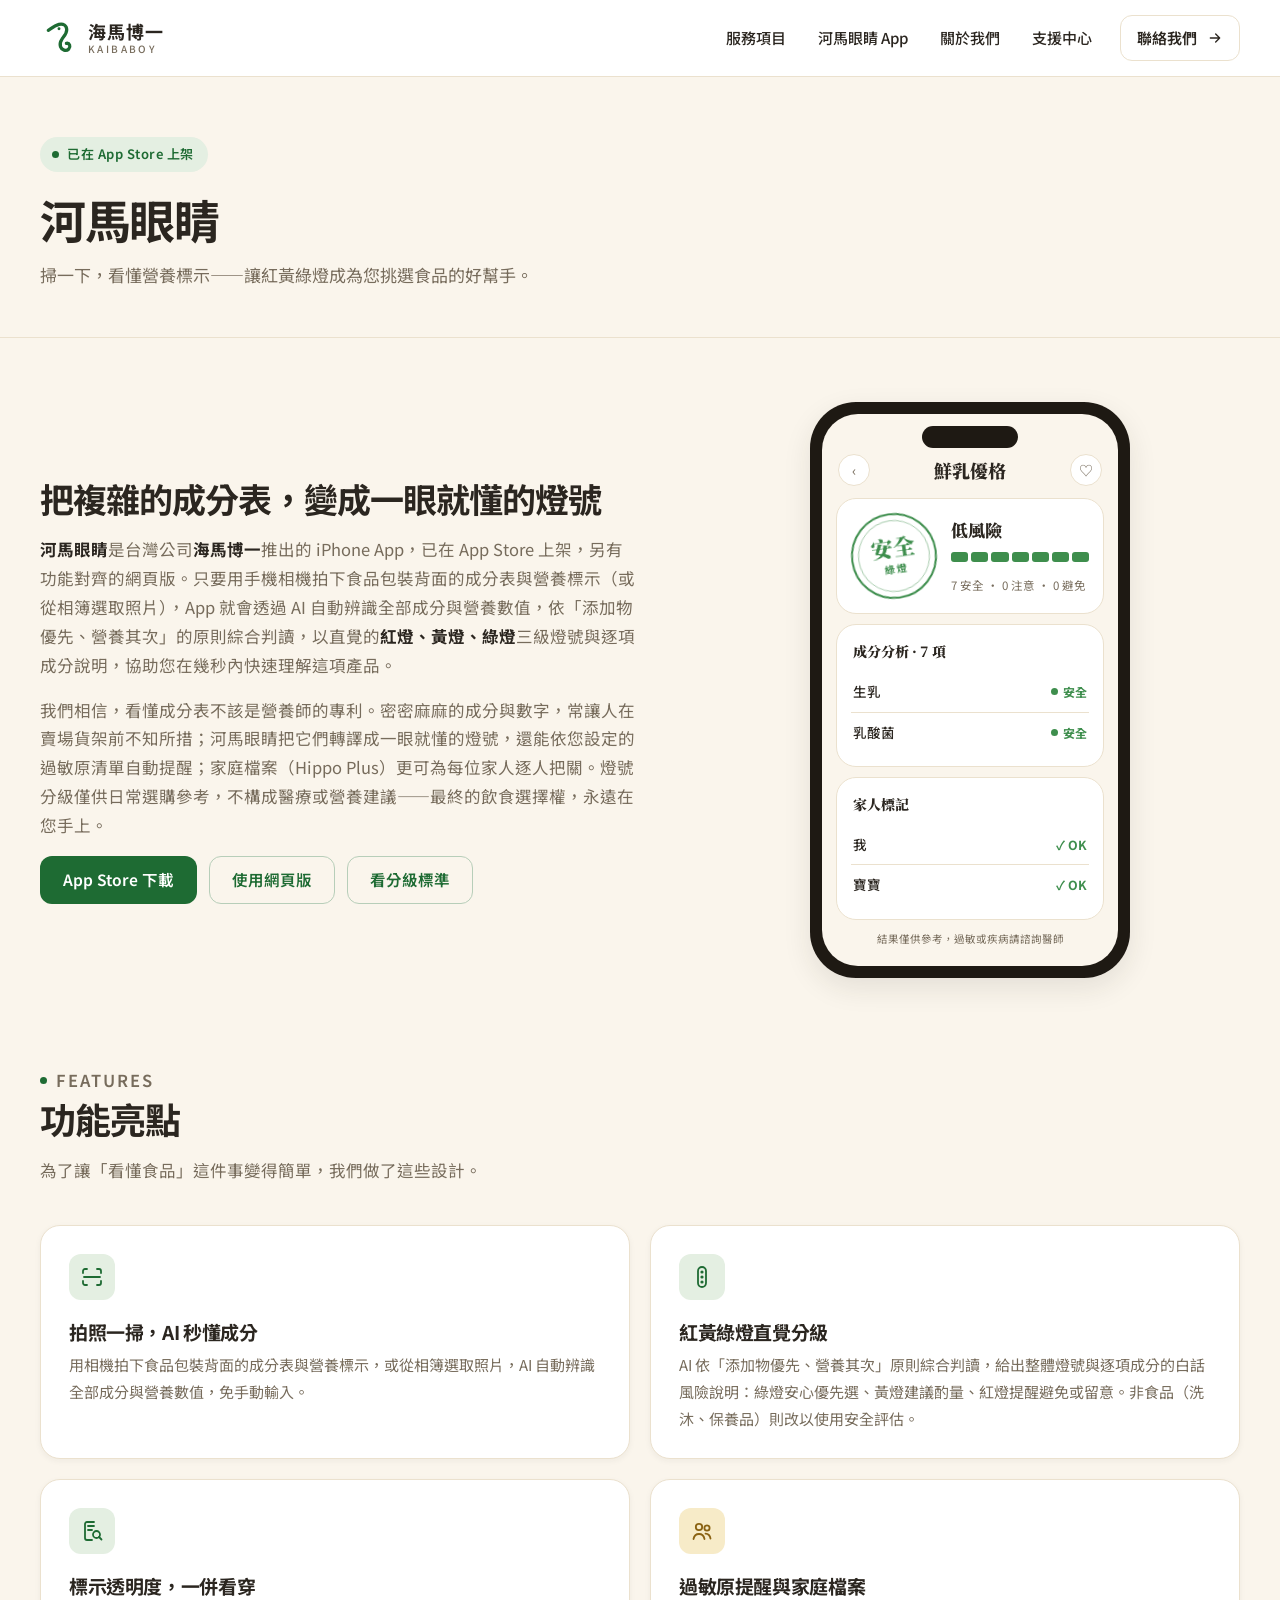
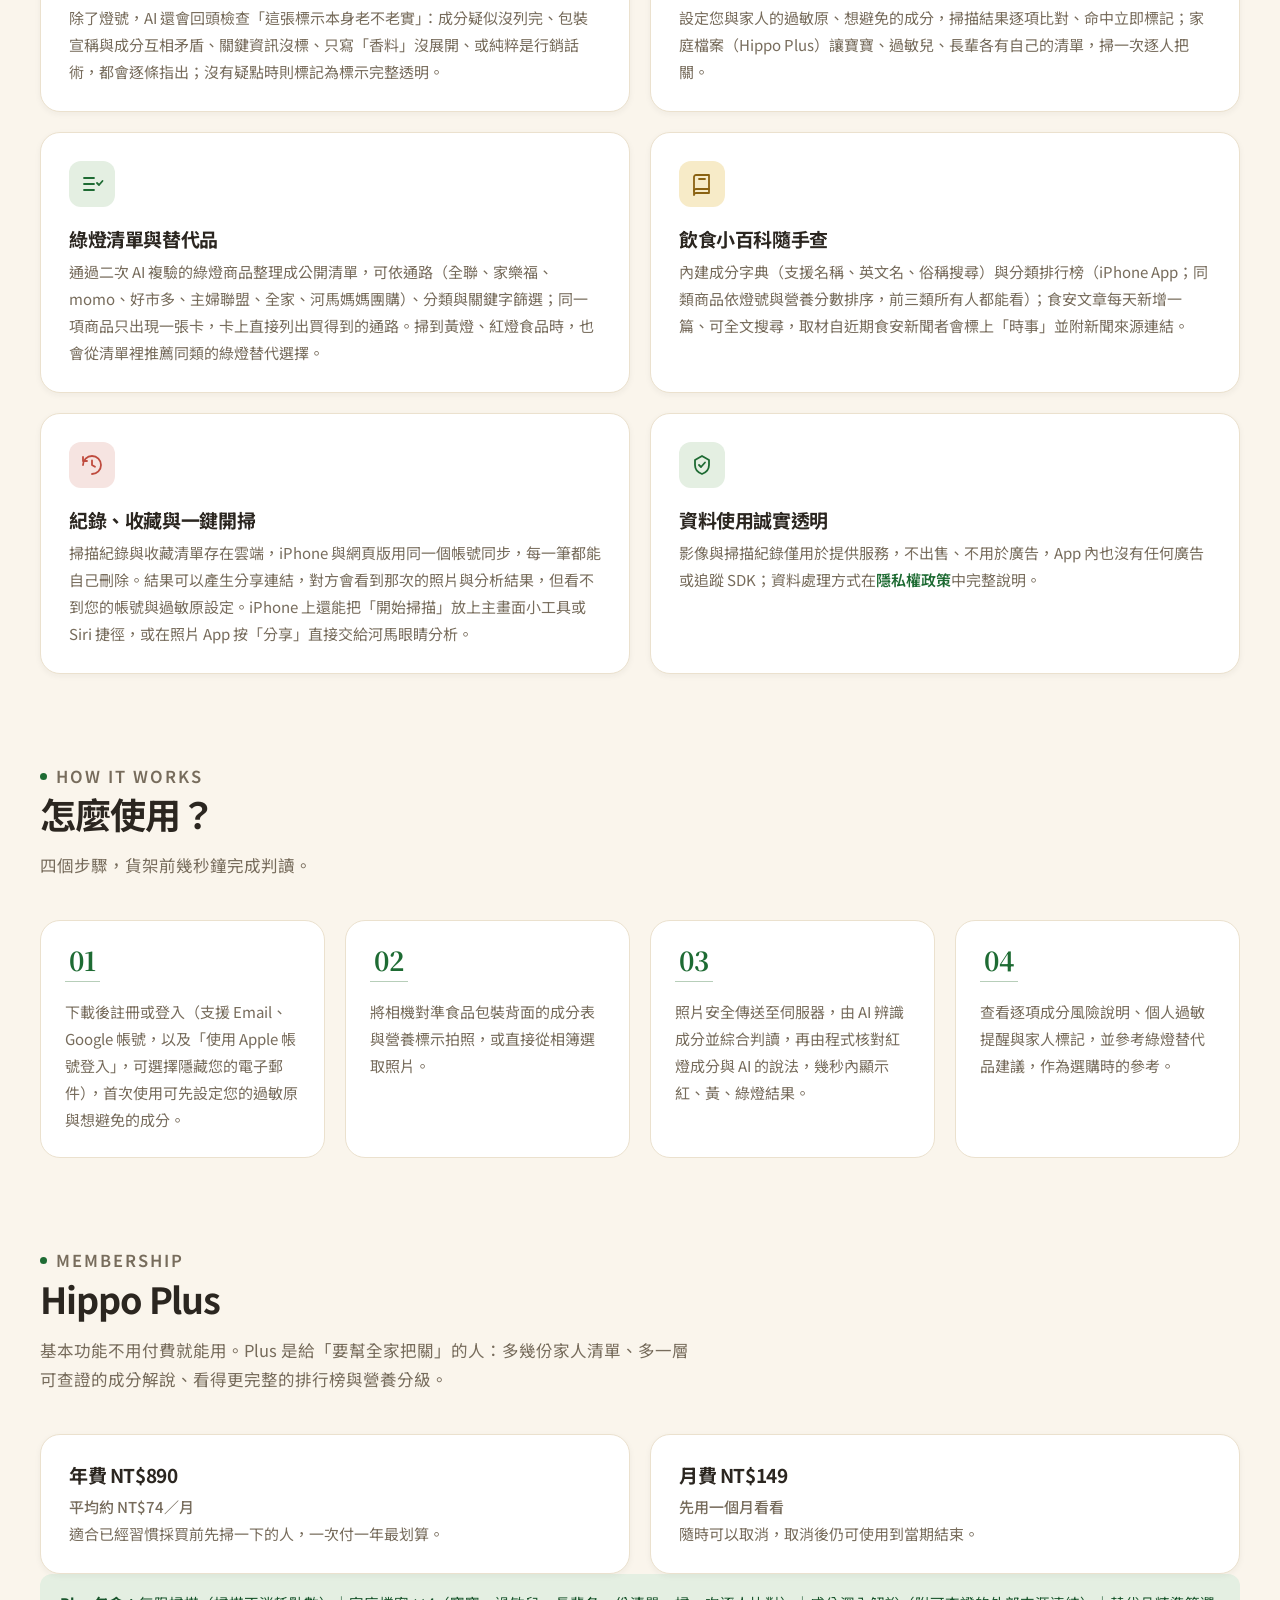
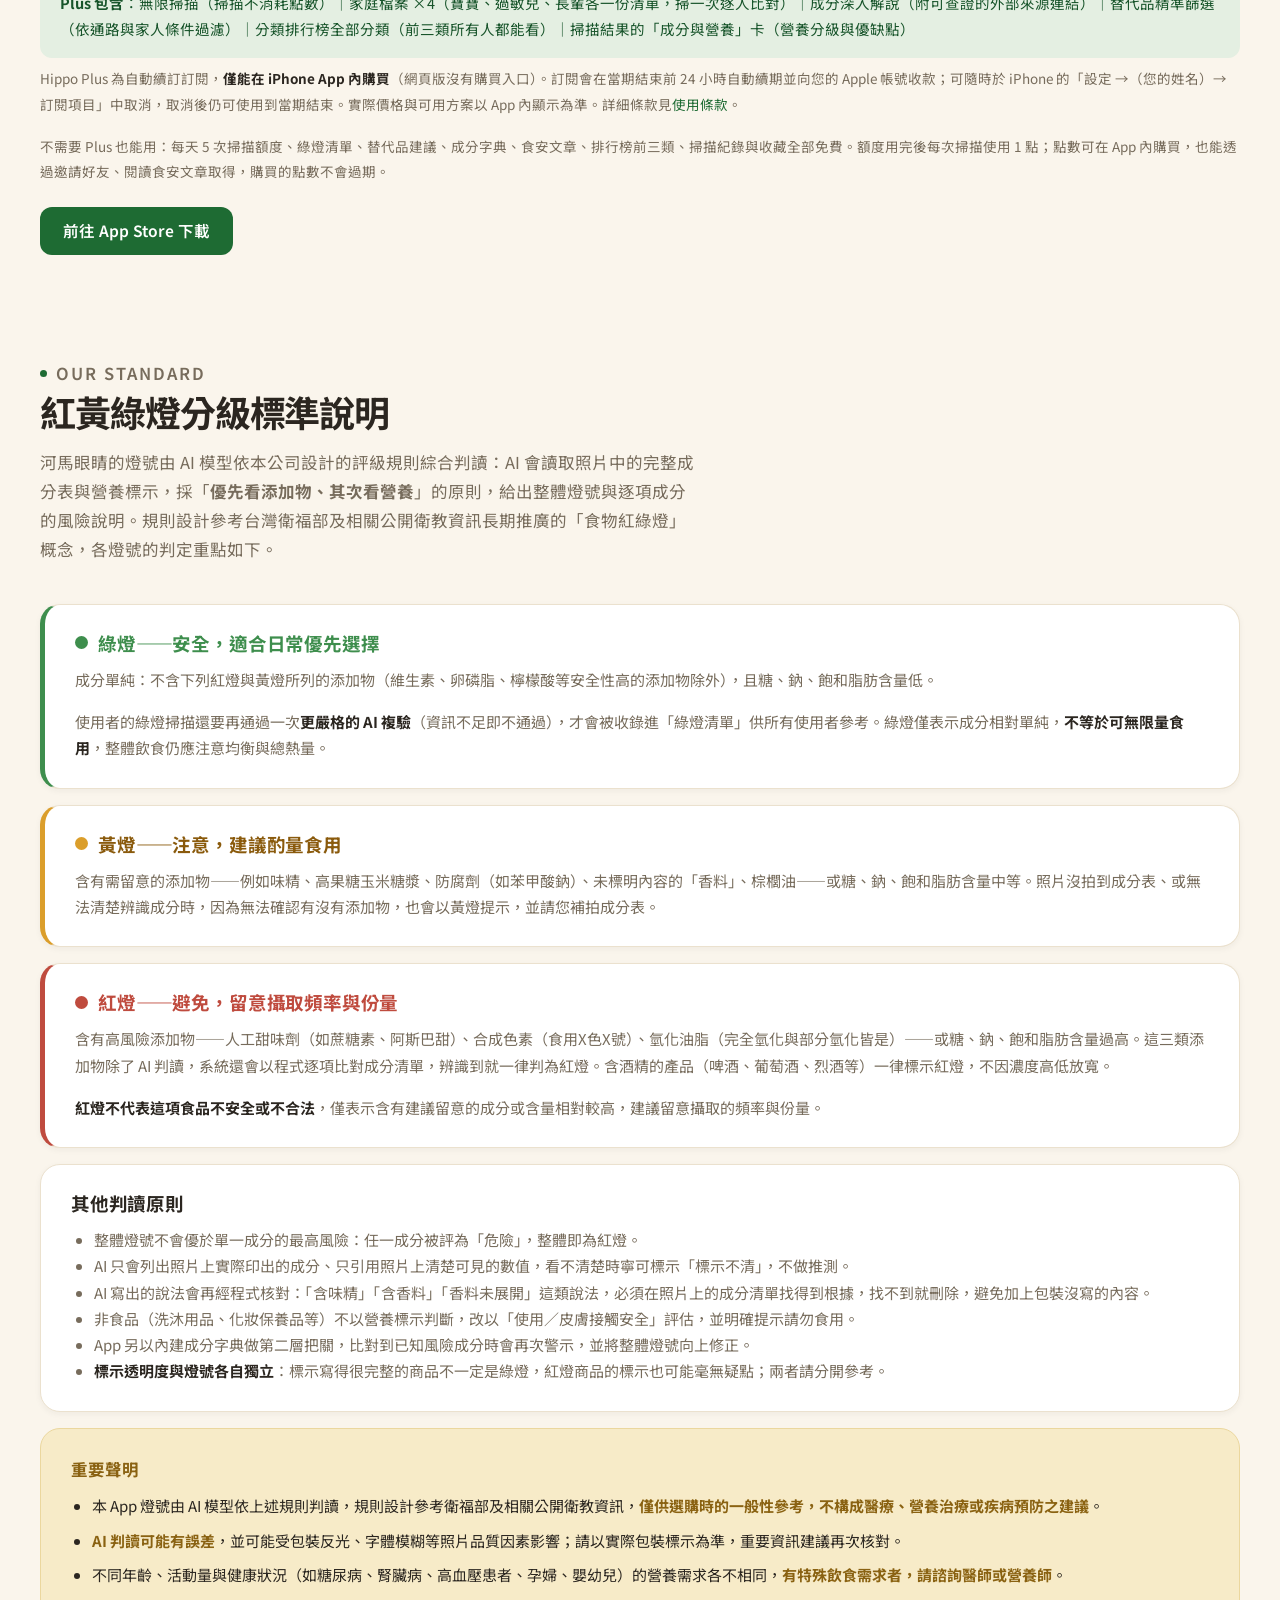
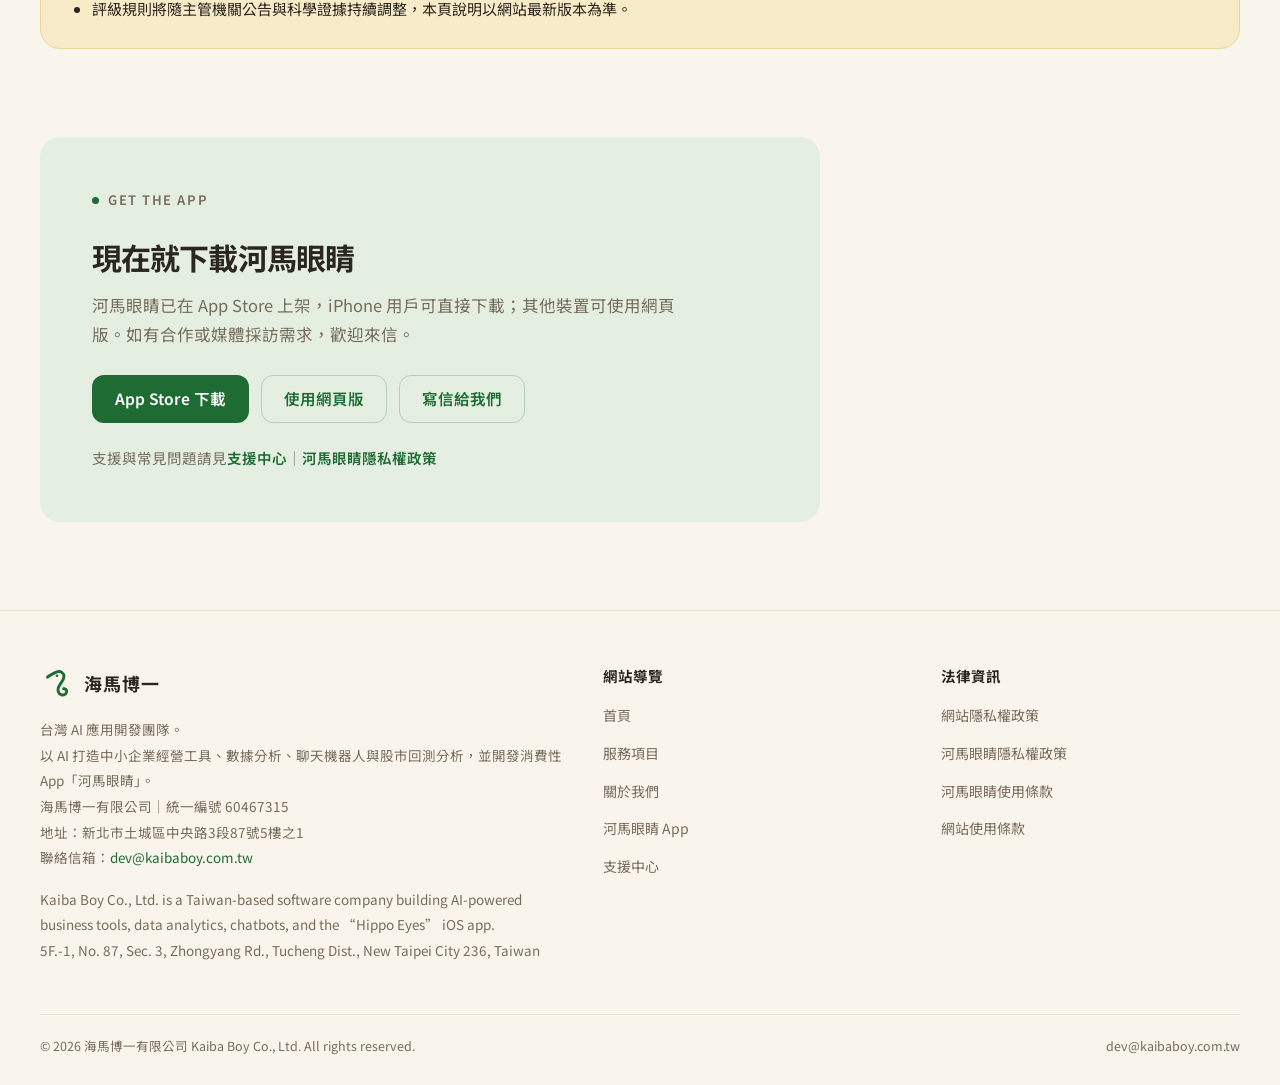
==== hippo-eyes/index.html @ e6be777a "河馬眼睛內容同步至 2026-09-23：分享頁照片、通知、使用紀錄、掃描後處理、七個通路 - 隱私權政策：分享時另存照片副本＋預覽圖卡、分享後為公開內容（取代「分享頁不含原始照片」）；   補通知權" ====
<!DOCTYPE html>
<html lang="zh-Hant-TW">
<head>
  <meta charset="UTF-8">
  <meta name="viewport" content="width=device-width, initial-scale=1.0">
  <meta name="theme-color" content="#FAF5EC">
  <title>河馬眼睛 App｜掃描營養標示，紅黃綠燈秒懂食品健康｜海馬博一</title>
  <meta name="description" content="河馬眼睛是海馬博一推出的 iPhone App（已在 App Store 上架，另有網頁版）：拍下食品包裝背面的成分表與營養標示，AI 自動辨識成分，以紅、黃、綠燈三級燈號與逐項成分風險說明協助您快速理解食品，並支援個人過敏原提醒與家庭檔案。">
  <link rel="canonical" href="https://kaibaboy.com.tw/hippo-eyes/">
  <meta property="og:type" content="website">
  <meta property="og:title" content="河馬眼睛 App｜掃一下，看懂營養標示">
  <meta property="og:description" content="AI 掃描食品成分表與營養標示，紅黃綠燈三級分級＋逐項成分說明，還能依過敏原清單自動提醒。已在 App Store 上架。">
  <meta property="og:url" content="https://kaibaboy.com.tw/hippo-eyes/">
  <meta property="og:locale" content="zh_TW">
  <meta property="og:image" content="https://kaibaboy.com.tw/assets/og-image.png">
  <link rel="icon" type="image/svg+xml" href="/assets/favicon.svg">
  <link rel="icon" type="image/png" sizes="32x32" href="/assets/favicon-32.png">
  <link rel="apple-touch-icon" href="/assets/apple-touch-icon.png">
  <link rel="preconnect" href="https://fonts.googleapis.com">
  <link rel="preconnect" href="https://fonts.gstatic.com" crossorigin>
  <link href="https://fonts.googleapis.com/css2?family=Noto+Sans+TC:wght@400;500;600;700&family=Noto+Serif+TC:wght@700;900&display=swap" rel="stylesheet">
  <link rel="stylesheet" href="/assets/css/style.css">
  <script type="application/ld+json">
  {
    "@context": "https://schema.org",
    "@type": "SoftwareApplication",
    "name": "河馬眼睛",
    "operatingSystem": "iOS",
    "applicationCategory": "HealthApplication",
    "offers": { "@type": "Offer", "price": "0", "priceCurrency": "TWD" },
    "downloadUrl": "https://apps.apple.com/tw/app/id6789447915",
    "description": "拍照掃描食品包裝背面的成分表與營養標示，由 AI 判讀紅、黃、綠燈三級燈號與逐項成分風險，支援過敏原提醒與家庭檔案。",
    "author": { "@type": "Organization", "name": "海馬博一", "url": "https://kaibaboy.com.tw/" }
  }
  </script>
</head>
<body>

<header class="site-header">
  <div class="container">
    <a class="brand" href="/">
      <svg class="logo-mark" viewBox="0 0 64 64" xmlns="http://www.w3.org/2000/svg" aria-hidden="true"><g transform="translate(4 1)"><path d="M 10 18 C 16 14, 21 10, 28 8 C 35 6, 41 10, 41 17 C 41 24, 36 28, 33 33 C 30 37.5, 29 41, 30.5 45.5 C 32.5 51.5, 40 54, 44.5 49.5 C 48 45.5, 46 39, 40.5 40" fill="none" stroke="#1E6B33" stroke-width="5.5" stroke-linecap="round"/><circle cx="28" cy="15.5" r="2.5" fill="#1E6B33"/></g></svg>
      <span class="brand-text">海馬博一<span class="brand-en">KAIBABOY</span></span>
    </a>
    <button class="nav-toggle" aria-label="開啟選單" aria-expanded="false">
      <svg viewBox="0 0 24 24" fill="none" stroke="currentColor" stroke-width="2" stroke-linecap="round"><path d="M4 7h16M4 12h16M4 17h16"/></svg>
    </button>
    <nav class="site-nav" aria-label="主選單">
      <a href="/#services">服務項目</a>
      <a href="/hippo-eyes/">河馬眼睛 App</a>
      <a href="/#about">關於我們</a>
      <a href="/support/">支援中心</a>
      <a class="nav-cta" href="/#contact">聯絡我們<svg viewBox="0 0 24 24" fill="none" stroke="currentColor" stroke-width="2" stroke-linecap="round" stroke-linejoin="round" aria-hidden="true"><path d="M5 12h14M13 6l6 6-6 6"/></svg></a>
    </nav>
  </div>
</header>

<main>
  <section class="page-hero">
    <div class="container">
      <span class="badge-live">已在 App Store 上架</span>
      <h1>河馬眼睛</h1>
      <p>掃一下，看懂營養標示——讓紅黃綠燈成為您挑選食品的好幫手。</p>
    </div>
  </section>

  <!-- 介紹 + 手機模型 -->
  <section class="section">
    <div class="container">
      <div class="app-highlight">
        <div>
          <h2>把複雜的成分表，變成一眼就懂的燈號</h2>
          <p class="app-desc"><strong>河馬眼睛</strong>是台灣公司<strong>海馬博一</strong>推出的 iPhone App，已在 App Store 上架，另有功能對齊的網頁版。只要用手機相機拍下食品包裝背面的成分表與營養標示（或從相簿選取照片），App 就會透過 AI 自動辨識全部成分與營養數值，依「添加物優先、營養其次」的原則綜合判讀，以直覺的<strong>紅燈、黃燈、綠燈</strong>三級燈號與逐項成分說明，協助您在幾秒內快速理解這項產品。</p>
          <p class="app-desc">我們相信，看懂成分表不該是營養師的專利。密密麻麻的成分與數字，常讓人在賣場貨架前不知所措；河馬眼睛把它們轉譯成一眼就懂的燈號，還能依您設定的過敏原清單自動提醒；家庭檔案（Hippo Plus）更可為每位家人逐人把關。燈號分級僅供日常選購參考，不構成醫療或營養建議——最終的飲食選擇權，永遠在您手上。</p>
          <div class="hero-actions" style="justify-content:flex-start;">
            <a class="btn btn-solid" href="https://apps.apple.com/app/apple-store/id6789447915?pt=129139566&ct=site-hippo-hero&mt=8" target="_blank" rel="noopener">App Store 下載</a>
            <a class="btn btn-outline" href="https://app.littlehippobread.com.tw/" target="_blank" rel="noopener">使用網頁版</a>
            <a class="btn btn-outline" href="#standard">看分級標準</a>
          </div>
        </div>
        <div class="phone-wrap">
          <div class="phone" role="img" aria-label="河馬眼睛 App 掃描結果頁示意：綠燈檢驗印章、逐項成分風險與家人標記">
            <div class="phone-screen">
              <div class="phone-notch"></div>
              <div class="mock-top">
                <span class="mock-circle" aria-hidden="true">‹</span>
                <span class="mock-title">鮮乳優格</span>
                <span class="mock-circle" aria-hidden="true">♡</span>
              </div>
              <div class="mock-card mock-verdict">
                <div class="stamp stamp-pop"><b>安全</b><span>綠燈</span></div>
                <div class="mock-verdict-info">
                  <strong>低風險</strong>
                  <div class="risk-band" aria-hidden="true"><i></i><i></i><i></i><i></i><i></i><i></i><i></i></div>
                  <span class="mock-stats">7 安全 · 0 注意 · 0 避免</span>
                </div>
              </div>
              <div class="mock-card">
                <div class="mock-section-title">成分分析 · 7 項</div>
                <div class="mock-row"><span class="mock-name">生乳</span><em class="chip safe">安全</em></div>
                <div class="mock-row"><span class="mock-name">乳酸菌</span><em class="chip safe">安全</em></div>
              </div>
              <div class="mock-card">
                <div class="mock-section-title">家人標記</div>
                <div class="mock-row"><span class="mock-name">我</span><span class="mock-ok">✓ OK</span></div>
                <div class="mock-row"><span class="mock-name">寶寶</span><span class="mock-ok">✓ OK</span></div>
              </div>
              <p class="mock-disclaimer">結果僅供參考，過敏或疾病請諮詢醫師</p>
            </div>
          </div>
        </div>
      </div>
    </div>
  </section>

  <!-- 功能亮點 -->
  <section class="section section-alt">
    <div class="container">
      <div class="section-head">
        <p class="eyebrow">FEATURES</p>
        <h2>功能亮點</h2>
        <p>為了讓「看懂食品」這件事變得簡單，我們做了這些設計。</p>
      </div>
      <div class="card-grid">
        <div class="card">
          <div class="card-icon"><svg viewBox="0 0 24 24" fill="none" stroke="currentColor" stroke-width="1.8" stroke-linecap="round" stroke-linejoin="round" aria-hidden="true"><path d="M3 8V6a2 2 0 0 1 2-2h2M17 4h2a2 2 0 0 1 2 2v2M21 16v2a2 2 0 0 1-2 2h-2M7 20H5a2 2 0 0 1-2-2v-2"/><path d="M4 12h16"/></svg></div>
          <h3>拍照一掃，AI 秒懂成分</h3>
          <p>用相機拍下食品包裝背面的成分表與營養標示，或從相簿選取照片，AI 自動辨識全部成分與營養數值，免手動輸入。</p>
        </div>
        <div class="card">
          <div class="card-icon"><svg viewBox="0 0 24 24" fill="none" stroke="currentColor" stroke-width="1.8" stroke-linecap="round" stroke-linejoin="round" aria-hidden="true"><rect x="8" y="2" width="8" height="20" rx="4"/><circle cx="12" cy="7" r="1.6" fill="currentColor" stroke="none"/><circle cx="12" cy="12" r="1.6" fill="currentColor" stroke="none"/><circle cx="12" cy="17" r="1.6" fill="currentColor" stroke="none"/></svg></div>
          <h3>紅黃綠燈直覺分級</h3>
          <p>AI 依「添加物優先、營養其次」原則綜合判讀，給出整體燈號與逐項成分的白話風險說明：綠燈安心優先選、黃燈建議酌量、紅燈提醒避免或留意。非食品（洗沐、保養品）則改以使用安全評估。</p>
        </div>
        <div class="card">
          <div class="card-icon"><svg viewBox="0 0 24 24" fill="none" stroke="currentColor" stroke-width="1.8" stroke-linecap="round" stroke-linejoin="round" aria-hidden="true"><path d="M14 3H7a2 2 0 0 0-2 2v14a2 2 0 0 0 2 2h5"/><path d="M8 7h6M8 11h4"/><circle cx="16.5" cy="15.5" r="3.5"/><path d="M19 18l2.5 2.5"/></svg></div>
          <h3>標示透明度，一併看穿</h3>
          <p>除了燈號，AI 還會回頭檢查「這張標示本身老不老實」：成分疑似沒列完、包裝宣稱與成分互相矛盾、關鍵資訊沒標、只寫「香料」沒展開、或純粹是行銷話術，都會逐條指出；沒有疑點時則標記為標示完整透明。</p>
        </div>
        <div class="card">
          <div class="card-icon tile-gold"><svg viewBox="0 0 24 24" fill="none" stroke="currentColor" stroke-width="1.8" stroke-linecap="round" stroke-linejoin="round" aria-hidden="true"><circle cx="9" cy="8" r="3.2"/><path d="M3.5 20c.6-3.2 2.8-5 5.5-5s4.9 1.8 5.5 5"/><circle cx="17" cy="9" r="2.6"/><path d="M15.5 14.6c2.7.2 4.5 1.9 5 4.9"/></svg></div>
          <h3>過敏原提醒與家庭檔案</h3>
          <p>設定您與家人的過敏原、想避免的成分，掃描結果逐項比對、命中立即標記；家庭檔案（Hippo Plus）讓寶寶、過敏兒、長輩各有自己的清單，掃一次逐人把關。</p>
        </div>
        <div class="card">
          <div class="card-icon"><svg viewBox="0 0 24 24" fill="none" stroke="currentColor" stroke-width="1.8" stroke-linecap="round" stroke-linejoin="round" aria-hidden="true"><path d="M4 6h10M4 12h10M4 18h10"/><path d="M17 11l2 2 3.5-4"/></svg></div>
          <h3>綠燈清單與替代品</h3>
          <p>通過二次 AI 複驗的綠燈商品整理成公開清單，可依通路（全聯、家樂福、momo、好市多、主婦聯盟、全家、河馬媽媽團購）、分類與關鍵字篩選；同一項商品只出現一張卡，卡上直接列出買得到的通路。掃到黃燈、紅燈食品時，也會從清單裡推薦同類的綠燈替代選擇。</p>
        </div>
        <div class="card">
          <div class="card-icon tile-gold"><svg viewBox="0 0 24 24" fill="none" stroke="currentColor" stroke-width="1.8" stroke-linecap="round" stroke-linejoin="round" aria-hidden="true"><path d="M4 5a2 2 0 0 1 2-2h13v18H6a2 2 0 0 0-2 2V5z"/><path d="M19 17H6a2 2 0 0 0-2 2"/><path d="M9 7h6"/></svg></div>
          <h3>飲食小百科隨手查</h3>
          <p>內建成分字典（支援名稱、英文名、俗稱搜尋）與分類排行榜（iPhone App；同類商品依燈號與營養分數排序，前三類所有人都能看）；食安文章每天新增一篇、可全文搜尋，取材自近期食安新聞者會標上「時事」並附新聞來源連結。</p>
        </div>
        <div class="card">
          <div class="card-icon tile-alert"><svg viewBox="0 0 24 24" fill="none" stroke="currentColor" stroke-width="1.8" stroke-linecap="round" stroke-linejoin="round" aria-hidden="true"><path d="M12 21a9 9 0 1 0-9-9"/><path d="M3 4v4h4"/><path d="M12 7.5V12l3 1.8"/></svg></div>
          <h3>紀錄、收藏與一鍵開掃</h3>
          <p>掃描紀錄與收藏清單存在雲端，iPhone 與網頁版用同一個帳號同步，每一筆都能自己刪除。結果可以產生分享連結，對方會看到那次的照片與分析結果，但看不到您的帳號與過敏原設定。iPhone 上還能把「開始掃描」放上主畫面小工具或 Siri 捷徑，或在照片 App 按「分享」直接交給河馬眼睛分析。</p>
        </div>
        <div class="card">
          <div class="card-icon"><svg viewBox="0 0 24 24" fill="none" stroke="currentColor" stroke-width="1.8" stroke-linecap="round" stroke-linejoin="round" aria-hidden="true"><path d="M12 3l7 4v5c0 4.5-3 7.5-7 9-4-1.5-7-4.5-7-9V7l7-4z"/><path d="M9 12l2 2 4-4.5"/></svg></div>
          <h3>資料使用誠實透明</h3>
          <p>影像與掃描紀錄僅用於提供服務，不出售、不用於廣告，App 內也沒有任何廣告或追蹤 SDK；資料處理方式在<a href="/hippo-eyes/privacy/">隱私權政策</a>中完整說明。</p>
        </div>
      </div>
    </div>
  </section>

  <!-- 使用步驟 -->
  <section class="section">
    <div class="container">
      <div class="section-head">
        <p class="eyebrow">HOW IT WORKS</p>
        <h2>怎麼使用？</h2>
        <p>四個步驟，貨架前幾秒鐘完成判讀。</p>
      </div>
      <div class="steps">
        <div class="step"><div class="step-num">1</div><p>下載後註冊或登入（支援 Email、Google 帳號，以及「使用 Apple 帳號登入」，可選擇隱藏您的電子郵件），首次使用可先設定您的過敏原與想避免的成分。</p></div>
        <div class="step"><div class="step-num">2</div><p>將相機對準食品包裝背面的成分表與營養標示拍照，或直接從相簿選取照片。</p></div>
        <div class="step"><div class="step-num">3</div><p>照片安全傳送至伺服器，由 AI 辨識成分並綜合判讀，再由程式核對紅燈成分與 AI 的說法，幾秒內顯示紅、黃、綠燈結果。</p></div>
        <div class="step"><div class="step-num">4</div><p>查看逐項成分風險說明、個人過敏提醒與家人標記，並參考綠燈替代品建議，作為選購時的參考。</p></div>
      </div>
    </div>
  </section>

  <!-- Hippo Plus -->
  <section class="section section-alt" id="plus">
    <div class="container">
      <div class="section-head">
        <p class="eyebrow">MEMBERSHIP</p>
        <h2>Hippo Plus</h2>
        <p>基本功能不用付費就能用。Plus 是給「要幫全家把關」的人：多幾份家人清單、多一層可查證的成分解說、看得更完整的排行榜與營養分級。</p>
      </div>
      <div class="card-grid">
        <div class="card">
          <h3>年費 NT$890</h3>
          <p class="card-tagline">平均約 NT$74／月</p>
          <p>適合已經習慣採買前先掃一下的人，一次付一年最划算。</p>
        </div>
        <div class="card">
          <h3>月費 NT$149</h3>
          <p class="card-tagline">先用一個月看看</p>
          <p>隨時可以取消，取消後仍可使用到當期結束。</p>
        </div>
      </div>
      <div class="callout">
        <strong>Plus 包含</strong>：無限掃描（掃描不消耗點數）｜家庭檔案 ×4（寶寶、過敏兒、長輩各一份清單，掃一次逐人比對）｜成分深入解說（附可查證的外部來源連結）｜替代品精準篩選（依通路與家人條件過濾）｜分類排行榜全部分類（前三類所有人都能看）｜掃描結果的「成分與營養」卡（營養分級與優缺點）
      </div>
      <p class="footer-note">Hippo Plus 為自動續訂訂閱，<strong>僅能在 iPhone App 內購買</strong>（網頁版沒有購買入口）。訂閱會在當期結束前 24 小時自動續期並向您的 Apple 帳號收款；可隨時於 iPhone 的「設定 →（您的姓名）→ 訂閱項目」中取消，取消後仍可使用到當期結束。實際價格與可用方案以 App 內顯示為準。詳細條款見<a href="/hippo-eyes/terms/">使用條款</a>。</p>
      <p class="footer-note">不需要 Plus 也能用：每天 5 次掃描額度、綠燈清單、替代品建議、成分字典、食安文章、排行榜前三類、掃描紀錄與收藏全部免費。額度用完後每次掃描使用 1 點；點數可在 App 內購買，也能透過邀請好友、閱讀食安文章取得，購買的點數不會過期。</p>
      <p style="margin-top:22px"><a class="btn btn-primary" href="https://apps.apple.com/app/apple-store/id6789447915?pt=129139566&amp;ct=site-hippo-plus&amp;mt=8" target="_blank" rel="noopener">前往 App Store 下載</a></p>
    </div>
  </section>

  <!-- 分級標準 -->
  <section class="section section-alt" id="standard">
    <div class="container">
      <div class="section-head">
        <p class="eyebrow">OUR STANDARD</p>
        <h2>紅黃綠燈分級標準說明</h2>
        <p>河馬眼睛的燈號由 AI 模型依本公司設計的評級規則綜合判讀：AI 會讀取照片中的完整成分表與營養標示，採「<strong>優先看添加物、其次看營養</strong>」的原則，給出整體燈號與逐項成分的風險說明。規則設計參考台灣衛福部及相關公開衛教資訊長期推廣的「食物紅綠燈」概念，各燈號的判定重點如下。</p>
      </div>

      <div class="std-block green">
        <h3><span class="dot" aria-hidden="true"></span>綠燈——安全，適合日常優先選擇</h3>
        <p>成分單純：不含下列紅燈與黃燈所列的添加物（維生素、卵磷脂、檸檬酸等安全性高的添加物除外），且糖、鈉、飽和脂肪含量低。</p>
        <p>使用者的綠燈掃描還要再通過一次<strong>更嚴格的 AI 複驗</strong>（資訊不足即不通過），才會被收錄進「綠燈清單」供所有使用者參考。綠燈僅表示成分相對單純，<strong>不等於可無限量食用</strong>，整體飲食仍應注意均衡與總熱量。</p>
      </div>

      <div class="std-block yellow">
        <h3><span class="dot" aria-hidden="true"></span>黃燈——注意，建議酌量食用</h3>
        <p>含有需留意的添加物——例如味精、高果糖玉米糖漿、防腐劑（如苯甲酸鈉）、未標明內容的「香料」、棕櫚油——或糖、鈉、飽和脂肪含量中等。照片沒拍到成分表、或無法清楚辨識成分時，因為無法確認有沒有添加物，也會以黃燈提示，並請您補拍成分表。</p>
      </div>

      <div class="std-block red">
        <h3><span class="dot" aria-hidden="true"></span>紅燈——避免，留意攝取頻率與份量</h3>
        <p>含有高風險添加物——人工甜味劑（如蔗糖素、阿斯巴甜）、合成色素（食用X色X號）、氫化油脂（完全氫化與部分氫化皆是）——或糖、鈉、飽和脂肪含量過高。這三類添加物除了 AI 判讀，系統還會以程式逐項比對成分清單，辨識到就一律判為紅燈。含酒精的產品（啤酒、葡萄酒、烈酒等）一律標示紅燈，不因濃度高低放寬。</p>
        <p><strong>紅燈不代表這項食品不安全或不合法</strong>，僅表示含有建議留意的成分或含量相對較高，建議留意攝取的頻率與份量。</p>
      </div>

      <div class="std-block">
        <h3>其他判讀原則</h3>
        <ul style="margin:10px 0 0;">
          <li>整體燈號不會優於單一成分的最高風險：任一成分被評為「危險」，整體即為紅燈。</li>
          <li>AI 只會列出照片上實際印出的成分、只引用照片上清楚可見的數值，看不清楚時寧可標示「標示不清」，不做推測。</li>
          <li>AI 寫出的說法會再經程式核對：「含味精」「含香料」「香料未展開」這類說法，必須在照片上的成分清單找得到根據，找不到就刪除，避免加上包裝沒寫的內容。</li>
          <li>非食品（洗沐用品、化妝保養品等）不以營養標示判斷，改以「使用／皮膚接觸安全」評估，並明確提示請勿食用。</li>
          <li>App 另以內建成分字典做第二層把關，比對到已知風險成分時會再次警示，並將整體燈號向上修正。</li>
          <li><strong>標示透明度與燈號各自獨立</strong>：標示寫得很完整的商品不一定是綠燈，紅燈商品的標示也可能毫無疑點；兩者請分開參考。</li>
        </ul>
      </div>

      <div class="disclaimer">
        <strong>重要聲明</strong>
        <ul style="margin:10px 0 0;">
          <li>本 App 燈號由 AI 模型依上述規則判讀，規則設計參考衛福部及相關公開衛教資訊，<strong>僅供選購時的一般性參考，不構成醫療、營養治療或疾病預防之建議</strong>。</li>
          <li><strong>AI 判讀可能有誤差</strong>，並可能受包裝反光、字體模糊等照片品質因素影響；請以實際包裝標示為準，重要資訊建議再次核對。</li>
          <li>不同年齡、活動量與健康狀況（如糖尿病、腎臟病、高血壓患者、孕婦、嬰幼兒）的營養需求各不相同，<strong>有特殊飲食需求者，請諮詢醫師或營養師</strong>。</li>
          <li>評級規則將隨主管機關公告與科學證據持續調整，本頁說明以網站最新版本為準。</li>
        </ul>
      </div>
    </div>
  </section>

  <!-- CTA -->
  <section class="section">
    <div class="container">
      <div class="contact-box">
        <p class="eyebrow">GET THE APP</p>
        <h2>現在就下載河馬眼睛</h2>
        <p>河馬眼睛已在 App Store 上架，iPhone 用戶可直接下載；其他裝置可使用網頁版。如有合作或媒體採訪需求，歡迎來信。</p>
        <a class="btn btn-primary" href="https://apps.apple.com/app/apple-store/id6789447915?pt=129139566&ct=site-hippo-footer&mt=8" target="_blank" rel="noopener">App Store 下載</a>
        <a class="btn btn-outline" href="https://app.littlehippobread.com.tw/" target="_blank" rel="noopener">使用網頁版</a>
        <a class="btn btn-outline" href="mailto:dev@kaibaboy.com.tw">寫信給我們</a>
        <p class="email-line">支援與常見問題請見<a href="/support/">支援中心</a>｜<a href="/hippo-eyes/privacy/">河馬眼睛隱私權政策</a></p>
      </div>
    </div>
  </section>
</main>

<footer class="site-footer">
  <div class="container">
    <div class="footer-grid">
      <div>
        <div class="footer-brand">
          <svg class="logo-mark" viewBox="0 0 64 64" xmlns="http://www.w3.org/2000/svg" aria-hidden="true"><g transform="translate(4 1)"><path d="M 10 18 C 16 14, 21 10, 28 8 C 35 6, 41 10, 41 17 C 41 24, 36 28, 33 33 C 30 37.5, 29 41, 30.5 45.5 C 32.5 51.5, 40 54, 44.5 49.5 C 48 45.5, 46 39, 40.5 40" fill="none" stroke="#1E6B33" stroke-width="5.5" stroke-linecap="round"/><circle cx="28" cy="15.5" r="2.5" fill="#1E6B33"/></g></svg>
          海馬博一
        </div>
        <p class="footer-note">台灣 AI 應用開發團隊。<br>以 AI 打造中小企業經營工具、數據分析、聊天機器人與股市回測分析，並開發消費性 App「河馬眼睛」。<br>海馬博一有限公司｜統一編號 60467315<br>地址：新北市土城區中央路3段87號5樓之1<br>聯絡信箱：<a href="mailto:dev@kaibaboy.com.tw">dev@kaibaboy.com.tw</a></p>
        <p class="footer-note" lang="en">Kaiba Boy Co., Ltd. is a Taiwan-based software company building AI-powered business tools, data analytics, chatbots, and the “Hippo Eyes” iOS app.<br>5F.-1, No. 87, Sec. 3, Zhongyang Rd., Tucheng Dist., New Taipei City 236, Taiwan</p>
      </div>
      <div>
        <h4>網站導覽</h4>
        <ul>
          <li><a href="/">首頁</a></li>
          <li><a href="/#services">服務項目</a></li>
          <li><a href="/#about">關於我們</a></li>
          <li><a href="/hippo-eyes/">河馬眼睛 App</a></li>
          <li><a href="/support/">支援中心</a></li>
        </ul>
      </div>
      <div>
        <h4>法律資訊</h4>
        <ul>
          <li><a href="/privacy/">網站隱私權政策</a></li>
          <li><a href="/hippo-eyes/privacy/">河馬眼睛隱私權政策</a></li>
          <li><a href="/hippo-eyes/terms/">河馬眼睛使用條款</a></li>
          <li><a href="/terms/">網站使用條款</a></li>
        </ul>
      </div>
    </div>
    <div class="footer-bottom">
      <span>© <span data-year>2026</span> 海馬博一有限公司 Kaiba Boy Co., Ltd. All rights reserved.</span>
      <span><a href="mailto:dev@kaibaboy.com.tw">dev@kaibaboy.com.tw</a></span>
    </div>
  </div>
</footer>

<script src="/assets/js/main.js"></script>
</body>
</html>
---- assets/css/style.css ----
/* ==========================================================================
   海馬博一 kaibaboy.com.tw — 與「河馬眼睛」App 同一套 Warm Minimal 設計系統
   2026-09-15：整站改沿用 App 的 DS 代幣（iOS BrandKit.swift `DS` ／ web index.css 同值）
   與 App 網頁版 landing（hippo-web.css）的版面語彙：白色頂欄、綠點 eyebrow、
   深綠主卡＋蜂蜜黃 CTA、白卡＋暖沙線框、襯線數字步驟、河馬吉祥物貼紙。
   - 底色暖奶油 #FAF5EC、唯一強調色品牌綠 #1E6B33、第二色蜂蜜黃 #F0D080（只用於獎勵／吉祥物／親子）
   - 圓角階 12 / 20 / 28（＝iOS rS / rM / rL）、8pt 網格、陰影一律暖墨基準
   - 燈號語意色（safe / caution / alert）與 App 同值；黃燈「文字」一律深琥珀 #8A5A0C 保對比
   ========================================================================== */

:root {
  /* 底色與文字（DS.bg / surface / border / ink / inkSoft） */
  --bg: #FAF5EC;
  --surface: #FFFFFF;
  --border: #EBE1CE;
  --ink: #2B2620;
  --ink-soft: #776C5C;

  /* 唯一強調色：品牌綠（DS.accent / accentSoft；deep＝web --primary-dark） */
  --accent: #1E6B33;
  --accent-deep: #17542A;
  --accent-soft: #E4EFE2;
  --accent-line: #B7CEB9;

  /* 第二色：蜂蜜黃（DS.honey / honeySoft / honeyText） */
  --honey: #F0D080;
  --honey-soft: #F7EBC8;
  --honey-text: #8A6212;
  --honey-hover: #F5DB96;

  /* 中性磁貼底（DS.neutralSoft） */
  --neutral-soft: #F0E8D8;

  /* 燈號語意色（DS.safe / caution / cautionText / alert） */
  --safe: #3E8E4D;
  --caution: #DB9E2B;
  --caution-text: #8A5A0C;
  --alert: #BF4B3E;
  --alert-soft: #F6E4E1;

  /* 吉祥物專用：虛線環暖灰（DS.markRing）、眼鼻固定暖墨（DS.markInk） */
  --mark-ring: #A89B85;
  --mark-ink: #2B2620;

  /* 深色殼（手機示意圖外框＝iOS 深色 bg） */
  --shell-dark: #1E1913;

  /* 字體：內文 Noto Sans TC；襯線只給展示數字、印章與 App 圖像（與 App 的 Noto Serif TC 同款） */
  --font-body: "Noto Sans TC", -apple-system, BlinkMacSystemFont, "PingFang TC", "Segoe UI", sans-serif;
  --font-serif: "Noto Serif TC", ui-serif, Georgia, serif;

  /* 圓角階 */
  --r-s: 12px;
  --r-m: 20px;
  --r-l: 28px;

  /* 陰影（暖墨基準，無純黑） */
  --shadow-card: 0 2px 6px rgba(43, 38, 32, 0.05);
  --shadow-floating: 0 4px 12px rgba(43, 38, 32, 0.08);
  --shadow-lift: 0 10px 28px rgba(43, 38, 32, 0.10);
}

/* ---------- Reset ---------- */
*, *::before, *::after { box-sizing: border-box; }
html { scroll-behavior: smooth; scroll-padding-top: 88px; }
body {
  margin: 0;
  font-family: var(--font-body);
  font-size: 16.5px;
  line-height: 1.75;
  color: var(--ink);
  background: var(--bg);
  -webkit-font-smoothing: antialiased;
  text-rendering: optimizeLegibility;
}
h1, h2, h3, h4 {
  font-family: var(--font-body);
  line-height: 1.3;
  margin: 0 0 14px;
  color: var(--ink);
  font-weight: 700;
  letter-spacing: -0.03em;
  text-wrap: balance;
}
p { margin: 0 0 16px; }
a { color: var(--accent); text-decoration: none; transition: color 0.2s ease, background 0.2s ease, transform 0.2s ease; }
a:hover { text-decoration: underline; text-underline-offset: 3px; }
img, svg { max-width: 100%; }
ul, ol { padding-left: 1.4em; }

.container {
  width: min(1200px, calc(100% - 48px));
  margin: 0 auto;
}
.visually-hidden {
  position: absolute; width: 1px; height: 1px;
  clip: rect(0 0 0 0); overflow: hidden; white-space: nowrap;
}

/* ---------- Header（白色頂欄，同 App 網頁版） ---------- */
.site-header {
  position: sticky; top: 0; z-index: 50;
  background: var(--surface);
  border-bottom: 1px solid var(--border);
}
.site-header .container {
  display: flex; align-items: center; justify-content: space-between;
  min-height: 76px; gap: 16px;
}
.brand {
  display: flex; align-items: center; gap: 10px;
  font-weight: 700; font-size: 18px; letter-spacing: 0.06em;
  color: var(--ink); white-space: nowrap;
}
.brand:hover { text-decoration: none; }
.brand .logo-mark { width: 38px; height: 38px; flex: none; }
.brand .brand-en {
  display: block;
  font-size: 10px; font-weight: 500;
  letter-spacing: 0.24em; line-height: 1.2; color: var(--ink-soft);
}
.brand .brand-text { line-height: 1.2; }

.site-nav { display: flex; align-items: center; gap: 4px; }
.site-nav a {
  padding: 8px 14px;
  border-radius: var(--r-s);
  font-size: 15px; font-weight: 500;
  color: var(--ink);
}
.site-nav a:hover { color: var(--accent); text-decoration: none; background: var(--accent-soft); }
.site-nav a.nav-cta {
  display: inline-flex; align-items: center; gap: 10px;
  margin-left: 10px; padding: 9px 16px;
  border: 1px solid var(--border);
  background: var(--surface);
  color: var(--ink); font-weight: 600;
}
.site-nav a.nav-cta:hover { border-color: var(--accent-line); background: var(--accent-soft); color: var(--accent); }
.site-nav a.nav-cta svg { width: 16px; height: 16px; }

.nav-toggle {
  display: none;
  border: 1px solid var(--border); background: var(--surface);
  border-radius: var(--r-s); padding: 8px; cursor: pointer; color: var(--ink);
}
.nav-toggle svg { width: 22px; height: 22px; display: block; }

@media (max-width: 860px) {
  .nav-toggle { display: block; }
  .site-nav {
    display: none;
    position: absolute; top: 100%; left: 0; right: 0;
    flex-direction: column; align-items: stretch; gap: 4px;
    background: var(--surface);
    border-bottom: 1px solid var(--border);
    padding: 12px 24px 18px;
  }
  .site-nav.open { display: flex; }
  .site-nav a.nav-cta { margin-left: 0; justify-content: center; }
}

/* ---------- Eyebrow（綠點＋小標，同 App landing） ---------- */
.eyebrow, .hero-eyebrow {
  display: flex; align-items: center; gap: 9px;
  font-size: 13px; font-weight: 600; letter-spacing: 0.12em;
  color: var(--accent);
  margin: 0 0 14px;
}
.eyebrow::before, .hero-eyebrow::before {
  content: ""; width: 7px; height: 7px; border-radius: 50%;
  background: var(--accent); flex: none;
}

/* ---------- Hero（左文右機） ---------- */
.hero { padding: 64px 0 88px; }
.hero-grid {
  display: grid;
  grid-template-columns: minmax(0, 1.08fr) minmax(0, 0.92fr);
  align-items: center;
  gap: clamp(32px, 5vw, 76px);
}
.hero h1 {
  font-size: clamp(34px, 4.6vw, 54px);
  line-height: 1.32;
  margin-bottom: 18px;
}
.hero h1 em { font-style: normal; color: var(--accent); }
.hero .hero-sub {
  font-size: 17px; color: var(--ink-soft);
  max-width: 30em; margin-bottom: 30px;
}
.hero-actions { display: flex; gap: 12px; flex-wrap: wrap; }
.hero-proof {
  margin-top: 36px;
  display: flex; align-items: center; gap: 12px;
  font-size: 14.5px; color: var(--ink-soft);
  border-top: 1px solid var(--border);
  padding-top: 22px;
  max-width: 30em;
}
.hero-proof .logo-hippo { width: 34px; height: 34px; flex: none; }

.hero-bubbles, .hero-wave { display: none; }

/* ---------- 按鈕（圓角 12，與 App 按鈕同階） ---------- */
.btn {
  display: inline-flex; align-items: center; justify-content: center; gap: 10px;
  padding: 12px 22px;
  border-radius: var(--r-s);
  border: 1px solid transparent;
  font-family: var(--font-body);
  font-size: 15.5px; font-weight: 600;
  line-height: 1.4;
  cursor: pointer;
  transition: transform 0.18s cubic-bezier(0.16, 1, 0.3, 1), box-shadow 0.18s ease, background 0.18s ease, border-color 0.18s ease, color 0.18s ease;
}
.btn svg { width: 18px; height: 18px; flex: none; }
.btn:hover { text-decoration: none; transform: translateY(-2px); }
.btn:active { transform: translateY(0) scale(0.98); }
.btn-primary, .btn-solid { background: var(--accent); color: #fff; }
.btn-primary:hover, .btn-solid:hover { background: var(--accent-deep); color: #fff; box-shadow: var(--shadow-floating); }
.btn-ghost { border-color: var(--border); color: var(--ink); background: var(--surface); }
.btn-ghost:hover { border-color: var(--accent-line); color: var(--accent); background: var(--accent-soft); }
.btn-outline { border-color: var(--accent-line); color: var(--accent); background: transparent; }
.btn-outline:hover { background: var(--accent-soft); border-color: var(--accent); }
/* 蜂蜜黃：只給「App 本身」的主要行動（與 App 掃描鈕同色） */
.btn-honey { background: var(--honey); color: var(--ink); }
.btn-honey:hover { background: var(--honey-hover); color: var(--ink); box-shadow: 0 8px 20px rgba(23, 84, 42, 0.25); }
/* 深綠卡片上的次要鈕 */
.btn-outline-light { border-color: rgba(255, 255, 255, 0.4); color: #fff; background: transparent; }
.btn-outline-light:hover { border-color: rgba(255, 255, 255, 0.85); background: rgba(255, 255, 255, 0.1); color: #fff; }

/* ---------- 區段 ---------- */
.section { padding: 88px 0; }
.section-alt { background: var(--bg); }
.section + .section { padding-top: 0; }
.section-head { max-width: 720px; margin: 0 0 40px; text-align: left; }
.section-head h2 { font-size: clamp(26px, 3.2vw, 36px); }
.section-head p { color: var(--ink-soft); font-size: 16.5px; margin-bottom: 0; max-width: 40em; }

/* ---------- 白卡（服務卡／功能卡／方案卡：白底＋暖沙線框，同 App 入口卡） ---------- */
.card-grid {
  display: grid;
  grid-template-columns: repeat(2, minmax(0, 1fr));
  gap: 20px;
}
.card {
  background: var(--surface);
  border: 1px solid var(--border);
  border-radius: var(--r-m);
  padding: 28px 28px 26px;
  box-shadow: var(--shadow-card);
  transition: transform 0.2s cubic-bezier(0.16, 1, 0.3, 1), box-shadow 0.2s ease, border-color 0.2s ease;
}
.card:hover { transform: translateY(-4px); box-shadow: var(--shadow-lift); border-color: var(--accent-line); }
.card-icon {
  width: 46px; height: 46px;
  border-radius: var(--r-s);
  background: var(--accent-soft);
  color: var(--accent);
  display: flex; align-items: center; justify-content: center;
  margin-bottom: 20px;
}
.card-icon svg { width: 24px; height: 24px; }
/* 圖示配色分工（同 App）：綠＝幫你查、金＝陪你懂與獎勵、紅＝你本人、要你留心 */
.card-icon.tile-gold { background: var(--honey-soft); color: var(--honey-text); }
.card-icon.tile-alert { background: var(--alert-soft); color: var(--alert); }
.card h3 { font-size: 19px; margin-bottom: 6px; letter-spacing: -0.02em; }
.card-tagline {
  font-size: 14px; font-weight: 500; color: var(--ink-soft);
  margin-bottom: 12px;
}
.card p { font-size: 15px; color: var(--ink-soft); margin-bottom: 0; line-height: 1.8; }
.card p a { font-weight: 600; }

/* ---------- 河馬眼睛區（首頁）：深綠主卡＋白色燈號卡，同 App landing 的 workspace ---------- */
.app-feature {
  display: grid;
  grid-template-columns: minmax(0, 1.15fr) minmax(0, 1fr);
  gap: 24px;
  align-items: stretch;
}
.app-card {
  background: var(--accent-deep);
  color: #fff;
  border-radius: var(--r-m);
  padding: 28px 32px 0;
  overflow: hidden;
  display: flex; flex-direction: column;
}
.app-card-top {
  display: flex; justify-content: space-between; align-items: center; gap: 10px;
  font-size: 14px; color: #DCE8DA;
}
.app-card-top > span:first-child { display: flex; align-items: center; gap: 8px; }
.app-card-top svg { width: 18px; height: 18px; }
.outline-pill {
  border: 1px solid rgba(255, 255, 255, 0.35);
  border-radius: 999px;
  padding: 3px 12px;
  font-size: 12.5px; white-space: nowrap;
}
.app-card-body {
  display: flex; align-items: center; justify-content: space-between; gap: 16px;
  padding: 26px 0 8px;
  flex: 1;
}
.app-card h2 {
  color: #fff;
  font-size: clamp(26px, 2.6vw, 32px);
  line-height: 1.4; letter-spacing: 0.02em;
  margin-bottom: 14px;
}
.app-card .app-desc { color: #D4E3D2; font-size: 15px; line-height: 1.85; margin-bottom: 0; }
.app-card .app-desc strong { color: #fff; }
.mascot {
  width: 150px; flex: none;
  position: relative;
  transform: rotate(7deg);
  text-align: center;
}
.mascot img {
  width: 150px; height: 150px; object-fit: cover;
  border-radius: 50%;
  box-shadow: 0 12px 30px rgba(16, 46, 40, 0.3);
  display: block;
}
.mascot span {
  display: inline-flex; align-items: center; gap: 5px;
  position: relative; margin-top: -12px;
  background: var(--honey-soft); color: #45562E;
  border-radius: 999px;
  padding: 6px 11px;
  font-size: 12.5px; font-weight: 600;
  transform: rotate(-10deg);
  white-space: nowrap;
}
.mascot span svg { width: 14px; height: 14px; }
.app-card-actions { display: flex; gap: 12px; flex-wrap: wrap; margin-top: 18px; }
.app-card-actions .btn-honey { flex: 1 1 200px; }
.app-card-foot {
  border-top: 1px solid rgba(255, 255, 255, 0.18);
  margin-top: 22px; padding: 15px 0;
  display: flex; gap: 8px; align-items: center;
  color: #D7E3D3; font-size: 13px;
}
.app-card-foot svg { width: 17px; height: 17px; flex: none; }

.app-result {
  background: var(--surface);
  border: 1px solid var(--border);
  border-radius: var(--r-m);
  padding: 26px 28px;
  box-shadow: var(--shadow-card);
  display: flex; flex-direction: column;
}
.app-result-head {
  display: flex; justify-content: space-between; align-items: center; gap: 10px;
  font-size: 15px; font-weight: 600;
  margin-bottom: 22px;
}
.demo-label {
  background: var(--neutral-soft);
  border-radius: 6px;
  padding: 3px 9px;
  font-size: 12.5px; font-weight: 400; color: var(--ink-soft);
}

/* ---------- 河馬眼睛介紹（產品頁） ---------- */
.app-highlight {
  display: grid;
  grid-template-columns: minmax(0, 1.05fr) minmax(0, 0.95fr);
  gap: clamp(32px, 5vw, 76px);
  align-items: center;
}
.badge-dev, .badge-live {
  display: inline-flex; align-items: center; gap: 8px;
  background: var(--accent-soft);
  color: var(--accent);
  font-size: 13px; font-weight: 600; letter-spacing: 0.04em;
  border-radius: 999px;
  padding: 6px 14px 6px 12px;
  margin-bottom: 18px;
}
.badge-dev::before, .badge-live::before {
  content: ""; width: 7px; height: 7px; border-radius: 50%; background: var(--accent);
}
.badge-dev { background: var(--honey-soft); color: var(--honey-text); }
.badge-dev::before { background: var(--honey-text); }
.app-highlight h2 { font-size: clamp(26px, 3.2vw, 34px); }
.app-desc { color: var(--ink-soft); font-size: 16.5px; }
.app-desc strong { color: var(--ink); }

/* 三燈號印章（App 產品圖像：襯線字＋斜放，同 App 判定印章） */
.stamp-trio { display: flex; gap: clamp(12px, 2vw, 24px); justify-content: center; padding: 8px 0 18px; }
.stamp {
  position: relative;
  width: 104px; height: 104px;
  border-radius: 50%;
  border: 2.5px solid var(--safe);
  color: var(--safe);
  display: flex; flex-direction: column;
  align-items: center; justify-content: center;
  gap: 1px;
  transform: rotate(-8deg);
  background: var(--bg);
  flex: none;
}
.stamp::before {
  content: "";
  position: absolute; inset: 5px;
  border-radius: 50%;
  border: 1px solid currentColor;
  opacity: 0.45;
}
.stamp b {
  font-family: var(--font-serif);
  font-weight: 900; font-size: 27px; line-height: 1.1;
}
.stamp span { font-size: 11.5px; font-weight: 700; letter-spacing: 0.28em; text-indent: 0.28em; }
.stamp.caution { border-color: var(--caution); color: var(--caution-text); }
.stamp.alert { border-color: var(--alert); color: var(--alert); }
.stamp-trio .stamp:nth-child(2) { transform: rotate(5deg) translateY(10px); }
.stamp-trio .stamp:nth-child(3) { transform: rotate(-4deg); }
.stamp-showcase {
  display: flex; align-items: center; justify-content: center;
  min-height: 240px;
  background: var(--surface);
  border: 1px solid var(--border);
  border-radius: var(--r-m);
  box-shadow: var(--shadow-card);
  padding: 40px 20px;
}

.traffic-pills { display: grid; gap: 10px; margin: 8px 0 0; }
.traffic-pill {
  display: flex; align-items: flex-start; gap: 13px;
  background: var(--bg);
  border-radius: var(--r-s);
  padding: 13px 16px;
}
.traffic-pill .dot {
  width: 12px; height: 12px; border-radius: 50%;
  margin-top: 8px; flex: none;
}
.traffic-pill.green .dot { background: var(--safe); box-shadow: 0 0 0 4px #E4EFE2; }
.traffic-pill.yellow .dot { background: var(--caution); box-shadow: 0 0 0 4px #F7EBC8; }
.traffic-pill.red .dot { background: var(--alert); box-shadow: 0 0 0 4px #F6E4E1; }
.traffic-pill strong { display: block; font-size: 15px; margin-bottom: 1px; }
.traffic-pill.green strong { color: var(--safe); }
.traffic-pill.yellow strong { color: var(--caution-text); }
.traffic-pill.red strong { color: var(--alert); }
.traffic-pill span { font-size: 13.5px; color: var(--ink-soft); line-height: 1.65; }
.app-highlight .traffic-pills { margin: 24px 0 30px; }
.app-highlight .traffic-pill { background: var(--surface); border: 1px solid var(--border); }

/* ---------- 手機示意圖（忠實的 App 掃描結果頁縮影） ---------- */
.phone-wrap { display: flex; justify-content: center; }
.phone {
  width: min(320px, 88vw);
  background: var(--shell-dark);
  border-radius: 46px;
  padding: 12px;
  box-shadow: var(--shadow-lift);
}
.phone-screen {
  position: relative;
  background: var(--bg);
  border-radius: 36px;
  padding: 40px 14px 18px;
  overflow: hidden;
}
.phone-notch {
  position: absolute; top: 12px; left: 50%;
  transform: translateX(-50%);
  width: 96px; height: 22px;
  background: var(--shell-dark);
  border-radius: 999px;
}
.mock-top {
  display: flex; align-items: center; justify-content: space-between;
  margin-bottom: 12px; padding: 0 2px;
}
.mock-top .mock-title {
  font-family: var(--font-serif);
  font-weight: 900; font-size: 18px; color: var(--ink);
}
.mock-circle {
  width: 32px; height: 32px; flex: none;
  border: 1px solid var(--border);
  background: var(--surface);
  border-radius: 50%;
  display: flex; align-items: center; justify-content: center;
  color: var(--ink-soft); font-size: 14px;
}
.mock-card {
  background: var(--surface);
  border: 1px solid var(--border);
  border-radius: var(--r-m);
  padding: 14px;
  margin-bottom: 10px;
}
.mock-verdict { display: flex; align-items: center; gap: 14px; }
.mock-verdict .stamp { width: 86px; height: 86px; background: var(--surface); }
.mock-verdict .stamp b { font-size: 22px; }
.mock-verdict .stamp span { font-size: 10px; }
.mock-verdict-info { flex: 1; min-width: 0; }
.mock-verdict-info strong {
  display: block;
  font-family: var(--font-serif);
  font-size: 17px; font-weight: 900;
  color: var(--ink);
  margin-bottom: 8px;
}
.risk-band { display: flex; gap: 3px; height: 10px; margin-bottom: 7px; }
.risk-band i { flex: 1; border-radius: 3px; background: var(--safe); }
.risk-band i.c { background: var(--caution); }
.risk-band i.a { background: var(--alert); }
.mock-stats { font-size: 11.5px; color: var(--ink-soft); }
.mock-section-title {
  font-family: var(--font-serif);
  font-weight: 900; font-size: 14px; color: var(--ink);
  margin: 0 2px 8px;
}
.mock-row {
  display: flex; align-items: center; justify-content: space-between; gap: 8px;
  padding: 8px 2px;
  font-size: 13.5px;
}
.mock-row + .mock-row { border-top: 1px solid var(--border); }
.mock-row .mock-name { font-weight: 500; color: var(--ink); }
.chip {
  display: inline-flex; align-items: center; gap: 5px;
  font-style: normal; font-size: 12px; font-weight: 700;
}
.chip::before {
  content: ""; width: 7px; height: 7px; border-radius: 50%;
  background: currentColor;
}
.chip.safe { color: var(--safe); }
.chip.caution { color: var(--caution-text); }
.chip.caution::before { background: var(--caution); }
.chip.alert { color: var(--alert); }
.mock-ok { color: var(--safe); font-size: 12.5px; font-weight: 700; }
.mock-disclaimer {
  margin: 4px 6px 0;
  font-size: 10.5px; color: var(--ink-soft);
  text-align: center;
}

/* ---------- 關於我們 ---------- */
.about-grid {
  display: grid;
  grid-template-columns: minmax(0, 1.15fr) minmax(0, 0.85fr);
  gap: clamp(32px, 5vw, 76px);
}
.about-body h2 { font-size: clamp(26px, 3.2vw, 34px); }
.about-body p { color: var(--ink-soft); font-size: 16px; max-width: 40em; }
.about-aside h3 { font-size: 18px; margin-bottom: 8px; }
.why-list {
  list-style: none; padding: 6px 24px; margin: 0; display: grid; gap: 0;
  background: var(--surface);
  border: 1px solid var(--border);
  border-radius: var(--r-m);
}
.why-list li {
  display: flex; gap: 14px;
  padding: 18px 0;
}
.why-list li + li { border-top: 1px solid var(--border); }
.why-list .check {
  width: 28px; height: 28px; flex: none;
  border-radius: 50%;
  background: var(--accent-soft); color: var(--accent);
  display: flex; align-items: center; justify-content: center;
  margin-top: 2px;
}
.why-list .check svg { width: 13px; height: 13px; }
.why-list strong { display: block; font-size: 15.5px; margin-bottom: 2px; }
.why-list span { font-size: 14px; color: var(--ink-soft); line-height: 1.65; }

/* ---------- 聯絡／CTA 卡（淡綠底，同 App 的家人偏好卡） ---------- */
.contact-box {
  background: var(--accent-soft);
  border-radius: var(--r-m);
  padding: clamp(36px, 5vw, 52px);
  max-width: 780px;
}
.contact-box h2 { font-size: clamp(24px, 3vw, 30px); }
.contact-box p { color: var(--ink-soft); max-width: 36em; margin-bottom: 26px; }
.contact-box .btn { margin: 0 8px 10px 0; }
.email-line { margin: 12px 0 0 !important; font-size: 14.5px; color: var(--ink-soft); }
.email-line a { font-weight: 600; }

/* ---------- 頁尾（同底色、上緣一條線，同 App） ---------- */
.site-footer {
  border-top: 1px solid var(--border);
  color: var(--ink);
  padding: 56px 0 28px;
}
.footer-grid {
  display: grid;
  grid-template-columns: minmax(0, 1.4fr) minmax(0, 0.8fr) minmax(0, 0.8fr);
  gap: 40px;
  padding-bottom: 34px;
  border-bottom: 1px solid var(--border);
}
.footer-brand {
  display: flex; align-items: center; gap: 10px;
  font-weight: 700; font-size: 18px; letter-spacing: 0.06em;
  margin-bottom: 16px;
}
.footer-brand .logo-mark { width: 34px; height: 34px; }
.footer-note { font-size: 13.5px; line-height: 1.9; color: var(--ink-soft); }
.footer-note strong { color: var(--ink); }
.site-footer h4 {
  font-size: 14.5px; margin-bottom: 14px; color: var(--ink); letter-spacing: 0;
}
.site-footer ul { list-style: none; padding: 0; margin: 0; display: grid; gap: 9px; }
.site-footer ul a { color: var(--ink-soft); font-size: 14px; }
.site-footer ul a:hover { color: var(--accent); }
.footer-bottom {
  display: flex; justify-content: space-between; flex-wrap: wrap; gap: 8px;
  padding-top: 20px;
  font-size: 12.5px; color: var(--ink-soft);
}
.footer-bottom a { color: var(--ink-soft); }

/* ---------- 內頁 hero ---------- */
.page-hero {
  padding: 60px 0 48px;
  border-bottom: 1px solid var(--border);
}
.page-hero h1 { font-size: clamp(32px, 4.2vw, 46px); margin-bottom: 10px; }
.page-hero p { color: var(--ink-soft); font-size: 17px; max-width: 40em; margin-bottom: 0; }
.page-hero + .section { padding-top: 64px; }

/* ---------- 使用步驟（襯線數字＋短底線，同 App「三步」清單） ---------- */
.steps {
  display: grid;
  grid-template-columns: repeat(4, minmax(0, 1fr));
  gap: 20px;
}
.step {
  background: var(--surface);
  border: 1px solid var(--border);
  border-radius: var(--r-m);
  padding: 26px 24px 24px;
}
.step-num {
  display: inline-block;
  font-family: var(--font-serif);
  font-weight: 700; font-size: 26px; line-height: 1;
  color: var(--accent);
  border-bottom: 1px solid var(--accent-line);
  padding: 0 4px 8px;
  margin-bottom: 16px;
}
.step-num::before { content: "0"; }
.step p { font-size: 15px; color: var(--ink-soft); margin: 0; line-height: 1.8; }

/* ---------- 分級標準（燈號＝App 語意色） ---------- */
.std-block {
  background: var(--surface);
  border: 1px solid var(--border);
  border-radius: var(--r-m);
  padding: 26px 30px;
  margin-bottom: 16px;
  box-shadow: var(--shadow-card);
}
.std-block h3 {
  display: flex; align-items: center; gap: 10px;
  font-size: 18.5px; margin-bottom: 12px; letter-spacing: -0.01em;
}
.std-block h3 .dot { width: 13px; height: 13px; border-radius: 50%; flex: none; }
.std-block.green { border-left: 5px solid var(--safe); }
.std-block.green h3 { color: var(--safe); }
.std-block.green h3 .dot { background: var(--safe); }
.std-block.yellow { border-left: 5px solid var(--caution); }
.std-block.yellow h3 { color: var(--caution-text); }
.std-block.yellow h3 .dot { background: var(--caution); }
.std-block.red { border-left: 5px solid var(--alert); }
.std-block.red h3 { color: var(--alert); }
.std-block.red h3 .dot { background: var(--alert); }
.std-block p, .std-block li { color: var(--ink-soft); font-size: 15px; }
.std-block p:last-child { margin-bottom: 0; }
.std-block strong { color: var(--ink); }

.disclaimer {
  background: var(--honey-soft);
  border: 1px solid #EBD79E;
  border-radius: var(--r-m);
  padding: 26px 30px;
  font-size: 15px;
  color: var(--ink);
}
.disclaimer > strong {
  font-size: 16.5px;
  color: var(--honey-text);
}
.disclaimer li { margin-bottom: 8px; }
.disclaimer li:last-child { margin-bottom: 0; }
.disclaimer li strong { color: var(--honey-text); }

/* 舊表格樣式（保留以防外部快取頁面） */
.table-scroll { overflow-x: auto; }
.std-table { width: 100%; border-collapse: collapse; font-size: 14.5px; }
.std-table th, .std-table td { border: 1px solid var(--border); padding: 10px 14px; text-align: left; }

/* ---------- FAQ ---------- */
.faq-list {
  display: grid; gap: 0; max-width: 860px;
  background: var(--surface);
  border: 1px solid var(--border);
  border-radius: var(--r-m);
  box-shadow: var(--shadow-card);
  overflow: hidden;
}
.faq-item + .faq-item { border-top: 1px solid var(--border); }
.faq-item summary {
  cursor: pointer;
  list-style: none;
  display: flex; align-items: center; justify-content: space-between; gap: 14px;
  padding: 19px 24px;
  font-weight: 600; font-size: 16px;
}
.faq-item summary::-webkit-details-marker { display: none; }
.faq-item summary::after {
  content: "＋";
  flex: none;
  width: 28px; height: 28px;
  border-radius: 50%;
  background: var(--accent-soft); color: var(--accent);
  font-size: 15px; font-weight: 500;
  display: flex; align-items: center; justify-content: center;
  transition: transform 0.18s ease;
}
.faq-item[open] summary::after { content: "×"; transform: rotate(180deg); }
.faq-item summary:hover { background: var(--bg); }
.faq-body { padding: 0 24px 20px; }
.faq-body p { font-size: 15px; color: var(--ink-soft); margin-bottom: 0; line-height: 1.85; }
.faq-body a { font-weight: 600; }

/* ---------- 法律頁 prose ---------- */
.prose {
  max-width: 800px;
  background: var(--surface);
  border: 1px solid var(--border);
  border-radius: var(--r-m);
  padding: clamp(30px, 5vw, 56px);
  box-shadow: var(--shadow-card);
}
.prose h2 {
  font-size: 20px;
  margin: 38px 0 14px;
  padding-top: 26px;
  border-top: 1px solid var(--border);
  letter-spacing: -0.01em;
}
.prose h2:first-of-type { border-top: 0; padding-top: 0; margin-top: 10px; }
.prose p, .prose li { font-size: 15.5px; color: var(--ink); }
.prose li { margin-bottom: 8px; }
.prose a { font-weight: 600; }
.doc-meta {
  font-size: 13.5px; color: var(--ink-soft);
  background: var(--neutral-soft);
  border-radius: 999px;
  display: inline-block;
  padding: 6px 16px;
}
.callout {
  background: var(--accent-soft);
  border-radius: var(--r-s);
  padding: 16px 20px;
  font-size: 14.5px;
  color: var(--accent-deep);
  margin-bottom: 8px;
  line-height: 1.8;
}
.callout a { font-weight: 700; }
.callout strong { color: var(--accent-deep); }

/* ---------- 進場動效（尊重 reduced-motion） ---------- */
.reveal {
  opacity: 0;
  transform: translateY(16px);
  transition: opacity 0.55s cubic-bezier(0.16, 1, 0.3, 1), transform 0.55s cubic-bezier(0.16, 1, 0.3, 1);
}
.reveal.in { opacity: 1; transform: none; }

html.js .stamp-pop { opacity: 0; }
.stamp-pop.in { animation: stamp-in 0.5s cubic-bezier(0.2, 0.9, 0.3, 1.2) forwards; opacity: 1; }
.stamp-trio .stamp-pop.in:nth-child(2) { animation-delay: 0.12s; }
.stamp-trio .stamp-pop.in:nth-child(3) { animation-delay: 0.24s; }
@keyframes stamp-in {
  0% { opacity: 0; transform: rotate(-8deg) scale(1.65); }
  62% { opacity: 1; transform: rotate(-8deg) scale(0.94); }
  100% { opacity: 1; transform: rotate(-8deg) scale(1); }
}
.stamp-trio .stamp:nth-child(2).stamp-pop.in { animation-name: stamp-in-2; }
@keyframes stamp-in-2 {
  0% { opacity: 0; transform: rotate(5deg) translateY(10px) scale(1.65); }
  62% { opacity: 1; transform: rotate(5deg) translateY(10px) scale(0.94); }
  100% { opacity: 1; transform: rotate(5deg) translateY(10px) scale(1); }
}
.stamp-trio .stamp:nth-child(3).stamp-pop.in { animation-name: stamp-in-3; }
@keyframes stamp-in-3 {
  0% { opacity: 0; transform: rotate(-4deg) scale(1.65); }
  62% { opacity: 1; transform: rotate(-4deg) scale(0.94); }
  100% { opacity: 1; transform: rotate(-4deg) scale(1); }
}

@media (prefers-reduced-motion: reduce) {
  html { scroll-behavior: auto; }
  .reveal, .stamp-pop { opacity: 1 !important; transform: none; transition: none; animation: none !important; }
  .btn, .card, a { transition: none; }
}

/* ---------- 響應式 ---------- */
@media (max-width: 1000px) {
  .steps { grid-template-columns: repeat(2, minmax(0, 1fr)); }
  .app-feature { grid-template-columns: 1fr; }
  .app-card { padding: 24px 24px 0; }
}
@media (max-width: 960px) {
  .hero-grid, .app-highlight, .about-grid { grid-template-columns: 1fr; }
  .hero { padding: 48px 0 64px; }
  .hero-grid .phone-wrap { order: 2; }
  .card-grid { grid-template-columns: 1fr; }
  .footer-grid { grid-template-columns: 1fr 1fr; }
}
@media (max-width: 640px) {
  body { font-size: 16px; }
  .section { padding: 64px 0; }
  .section-head { margin-bottom: 28px; }
  .stamp { width: 92px; height: 92px; }
  .stamp b { font-size: 23px; }
  .steps { grid-template-columns: 1fr; gap: 14px; }
  .app-card-body { flex-direction: column; align-items: flex-start; }
  .mascot { align-self: flex-end; width: 120px; margin-top: -10px; }
  .mascot img { width: 120px; height: 120px; }
  .app-result { padding: 22px 18px; }
  .footer-grid { grid-template-columns: 1fr; gap: 28px; }
  .contact-box { padding: 30px 22px; }
  .prose { padding: 26px 20px; }
  .why-list { padding: 4px 18px; }
}

/* 鍵盤焦點 */
a:focus-visible, button:focus-visible, summary:focus-visible {
  outline: 3px solid var(--accent);
  outline-offset: 3px;
  border-radius: 6px;
}
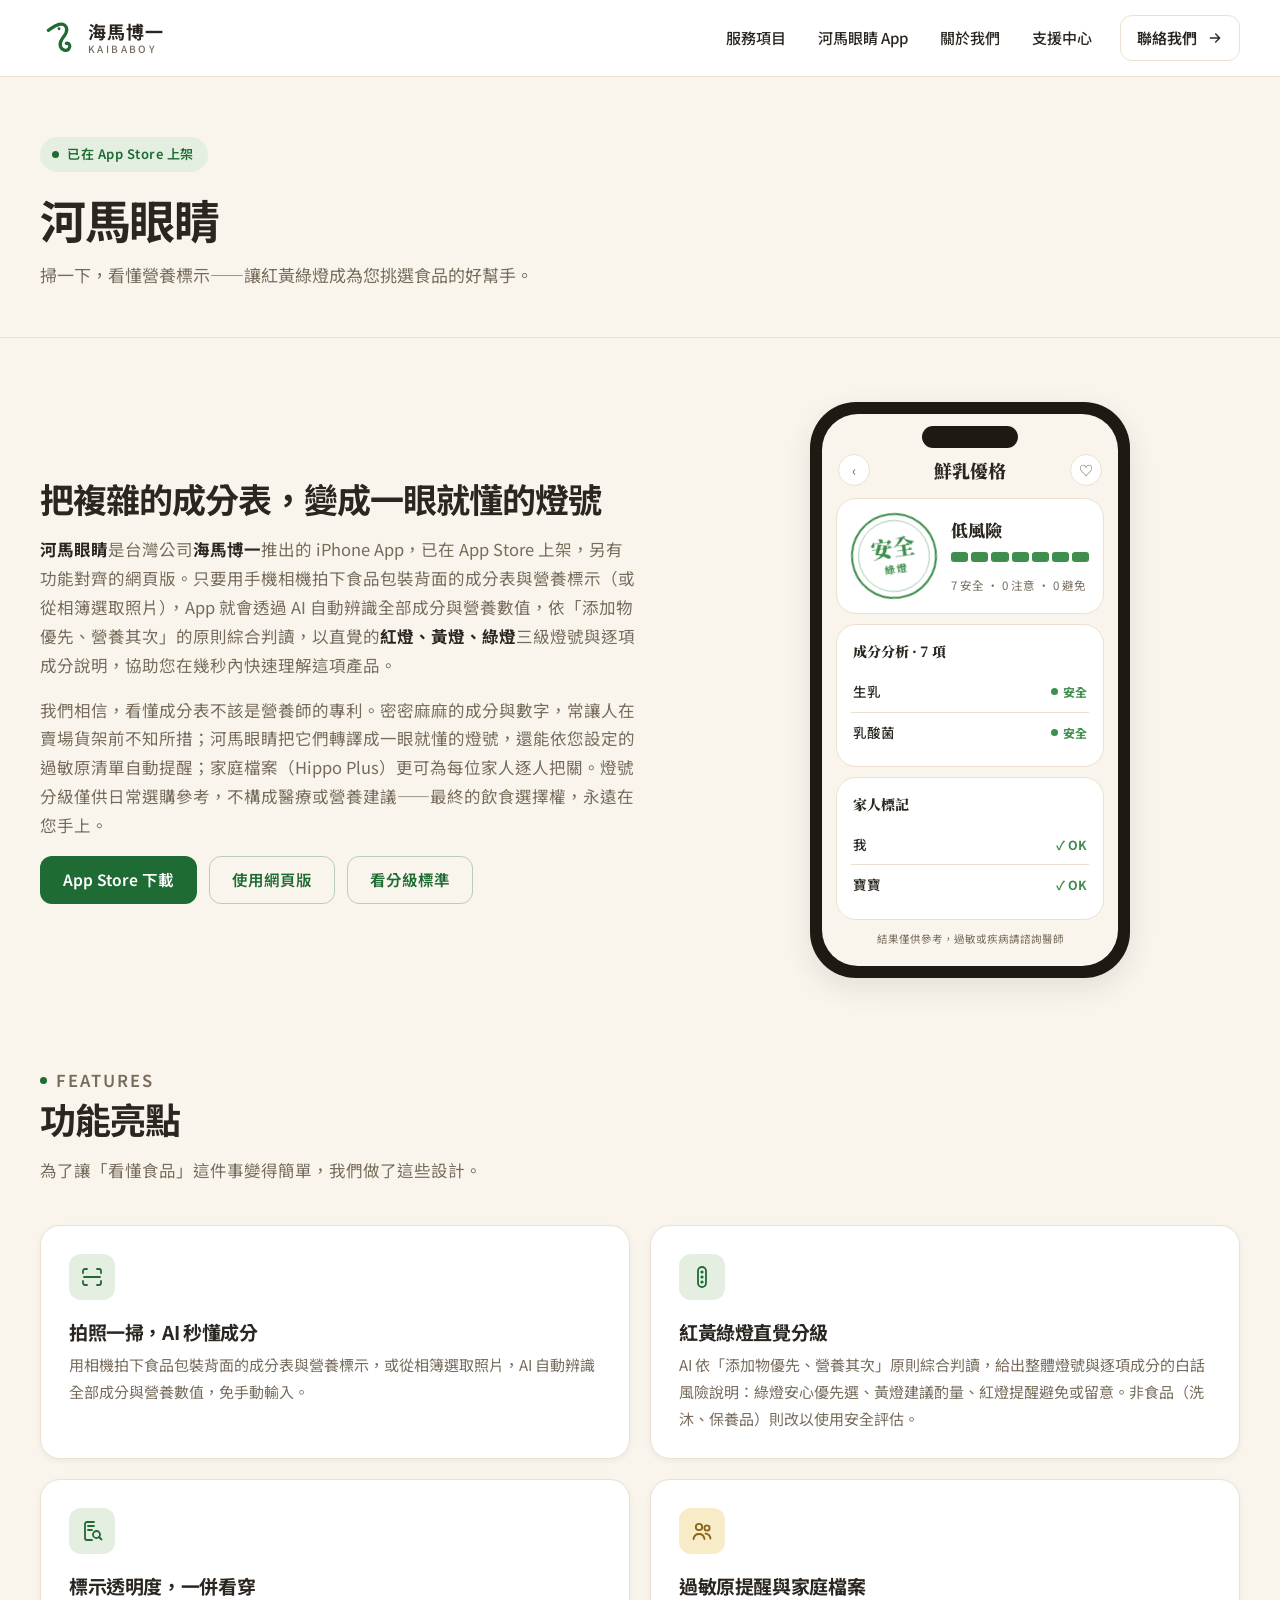
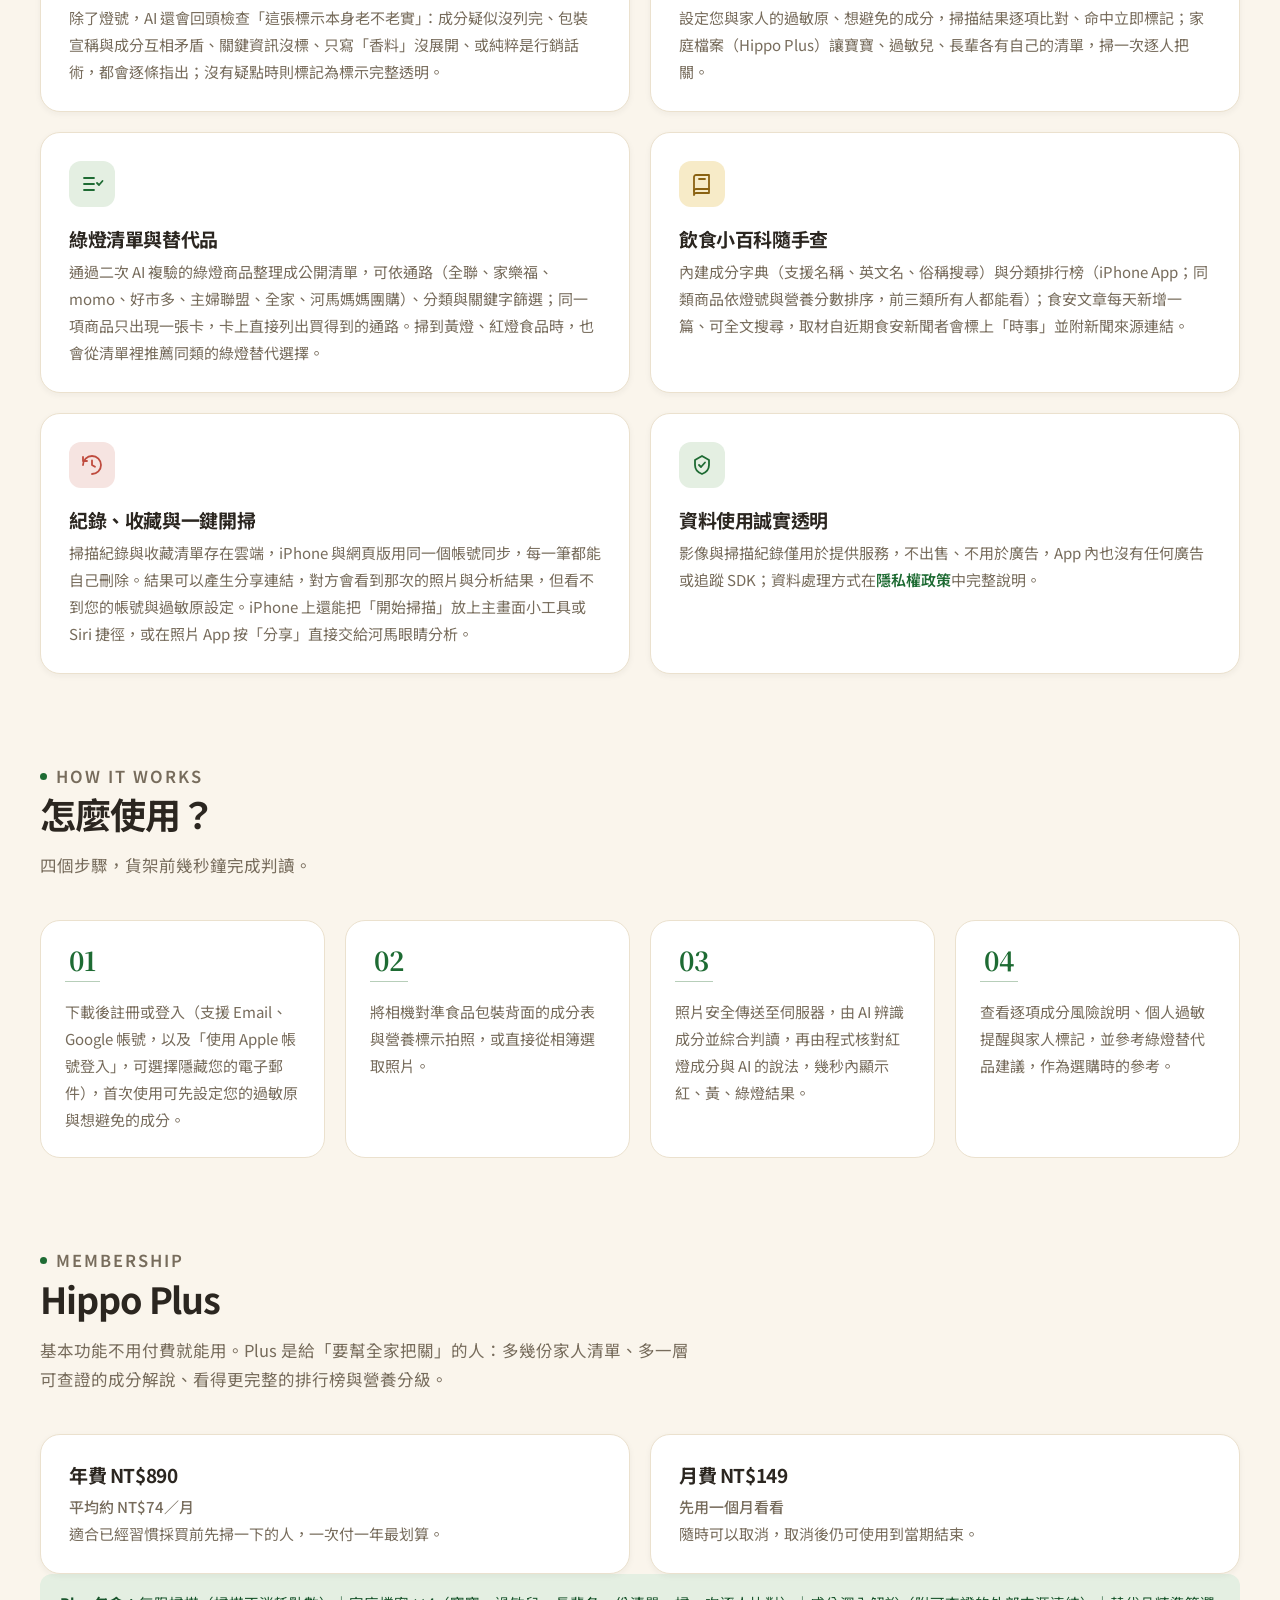
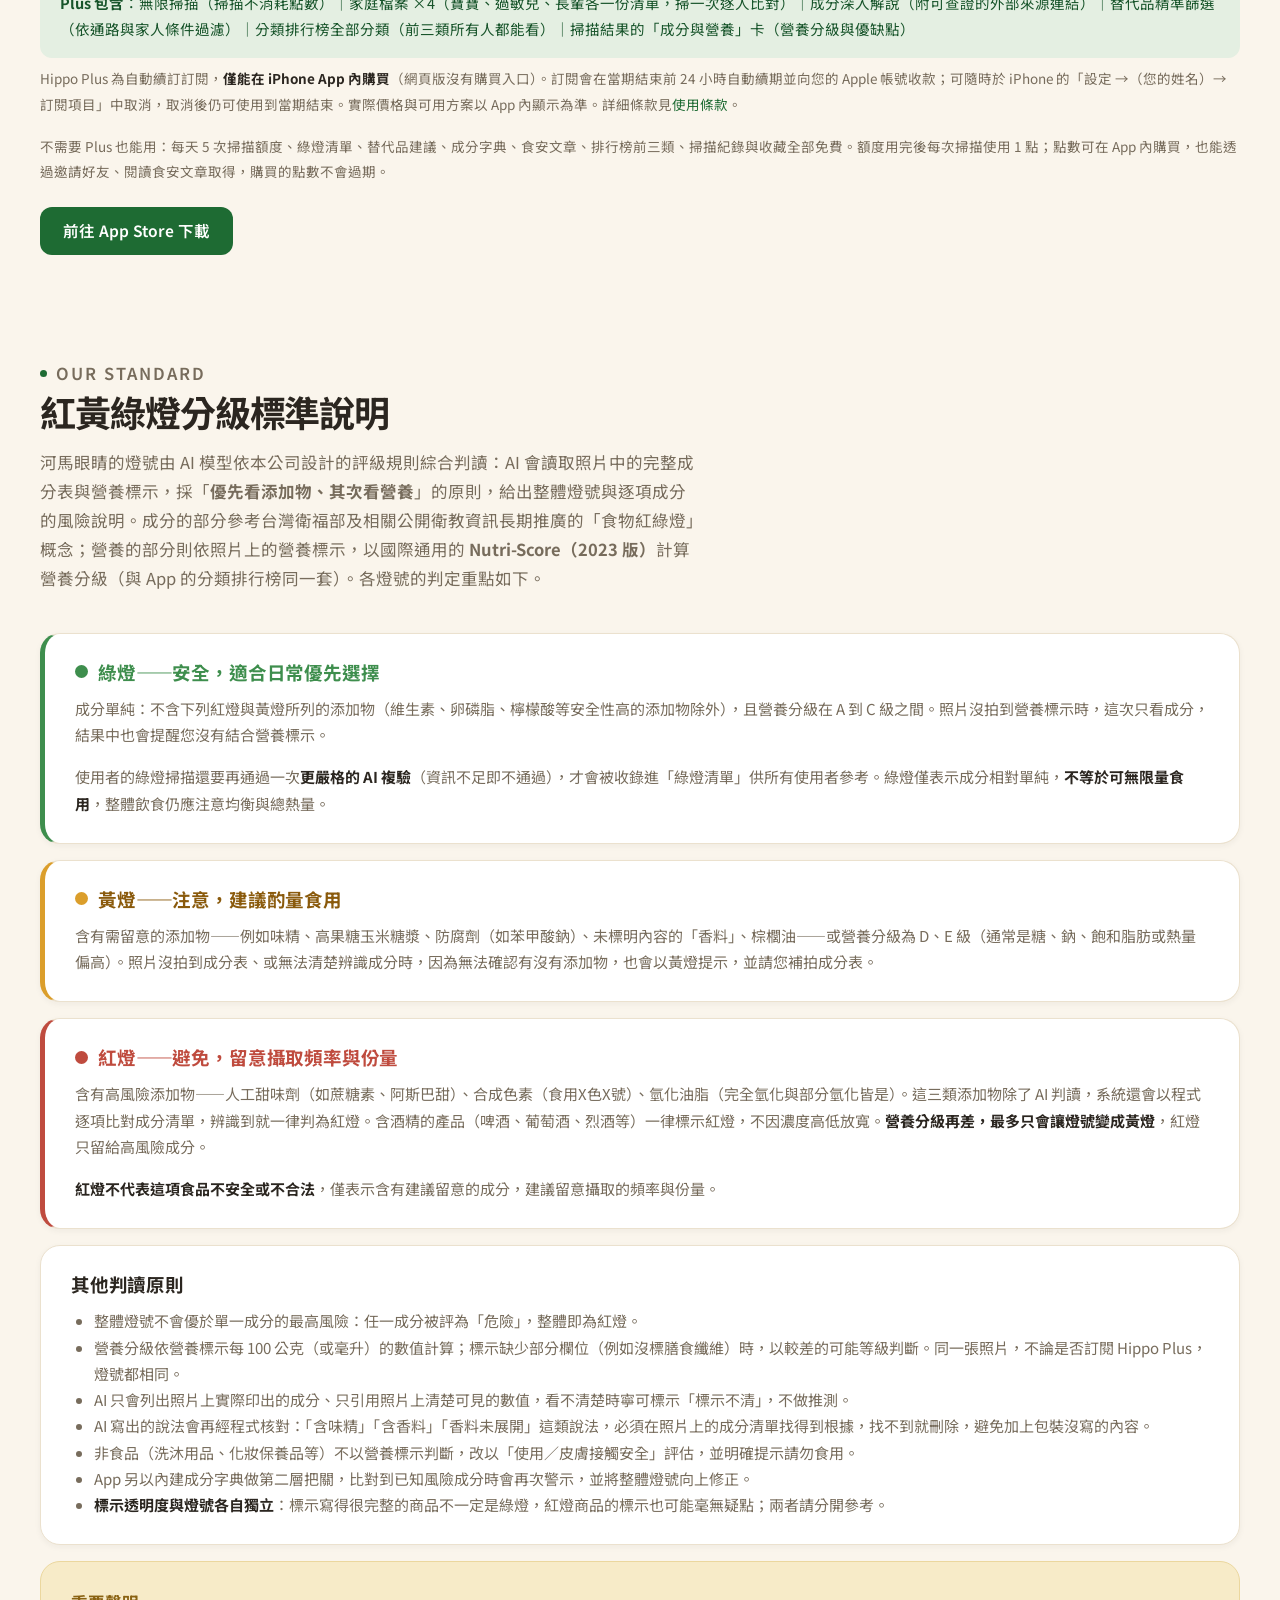
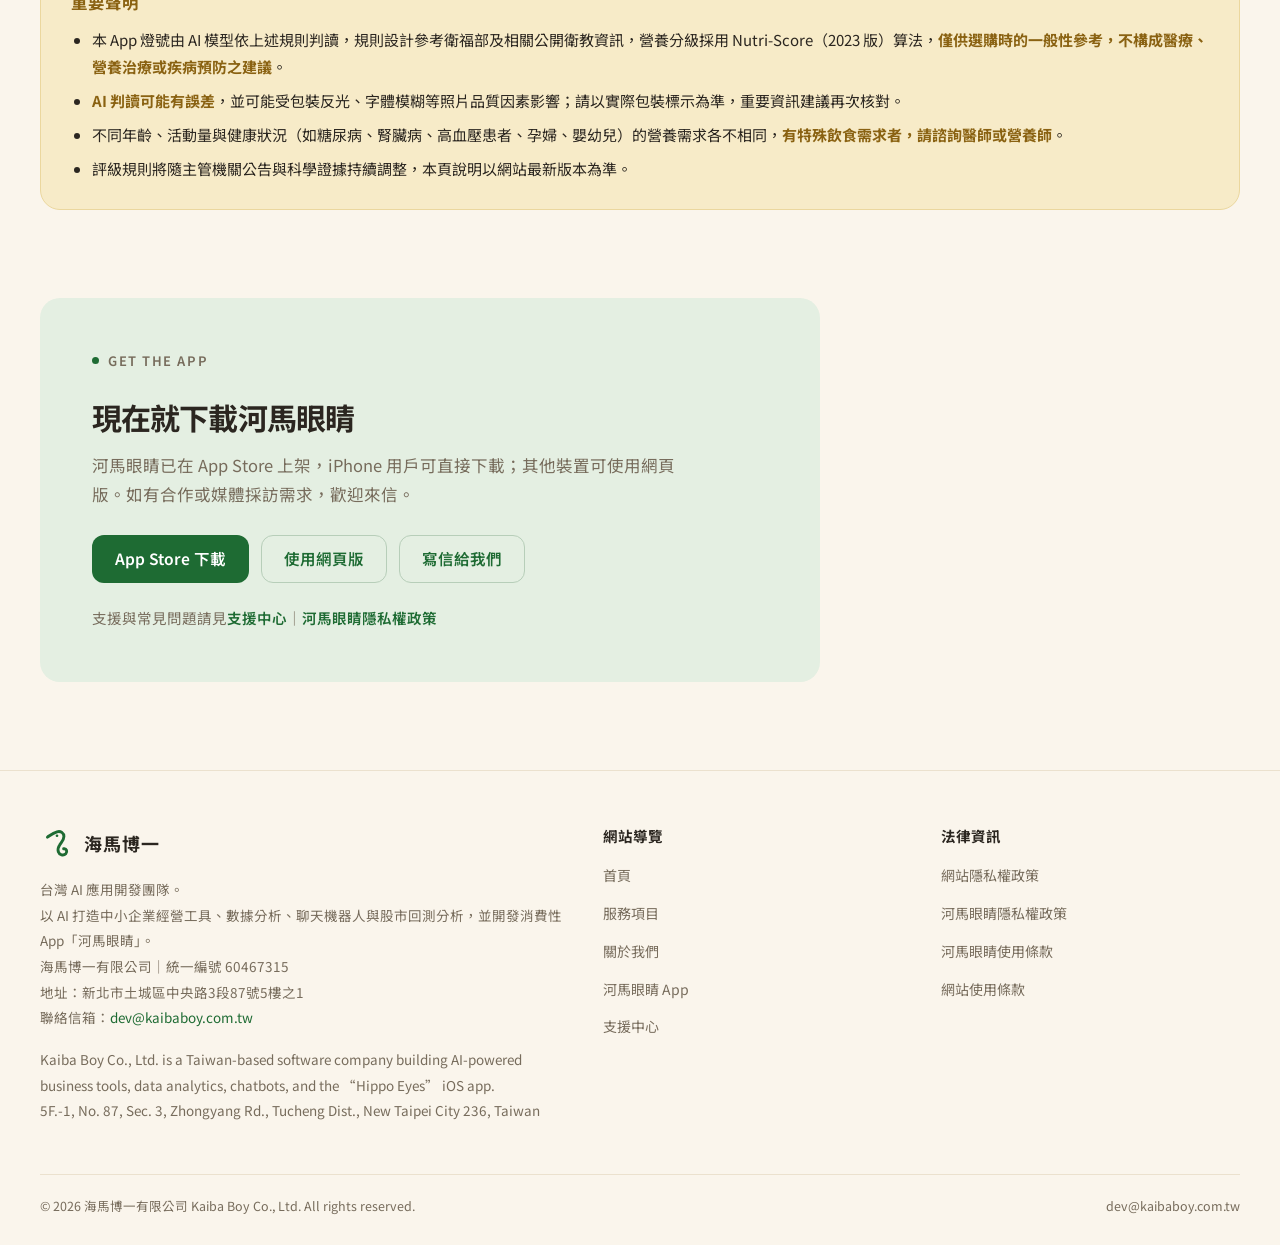
==== commit 1a06744e: "河馬眼睛燈號說明跟上 gemini-scan v216：營養部分改 Nutri-Score 2023、營養最多只給黃燈 2026-09-23 16:14 上線的 web#232（nutritionLi" ====
--- a/hippo-eyes/index.html
+++ b/hippo-eyes/index.html
@@ -218,30 +218,31 @@
       <div class="section-head">
         <p class="eyebrow">OUR STANDARD</p>
         <h2>紅黃綠燈分級標準說明</h2>
-        <p>河馬眼睛的燈號由 AI 模型依本公司設計的評級規則綜合判讀：AI 會讀取照片中的完整成分表與營養標示，採「<strong>優先看添加物、其次看營養</strong>」的原則，給出整體燈號與逐項成分的風險說明。規則設計參考台灣衛福部及相關公開衛教資訊長期推廣的「食物紅綠燈」概念，各燈號的判定重點如下。</p>
+        <p>河馬眼睛的燈號由 AI 模型依本公司設計的評級規則綜合判讀：AI 會讀取照片中的完整成分表與營養標示，採「<strong>優先看添加物、其次看營養</strong>」的原則，給出整體燈號與逐項成分的風險說明。成分的部分參考台灣衛福部及相關公開衛教資訊長期推廣的「食物紅綠燈」概念；營養的部分則依照片上的營養標示，以國際通用的 <strong>Nutri-Score（2023 版）</strong>計算營養分級（與 App 的分類排行榜同一套）。各燈號的判定重點如下。</p>
       </div>
 
       <div class="std-block green">
         <h3><span class="dot" aria-hidden="true"></span>綠燈——安全，適合日常優先選擇</h3>
-        <p>成分單純：不含下列紅燈與黃燈所列的添加物（維生素、卵磷脂、檸檬酸等安全性高的添加物除外），且糖、鈉、飽和脂肪含量低。</p>
+        <p>成分單純：不含下列紅燈與黃燈所列的添加物（維生素、卵磷脂、檸檬酸等安全性高的添加物除外），且營養分級在 A 到 C 級之間。照片沒拍到營養標示時，這次只看成分，結果中也會提醒您沒有結合營養標示。</p>
         <p>使用者的綠燈掃描還要再通過一次<strong>更嚴格的 AI 複驗</strong>（資訊不足即不通過），才會被收錄進「綠燈清單」供所有使用者參考。綠燈僅表示成分相對單純，<strong>不等於可無限量食用</strong>，整體飲食仍應注意均衡與總熱量。</p>
       </div>
 
       <div class="std-block yellow">
         <h3><span class="dot" aria-hidden="true"></span>黃燈——注意，建議酌量食用</h3>
-        <p>含有需留意的添加物——例如味精、高果糖玉米糖漿、防腐劑（如苯甲酸鈉）、未標明內容的「香料」、棕櫚油——或糖、鈉、飽和脂肪含量中等。照片沒拍到成分表、或無法清楚辨識成分時，因為無法確認有沒有添加物，也會以黃燈提示，並請您補拍成分表。</p>
+        <p>含有需留意的添加物——例如味精、高果糖玉米糖漿、防腐劑（如苯甲酸鈉）、未標明內容的「香料」、棕櫚油——或營養分級為 D、E 級（通常是糖、鈉、飽和脂肪或熱量偏高）。照片沒拍到成分表、或無法清楚辨識成分時，因為無法確認有沒有添加物，也會以黃燈提示，並請您補拍成分表。</p>
       </div>
 
       <div class="std-block red">
         <h3><span class="dot" aria-hidden="true"></span>紅燈——避免，留意攝取頻率與份量</h3>
-        <p>含有高風險添加物——人工甜味劑（如蔗糖素、阿斯巴甜）、合成色素（食用X色X號）、氫化油脂（完全氫化與部分氫化皆是）——或糖、鈉、飽和脂肪含量過高。這三類添加物除了 AI 判讀，系統還會以程式逐項比對成分清單，辨識到就一律判為紅燈。含酒精的產品（啤酒、葡萄酒、烈酒等）一律標示紅燈，不因濃度高低放寬。</p>
-        <p><strong>紅燈不代表這項食品不安全或不合法</strong>，僅表示含有建議留意的成分或含量相對較高，建議留意攝取的頻率與份量。</p>
+        <p>含有高風險添加物——人工甜味劑（如蔗糖素、阿斯巴甜）、合成色素（食用X色X號）、氫化油脂（完全氫化與部分氫化皆是）。這三類添加物除了 AI 判讀，系統還會以程式逐項比對成分清單，辨識到就一律判為紅燈。含酒精的產品（啤酒、葡萄酒、烈酒等）一律標示紅燈，不因濃度高低放寬。<strong>營養分級再差，最多只會讓燈號變成黃燈</strong>，紅燈只留給高風險成分。</p>
+        <p><strong>紅燈不代表這項食品不安全或不合法</strong>，僅表示含有建議留意的成分，建議留意攝取的頻率與份量。</p>
       </div>
 
       <div class="std-block">
         <h3>其他判讀原則</h3>
         <ul style="margin:10px 0 0;">
           <li>整體燈號不會優於單一成分的最高風險：任一成分被評為「危險」，整體即為紅燈。</li>
+          <li>營養分級依營養標示每 100 公克（或毫升）的數值計算；標示缺少部分欄位（例如沒標膳食纖維）時，以較差的可能等級判斷。同一張照片，不論是否訂閱 Hippo Plus，燈號都相同。</li>
           <li>AI 只會列出照片上實際印出的成分、只引用照片上清楚可見的數值，看不清楚時寧可標示「標示不清」，不做推測。</li>
           <li>AI 寫出的說法會再經程式核對：「含味精」「含香料」「香料未展開」這類說法，必須在照片上的成分清單找得到根據，找不到就刪除，避免加上包裝沒寫的內容。</li>
           <li>非食品（洗沐用品、化妝保養品等）不以營養標示判斷，改以「使用／皮膚接觸安全」評估，並明確提示請勿食用。</li>
@@ -253,7 +254,7 @@
       <div class="disclaimer">
         <strong>重要聲明</strong>
         <ul style="margin:10px 0 0;">
-          <li>本 App 燈號由 AI 模型依上述規則判讀，規則設計參考衛福部及相關公開衛教資訊，<strong>僅供選購時的一般性參考，不構成醫療、營養治療或疾病預防之建議</strong>。</li>
+          <li>本 App 燈號由 AI 模型依上述規則判讀，規則設計參考衛福部及相關公開衛教資訊，營養分級採用 Nutri-Score（2023 版）算法，<strong>僅供選購時的一般性參考，不構成醫療、營養治療或疾病預防之建議</strong>。</li>
           <li><strong>AI 判讀可能有誤差</strong>，並可能受包裝反光、字體模糊等照片品質因素影響；請以實際包裝標示為準，重要資訊建議再次核對。</li>
           <li>不同年齡、活動量與健康狀況（如糖尿病、腎臟病、高血壓患者、孕婦、嬰幼兒）的營養需求各不相同，<strong>有特殊飲食需求者，請諮詢醫師或營養師</strong>。</li>
           <li>評級規則將隨主管機關公告與科學證據持續調整，本頁說明以網站最新版本為準。</li>
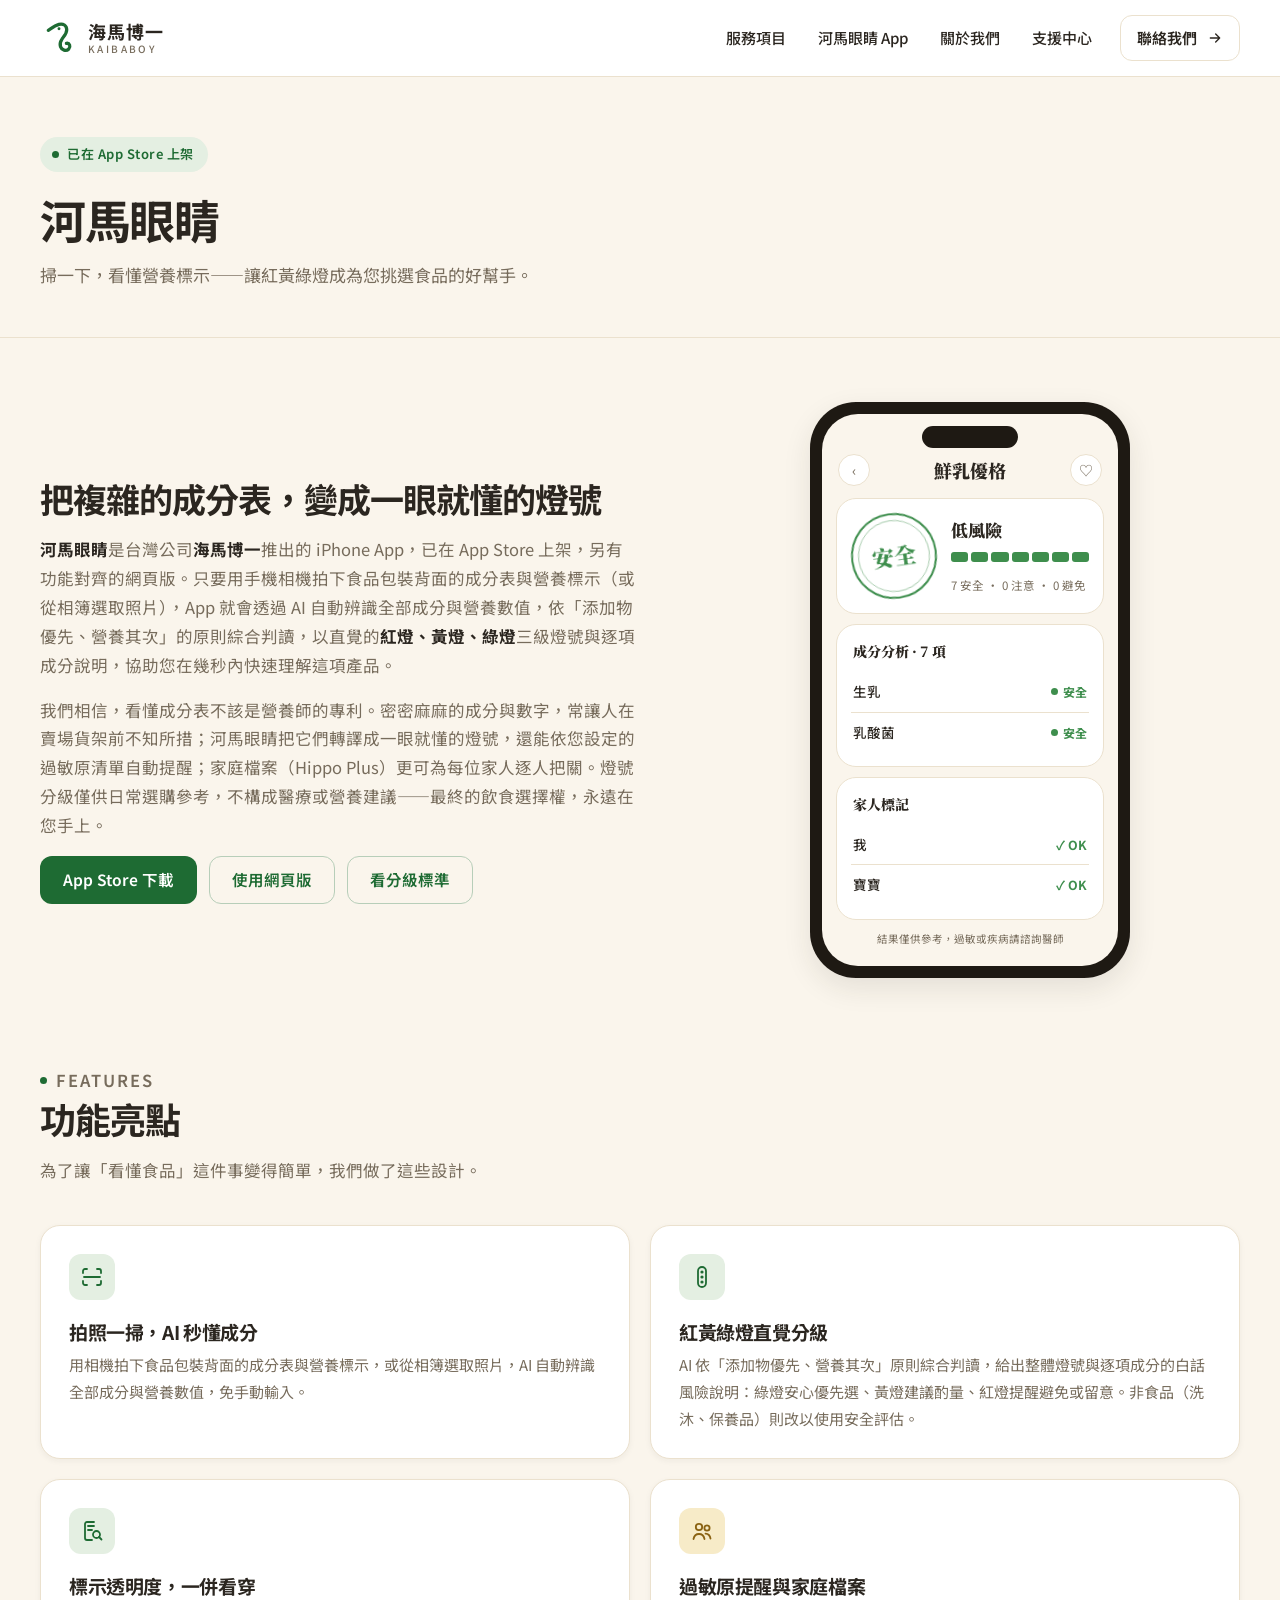
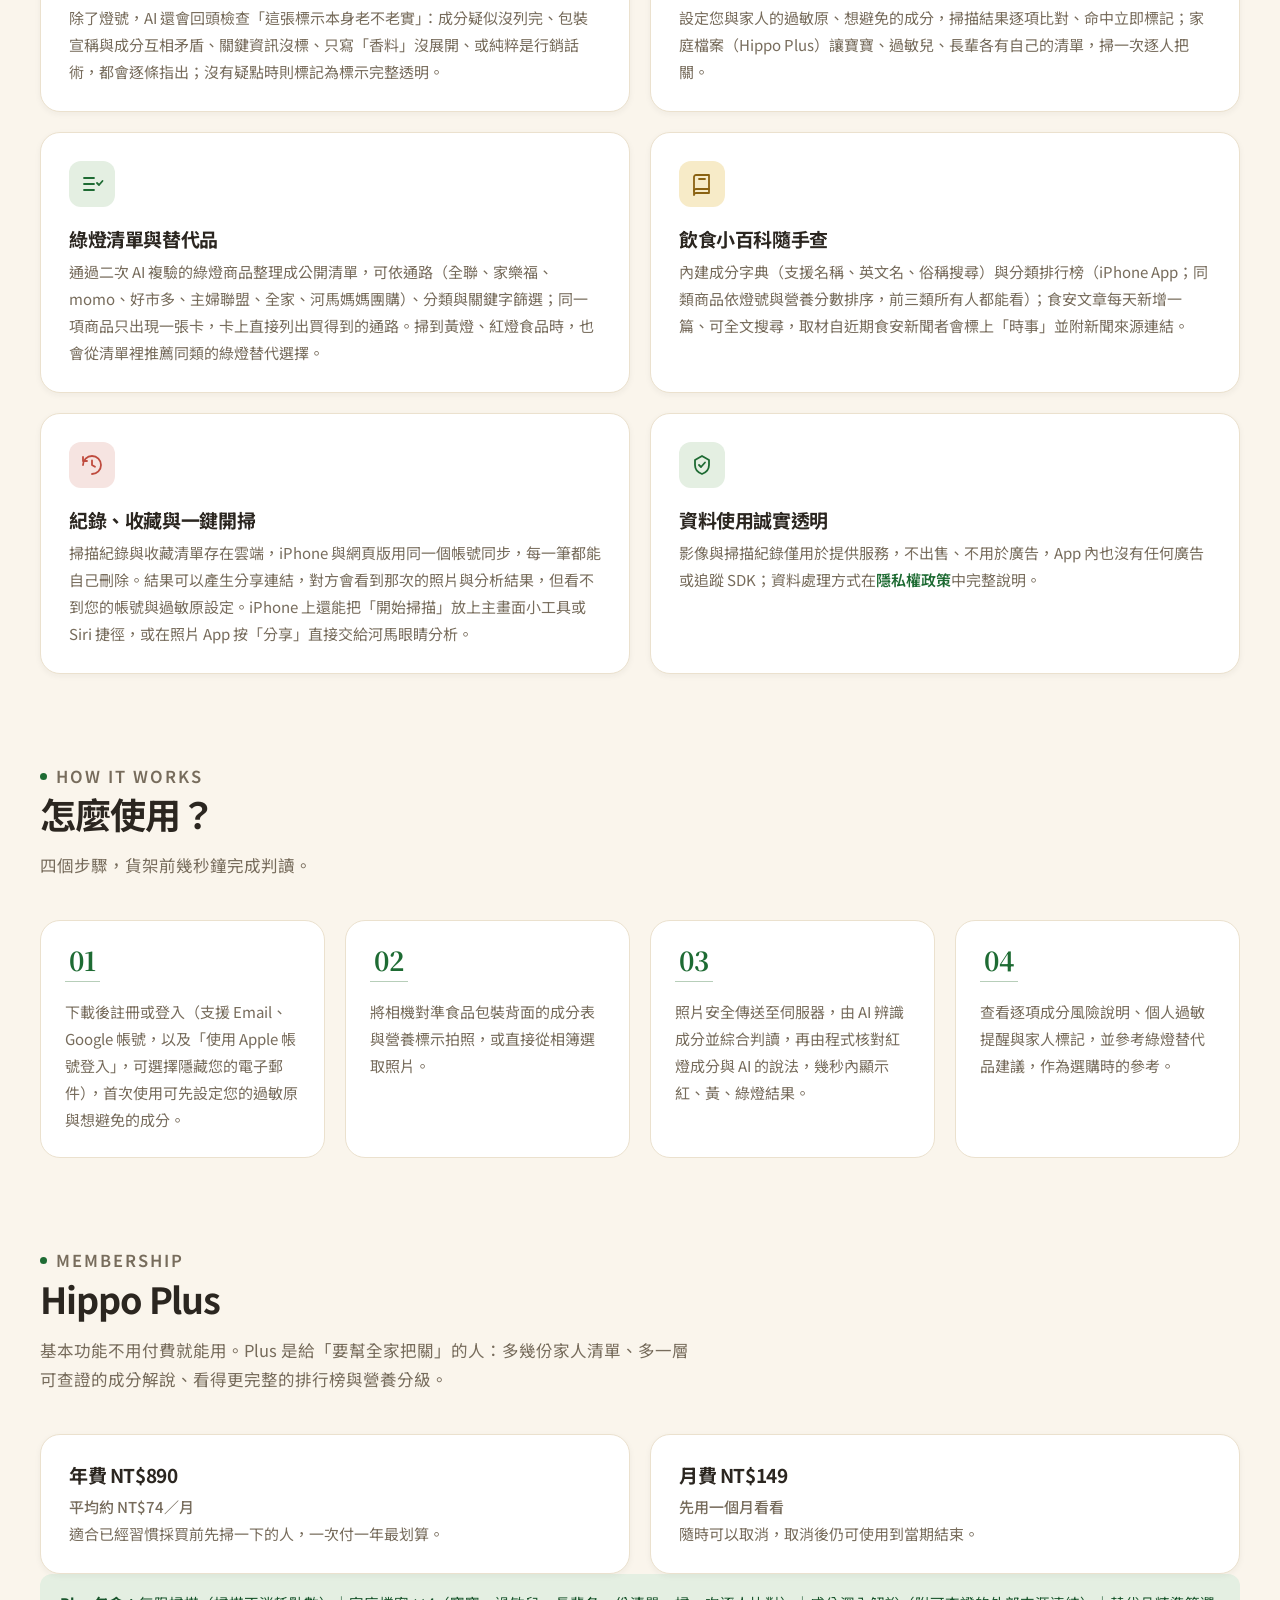
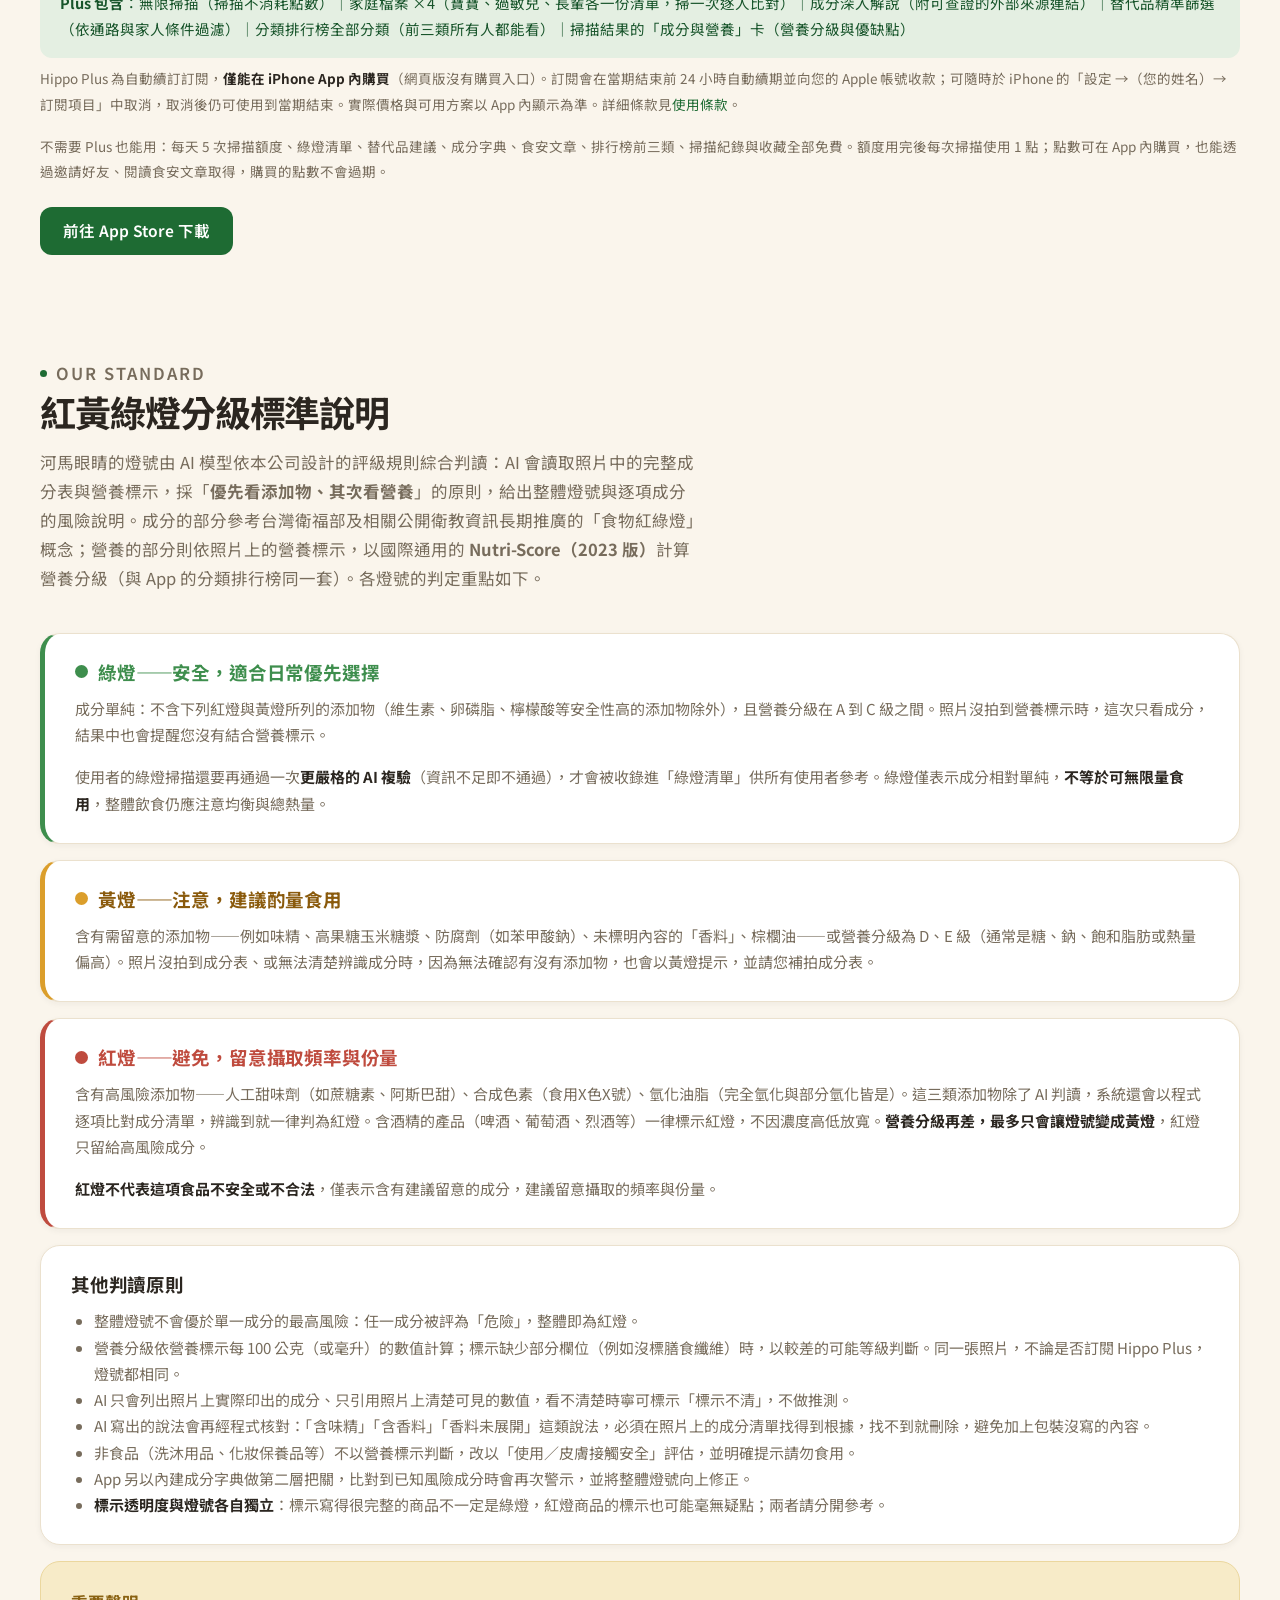
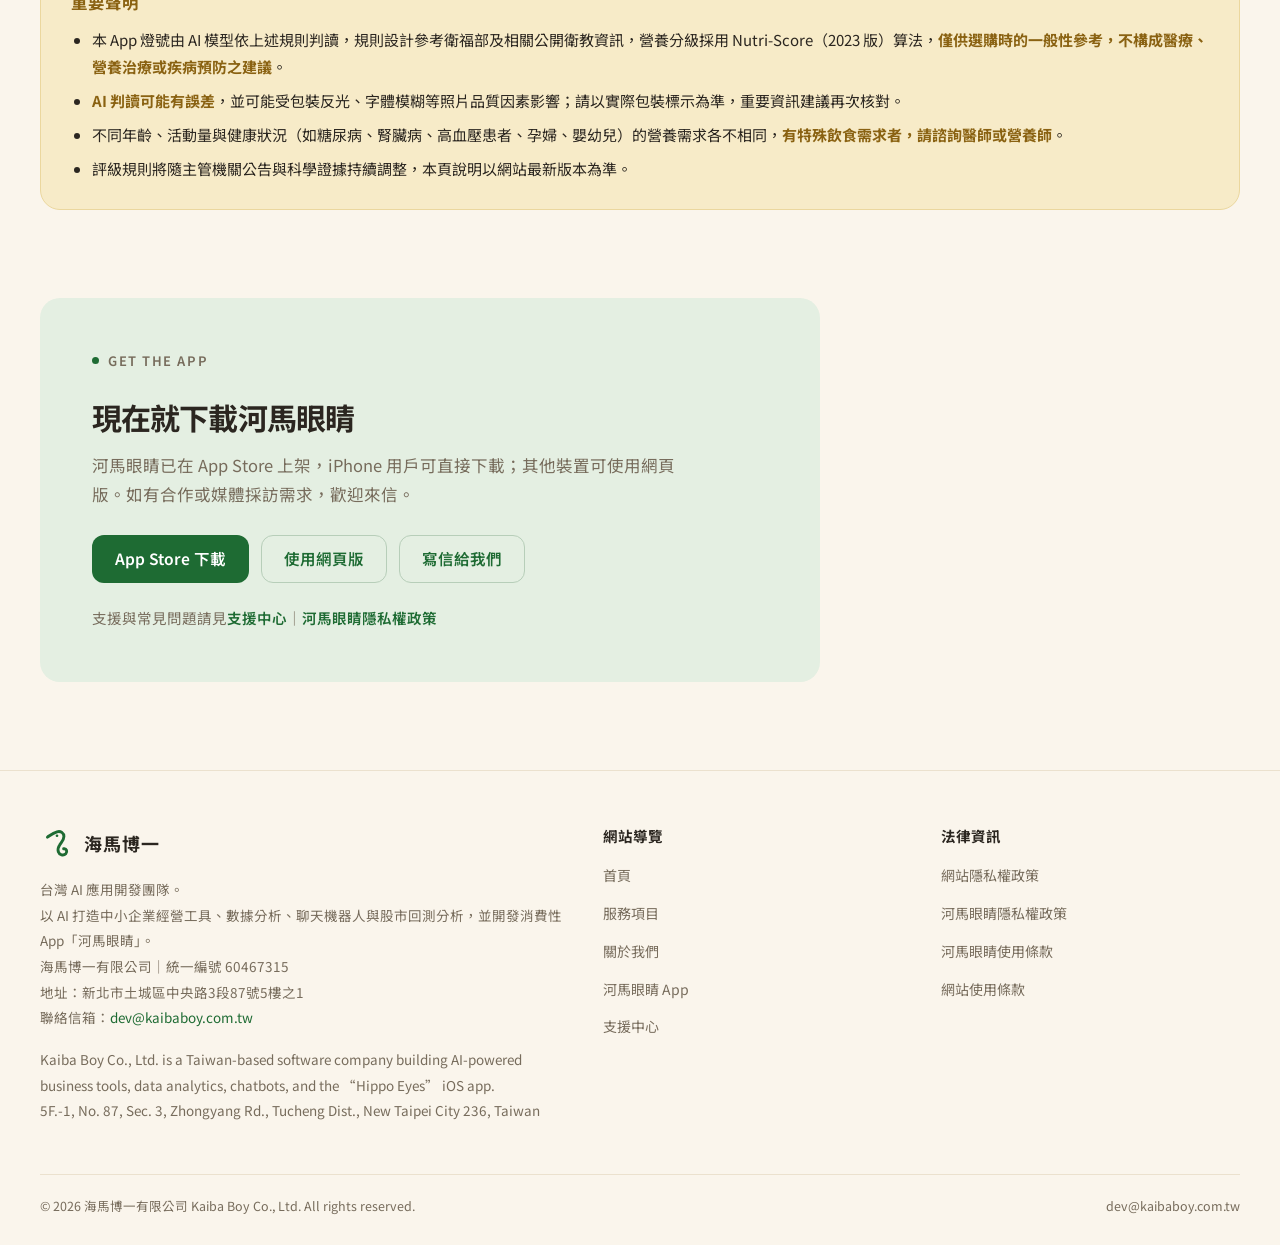
==== commit 3bb2f3c6: "印章拿掉燈號小字，對齊 App（iOS #233，2026-09-18 起印章只留大字） Co-Authored-By: Claude Opus 5.5 <noreply@anthropic.com>" ====
--- a/hippo-eyes/index.html
+++ b/hippo-eyes/index.html
@@ -88,7 +88,7 @@
                 <span class="mock-circle" aria-hidden="true">♡</span>
               </div>
               <div class="mock-card mock-verdict">
-                <div class="stamp stamp-pop"><b>安全</b><span>綠燈</span></div>
+                <div class="stamp stamp-pop"><b>安全</b></div>
                 <div class="mock-verdict-info">
                   <strong>低風險</strong>
                   <div class="risk-band" aria-hidden="true"><i></i><i></i><i></i><i></i><i></i><i></i><i></i></div>
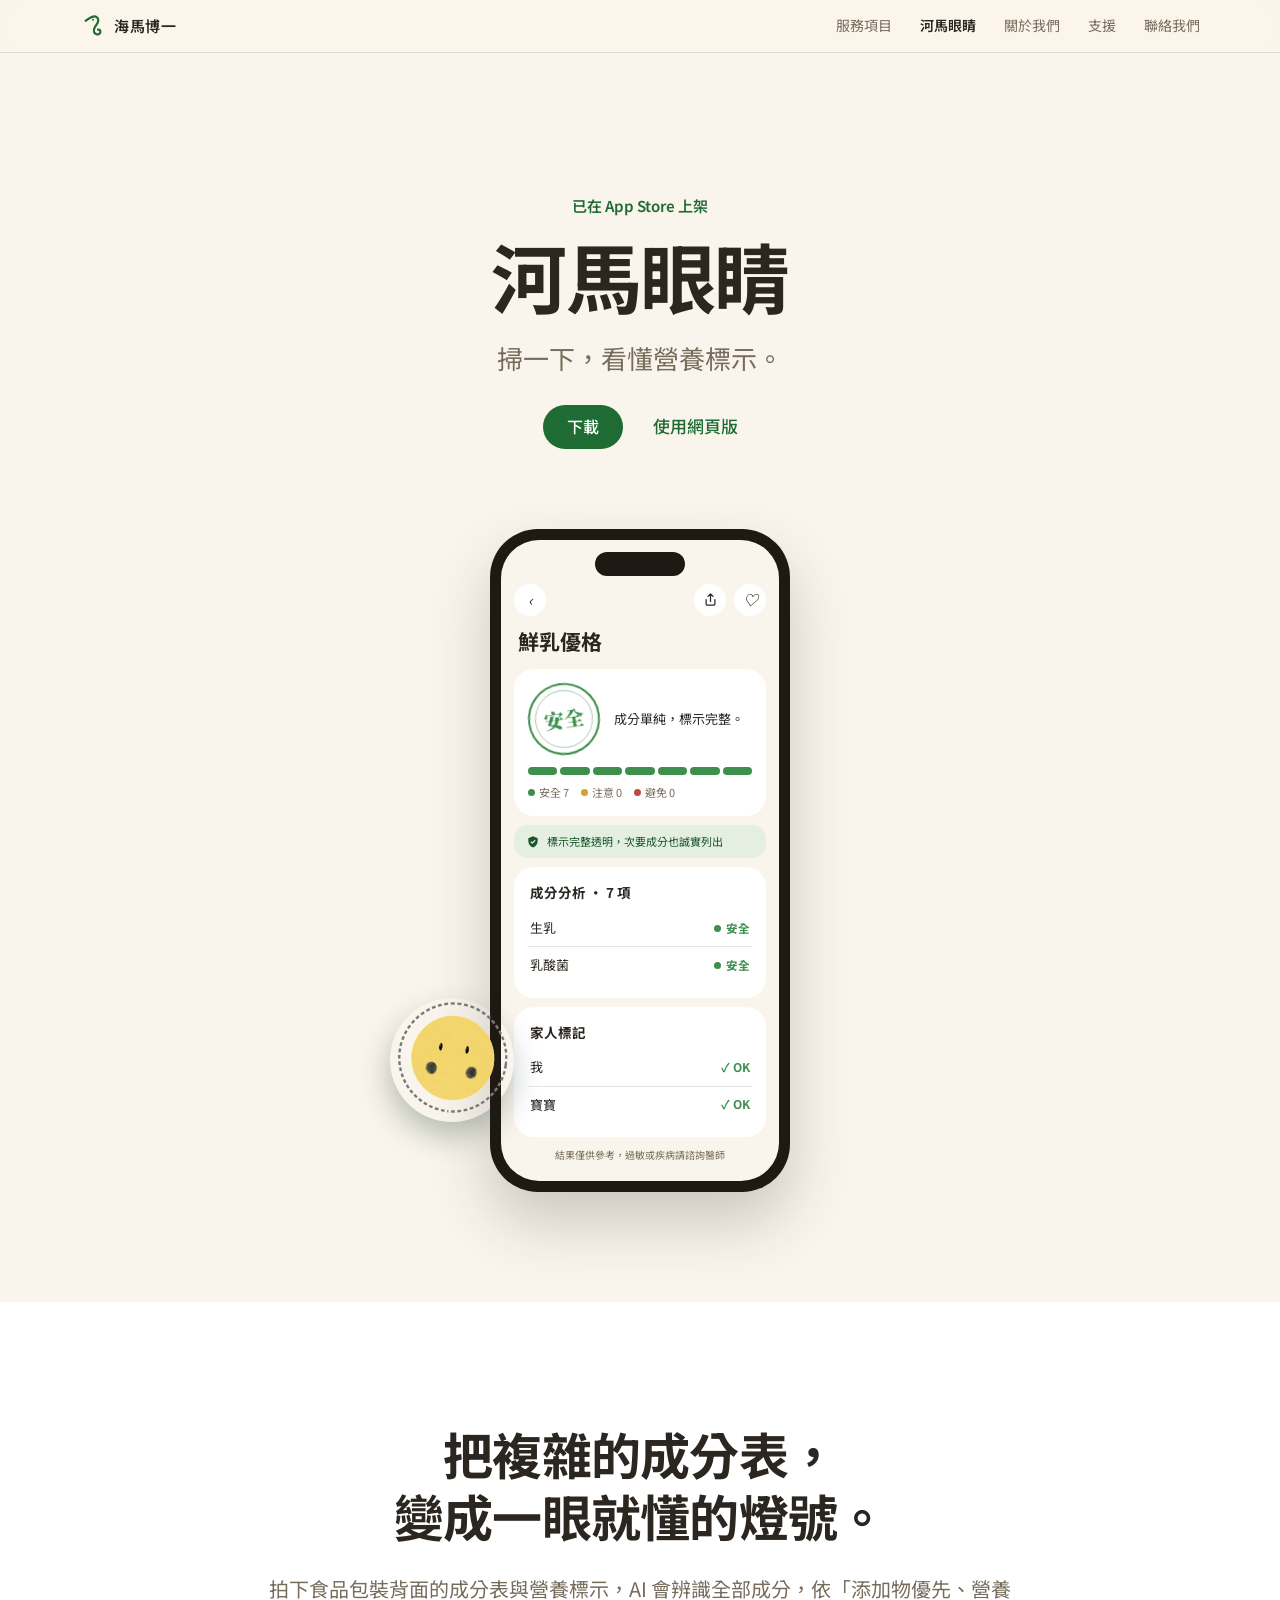
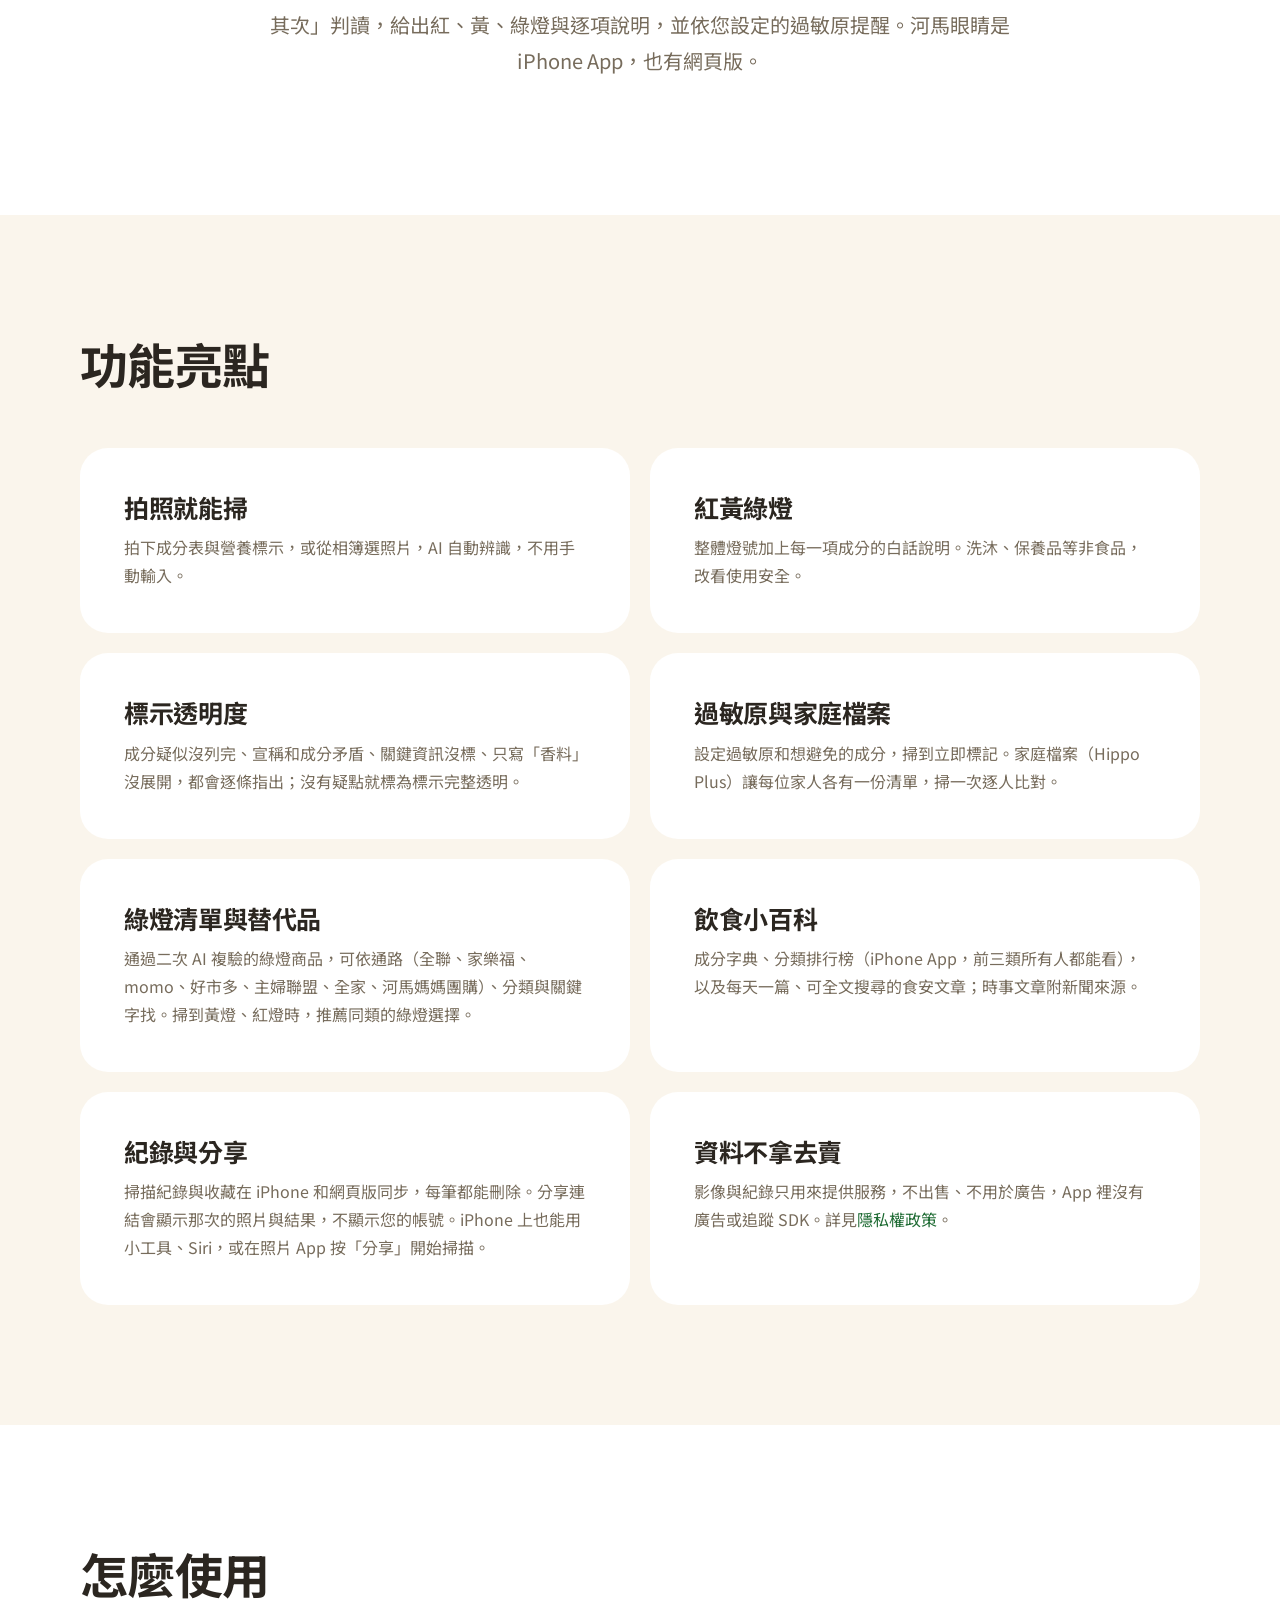
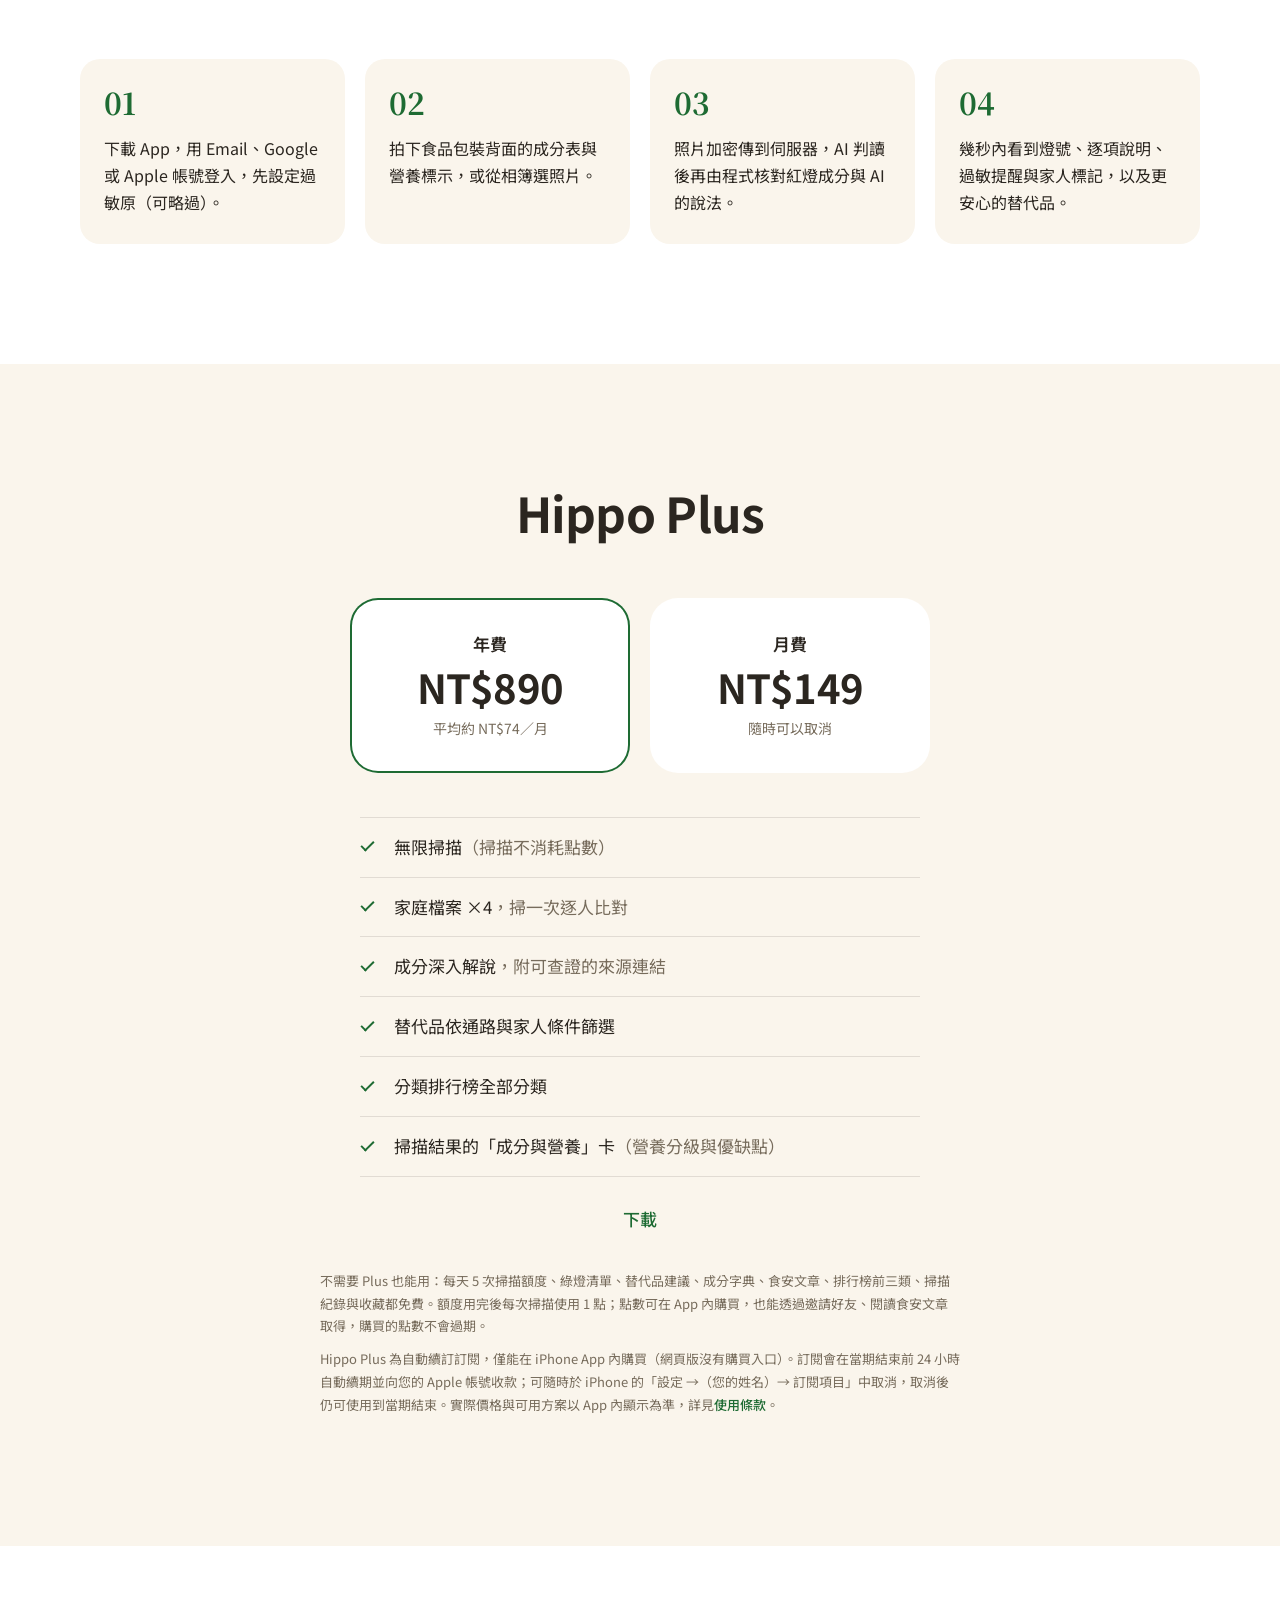
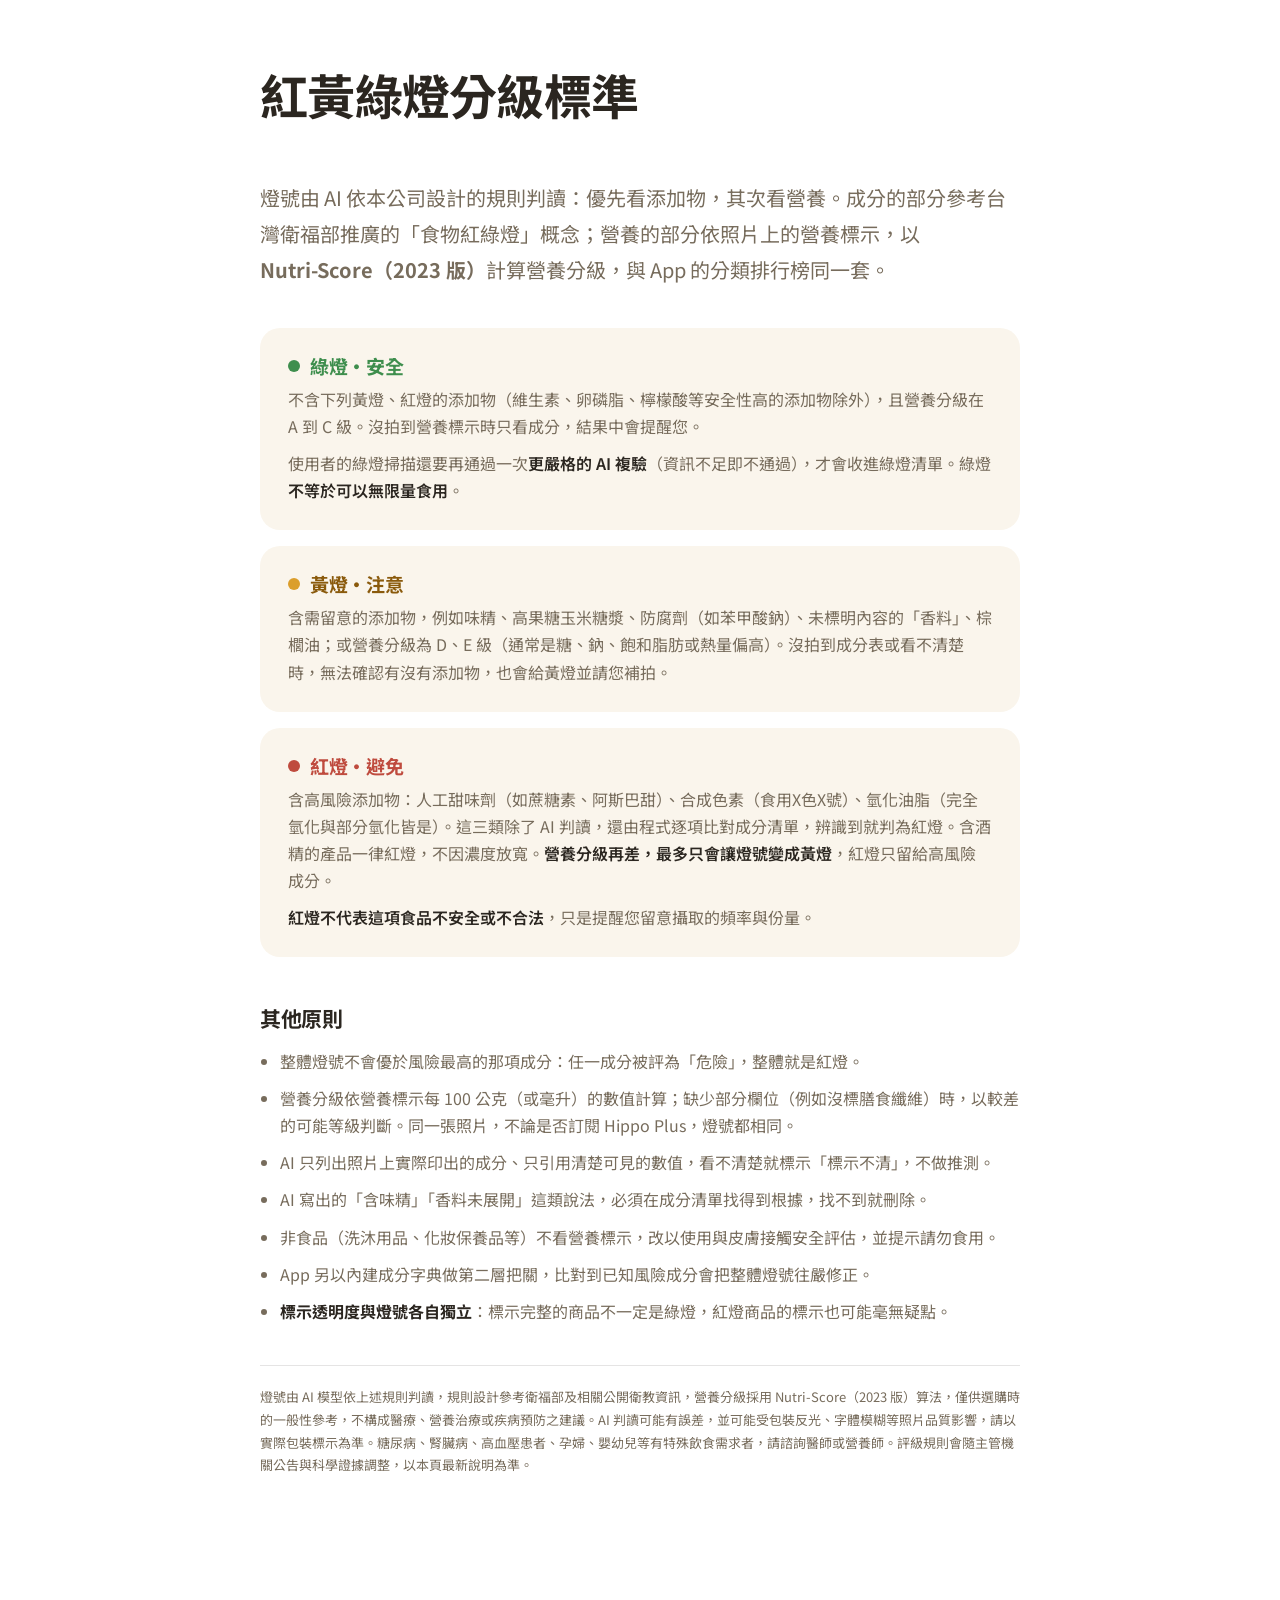
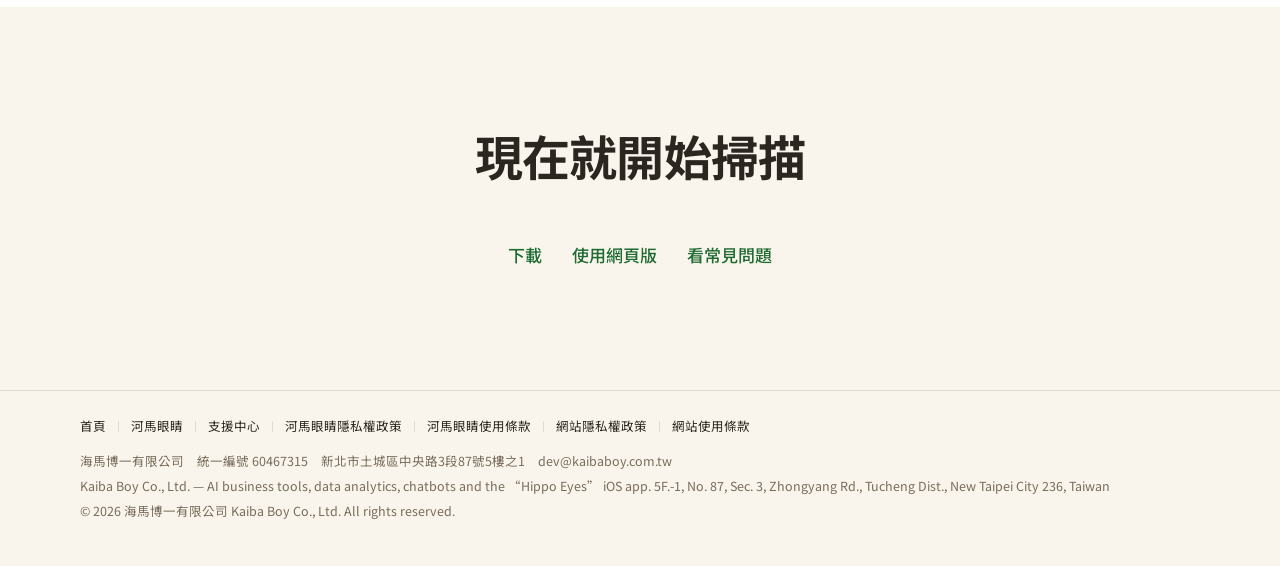
==== commit 2595a5c1: "依 Apple 設計概念重整官網（沿用 Warm Minimal 代幣） - 一頁一顆實心主鈕、其他改純文字連結；按鈕只寫動詞、去箭頭 - 拿掉英文小標與標題下說明句，文案精簡；白卡去描邊與投影，段落" ====
--- a/hippo-eyes/index.html
+++ b/hippo-eyes/index.html
@@ -36,244 +36,205 @@
 </head>
 <body>
 
+<a class="skip-link" href="#main">跳到主要內容</a>
 <header class="site-header">
   <div class="container">
     <a class="brand" href="/">
       <svg class="logo-mark" viewBox="0 0 64 64" xmlns="http://www.w3.org/2000/svg" aria-hidden="true"><g transform="translate(4 1)"><path d="M 10 18 C 16 14, 21 10, 28 8 C 35 6, 41 10, 41 17 C 41 24, 36 28, 33 33 C 30 37.5, 29 41, 30.5 45.5 C 32.5 51.5, 40 54, 44.5 49.5 C 48 45.5, 46 39, 40.5 40" fill="none" stroke="#1E6B33" stroke-width="5.5" stroke-linecap="round"/><circle cx="28" cy="15.5" r="2.5" fill="#1E6B33"/></g></svg>
-      <span class="brand-text">海馬博一<span class="brand-en">KAIBABOY</span></span>
+      <span class="brand-text">海馬博一</span>
     </a>
     <button class="nav-toggle" aria-label="開啟選單" aria-expanded="false">
-      <svg viewBox="0 0 24 24" fill="none" stroke="currentColor" stroke-width="2" stroke-linecap="round"><path d="M4 7h16M4 12h16M4 17h16"/></svg>
+      <svg viewBox="0 0 24 24" fill="none" stroke="currentColor" stroke-width="2" stroke-linecap="round"><path d="M4 8h16M4 16h16"/></svg>
     </button>
     <nav class="site-nav" aria-label="主選單">
       <a href="/#services">服務項目</a>
-      <a href="/hippo-eyes/">河馬眼睛 App</a>
+      <a href="/hippo-eyes/">河馬眼睛</a>
       <a href="/#about">關於我們</a>
-      <a href="/support/">支援中心</a>
-      <a class="nav-cta" href="/#contact">聯絡我們<svg viewBox="0 0 24 24" fill="none" stroke="currentColor" stroke-width="2" stroke-linecap="round" stroke-linejoin="round" aria-hidden="true"><path d="M5 12h14M13 6l6 6-6 6"/></svg></a>
+      <a href="/support/">支援</a>
+      <a href="/#contact">聯絡我們</a>
     </nav>
   </div>
 </header>
 
-<main>
-  <section class="page-hero">
-    <div class="container">
-      <span class="badge-live">已在 App Store 上架</span>
+<main id="main">
+  <section class="hero">
+    <div class="container center">
+      <p class="product-status">已在 App Store 上架</p>
       <h1>河馬眼睛</h1>
-      <p>掃一下，看懂營養標示——讓紅黃綠燈成為您挑選食品的好幫手。</p>
-    </div>
-  </section>
-
-  <!-- 介紹 + 手機模型 -->
+      <p class="lead">掃一下，看懂營養標示。</p>
+      <div class="actions">
+        <a class="btn btn-primary" href="https://apps.apple.com/app/apple-store/id6789447915?pt=129139566&amp;ct=site-hippo-hero&amp;mt=8" target="_blank" rel="noopener">下載</a>
+        <a class="link" href="https://app.littlehippobread.com.tw/" target="_blank" rel="noopener">使用網頁版</a>
+      </div>
+      <div class="hero-visual">
+        <div class="mascot"><img src="/assets/hippo-mascot.png" alt="陪您看成分的黃色河馬" width="124" height="124"></div>
+        <div class="phone" role="img" aria-label="河馬眼睛 App 掃描結果頁示意：安全印章、風險色帶、成分分析與家人標記">
+          <div class="phone-screen">
+            <div class="phone-notch"></div>
+            <div class="mock-nav" aria-hidden="true">
+              <i class="mock-circle">‹</i>
+              <span><i class="mock-circle"><svg viewBox="0 0 24 24" fill="none" stroke="currentColor" stroke-width="2" stroke-linecap="round" stroke-linejoin="round"><path d="M12 3v12M8 7l4-4 4 4"/><path d="M5 12v7a2 2 0 0 0 2 2h10a2 2 0 0 0 2-2v-7"/></svg></i><i class="mock-circle">♡</i></span>
+            </div>
+            <div class="mock-title">鮮乳優格</div>
+            <div class="mock-card">
+              <div class="mock-verdict-row">
+                <div class="stamp stamp-pop"><b>安全</b></div>
+                <p class="mock-summary">成分單純，標示完整。</p>
+              </div>
+              <div class="risk-band" aria-hidden="true"><i></i><i></i><i></i><i></i><i></i><i></i><i></i></div>
+              <div class="mock-legend"><span>安全 7</span><span class="c">注意 0</span><span class="a">避免 0</span></div>
+            </div>
+            <div class="mock-note"><svg viewBox="0 0 24 24" fill="currentColor" aria-hidden="true"><path d="M12 2l8 3.5v5.2c0 5-3.4 9.1-8 10.8-4.6-1.7-8-5.8-8-10.8V5.5L12 2zm-1.2 13.3l5.6-5.6-1.4-1.4-4.2 4.2-2-2-1.4 1.4 3.4 3.4z"/></svg>標示完整透明，次要成分也誠實列出</div>
+            <div class="mock-card">
+              <div class="mock-section-title">成分分析 · 7 項</div>
+              <div class="mock-row"><span>生乳</span><em class="chip">安全</em></div>
+              <div class="mock-row"><span>乳酸菌</span><em class="chip">安全</em></div>
+            </div>
+            <div class="mock-card">
+              <div class="mock-section-title">家人標記</div>
+              <div class="mock-row"><span>我</span><span class="mock-ok">✓ OK</span></div>
+              <div class="mock-row"><span>寶寶</span><span class="mock-ok">✓ OK</span></div>
+            </div>
+            <p class="mock-disclaimer">結果僅供參考，過敏或疾病請諮詢醫師</p>
+          </div>
+        </div>
+      </div>
+    </div>
+  </section>
+
+  <section class="section alt">
+    <div class="container narrow center">
+      <h2 class="statement">把複雜的成分表，<br>變成一眼就懂的燈號。</h2>
+      <p class="body-lg">拍下食品包裝背面的成分表與營養標示，AI 會辨識全部成分，依「添加物優先、營養其次」判讀，給出紅、黃、綠燈與逐項說明，並依您設定的過敏原提醒。河馬眼睛是 iPhone App，也有網頁版。</p>
+    </div>
+  </section>
+
   <section class="section">
     <div class="container">
-      <div class="app-highlight">
-        <div>
-          <h2>把複雜的成分表，變成一眼就懂的燈號</h2>
-          <p class="app-desc"><strong>河馬眼睛</strong>是台灣公司<strong>海馬博一</strong>推出的 iPhone App，已在 App Store 上架，另有功能對齊的網頁版。只要用手機相機拍下食品包裝背面的成分表與營養標示（或從相簿選取照片），App 就會透過 AI 自動辨識全部成分與營養數值，依「添加物優先、營養其次」的原則綜合判讀，以直覺的<strong>紅燈、黃燈、綠燈</strong>三級燈號與逐項成分說明，協助您在幾秒內快速理解這項產品。</p>
-          <p class="app-desc">我們相信，看懂成分表不該是營養師的專利。密密麻麻的成分與數字，常讓人在賣場貨架前不知所措；河馬眼睛把它們轉譯成一眼就懂的燈號，還能依您設定的過敏原清單自動提醒；家庭檔案（Hippo Plus）更可為每位家人逐人把關。燈號分級僅供日常選購參考，不構成醫療或營養建議——最終的飲食選擇權，永遠在您手上。</p>
-          <div class="hero-actions" style="justify-content:flex-start;">
-            <a class="btn btn-solid" href="https://apps.apple.com/app/apple-store/id6789447915?pt=129139566&ct=site-hippo-hero&mt=8" target="_blank" rel="noopener">App Store 下載</a>
-            <a class="btn btn-outline" href="https://app.littlehippobread.com.tw/" target="_blank" rel="noopener">使用網頁版</a>
-            <a class="btn btn-outline" href="#standard">看分級標準</a>
-          </div>
-        </div>
-        <div class="phone-wrap">
-          <div class="phone" role="img" aria-label="河馬眼睛 App 掃描結果頁示意：綠燈檢驗印章、逐項成分風險與家人標記">
-            <div class="phone-screen">
-              <div class="phone-notch"></div>
-              <div class="mock-top">
-                <span class="mock-circle" aria-hidden="true">‹</span>
-                <span class="mock-title">鮮乳優格</span>
-                <span class="mock-circle" aria-hidden="true">♡</span>
-              </div>
-              <div class="mock-card mock-verdict">
-                <div class="stamp stamp-pop"><b>安全</b></div>
-                <div class="mock-verdict-info">
-                  <strong>低風險</strong>
-                  <div class="risk-band" aria-hidden="true"><i></i><i></i><i></i><i></i><i></i><i></i><i></i></div>
-                  <span class="mock-stats">7 安全 · 0 注意 · 0 避免</span>
-                </div>
-              </div>
-              <div class="mock-card">
-                <div class="mock-section-title">成分分析 · 7 項</div>
-                <div class="mock-row"><span class="mock-name">生乳</span><em class="chip safe">安全</em></div>
-                <div class="mock-row"><span class="mock-name">乳酸菌</span><em class="chip safe">安全</em></div>
-              </div>
-              <div class="mock-card">
-                <div class="mock-section-title">家人標記</div>
-                <div class="mock-row"><span class="mock-name">我</span><span class="mock-ok">✓ OK</span></div>
-                <div class="mock-row"><span class="mock-name">寶寶</span><span class="mock-ok">✓ OK</span></div>
-              </div>
-              <p class="mock-disclaimer">結果僅供參考，過敏或疾病請諮詢醫師</p>
-            </div>
-          </div>
-        </div>
-      </div>
-    </div>
-  </section>
-
-  <!-- 功能亮點 -->
-  <section class="section section-alt">
+      <h2 class="section-title">功能亮點</h2>
+      <div class="tile-grid">
+        <article class="tile">
+          <h3>拍照就能掃</h3>
+          <p>拍下成分表與營養標示，或從相簿選照片，AI 自動辨識，不用手動輸入。</p>
+        </article>
+        <article class="tile">
+          <h3>紅黃綠燈</h3>
+          <p>整體燈號加上每一項成分的白話說明。洗沐、保養品等非食品，改看使用安全。</p>
+        </article>
+        <article class="tile">
+          <h3>標示透明度</h3>
+          <p>成分疑似沒列完、宣稱和成分矛盾、關鍵資訊沒標、只寫「香料」沒展開，都會逐條指出；沒有疑點就標為標示完整透明。</p>
+        </article>
+        <article class="tile">
+          <h3>過敏原與家庭檔案</h3>
+          <p>設定過敏原和想避免的成分，掃到立即標記。家庭檔案（Hippo Plus）讓每位家人各有一份清單，掃一次逐人比對。</p>
+        </article>
+        <article class="tile">
+          <h3>綠燈清單與替代品</h3>
+          <p>通過二次 AI 複驗的綠燈商品，可依通路（全聯、家樂福、momo、好市多、主婦聯盟、全家、河馬媽媽團購）、分類與關鍵字找。掃到黃燈、紅燈時，推薦同類的綠燈選擇。</p>
+        </article>
+        <article class="tile">
+          <h3>飲食小百科</h3>
+          <p>成分字典、分類排行榜（iPhone App，前三類所有人都能看），以及每天一篇、可全文搜尋的食安文章；時事文章附新聞來源。</p>
+        </article>
+        <article class="tile">
+          <h3>紀錄與分享</h3>
+          <p>掃描紀錄與收藏在 iPhone 和網頁版同步，每筆都能刪除。分享連結會顯示那次的照片與結果，不顯示您的帳號。iPhone 上也能用小工具、Siri，或在照片 App 按「分享」開始掃描。</p>
+        </article>
+        <article class="tile">
+          <h3>資料不拿去賣</h3>
+          <p>影像與紀錄只用來提供服務，不出售、不用於廣告，App 裡沒有廣告或追蹤 SDK。詳見<a href="/hippo-eyes/privacy/">隱私權政策</a>。</p>
+        </article>
+      </div>
+    </div>
+  </section>
+
+  <section class="section alt">
     <div class="container">
-      <div class="section-head">
-        <p class="eyebrow">FEATURES</p>
-        <h2>功能亮點</h2>
-        <p>為了讓「看懂食品」這件事變得簡單，我們做了這些設計。</p>
-      </div>
-      <div class="card-grid">
-        <div class="card">
-          <div class="card-icon"><svg viewBox="0 0 24 24" fill="none" stroke="currentColor" stroke-width="1.8" stroke-linecap="round" stroke-linejoin="round" aria-hidden="true"><path d="M3 8V6a2 2 0 0 1 2-2h2M17 4h2a2 2 0 0 1 2 2v2M21 16v2a2 2 0 0 1-2 2h-2M7 20H5a2 2 0 0 1-2-2v-2"/><path d="M4 12h16"/></svg></div>
-          <h3>拍照一掃，AI 秒懂成分</h3>
-          <p>用相機拍下食品包裝背面的成分表與營養標示，或從相簿選取照片，AI 自動辨識全部成分與營養數值，免手動輸入。</p>
-        </div>
-        <div class="card">
-          <div class="card-icon"><svg viewBox="0 0 24 24" fill="none" stroke="currentColor" stroke-width="1.8" stroke-linecap="round" stroke-linejoin="round" aria-hidden="true"><rect x="8" y="2" width="8" height="20" rx="4"/><circle cx="12" cy="7" r="1.6" fill="currentColor" stroke="none"/><circle cx="12" cy="12" r="1.6" fill="currentColor" stroke="none"/><circle cx="12" cy="17" r="1.6" fill="currentColor" stroke="none"/></svg></div>
-          <h3>紅黃綠燈直覺分級</h3>
-          <p>AI 依「添加物優先、營養其次」原則綜合判讀，給出整體燈號與逐項成分的白話風險說明：綠燈安心優先選、黃燈建議酌量、紅燈提醒避免或留意。非食品（洗沐、保養品）則改以使用安全評估。</p>
-        </div>
-        <div class="card">
-          <div class="card-icon"><svg viewBox="0 0 24 24" fill="none" stroke="currentColor" stroke-width="1.8" stroke-linecap="round" stroke-linejoin="round" aria-hidden="true"><path d="M14 3H7a2 2 0 0 0-2 2v14a2 2 0 0 0 2 2h5"/><path d="M8 7h6M8 11h4"/><circle cx="16.5" cy="15.5" r="3.5"/><path d="M19 18l2.5 2.5"/></svg></div>
-          <h3>標示透明度，一併看穿</h3>
-          <p>除了燈號，AI 還會回頭檢查「這張標示本身老不老實」：成分疑似沒列完、包裝宣稱與成分互相矛盾、關鍵資訊沒標、只寫「香料」沒展開、或純粹是行銷話術，都會逐條指出；沒有疑點時則標記為標示完整透明。</p>
-        </div>
-        <div class="card">
-          <div class="card-icon tile-gold"><svg viewBox="0 0 24 24" fill="none" stroke="currentColor" stroke-width="1.8" stroke-linecap="round" stroke-linejoin="round" aria-hidden="true"><circle cx="9" cy="8" r="3.2"/><path d="M3.5 20c.6-3.2 2.8-5 5.5-5s4.9 1.8 5.5 5"/><circle cx="17" cy="9" r="2.6"/><path d="M15.5 14.6c2.7.2 4.5 1.9 5 4.9"/></svg></div>
-          <h3>過敏原提醒與家庭檔案</h3>
-          <p>設定您與家人的過敏原、想避免的成分，掃描結果逐項比對、命中立即標記；家庭檔案（Hippo Plus）讓寶寶、過敏兒、長輩各有自己的清單，掃一次逐人把關。</p>
-        </div>
-        <div class="card">
-          <div class="card-icon"><svg viewBox="0 0 24 24" fill="none" stroke="currentColor" stroke-width="1.8" stroke-linecap="round" stroke-linejoin="round" aria-hidden="true"><path d="M4 6h10M4 12h10M4 18h10"/><path d="M17 11l2 2 3.5-4"/></svg></div>
-          <h3>綠燈清單與替代品</h3>
-          <p>通過二次 AI 複驗的綠燈商品整理成公開清單，可依通路（全聯、家樂福、momo、好市多、主婦聯盟、全家、河馬媽媽團購）、分類與關鍵字篩選；同一項商品只出現一張卡，卡上直接列出買得到的通路。掃到黃燈、紅燈食品時，也會從清單裡推薦同類的綠燈替代選擇。</p>
-        </div>
-        <div class="card">
-          <div class="card-icon tile-gold"><svg viewBox="0 0 24 24" fill="none" stroke="currentColor" stroke-width="1.8" stroke-linecap="round" stroke-linejoin="round" aria-hidden="true"><path d="M4 5a2 2 0 0 1 2-2h13v18H6a2 2 0 0 0-2 2V5z"/><path d="M19 17H6a2 2 0 0 0-2 2"/><path d="M9 7h6"/></svg></div>
-          <h3>飲食小百科隨手查</h3>
-          <p>內建成分字典（支援名稱、英文名、俗稱搜尋）與分類排行榜（iPhone App；同類商品依燈號與營養分數排序，前三類所有人都能看）；食安文章每天新增一篇、可全文搜尋，取材自近期食安新聞者會標上「時事」並附新聞來源連結。</p>
-        </div>
-        <div class="card">
-          <div class="card-icon tile-alert"><svg viewBox="0 0 24 24" fill="none" stroke="currentColor" stroke-width="1.8" stroke-linecap="round" stroke-linejoin="round" aria-hidden="true"><path d="M12 21a9 9 0 1 0-9-9"/><path d="M3 4v4h4"/><path d="M12 7.5V12l3 1.8"/></svg></div>
-          <h3>紀錄、收藏與一鍵開掃</h3>
-          <p>掃描紀錄與收藏清單存在雲端，iPhone 與網頁版用同一個帳號同步，每一筆都能自己刪除。結果可以產生分享連結，對方會看到那次的照片與分析結果，但看不到您的帳號與過敏原設定。iPhone 上還能把「開始掃描」放上主畫面小工具或 Siri 捷徑，或在照片 App 按「分享」直接交給河馬眼睛分析。</p>
-        </div>
-        <div class="card">
-          <div class="card-icon"><svg viewBox="0 0 24 24" fill="none" stroke="currentColor" stroke-width="1.8" stroke-linecap="round" stroke-linejoin="round" aria-hidden="true"><path d="M12 3l7 4v5c0 4.5-3 7.5-7 9-4-1.5-7-4.5-7-9V7l7-4z"/><path d="M9 12l2 2 4-4.5"/></svg></div>
-          <h3>資料使用誠實透明</h3>
-          <p>影像與掃描紀錄僅用於提供服務，不出售、不用於廣告，App 內也沒有任何廣告或追蹤 SDK；資料處理方式在<a href="/hippo-eyes/privacy/">隱私權政策</a>中完整說明。</p>
-        </div>
-      </div>
-    </div>
-  </section>
-
-  <!-- 使用步驟 -->
+      <h2 class="section-title">怎麼使用</h2>
+      <div class="steps">
+        <div class="step"><div class="step-num">1</div><p>下載 App，用 Email、Google 或 Apple 帳號登入，先設定過敏原（可略過）。</p></div>
+        <div class="step"><div class="step-num">2</div><p>拍下食品包裝背面的成分表與營養標示，或從相簿選照片。</p></div>
+        <div class="step"><div class="step-num">3</div><p>照片加密傳到伺服器，AI 判讀後再由程式核對紅燈成分與 AI 的說法。</p></div>
+        <div class="step"><div class="step-num">4</div><p>幾秒內看到燈號、逐項說明、過敏提醒與家人標記，以及更安心的替代品。</p></div>
+      </div>
+    </div>
+  </section>
+
+  <section class="section" id="plus">
+    <div class="container center">
+      <h2 class="section-title">Hippo Plus</h2>
+      <div class="plans">
+        <div class="plan plan-featured">
+          <p class="plan-name">年費</p>
+          <p class="plan-price">NT$890</p>
+          <p class="plan-note">平均約 NT$74／月</p>
+        </div>
+        <div class="plan">
+          <p class="plan-name">月費</p>
+          <p class="plan-price">NT$149</p>
+          <p class="plan-note">隨時可以取消</p>
+        </div>
+      </div>
+      <ul class="check-list">
+        <li>無限掃描<span>（掃描不消耗點數）</span></li>
+        <li>家庭檔案 ×4<span>，掃一次逐人比對</span></li>
+        <li>成分深入解說<span>，附可查證的來源連結</span></li>
+        <li>替代品依通路與家人條件篩選</li>
+        <li>分類排行榜全部分類</li>
+        <li>掃描結果的「成分與營養」卡<span>（營養分級與優缺點）</span></li>
+      </ul>
+      <div class="actions"><a class="link" href="https://apps.apple.com/app/apple-store/id6789447915?pt=129139566&amp;ct=site-hippo-plus&amp;mt=8" target="_blank" rel="noopener">下載</a></div>
+      <div class="plus-fine">
+        <p class="fine">不需要 Plus 也能用：每天 5 次掃描額度、綠燈清單、替代品建議、成分字典、食安文章、排行榜前三類、掃描紀錄與收藏都免費。額度用完後每次掃描使用 1 點；點數可在 App 內購買，也能透過邀請好友、閱讀食安文章取得，購買的點數不會過期。</p>
+        <p class="fine">Hippo Plus 為自動續訂訂閱，僅能在 iPhone App 內購買（網頁版沒有購買入口）。訂閱會在當期結束前 24 小時自動續期並向您的 Apple 帳號收款；可隨時於 iPhone 的「設定 →（您的姓名）→ 訂閱項目」中取消，取消後仍可使用到當期結束。實際價格與可用方案以 App 內顯示為準，詳見<a href="/hippo-eyes/terms/">使用條款</a>。</p>
+      </div>
+    </div>
+  </section>
+
+  <section class="section alt" id="standard">
+    <div class="container narrow">
+      <h2 class="section-title">紅黃綠燈分級標準</h2>
+      <p class="body-lg">燈號由 AI 依本公司設計的規則判讀：優先看添加物，其次看營養。成分的部分參考台灣衛福部推廣的「食物紅綠燈」概念；營養的部分依照片上的營養標示，以 <strong class="nowrap">Nutri-Score（2023 版）</strong>計算營養分級，與 App 的分類排行榜同一套。</p>
+      <div class="light-rows">
+        <div class="light-row green">
+          <h3>綠燈・安全</h3>
+          <p>不含下列黃燈、紅燈的添加物（維生素、卵磷脂、檸檬酸等安全性高的添加物除外），且營養分級在 A 到 C 級。沒拍到營養標示時只看成分，結果中會提醒您。</p>
+          <p>使用者的綠燈掃描還要再通過一次<strong>更嚴格的 AI 複驗</strong>（資訊不足即不通過），才會收進綠燈清單。綠燈<strong>不等於可以無限量食用</strong>。</p>
+        </div>
+        <div class="light-row yellow">
+          <h3>黃燈・注意</h3>
+          <p>含需留意的添加物，例如味精、高果糖玉米糖漿、防腐劑（如苯甲酸鈉）、未標明內容的「香料」、棕櫚油；或營養分級為 D、E 級（通常是糖、鈉、飽和脂肪或熱量偏高）。沒拍到成分表或看不清楚時，無法確認有沒有添加物，也會給黃燈並請您補拍。</p>
+        </div>
+        <div class="light-row red">
+          <h3>紅燈・避免</h3>
+          <p>含高風險添加物：人工甜味劑（如蔗糖素、阿斯巴甜）、合成色素（食用X色X號）、氫化油脂（完全氫化與部分氫化皆是）。這三類除了 AI 判讀，還由程式逐項比對成分清單，辨識到就判為紅燈。含酒精的產品一律紅燈，不因濃度放寬。<strong>營養分級再差，最多只會讓燈號變成黃燈</strong>，紅燈只留給高風險成分。</p>
+          <p><strong>紅燈不代表這項食品不安全或不合法</strong>，只是提醒您留意攝取的頻率與份量。</p>
+        </div>
+      </div>
+      <h3 class="sub">其他原則</h3>
+      <ul class="plain-list">
+        <li>整體燈號不會優於風險最高的那項成分：任一成分被評為「危險」，整體就是紅燈。</li>
+        <li>營養分級依營養標示每 100 公克（或毫升）的數值計算；缺少部分欄位（例如沒標膳食纖維）時，以較差的可能等級判斷。同一張照片，不論是否訂閱 Hippo Plus，燈號都相同。</li>
+        <li>AI 只列出照片上實際印出的成分、只引用清楚可見的數值，看不清楚就標示「標示不清」，不做推測。</li>
+        <li>AI 寫出的「含味精」「香料未展開」這類說法，必須在成分清單找得到根據，找不到就刪除。</li>
+        <li>非食品（洗沐用品、化妝保養品等）不看營養標示，改以使用與皮膚接觸安全評估，並提示請勿食用。</li>
+        <li>App 另以內建成分字典做第二層把關，比對到已知風險成分會把整體燈號往嚴修正。</li>
+        <li><strong>標示透明度與燈號各自獨立</strong>：標示完整的商品不一定是綠燈，紅燈商品的標示也可能毫無疑點。</li>
+      </ul>
+      <div class="std-fine">
+        <p class="fine">燈號由 AI 模型依上述規則判讀，規則設計參考衛福部及相關公開衛教資訊，營養分級採用 <span class="nowrap">Nutri-Score</span>（2023 版）算法，僅供選購時的一般性參考，不構成醫療、營養治療或疾病預防之建議。AI 判讀可能有誤差，並可能受包裝反光、字體模糊等照片品質影響，請以實際包裝標示為準。糖尿病、腎臟病、高血壓患者、孕婦、嬰幼兒等有特殊飲食需求者，請諮詢醫師或營養師。評級規則會隨主管機關公告與科學證據調整，以本頁最新說明為準。</p>
+      </div>
+    </div>
+  </section>
+
   <section class="section">
-    <div class="container">
-      <div class="section-head">
-        <p class="eyebrow">HOW IT WORKS</p>
-        <h2>怎麼使用？</h2>
-        <p>四個步驟，貨架前幾秒鐘完成判讀。</p>
-      </div>
-      <div class="steps">
-        <div class="step"><div class="step-num">1</div><p>下載後註冊或登入（支援 Email、Google 帳號，以及「使用 Apple 帳號登入」，可選擇隱藏您的電子郵件），首次使用可先設定您的過敏原與想避免的成分。</p></div>
-        <div class="step"><div class="step-num">2</div><p>將相機對準食品包裝背面的成分表與營養標示拍照，或直接從相簿選取照片。</p></div>
-        <div class="step"><div class="step-num">3</div><p>照片安全傳送至伺服器，由 AI 辨識成分並綜合判讀，再由程式核對紅燈成分與 AI 的說法，幾秒內顯示紅、黃、綠燈結果。</p></div>
-        <div class="step"><div class="step-num">4</div><p>查看逐項成分風險說明、個人過敏提醒與家人標記，並參考綠燈替代品建議，作為選購時的參考。</p></div>
-      </div>
-    </div>
-  </section>
-
-  <!-- Hippo Plus -->
-  <section class="section section-alt" id="plus">
-    <div class="container">
-      <div class="section-head">
-        <p class="eyebrow">MEMBERSHIP</p>
-        <h2>Hippo Plus</h2>
-        <p>基本功能不用付費就能用。Plus 是給「要幫全家把關」的人：多幾份家人清單、多一層可查證的成分解說、看得更完整的排行榜與營養分級。</p>
-      </div>
-      <div class="card-grid">
-        <div class="card">
-          <h3>年費 NT$890</h3>
-          <p class="card-tagline">平均約 NT$74／月</p>
-          <p>適合已經習慣採買前先掃一下的人，一次付一年最划算。</p>
-        </div>
-        <div class="card">
-          <h3>月費 NT$149</h3>
-          <p class="card-tagline">先用一個月看看</p>
-          <p>隨時可以取消，取消後仍可使用到當期結束。</p>
-        </div>
-      </div>
-      <div class="callout">
-        <strong>Plus 包含</strong>：無限掃描（掃描不消耗點數）｜家庭檔案 ×4（寶寶、過敏兒、長輩各一份清單，掃一次逐人比對）｜成分深入解說（附可查證的外部來源連結）｜替代品精準篩選（依通路與家人條件過濾）｜分類排行榜全部分類（前三類所有人都能看）｜掃描結果的「成分與營養」卡（營養分級與優缺點）
-      </div>
-      <p class="footer-note">Hippo Plus 為自動續訂訂閱，<strong>僅能在 iPhone App 內購買</strong>（網頁版沒有購買入口）。訂閱會在當期結束前 24 小時自動續期並向您的 Apple 帳號收款；可隨時於 iPhone 的「設定 →（您的姓名）→ 訂閱項目」中取消，取消後仍可使用到當期結束。實際價格與可用方案以 App 內顯示為準。詳細條款見<a href="/hippo-eyes/terms/">使用條款</a>。</p>
-      <p class="footer-note">不需要 Plus 也能用：每天 5 次掃描額度、綠燈清單、替代品建議、成分字典、食安文章、排行榜前三類、掃描紀錄與收藏全部免費。額度用完後每次掃描使用 1 點；點數可在 App 內購買，也能透過邀請好友、閱讀食安文章取得，購買的點數不會過期。</p>
-      <p style="margin-top:22px"><a class="btn btn-primary" href="https://apps.apple.com/app/apple-store/id6789447915?pt=129139566&amp;ct=site-hippo-plus&amp;mt=8" target="_blank" rel="noopener">前往 App Store 下載</a></p>
-    </div>
-  </section>
-
-  <!-- 分級標準 -->
-  <section class="section section-alt" id="standard">
-    <div class="container">
-      <div class="section-head">
-        <p class="eyebrow">OUR STANDARD</p>
-        <h2>紅黃綠燈分級標準說明</h2>
-        <p>河馬眼睛的燈號由 AI 模型依本公司設計的評級規則綜合判讀：AI 會讀取照片中的完整成分表與營養標示，採「<strong>優先看添加物、其次看營養</strong>」的原則，給出整體燈號與逐項成分的風險說明。成分的部分參考台灣衛福部及相關公開衛教資訊長期推廣的「食物紅綠燈」概念；營養的部分則依照片上的營養標示，以國際通用的 <strong>Nutri-Score（2023 版）</strong>計算營養分級（與 App 的分類排行榜同一套）。各燈號的判定重點如下。</p>
-      </div>
-
-      <div class="std-block green">
-        <h3><span class="dot" aria-hidden="true"></span>綠燈——安全，適合日常優先選擇</h3>
-        <p>成分單純：不含下列紅燈與黃燈所列的添加物（維生素、卵磷脂、檸檬酸等安全性高的添加物除外），且營養分級在 A 到 C 級之間。照片沒拍到營養標示時，這次只看成分，結果中也會提醒您沒有結合營養標示。</p>
-        <p>使用者的綠燈掃描還要再通過一次<strong>更嚴格的 AI 複驗</strong>（資訊不足即不通過），才會被收錄進「綠燈清單」供所有使用者參考。綠燈僅表示成分相對單純，<strong>不等於可無限量食用</strong>，整體飲食仍應注意均衡與總熱量。</p>
-      </div>
-
-      <div class="std-block yellow">
-        <h3><span class="dot" aria-hidden="true"></span>黃燈——注意，建議酌量食用</h3>
-        <p>含有需留意的添加物——例如味精、高果糖玉米糖漿、防腐劑（如苯甲酸鈉）、未標明內容的「香料」、棕櫚油——或營養分級為 D、E 級（通常是糖、鈉、飽和脂肪或熱量偏高）。照片沒拍到成分表、或無法清楚辨識成分時，因為無法確認有沒有添加物，也會以黃燈提示，並請您補拍成分表。</p>
-      </div>
-
-      <div class="std-block red">
-        <h3><span class="dot" aria-hidden="true"></span>紅燈——避免，留意攝取頻率與份量</h3>
-        <p>含有高風險添加物——人工甜味劑（如蔗糖素、阿斯巴甜）、合成色素（食用X色X號）、氫化油脂（完全氫化與部分氫化皆是）。這三類添加物除了 AI 判讀，系統還會以程式逐項比對成分清單，辨識到就一律判為紅燈。含酒精的產品（啤酒、葡萄酒、烈酒等）一律標示紅燈，不因濃度高低放寬。<strong>營養分級再差，最多只會讓燈號變成黃燈</strong>，紅燈只留給高風險成分。</p>
-        <p><strong>紅燈不代表這項食品不安全或不合法</strong>，僅表示含有建議留意的成分，建議留意攝取的頻率與份量。</p>
-      </div>
-
-      <div class="std-block">
-        <h3>其他判讀原則</h3>
-        <ul style="margin:10px 0 0;">
-          <li>整體燈號不會優於單一成分的最高風險：任一成分被評為「危險」，整體即為紅燈。</li>
-          <li>營養分級依營養標示每 100 公克（或毫升）的數值計算；標示缺少部分欄位（例如沒標膳食纖維）時，以較差的可能等級判斷。同一張照片，不論是否訂閱 Hippo Plus，燈號都相同。</li>
-          <li>AI 只會列出照片上實際印出的成分、只引用照片上清楚可見的數值，看不清楚時寧可標示「標示不清」，不做推測。</li>
-          <li>AI 寫出的說法會再經程式核對：「含味精」「含香料」「香料未展開」這類說法，必須在照片上的成分清單找得到根據，找不到就刪除，避免加上包裝沒寫的內容。</li>
-          <li>非食品（洗沐用品、化妝保養品等）不以營養標示判斷，改以「使用／皮膚接觸安全」評估，並明確提示請勿食用。</li>
-          <li>App 另以內建成分字典做第二層把關，比對到已知風險成分時會再次警示，並將整體燈號向上修正。</li>
-          <li><strong>標示透明度與燈號各自獨立</strong>：標示寫得很完整的商品不一定是綠燈，紅燈商品的標示也可能毫無疑點；兩者請分開參考。</li>
-        </ul>
-      </div>
-
-      <div class="disclaimer">
-        <strong>重要聲明</strong>
-        <ul style="margin:10px 0 0;">
-          <li>本 App 燈號由 AI 模型依上述規則判讀，規則設計參考衛福部及相關公開衛教資訊，營養分級採用 Nutri-Score（2023 版）算法，<strong>僅供選購時的一般性參考，不構成醫療、營養治療或疾病預防之建議</strong>。</li>
-          <li><strong>AI 判讀可能有誤差</strong>，並可能受包裝反光、字體模糊等照片品質因素影響；請以實際包裝標示為準，重要資訊建議再次核對。</li>
-          <li>不同年齡、活動量與健康狀況（如糖尿病、腎臟病、高血壓患者、孕婦、嬰幼兒）的營養需求各不相同，<strong>有特殊飲食需求者，請諮詢醫師或營養師</strong>。</li>
-          <li>評級規則將隨主管機關公告與科學證據持續調整，本頁說明以網站最新版本為準。</li>
-        </ul>
-      </div>
-    </div>
-  </section>
-
-  <!-- CTA -->
-  <section class="section">
-    <div class="container">
-      <div class="contact-box">
-        <p class="eyebrow">GET THE APP</p>
-        <h2>現在就下載河馬眼睛</h2>
-        <p>河馬眼睛已在 App Store 上架，iPhone 用戶可直接下載；其他裝置可使用網頁版。如有合作或媒體採訪需求，歡迎來信。</p>
-        <a class="btn btn-primary" href="https://apps.apple.com/app/apple-store/id6789447915?pt=129139566&ct=site-hippo-footer&mt=8" target="_blank" rel="noopener">App Store 下載</a>
-        <a class="btn btn-outline" href="https://app.littlehippobread.com.tw/" target="_blank" rel="noopener">使用網頁版</a>
-        <a class="btn btn-outline" href="mailto:dev@kaibaboy.com.tw">寫信給我們</a>
-        <p class="email-line">支援與常見問題請見<a href="/support/">支援中心</a>｜<a href="/hippo-eyes/privacy/">河馬眼睛隱私權政策</a></p>
+    <div class="container center">
+      <h2 class="section-title">現在就開始掃描</h2>
+      <div class="actions">
+        <a class="link" href="https://apps.apple.com/app/apple-store/id6789447915?pt=129139566&amp;ct=site-hippo-footer&amp;mt=8" target="_blank" rel="noopener">下載</a>
+        <a class="link" href="https://app.littlehippobread.com.tw/" target="_blank" rel="noopener">使用網頁版</a>
+        <a class="link" href="/support/">看常見問題</a>
       </div>
     </div>
   </section>
@@ -281,39 +242,12 @@
 
 <footer class="site-footer">
   <div class="container">
-    <div class="footer-grid">
-      <div>
-        <div class="footer-brand">
-          <svg class="logo-mark" viewBox="0 0 64 64" xmlns="http://www.w3.org/2000/svg" aria-hidden="true"><g transform="translate(4 1)"><path d="M 10 18 C 16 14, 21 10, 28 8 C 35 6, 41 10, 41 17 C 41 24, 36 28, 33 33 C 30 37.5, 29 41, 30.5 45.5 C 32.5 51.5, 40 54, 44.5 49.5 C 48 45.5, 46 39, 40.5 40" fill="none" stroke="#1E6B33" stroke-width="5.5" stroke-linecap="round"/><circle cx="28" cy="15.5" r="2.5" fill="#1E6B33"/></g></svg>
-          海馬博一
-        </div>
-        <p class="footer-note">台灣 AI 應用開發團隊。<br>以 AI 打造中小企業經營工具、數據分析、聊天機器人與股市回測分析，並開發消費性 App「河馬眼睛」。<br>海馬博一有限公司｜統一編號 60467315<br>地址：新北市土城區中央路3段87號5樓之1<br>聯絡信箱：<a href="mailto:dev@kaibaboy.com.tw">dev@kaibaboy.com.tw</a></p>
-        <p class="footer-note" lang="en">Kaiba Boy Co., Ltd. is a Taiwan-based software company building AI-powered business tools, data analytics, chatbots, and the “Hippo Eyes” iOS app.<br>5F.-1, No. 87, Sec. 3, Zhongyang Rd., Tucheng Dist., New Taipei City 236, Taiwan</p>
-      </div>
-      <div>
-        <h4>網站導覽</h4>
-        <ul>
-          <li><a href="/">首頁</a></li>
-          <li><a href="/#services">服務項目</a></li>
-          <li><a href="/#about">關於我們</a></li>
-          <li><a href="/hippo-eyes/">河馬眼睛 App</a></li>
-          <li><a href="/support/">支援中心</a></li>
-        </ul>
-      </div>
-      <div>
-        <h4>法律資訊</h4>
-        <ul>
-          <li><a href="/privacy/">網站隱私權政策</a></li>
-          <li><a href="/hippo-eyes/privacy/">河馬眼睛隱私權政策</a></li>
-          <li><a href="/hippo-eyes/terms/">河馬眼睛使用條款</a></li>
-          <li><a href="/terms/">網站使用條款</a></li>
-        </ul>
-      </div>
-    </div>
-    <div class="footer-bottom">
-      <span>© <span data-year>2026</span> 海馬博一有限公司 Kaiba Boy Co., Ltd. All rights reserved.</span>
-      <span><a href="mailto:dev@kaibaboy.com.tw">dev@kaibaboy.com.tw</a></span>
-    </div>
+    <nav class="footer-links" aria-label="頁尾選單">
+      <a href="/">首頁</a><a href="/hippo-eyes/">河馬眼睛</a><a href="/support/">支援中心</a><a href="/hippo-eyes/privacy/">河馬眼睛隱私權政策</a><a href="/hippo-eyes/terms/">河馬眼睛使用條款</a><a href="/privacy/">網站隱私權政策</a><a href="/terms/">網站使用條款</a>
+    </nav>
+    <p class="footer-legal">海馬博一有限公司　統一編號 60467315　新北市土城區中央路3段87號5樓之1　<a href="mailto:dev@kaibaboy.com.tw">dev@kaibaboy.com.tw</a></p>
+    <p class="footer-legal" lang="en">Kaiba Boy Co., Ltd. — AI business tools, data analytics, chatbots and the “Hippo Eyes” iOS app. 5F.-1, No. 87, Sec. 3, Zhongyang Rd., Tucheng Dist., New Taipei City 236, Taiwan</p>
+    <p class="footer-legal">© <span data-year>2026</span> 海馬博一有限公司 Kaiba Boy Co., Ltd. All rights reserved.</p>
   </div>
 </footer>
 
--- a/assets/css/style.css
+++ b/assets/css/style.css
@@ -1,412 +1,289 @@
 /* ==========================================================================
-   海馬博一 kaibaboy.com.tw — 與「河馬眼睛」App 同一套 Warm Minimal 設計系統
-   2026-09-15：整站改沿用 App 的 DS 代幣（iOS BrandKit.swift `DS` ／ web index.css 同值）
-   與 App 網頁版 landing（hippo-web.css）的版面語彙：白色頂欄、綠點 eyebrow、
-   深綠主卡＋蜂蜜黃 CTA、白卡＋暖沙線框、襯線數字步驟、河馬吉祥物貼紙。
-   - 底色暖奶油 #FAF5EC、唯一強調色品牌綠 #1E6B33、第二色蜂蜜黃 #F0D080（只用於獎勵／吉祥物／親子）
-   - 圓角階 12 / 20 / 28（＝iOS rS / rM / rL）、8pt 網格、陰影一律暖墨基準
-   - 燈號語意色（safe / caution / alert）與 App 同值；黃燈「文字」一律深琥珀 #8A5A0C 保對比
+   海馬博一 kaibaboy.com.tw
+   2026-09-23：依 Apple 的設計概念重新整理（與 App 的 HIG 規則同一套，見 網站上線與維護指南.md 第七節）
+   - 色彩沿用河馬眼睛 App 的 Warm Minimal 代幣：暖奶油底、白卡、品牌綠唯一強調色、蜂蜜黃只給吉祥物與深綠卡上的連結
+   - 一頁一顆實心主鈕，其他動作一律純文字連結；按鈕只寫動詞、不加箭頭
+   - 區塊只留標題（不放英文小標、不放說明句），白卡不描邊不投影，靠底色帶區分段落
+   - 字體用系統字（Apple 裝置＝蘋方），襯線只給印章與步驟數字
    ========================================================================== */
 
 :root {
-  /* 底色與文字（DS.bg / surface / border / ink / inkSoft） */
+  /* 底色與文字（App DS.bg / surface / ink / inkSoft） */
   --bg: #FAF5EC;
   --surface: #FFFFFF;
   --border: #EBE1CE;
+  --hairline: rgba(43, 38, 32, 0.12);
   --ink: #2B2620;
   --ink-soft: #776C5C;
 
-  /* 唯一強調色：品牌綠（DS.accent / accentSoft；deep＝web --primary-dark） */
+  /* 唯一強調色：品牌綠 */
   --accent: #1E6B33;
   --accent-deep: #17542A;
   --accent-soft: #E4EFE2;
-  --accent-line: #B7CEB9;
-
-  /* 第二色：蜂蜜黃（DS.honey / honeySoft / honeyText） */
+
+  /* 蜂蜜黃：吉祥物與深綠卡上的連結 */
   --honey: #F0D080;
   --honey-soft: #F7EBC8;
-  --honey-text: #8A6212;
-  --honey-hover: #F5DB96;
-
-  /* 中性磁貼底（DS.neutralSoft） */
-  --neutral-soft: #F0E8D8;
-
-  /* 燈號語意色（DS.safe / caution / cautionText / alert） */
+
+  /* 燈號語意色（與 App 同值；黃燈文字用深琥珀保對比） */
   --safe: #3E8E4D;
   --caution: #DB9E2B;
   --caution-text: #8A5A0C;
   --alert: #BF4B3E;
-  --alert-soft: #F6E4E1;
-
-  /* 吉祥物專用：虛線環暖灰（DS.markRing）、眼鼻固定暖墨（DS.markInk） */
-  --mark-ring: #A89B85;
-  --mark-ink: #2B2620;
-
-  /* 深色殼（手機示意圖外框＝iOS 深色 bg） */
+
   --shell-dark: #1E1913;
-
-  /* 字體：內文 Noto Sans TC；襯線只給展示數字、印章與 App 圖像（與 App 的 Noto Serif TC 同款） */
-  --font-body: "Noto Sans TC", -apple-system, BlinkMacSystemFont, "PingFang TC", "Segoe UI", sans-serif;
+  --glass: rgba(250, 245, 236, 0.78);
+
+  --font-body: -apple-system, BlinkMacSystemFont, "SF Pro Text", "PingFang TC", "Noto Sans TC", "Microsoft JhengHei", "Helvetica Neue", sans-serif;
   --font-serif: "Noto Serif TC", ui-serif, Georgia, serif;
 
-  /* 圓角階 */
   --r-s: 12px;
   --r-m: 20px;
   --r-l: 28px;
-
-  /* 陰影（暖墨基準，無純黑） */
-  --shadow-card: 0 2px 6px rgba(43, 38, 32, 0.05);
-  --shadow-floating: 0 4px 12px rgba(43, 38, 32, 0.08);
-  --shadow-lift: 0 10px 28px rgba(43, 38, 32, 0.10);
 }
 
 /* ---------- Reset ---------- */
 *, *::before, *::after { box-sizing: border-box; }
-html { scroll-behavior: smooth; scroll-padding-top: 88px; }
+html { scroll-behavior: smooth; scroll-padding-top: 64px; }
 body {
   margin: 0;
   font-family: var(--font-body);
-  font-size: 16.5px;
-  line-height: 1.75;
+  font-size: 17px;
+  line-height: 1.7;
   color: var(--ink);
   background: var(--bg);
   -webkit-font-smoothing: antialiased;
   text-rendering: optimizeLegibility;
 }
 h1, h2, h3, h4 {
-  font-family: var(--font-body);
-  line-height: 1.3;
-  margin: 0 0 14px;
+  margin: 0 0 12px;
+  line-height: 1.25;
+  font-weight: 700;
+  letter-spacing: -0.015em;
   color: var(--ink);
-  font-weight: 700;
-  letter-spacing: -0.03em;
   text-wrap: balance;
 }
-p { margin: 0 0 16px; }
-a { color: var(--accent); text-decoration: none; transition: color 0.2s ease, background 0.2s ease, transform 0.2s ease; }
+p { margin: 0 0 16px; text-wrap: pretty; }
+a { color: var(--accent); text-decoration: none; }
 a:hover { text-decoration: underline; text-underline-offset: 3px; }
 img, svg { max-width: 100%; }
-ul, ol { padding-left: 1.4em; }
-
-.container {
-  width: min(1200px, calc(100% - 48px));
-  margin: 0 auto;
-}
+ul, ol { padding-left: 1.3em; }
+
+.container { width: min(1120px, calc(100% - 44px)); margin: 0 auto; }
+.container.narrow { width: min(760px, calc(100% - 44px)); }
+.center { text-align: center; }
+.nowrap { white-space: nowrap; }
 .visually-hidden {
   position: absolute; width: 1px; height: 1px;
   clip: rect(0 0 0 0); overflow: hidden; white-space: nowrap;
 }
-
-/* ---------- Header（白色頂欄，同 App 網頁版） ---------- */
+.skip-link {
+  position: absolute; left: 12px; top: -48px; z-index: 100;
+  background: var(--surface); color: var(--ink);
+  padding: 8px 14px; border-radius: var(--r-s);
+}
+.skip-link:focus { top: 8px; }
+
+/* ---------- 頂欄：細、半透明（同 Apple 網站） ---------- */
 .site-header {
   position: sticky; top: 0; z-index: 50;
-  background: var(--surface);
-  border-bottom: 1px solid var(--border);
+  background: var(--glass);
+  -webkit-backdrop-filter: saturate(180%) blur(20px);
+  backdrop-filter: saturate(180%) blur(20px);
+  border-bottom: 1px solid var(--hairline);
 }
 .site-header .container {
   display: flex; align-items: center; justify-content: space-between;
-  min-height: 76px; gap: 16px;
+  min-height: 52px; gap: 16px;
 }
 .brand {
-  display: flex; align-items: center; gap: 10px;
-  font-weight: 700; font-size: 18px; letter-spacing: 0.06em;
+  display: flex; align-items: center; gap: 8px;
+  font-size: 15px; font-weight: 600; letter-spacing: 0.04em;
   color: var(--ink); white-space: nowrap;
 }
 .brand:hover { text-decoration: none; }
-.brand .logo-mark { width: 38px; height: 38px; flex: none; }
-.brand .brand-en {
-  display: block;
-  font-size: 10px; font-weight: 500;
-  letter-spacing: 0.24em; line-height: 1.2; color: var(--ink-soft);
-}
-.brand .brand-text { line-height: 1.2; }
-
-.site-nav { display: flex; align-items: center; gap: 4px; }
-.site-nav a {
-  padding: 8px 14px;
-  border-radius: var(--r-s);
-  font-size: 15px; font-weight: 500;
-  color: var(--ink);
-}
-.site-nav a:hover { color: var(--accent); text-decoration: none; background: var(--accent-soft); }
-.site-nav a.nav-cta {
-  display: inline-flex; align-items: center; gap: 10px;
-  margin-left: 10px; padding: 9px 16px;
-  border: 1px solid var(--border);
-  background: var(--surface);
-  color: var(--ink); font-weight: 600;
-}
-.site-nav a.nav-cta:hover { border-color: var(--accent-line); background: var(--accent-soft); color: var(--accent); }
-.site-nav a.nav-cta svg { width: 16px; height: 16px; }
+.brand .logo-mark { width: 26px; height: 26px; flex: none; }
+
+.site-nav { display: flex; align-items: center; gap: 28px; }
+.site-nav a { font-size: 14px; color: var(--ink-soft); }
+.site-nav a:hover { color: var(--ink); text-decoration: none; }
+.site-nav a[aria-current="page"] { color: var(--ink); font-weight: 600; }
 
 .nav-toggle {
   display: none;
-  border: 1px solid var(--border); background: var(--surface);
-  border-radius: var(--r-s); padding: 8px; cursor: pointer; color: var(--ink);
+  border: 0; background: transparent;
+  padding: 6px; margin-right: -6px; cursor: pointer; color: var(--ink);
 }
 .nav-toggle svg { width: 22px; height: 22px; display: block; }
 
-@media (max-width: 860px) {
+@media (max-width: 760px) {
   .nav-toggle { display: block; }
   .site-nav {
     display: none;
     position: absolute; top: 100%; left: 0; right: 0;
-    flex-direction: column; align-items: stretch; gap: 4px;
-    background: var(--surface);
-    border-bottom: 1px solid var(--border);
-    padding: 12px 24px 18px;
+    flex-direction: column; align-items: stretch; gap: 0;
+    background: var(--bg);
+    border-bottom: 1px solid var(--hairline);
+    padding: 4px 22px 16px;
   }
   .site-nav.open { display: flex; }
-  .site-nav a.nav-cta { margin-left: 0; justify-content: center; }
-}
-
-/* ---------- Eyebrow（綠點＋小標，同 App landing） ---------- */
-.eyebrow, .hero-eyebrow {
-  display: flex; align-items: center; gap: 9px;
-  font-size: 13px; font-weight: 600; letter-spacing: 0.12em;
-  color: var(--accent);
-  margin: 0 0 14px;
-}
-.eyebrow::before, .hero-eyebrow::before {
-  content: ""; width: 7px; height: 7px; border-radius: 50%;
-  background: var(--accent); flex: none;
-}
-
-/* ---------- Hero（左文右機） ---------- */
-.hero { padding: 64px 0 88px; }
-.hero-grid {
-  display: grid;
-  grid-template-columns: minmax(0, 1.08fr) minmax(0, 0.92fr);
-  align-items: center;
-  gap: clamp(32px, 5vw, 76px);
-}
+  .site-nav a { font-size: 17px; color: var(--ink); padding: 13px 0; border-bottom: 1px solid var(--hairline); }
+  .site-nav a:last-child { border-bottom: 0; }
+}
+
+/* ---------- 按鈕與連結 ---------- */
+.btn {
+  display: inline-flex; align-items: center; justify-content: center;
+  min-height: 44px;
+  padding: 10px 24px;
+  border-radius: 980px;
+  border: 0;
+  font-family: var(--font-body);
+  font-size: 16px; font-weight: 500;
+  line-height: 1.3;
+  cursor: pointer;
+  transition: background 0.2s ease, transform 0.15s ease;
+}
+.btn:hover { text-decoration: none; }
+.btn:active { transform: scale(0.97); }
+.btn-primary { background: var(--accent); color: #fff; }
+.btn-primary:hover { background: var(--accent-deep); color: #fff; }
+
+.link { font-size: 17px; font-weight: 500; color: var(--accent); }
+.link-light { color: var(--honey); }
+.actions {
+  display: flex; flex-wrap: wrap; align-items: center;
+  gap: 14px 30px;
+  margin-top: 28px;
+}
+.center .actions, .actions.center { justify-content: center; }
+
+/* ---------- 區段：靠底色帶分段（奶油／白交替） ---------- */
+.section { padding: clamp(72px, 10vw, 120px) 0; }
+.section.alt { background: var(--surface); }
+.hero + .section:not(.alt) { padding-top: 0; }
+.section-title {
+  font-size: clamp(30px, 4.4vw, 48px);
+  line-height: 1.2;
+  margin-bottom: clamp(32px, 4.5vw, 56px);
+}
+.section-title.small { font-size: clamp(24px, 3vw, 32px); margin-bottom: 24px; }
+.statement {
+  font-size: clamp(30px, 4.6vw, 50px);
+  line-height: 1.25;
+  margin-bottom: 24px;
+}
+.body-lg { font-size: clamp(17px, 1.7vw, 20px); color: var(--ink-soft); line-height: 1.8; }
+.sub { font-size: 21px; margin: 48px 0 16px; }
+.fine { font-size: 13px; line-height: 1.75; color: var(--ink-soft); margin: 0 0 10px; }
+.fine a { font-weight: 500; }
+
+/* ---------- Hero ---------- */
+.hero { padding: clamp(80px, 12vw, 140px) 0 clamp(64px, 9vw, 110px); }
 .hero h1 {
-  font-size: clamp(34px, 4.6vw, 54px);
-  line-height: 1.32;
-  margin-bottom: 18px;
-}
-.hero h1 em { font-style: normal; color: var(--accent); }
-.hero .hero-sub {
-  font-size: 17px; color: var(--ink-soft);
-  max-width: 30em; margin-bottom: 30px;
-}
-.hero-actions { display: flex; gap: 12px; flex-wrap: wrap; }
-.hero-proof {
-  margin-top: 36px;
-  display: flex; align-items: center; gap: 12px;
-  font-size: 14.5px; color: var(--ink-soft);
-  border-top: 1px solid var(--border);
-  padding-top: 22px;
+  font-size: clamp(40px, 6.6vw, 76px);
+  line-height: 1.12;
+  letter-spacing: -0.02em;
+  margin-bottom: 20px;
+}
+.lead {
+  font-size: clamp(19px, 2.3vw, 26px);
+  line-height: 1.5;
+  color: var(--ink-soft);
   max-width: 30em;
-}
-.hero-proof .logo-hippo { width: 34px; height: 34px; flex: none; }
-
-.hero-bubbles, .hero-wave { display: none; }
-
-/* ---------- 按鈕（圓角 12，與 App 按鈕同階） ---------- */
-.btn {
-  display: inline-flex; align-items: center; justify-content: center; gap: 10px;
-  padding: 12px 22px;
-  border-radius: var(--r-s);
-  border: 1px solid transparent;
-  font-family: var(--font-body);
-  font-size: 15.5px; font-weight: 600;
-  line-height: 1.4;
-  cursor: pointer;
-  transition: transform 0.18s cubic-bezier(0.16, 1, 0.3, 1), box-shadow 0.18s ease, background 0.18s ease, border-color 0.18s ease, color 0.18s ease;
-}
-.btn svg { width: 18px; height: 18px; flex: none; }
-.btn:hover { text-decoration: none; transform: translateY(-2px); }
-.btn:active { transform: translateY(0) scale(0.98); }
-.btn-primary, .btn-solid { background: var(--accent); color: #fff; }
-.btn-primary:hover, .btn-solid:hover { background: var(--accent-deep); color: #fff; box-shadow: var(--shadow-floating); }
-.btn-ghost { border-color: var(--border); color: var(--ink); background: var(--surface); }
-.btn-ghost:hover { border-color: var(--accent-line); color: var(--accent); background: var(--accent-soft); }
-.btn-outline { border-color: var(--accent-line); color: var(--accent); background: transparent; }
-.btn-outline:hover { background: var(--accent-soft); border-color: var(--accent); }
-/* 蜂蜜黃：只給「App 本身」的主要行動（與 App 掃描鈕同色） */
-.btn-honey { background: var(--honey); color: var(--ink); }
-.btn-honey:hover { background: var(--honey-hover); color: var(--ink); box-shadow: 0 8px 20px rgba(23, 84, 42, 0.25); }
-/* 深綠卡片上的次要鈕 */
-.btn-outline-light { border-color: rgba(255, 255, 255, 0.4); color: #fff; background: transparent; }
-.btn-outline-light:hover { border-color: rgba(255, 255, 255, 0.85); background: rgba(255, 255, 255, 0.1); color: #fff; }
-
-/* ---------- 區段 ---------- */
-.section { padding: 88px 0; }
-.section-alt { background: var(--bg); }
-.section + .section { padding-top: 0; }
-.section-head { max-width: 720px; margin: 0 0 40px; text-align: left; }
-.section-head h2 { font-size: clamp(26px, 3.2vw, 36px); }
-.section-head p { color: var(--ink-soft); font-size: 16.5px; margin-bottom: 0; max-width: 40em; }
-
-/* ---------- 白卡（服務卡／功能卡／方案卡：白底＋暖沙線框，同 App 入口卡） ---------- */
-.card-grid {
+  margin: 0 auto;
+  text-wrap: balance;
+}
+.product-status { font-size: 15px; font-weight: 600; color: var(--accent); margin: 0 0 14px; }
+.hero-visual {
+  position: relative;
+  display: flex; justify-content: center;
+  margin-top: clamp(48px, 7vw, 80px);
+}
+.hero-visual .mascot { position: absolute; left: calc(50% - 250px); bottom: 70px; }
+
+/* ---------- 白色大磚（服務、功能） ---------- */
+.tile-grid {
   display: grid;
   grid-template-columns: repeat(2, minmax(0, 1fr));
   gap: 20px;
 }
-.card {
-  background: var(--surface);
-  border: 1px solid var(--border);
-  border-radius: var(--r-m);
-  padding: 28px 28px 26px;
-  box-shadow: var(--shadow-card);
-  transition: transform 0.2s cubic-bezier(0.16, 1, 0.3, 1), box-shadow 0.2s ease, border-color 0.2s ease;
-}
-.card:hover { transform: translateY(-4px); box-shadow: var(--shadow-lift); border-color: var(--accent-line); }
-.card-icon {
-  width: 46px; height: 46px;
-  border-radius: var(--r-s);
-  background: var(--accent-soft);
-  color: var(--accent);
-  display: flex; align-items: center; justify-content: center;
-  margin-bottom: 20px;
-}
-.card-icon svg { width: 24px; height: 24px; }
-/* 圖示配色分工（同 App）：綠＝幫你查、金＝陪你懂與獎勵、紅＝你本人、要你留心 */
-.card-icon.tile-gold { background: var(--honey-soft); color: var(--honey-text); }
-.card-icon.tile-alert { background: var(--alert-soft); color: var(--alert); }
-.card h3 { font-size: 19px; margin-bottom: 6px; letter-spacing: -0.02em; }
-.card-tagline {
-  font-size: 14px; font-weight: 500; color: var(--ink-soft);
-  margin-bottom: 12px;
-}
-.card p { font-size: 15px; color: var(--ink-soft); margin-bottom: 0; line-height: 1.8; }
-.card p a { font-weight: 600; }
-
-/* ---------- 河馬眼睛區（首頁）：深綠主卡＋白色燈號卡，同 App landing 的 workspace ---------- */
-.app-feature {
+.tile {
+  background: var(--surface);
+  border-radius: var(--r-l);
+  padding: clamp(28px, 3.6vw, 44px);
+}
+.alt .tile { background: var(--bg); }
+.tile h3 { font-size: clamp(21px, 2.2vw, 25px); margin-bottom: 10px; }
+.tile p { font-size: 16px; color: var(--ink-soft); margin: 0; line-height: 1.75; }
+.tile p + p { margin-top: 10px; }
+
+/* ---------- 河馬眼睛產品磚（首頁）：深綠底＋手機從下緣露出 ---------- */
+.product-tile {
+  position: relative;
   display: grid;
-  grid-template-columns: minmax(0, 1.15fr) minmax(0, 1fr);
+  grid-template-columns: minmax(0, 1.05fr) minmax(0, 0.95fr);
   gap: 24px;
-  align-items: stretch;
-}
-.app-card {
   background: var(--accent-deep);
   color: #fff;
-  border-radius: var(--r-m);
-  padding: 28px 32px 0;
+  border-radius: var(--r-l);
+  padding: clamp(40px, 6vw, 72px) clamp(28px, 6vw, 72px) 0;
   overflow: hidden;
-  display: flex; flex-direction: column;
-}
-.app-card-top {
-  display: flex; justify-content: space-between; align-items: center; gap: 10px;
-  font-size: 14px; color: #DCE8DA;
-}
-.app-card-top > span:first-child { display: flex; align-items: center; gap: 8px; }
-.app-card-top svg { width: 18px; height: 18px; }
-.outline-pill {
-  border: 1px solid rgba(255, 255, 255, 0.35);
-  border-radius: 999px;
-  padding: 3px 12px;
-  font-size: 12.5px; white-space: nowrap;
-}
-.app-card-body {
-  display: flex; align-items: center; justify-content: space-between; gap: 16px;
-  padding: 26px 0 8px;
-  flex: 1;
-}
-.app-card h2 {
-  color: #fff;
-  font-size: clamp(26px, 2.6vw, 32px);
-  line-height: 1.4; letter-spacing: 0.02em;
-  margin-bottom: 14px;
-}
-.app-card .app-desc { color: #D4E3D2; font-size: 15px; line-height: 1.85; margin-bottom: 0; }
-.app-card .app-desc strong { color: #fff; }
-.mascot {
-  width: 150px; flex: none;
+}
+.product-copy { align-self: center; padding-bottom: clamp(40px, 6vw, 72px); }
+.product-name { font-size: 17px; font-weight: 600; color: #CFE0CC; margin: 0 0 10px; }
+.product-tile h2 { font-size: clamp(30px, 4.2vw, 48px); line-height: 1.2; color: #fff; margin-bottom: 16px; }
+.product-copy p { color: #D4E3D2; font-size: 17px; }
+.product-tile .actions { margin-top: 24px; }
+.product-tile .product-status { color: #BFD3BD; font-weight: 500; font-size: 13px; margin: 28px 0 0; }
+.product-visual {
   position: relative;
-  transform: rotate(7deg);
+  display: flex; justify-content: center; align-items: flex-start;
+  height: clamp(380px, 40vw, 470px);
+}
+.product-visual .mascot { position: absolute; left: -24px; bottom: 36px; }
+
+.mascot { width: 124px; z-index: 2; transform: rotate(7deg); }
+.mascot img {
+  display: block; width: 124px; height: 124px; object-fit: cover;
+  border-radius: 50%;
+  box-shadow: 0 14px 30px rgba(16, 46, 40, 0.28);
+}
+
+/* ---------- 三種燈號 ---------- */
+.lights {
+  display: grid;
+  grid-template-columns: repeat(3, minmax(0, 1fr));
+  gap: 20px;
+  margin-top: 20px;
+}
+.light {
+  background: var(--surface);
+  border-radius: var(--r-l);
+  padding: 36px 28px 32px;
   text-align: center;
 }
-.mascot img {
-  width: 150px; height: 150px; object-fit: cover;
-  border-radius: 50%;
-  box-shadow: 0 12px 30px rgba(16, 46, 40, 0.3);
-  display: block;
-}
-.mascot span {
-  display: inline-flex; align-items: center; gap: 5px;
-  position: relative; margin-top: -12px;
-  background: var(--honey-soft); color: #45562E;
-  border-radius: 999px;
-  padding: 6px 11px;
-  font-size: 12.5px; font-weight: 600;
-  transform: rotate(-10deg);
-  white-space: nowrap;
-}
-.mascot span svg { width: 14px; height: 14px; }
-.app-card-actions { display: flex; gap: 12px; flex-wrap: wrap; margin-top: 18px; }
-.app-card-actions .btn-honey { flex: 1 1 200px; }
-.app-card-foot {
-  border-top: 1px solid rgba(255, 255, 255, 0.18);
-  margin-top: 22px; padding: 15px 0;
-  display: flex; gap: 8px; align-items: center;
-  color: #D7E3D3; font-size: 13px;
-}
-.app-card-foot svg { width: 17px; height: 17px; flex: none; }
-
-.app-result {
-  background: var(--surface);
-  border: 1px solid var(--border);
-  border-radius: var(--r-m);
-  padding: 26px 28px;
-  box-shadow: var(--shadow-card);
-  display: flex; flex-direction: column;
-}
-.app-result-head {
-  display: flex; justify-content: space-between; align-items: center; gap: 10px;
-  font-size: 15px; font-weight: 600;
-  margin-bottom: 22px;
-}
-.demo-label {
-  background: var(--neutral-soft);
-  border-radius: 6px;
-  padding: 3px 9px;
-  font-size: 12.5px; font-weight: 400; color: var(--ink-soft);
-}
-
-/* ---------- 河馬眼睛介紹（產品頁） ---------- */
-.app-highlight {
-  display: grid;
-  grid-template-columns: minmax(0, 1.05fr) minmax(0, 0.95fr);
-  gap: clamp(32px, 5vw, 76px);
-  align-items: center;
-}
-.badge-dev, .badge-live {
-  display: inline-flex; align-items: center; gap: 8px;
-  background: var(--accent-soft);
-  color: var(--accent);
-  font-size: 13px; font-weight: 600; letter-spacing: 0.04em;
-  border-radius: 999px;
-  padding: 6px 14px 6px 12px;
-  margin-bottom: 18px;
-}
-.badge-dev::before, .badge-live::before {
-  content: ""; width: 7px; height: 7px; border-radius: 50%; background: var(--accent);
-}
-.badge-dev { background: var(--honey-soft); color: var(--honey-text); }
-.badge-dev::before { background: var(--honey-text); }
-.app-highlight h2 { font-size: clamp(26px, 3.2vw, 34px); }
-.app-desc { color: var(--ink-soft); font-size: 16.5px; }
-.app-desc strong { color: var(--ink); }
-
-/* 三燈號印章（App 產品圖像：襯線字＋斜放，同 App 判定印章） */
-.stamp-trio { display: flex; gap: clamp(12px, 2vw, 24px); justify-content: center; padding: 8px 0 18px; }
+.alt .light { background: var(--bg); }
+.light .stamp { margin: 0 auto 20px; }
+.light h3 { font-size: 19px; margin-bottom: 6px; }
+.light.green h3 { color: var(--safe); }
+.light.yellow h3 { color: var(--caution-text); }
+.light.red h3 { color: var(--alert); }
+.light p { font-size: 15px; color: var(--ink-soft); margin: 0; }
+
+/* 印章（App 的判定印章：襯線大字＋雙圈，斜放） */
 .stamp {
   position: relative;
-  width: 104px; height: 104px;
+  width: 100px; height: 100px;
   border-radius: 50%;
   border: 2.5px solid var(--safe);
   color: var(--safe);
-  display: flex; flex-direction: column;
-  align-items: center; justify-content: center;
-  gap: 1px;
+  display: flex; align-items: center; justify-content: center;
   transform: rotate(-8deg);
-  background: var(--bg);
+  background: var(--surface);
   flex: none;
 }
+.alt .light .stamp { background: var(--bg); }
 .stamp::before {
   content: "";
   position: absolute; inset: 5px;
@@ -414,437 +291,312 @@
   border: 1px solid currentColor;
   opacity: 0.45;
 }
-.stamp b {
-  font-family: var(--font-serif);
-  font-weight: 900; font-size: 27px; line-height: 1.1;
-}
-.stamp span { font-size: 11.5px; font-weight: 700; letter-spacing: 0.28em; text-indent: 0.28em; }
+.stamp b { font-family: var(--font-serif); font-weight: 900; font-size: 27px; line-height: 1; }
 .stamp.caution { border-color: var(--caution); color: var(--caution-text); }
 .stamp.alert { border-color: var(--alert); color: var(--alert); }
-.stamp-trio .stamp:nth-child(2) { transform: rotate(5deg) translateY(10px); }
-.stamp-trio .stamp:nth-child(3) { transform: rotate(-4deg); }
-.stamp-showcase {
-  display: flex; align-items: center; justify-content: center;
-  min-height: 240px;
-  background: var(--surface);
-  border: 1px solid var(--border);
+
+/* ---------- 分組清單（系統設定式：白底、細分隔線） ---------- */
+.group-list {
+  list-style: none; margin: 40px 0 0; padding: 0 24px;
+  background: var(--surface);
   border-radius: var(--r-m);
-  box-shadow: var(--shadow-card);
-  padding: 40px 20px;
-}
-
-.traffic-pills { display: grid; gap: 10px; margin: 8px 0 0; }
-.traffic-pill {
-  display: flex; align-items: flex-start; gap: 13px;
-  background: var(--bg);
-  border-radius: var(--r-s);
-  padding: 13px 16px;
-}
-.traffic-pill .dot {
-  width: 12px; height: 12px; border-radius: 50%;
-  margin-top: 8px; flex: none;
-}
-.traffic-pill.green .dot { background: var(--safe); box-shadow: 0 0 0 4px #E4EFE2; }
-.traffic-pill.yellow .dot { background: var(--caution); box-shadow: 0 0 0 4px #F7EBC8; }
-.traffic-pill.red .dot { background: var(--alert); box-shadow: 0 0 0 4px #F6E4E1; }
-.traffic-pill strong { display: block; font-size: 15px; margin-bottom: 1px; }
-.traffic-pill.green strong { color: var(--safe); }
-.traffic-pill.yellow strong { color: var(--caution-text); }
-.traffic-pill.red strong { color: var(--alert); }
-.traffic-pill span { font-size: 13.5px; color: var(--ink-soft); line-height: 1.65; }
-.app-highlight .traffic-pills { margin: 24px 0 30px; }
-.app-highlight .traffic-pill { background: var(--surface); border: 1px solid var(--border); }
-
-/* ---------- 手機示意圖（忠實的 App 掃描結果頁縮影） ---------- */
-.phone-wrap { display: flex; justify-content: center; }
-.phone {
-  width: min(320px, 88vw);
-  background: var(--shell-dark);
-  border-radius: 46px;
-  padding: 12px;
-  box-shadow: var(--shadow-lift);
-}
-.phone-screen {
+  text-align: left;
+}
+.alt .group-list { background: var(--bg); }
+.group-list li { padding: 18px 0; }
+.group-list li + li { border-top: 1px solid var(--hairline); }
+.group-list strong { display: block; font-size: 17px; font-weight: 600; }
+.group-list span { display: block; font-size: 15px; color: var(--ink-soft); }
+
+.info-list {
+  margin: 0 0 28px; padding: 0 24px;
+  background: var(--surface);
+  border-radius: var(--r-m);
+}
+.info-list > div {
+  display: grid; grid-template-columns: 7.5em minmax(0, 1fr); gap: 16px;
+  padding: 16px 0;
+}
+.info-list > div + div { border-top: 1px solid var(--hairline); }
+.info-list dt { color: var(--ink-soft); font-size: 15px; }
+.info-list dd { margin: 0; font-size: 16px; overflow-wrap: anywhere; }
+
+.plain-list { padding-left: 1.2em; margin: 0; }
+.plain-list li { color: var(--ink-soft); font-size: 16px; margin-bottom: 10px; }
+.plain-list li strong { color: var(--ink); }
+
+.check-list {
+  list-style: none; padding: 0;
+  max-width: 560px; margin: 44px auto 0;
+  text-align: left;
+}
+.check-list li {
   position: relative;
-  background: var(--bg);
-  border-radius: 36px;
-  padding: 40px 14px 18px;
-  overflow: hidden;
-}
-.phone-notch {
-  position: absolute; top: 12px; left: 50%;
-  transform: translateX(-50%);
-  width: 96px; height: 22px;
-  background: var(--shell-dark);
-  border-radius: 999px;
-}
-.mock-top {
-  display: flex; align-items: center; justify-content: space-between;
-  margin-bottom: 12px; padding: 0 2px;
-}
-.mock-top .mock-title {
-  font-family: var(--font-serif);
-  font-weight: 900; font-size: 18px; color: var(--ink);
-}
-.mock-circle {
-  width: 32px; height: 32px; flex: none;
-  border: 1px solid var(--border);
-  background: var(--surface);
-  border-radius: 50%;
-  display: flex; align-items: center; justify-content: center;
-  color: var(--ink-soft); font-size: 14px;
-}
-.mock-card {
-  background: var(--surface);
-  border: 1px solid var(--border);
-  border-radius: var(--r-m);
-  padding: 14px;
-  margin-bottom: 10px;
-}
-.mock-verdict { display: flex; align-items: center; gap: 14px; }
-.mock-verdict .stamp { width: 86px; height: 86px; background: var(--surface); }
-.mock-verdict .stamp b { font-size: 22px; }
-.mock-verdict .stamp span { font-size: 10px; }
-.mock-verdict-info { flex: 1; min-width: 0; }
-.mock-verdict-info strong {
-  display: block;
-  font-family: var(--font-serif);
-  font-size: 17px; font-weight: 900;
-  color: var(--ink);
-  margin-bottom: 8px;
-}
-.risk-band { display: flex; gap: 3px; height: 10px; margin-bottom: 7px; }
-.risk-band i { flex: 1; border-radius: 3px; background: var(--safe); }
-.risk-band i.c { background: var(--caution); }
-.risk-band i.a { background: var(--alert); }
-.mock-stats { font-size: 11.5px; color: var(--ink-soft); }
-.mock-section-title {
-  font-family: var(--font-serif);
-  font-weight: 900; font-size: 14px; color: var(--ink);
-  margin: 0 2px 8px;
-}
-.mock-row {
-  display: flex; align-items: center; justify-content: space-between; gap: 8px;
-  padding: 8px 2px;
-  font-size: 13.5px;
-}
-.mock-row + .mock-row { border-top: 1px solid var(--border); }
-.mock-row .mock-name { font-weight: 500; color: var(--ink); }
-.chip {
-  display: inline-flex; align-items: center; gap: 5px;
-  font-style: normal; font-size: 12px; font-weight: 700;
-}
-.chip::before {
-  content: ""; width: 7px; height: 7px; border-radius: 50%;
-  background: currentColor;
-}
-.chip.safe { color: var(--safe); }
-.chip.caution { color: var(--caution-text); }
-.chip.caution::before { background: var(--caution); }
-.chip.alert { color: var(--alert); }
-.mock-ok { color: var(--safe); font-size: 12.5px; font-weight: 700; }
-.mock-disclaimer {
-  margin: 4px 6px 0;
-  font-size: 10.5px; color: var(--ink-soft);
-  text-align: center;
-}
-
-/* ---------- 關於我們 ---------- */
-.about-grid {
-  display: grid;
-  grid-template-columns: minmax(0, 1.15fr) minmax(0, 0.85fr);
-  gap: clamp(32px, 5vw, 76px);
-}
-.about-body h2 { font-size: clamp(26px, 3.2vw, 34px); }
-.about-body p { color: var(--ink-soft); font-size: 16px; max-width: 40em; }
-.about-aside h3 { font-size: 18px; margin-bottom: 8px; }
-.why-list {
-  list-style: none; padding: 6px 24px; margin: 0; display: grid; gap: 0;
-  background: var(--surface);
-  border: 1px solid var(--border);
-  border-radius: var(--r-m);
-}
-.why-list li {
-  display: flex; gap: 14px;
-  padding: 18px 0;
-}
-.why-list li + li { border-top: 1px solid var(--border); }
-.why-list .check {
-  width: 28px; height: 28px; flex: none;
-  border-radius: 50%;
-  background: var(--accent-soft); color: var(--accent);
-  display: flex; align-items: center; justify-content: center;
-  margin-top: 2px;
-}
-.why-list .check svg { width: 13px; height: 13px; }
-.why-list strong { display: block; font-size: 15.5px; margin-bottom: 2px; }
-.why-list span { font-size: 14px; color: var(--ink-soft); line-height: 1.65; }
-
-/* ---------- 聯絡／CTA 卡（淡綠底，同 App 的家人偏好卡） ---------- */
-.contact-box {
-  background: var(--accent-soft);
-  border-radius: var(--r-m);
-  padding: clamp(36px, 5vw, 52px);
-  max-width: 780px;
-}
-.contact-box h2 { font-size: clamp(24px, 3vw, 30px); }
-.contact-box p { color: var(--ink-soft); max-width: 36em; margin-bottom: 26px; }
-.contact-box .btn { margin: 0 8px 10px 0; }
-.email-line { margin: 12px 0 0 !important; font-size: 14.5px; color: var(--ink-soft); }
-.email-line a { font-weight: 600; }
-
-/* ---------- 頁尾（同底色、上緣一條線，同 App） ---------- */
-.site-footer {
-  border-top: 1px solid var(--border);
-  color: var(--ink);
-  padding: 56px 0 28px;
-}
-.footer-grid {
-  display: grid;
-  grid-template-columns: minmax(0, 1.4fr) minmax(0, 0.8fr) minmax(0, 0.8fr);
-  gap: 40px;
-  padding-bottom: 34px;
-  border-bottom: 1px solid var(--border);
-}
-.footer-brand {
-  display: flex; align-items: center; gap: 10px;
-  font-weight: 700; font-size: 18px; letter-spacing: 0.06em;
-  margin-bottom: 16px;
-}
-.footer-brand .logo-mark { width: 34px; height: 34px; }
-.footer-note { font-size: 13.5px; line-height: 1.9; color: var(--ink-soft); }
-.footer-note strong { color: var(--ink); }
-.site-footer h4 {
-  font-size: 14.5px; margin-bottom: 14px; color: var(--ink); letter-spacing: 0;
-}
-.site-footer ul { list-style: none; padding: 0; margin: 0; display: grid; gap: 9px; }
-.site-footer ul a { color: var(--ink-soft); font-size: 14px; }
-.site-footer ul a:hover { color: var(--accent); }
-.footer-bottom {
-  display: flex; justify-content: space-between; flex-wrap: wrap; gap: 8px;
-  padding-top: 20px;
-  font-size: 12.5px; color: var(--ink-soft);
-}
-.footer-bottom a { color: var(--ink-soft); }
-
-/* ---------- 內頁 hero ---------- */
-.page-hero {
-  padding: 60px 0 48px;
-  border-bottom: 1px solid var(--border);
-}
-.page-hero h1 { font-size: clamp(32px, 4.2vw, 46px); margin-bottom: 10px; }
-.page-hero p { color: var(--ink-soft); font-size: 17px; max-width: 40em; margin-bottom: 0; }
-.page-hero + .section { padding-top: 64px; }
-
-/* ---------- 使用步驟（襯線數字＋短底線，同 App「三步」清單） ---------- */
+  padding: 15px 0 15px 34px;
+  font-size: 17px;
+  border-top: 1px solid var(--hairline);
+}
+.check-list li:last-child { border-bottom: 1px solid var(--hairline); }
+.check-list li::before {
+  content: "";
+  position: absolute; left: 4px; top: 50%;
+  width: 7px; height: 13px; margin-top: -9px;
+  border: solid var(--accent); border-width: 0 2.5px 2.5px 0;
+  transform: rotate(45deg);
+}
+.check-list li span { color: var(--ink-soft); }
+
+/* ---------- 聯絡 ---------- */
+.email-xl {
+  display: inline-block;
+  font-size: clamp(24px, 4.2vw, 42px);
+  font-weight: 600; letter-spacing: -0.01em;
+  margin-bottom: 14px;
+}
+
+/* ---------- 使用步驟 ---------- */
 .steps {
   display: grid;
   grid-template-columns: repeat(4, minmax(0, 1fr));
   gap: 20px;
 }
-.step {
-  background: var(--surface);
-  border: 1px solid var(--border);
+.step { background: var(--bg); border-radius: var(--r-m); padding: 28px 24px; }
+.step-num {
+  font-family: var(--font-serif);
+  font-weight: 700; font-size: 30px; line-height: 1;
+  color: var(--accent);
+  margin-bottom: 18px;
+}
+.step-num::before { content: "0"; }
+.step p { font-size: 16px; color: var(--ink); margin: 0; line-height: 1.7; }
+
+/* ---------- Hippo Plus 方案 ---------- */
+.plans {
+  display: grid;
+  grid-template-columns: repeat(2, minmax(0, 280px));
+  justify-content: center;
+  gap: 20px;
+}
+.plan { background: var(--surface); border-radius: var(--r-l); padding: 32px 28px; text-align: center; }
+.plan-featured { box-shadow: inset 0 0 0 2px var(--accent); }
+.plan-name { font-size: 17px; font-weight: 600; margin: 0 0 6px; }
+.plan-price { font-size: 40px; font-weight: 700; letter-spacing: -0.02em; line-height: 1.1; margin: 0 0 8px; font-variant-numeric: tabular-nums; }
+.plan-note { font-size: 14px; color: var(--ink-soft); margin: 0; }
+.plus-fine { max-width: 640px; margin: 36px auto 0; text-align: left; }
+
+/* ---------- 分級標準 ---------- */
+.light-rows { display: grid; gap: 16px; margin: 40px 0 0; }
+.light-row { background: var(--bg); border-radius: var(--r-m); padding: 26px 28px; }
+.light-row h3 { display: flex; align-items: center; gap: 10px; font-size: 19px; margin-bottom: 8px; }
+.light-row h3::before { content: ""; width: 12px; height: 12px; border-radius: 50%; flex: none; }
+.light-row.green h3 { color: var(--safe); }
+.light-row.green h3::before { background: var(--safe); }
+.light-row.yellow h3 { color: var(--caution-text); }
+.light-row.yellow h3::before { background: var(--caution); }
+.light-row.red h3 { color: var(--alert); }
+.light-row.red h3::before { background: var(--alert); }
+.light-row p { font-size: 16px; color: var(--ink-soft); margin: 0; }
+.light-row p + p { margin-top: 10px; }
+.light-row strong { color: var(--ink); font-weight: 600; }
+.std-fine { margin-top: 40px; padding-top: 20px; border-top: 1px solid var(--hairline); }
+
+/* ---------- 手機示意圖（App 掃描結果頁縮影，2026-09-18 起的燈號卡） ---------- */
+.phone {
+  width: min(300px, 78vw);
+  background: var(--shell-dark);
+  border-radius: 48px;
+  padding: 11px;
+  box-shadow: 0 30px 60px rgba(43, 38, 32, 0.22);
+  text-align: left;
+  color: var(--ink);
+  flex: none;
+}
+.phone-screen {
+  position: relative;
+  background: var(--bg);
+  border-radius: 38px;
+  padding: 44px 13px 18px;
+  overflow: hidden;
+}
+.phone-notch {
+  position: absolute; top: 12px; left: 50%;
+  transform: translateX(-50%);
+  width: 90px; height: 24px;
+  background: var(--shell-dark);
+  border-radius: 999px;
+}
+.mock-nav { display: flex; justify-content: space-between; margin-bottom: 8px; }
+.mock-nav span { display: flex; gap: 8px; }
+.mock-circle {
+  width: 32px; height: 32px; flex: none;
+  background: var(--surface);
+  border-radius: 50%;
+  display: flex; align-items: center; justify-content: center;
+  color: var(--ink); font-size: 15px; line-height: 1;
+}
+.mock-circle svg { width: 15px; height: 15px; }
+.mock-title { font-size: 21px; font-weight: 700; margin: 4px 4px 10px; color: var(--ink); }
+.mock-card { background: var(--surface); border-radius: 20px; padding: 14px; margin-bottom: 9px; }
+.mock-verdict-row { display: flex; align-items: center; gap: 14px; margin-bottom: 12px; }
+.mock-verdict-row .stamp { width: 72px; height: 72px; }
+.mock-verdict-row .stamp b { font-size: 20px; }
+.mock-summary { font-size: 13px; line-height: 1.55; color: var(--ink); margin: 0; }
+.risk-band { display: flex; gap: 3px; height: 8px; margin-bottom: 8px; }
+.risk-band i { flex: 1; border-radius: 4px; background: var(--safe); }
+.mock-legend { display: flex; gap: 12px; font-size: 11px; color: var(--ink-soft); }
+.mock-legend span { display: inline-flex; align-items: center; gap: 4px; }
+.mock-legend span::before { content: ""; width: 7px; height: 7px; border-radius: 50%; background: var(--safe); }
+.mock-legend .c::before { background: var(--caution); }
+.mock-legend .a::before { background: var(--alert); }
+.mock-note {
+  display: flex; align-items: center; gap: 7px;
+  background: var(--accent-soft); color: var(--accent-deep);
+  border-radius: 14px; padding: 9px 12px; margin-bottom: 9px;
+  font-size: 11px; line-height: 1.4;
+}
+.mock-note svg { width: 14px; height: 14px; flex: none; }
+.mock-section-title { font-size: 13.5px; font-weight: 700; margin: 0 2px 6px; }
+.mock-row {
+  display: flex; align-items: center; justify-content: space-between; gap: 8px;
+  padding: 7px 2px; font-size: 13px;
+}
+.mock-row + .mock-row { border-top: 1px solid var(--hairline); }
+.chip { display: inline-flex; align-items: center; gap: 5px; font-style: normal; font-size: 11.5px; font-weight: 700; color: var(--safe); }
+.chip::before { content: ""; width: 7px; height: 7px; border-radius: 50%; background: currentColor; }
+.mock-ok { color: var(--safe); font-size: 12px; font-weight: 700; }
+.mock-disclaimer { margin: 6px 6px 0; font-size: 10px; color: var(--ink-soft); text-align: center; }
+
+/* ---------- FAQ（分組清單＋展開） ---------- */
+.faq-list {
+  background: var(--surface);
   border-radius: var(--r-m);
-  padding: 26px 24px 24px;
-}
-.step-num {
-  display: inline-block;
-  font-family: var(--font-serif);
-  font-weight: 700; font-size: 26px; line-height: 1;
-  color: var(--accent);
-  border-bottom: 1px solid var(--accent-line);
-  padding: 0 4px 8px;
-  margin-bottom: 16px;
-}
-.step-num::before { content: "0"; }
-.step p { font-size: 15px; color: var(--ink-soft); margin: 0; line-height: 1.8; }
-
-/* ---------- 分級標準（燈號＝App 語意色） ---------- */
-.std-block {
-  background: var(--surface);
-  border: 1px solid var(--border);
-  border-radius: var(--r-m);
-  padding: 26px 30px;
-  margin-bottom: 16px;
-  box-shadow: var(--shadow-card);
-}
-.std-block h3 {
-  display: flex; align-items: center; gap: 10px;
-  font-size: 18.5px; margin-bottom: 12px; letter-spacing: -0.01em;
-}
-.std-block h3 .dot { width: 13px; height: 13px; border-radius: 50%; flex: none; }
-.std-block.green { border-left: 5px solid var(--safe); }
-.std-block.green h3 { color: var(--safe); }
-.std-block.green h3 .dot { background: var(--safe); }
-.std-block.yellow { border-left: 5px solid var(--caution); }
-.std-block.yellow h3 { color: var(--caution-text); }
-.std-block.yellow h3 .dot { background: var(--caution); }
-.std-block.red { border-left: 5px solid var(--alert); }
-.std-block.red h3 { color: var(--alert); }
-.std-block.red h3 .dot { background: var(--alert); }
-.std-block p, .std-block li { color: var(--ink-soft); font-size: 15px; }
-.std-block p:last-child { margin-bottom: 0; }
-.std-block strong { color: var(--ink); }
-
-.disclaimer {
-  background: var(--honey-soft);
-  border: 1px solid #EBD79E;
-  border-radius: var(--r-m);
-  padding: 26px 30px;
-  font-size: 15px;
-  color: var(--ink);
-}
-.disclaimer > strong {
-  font-size: 16.5px;
-  color: var(--honey-text);
-}
-.disclaimer li { margin-bottom: 8px; }
-.disclaimer li:last-child { margin-bottom: 0; }
-.disclaimer li strong { color: var(--honey-text); }
-
-/* 舊表格樣式（保留以防外部快取頁面） */
-.table-scroll { overflow-x: auto; }
-.std-table { width: 100%; border-collapse: collapse; font-size: 14.5px; }
-.std-table th, .std-table td { border: 1px solid var(--border); padding: 10px 14px; text-align: left; }
-
-/* ---------- FAQ ---------- */
-.faq-list {
-  display: grid; gap: 0; max-width: 860px;
-  background: var(--surface);
-  border: 1px solid var(--border);
-  border-radius: var(--r-m);
-  box-shadow: var(--shadow-card);
-  overflow: hidden;
-}
-.faq-item + .faq-item { border-top: 1px solid var(--border); }
+  padding: 0 24px;
+}
+.alt .faq-list { background: var(--bg); }
+.faq-item + .faq-item { border-top: 1px solid var(--hairline); }
 .faq-item summary {
-  cursor: pointer;
-  list-style: none;
-  display: flex; align-items: center; justify-content: space-between; gap: 14px;
-  padding: 19px 24px;
-  font-weight: 600; font-size: 16px;
+  cursor: pointer; list-style: none;
+  display: flex; align-items: center; justify-content: space-between; gap: 16px;
+  padding: 18px 0;
+  font-size: 17px; font-weight: 500;
 }
 .faq-item summary::-webkit-details-marker { display: none; }
 .faq-item summary::after {
-  content: "＋";
+  content: "+";
   flex: none;
-  width: 28px; height: 28px;
-  border-radius: 50%;
-  background: var(--accent-soft); color: var(--accent);
-  font-size: 15px; font-weight: 500;
-  display: flex; align-items: center; justify-content: center;
-  transition: transform 0.18s ease;
-}
-.faq-item[open] summary::after { content: "×"; transform: rotate(180deg); }
-.faq-item summary:hover { background: var(--bg); }
-.faq-body { padding: 0 24px 20px; }
-.faq-body p { font-size: 15px; color: var(--ink-soft); margin-bottom: 0; line-height: 1.85; }
-.faq-body a { font-weight: 600; }
-
-/* ---------- 法律頁 prose ---------- */
+  font-size: 24px; font-weight: 300; line-height: 1;
+  color: var(--accent);
+  transition: transform 0.2s ease;
+}
+.faq-item[open] summary::after { transform: rotate(45deg); }
+.faq-body { padding: 0 0 20px; }
+.faq-body p { font-size: 16px; color: var(--ink-soft); margin: 0; line-height: 1.8; }
+.faq-body a { font-weight: 500; }
+
+/* ---------- 內頁 hero ---------- */
+.page-hero { padding: clamp(64px, 9vw, 104px) 0 0; }
+.page-hero h1 { font-size: clamp(36px, 5.4vw, 60px); line-height: 1.15; letter-spacing: -0.02em; margin-bottom: 12px; }
+.page-hero p { font-size: clamp(17px, 2vw, 21px); color: var(--ink-soft); margin: 0; }
+.page-hero .badge-dev, .page-hero .badge-live {
+  display: block;
+  font-size: 17px; font-weight: 600; color: var(--accent);
+  margin-bottom: 8px;
+}
+.page-hero + .section { padding-top: clamp(40px, 6vw, 64px); }
+
+/* ---------- 法律頁 ---------- */
 .prose {
   max-width: 800px;
-  background: var(--surface);
-  border: 1px solid var(--border);
-  border-radius: var(--r-m);
-  padding: clamp(30px, 5vw, 56px);
-  box-shadow: var(--shadow-card);
+  margin: 0 auto;
+  background: var(--surface);
+  border-radius: var(--r-l);
+  padding: clamp(28px, 5vw, 60px);
 }
 .prose h2 {
-  font-size: 20px;
-  margin: 38px 0 14px;
-  padding-top: 26px;
-  border-top: 1px solid var(--border);
-  letter-spacing: -0.01em;
-}
-.prose h2:first-of-type { border-top: 0; padding-top: 0; margin-top: 10px; }
-.prose p, .prose li { font-size: 15.5px; color: var(--ink); }
+  font-size: 21px;
+  margin: 40px 0 14px;
+  padding-top: 28px;
+  border-top: 1px solid var(--hairline);
+}
+.prose h2:first-of-type { border-top: 0; padding-top: 0; margin-top: 12px; }
+.prose p, .prose li { font-size: 16px; line-height: 1.85; }
 .prose li { margin-bottom: 8px; }
-.prose a { font-weight: 600; }
-.doc-meta {
-  font-size: 13.5px; color: var(--ink-soft);
-  background: var(--neutral-soft);
-  border-radius: 999px;
-  display: inline-block;
-  padding: 6px 16px;
-}
+.prose a { font-weight: 500; }
+.doc-meta { font-size: 14px; color: var(--ink-soft); }
 .callout {
   background: var(--accent-soft);
   border-radius: var(--r-s);
   padding: 16px 20px;
-  font-size: 14.5px;
+  font-size: 15px; line-height: 1.8;
   color: var(--accent-deep);
   margin-bottom: 8px;
-  line-height: 1.8;
-}
-.callout a { font-weight: 700; }
-.callout strong { color: var(--accent-deep); }
+}
+.callout a { font-weight: 600; }
+
+/* ---------- 頁尾：一行連結＋公司資料小字 ---------- */
+.site-footer {
+  border-top: 1px solid var(--hairline);
+  padding: 24px 0 40px;
+  font-size: 12.5px;
+  color: var(--ink-soft);
+}
+.footer-links { display: flex; flex-wrap: wrap; gap: 6px 0; margin-bottom: 14px; }
+.footer-links a { color: var(--ink); }
+.footer-links a + a::before {
+  content: ""; display: inline-block;
+  width: 1px; height: 0.9em; margin: 0 12px;
+  background: var(--hairline); vertical-align: -0.1em;
+}
+.footer-legal { margin: 0 0 4px; line-height: 1.7; }
+.footer-legal a { color: var(--ink-soft); }
 
 /* ---------- 進場動效（尊重 reduced-motion） ---------- */
 .reveal {
   opacity: 0;
-  transform: translateY(16px);
-  transition: opacity 0.55s cubic-bezier(0.16, 1, 0.3, 1), transform 0.55s cubic-bezier(0.16, 1, 0.3, 1);
+  transform: translateY(20px);
+  transition: opacity 0.7s cubic-bezier(0.16, 1, 0.3, 1), transform 0.7s cubic-bezier(0.16, 1, 0.3, 1);
 }
 .reveal.in { opacity: 1; transform: none; }
 
 html.js .stamp-pop { opacity: 0; }
 .stamp-pop.in { animation: stamp-in 0.5s cubic-bezier(0.2, 0.9, 0.3, 1.2) forwards; opacity: 1; }
-.stamp-trio .stamp-pop.in:nth-child(2) { animation-delay: 0.12s; }
-.stamp-trio .stamp-pop.in:nth-child(3) { animation-delay: 0.24s; }
+.lights .light:nth-child(2) .stamp-pop.in { animation-delay: 0.12s; }
+.lights .light:nth-child(3) .stamp-pop.in { animation-delay: 0.24s; }
 @keyframes stamp-in {
-  0% { opacity: 0; transform: rotate(-8deg) scale(1.65); }
+  0% { opacity: 0; transform: rotate(-8deg) scale(1.6); }
   62% { opacity: 1; transform: rotate(-8deg) scale(0.94); }
   100% { opacity: 1; transform: rotate(-8deg) scale(1); }
-}
-.stamp-trio .stamp:nth-child(2).stamp-pop.in { animation-name: stamp-in-2; }
-@keyframes stamp-in-2 {
-  0% { opacity: 0; transform: rotate(5deg) translateY(10px) scale(1.65); }
-  62% { opacity: 1; transform: rotate(5deg) translateY(10px) scale(0.94); }
-  100% { opacity: 1; transform: rotate(5deg) translateY(10px) scale(1); }
-}
-.stamp-trio .stamp:nth-child(3).stamp-pop.in { animation-name: stamp-in-3; }
-@keyframes stamp-in-3 {
-  0% { opacity: 0; transform: rotate(-4deg) scale(1.65); }
-  62% { opacity: 1; transform: rotate(-4deg) scale(0.94); }
-  100% { opacity: 1; transform: rotate(-4deg) scale(1); }
 }
 
 @media (prefers-reduced-motion: reduce) {
   html { scroll-behavior: auto; }
   .reveal, .stamp-pop { opacity: 1 !important; transform: none; transition: none; animation: none !important; }
-  .btn, .card, a { transition: none; }
+  .stamp { transform: rotate(-8deg); }
+  .btn { transition: none; }
 }
 
 /* ---------- 響應式 ---------- */
-@media (max-width: 1000px) {
+@media (max-width: 960px) {
+  .product-tile { grid-template-columns: 1fr; text-align: center; }
+  .product-tile .actions { justify-content: center; }
+  .product-copy { padding-bottom: 8px; }
+  .product-visual { height: 400px; }
+  .product-visual .mascot { left: calc(50% - 215px); }
   .steps { grid-template-columns: repeat(2, minmax(0, 1fr)); }
-  .app-feature { grid-template-columns: 1fr; }
-  .app-card { padding: 24px 24px 0; }
-}
-@media (max-width: 960px) {
-  .hero-grid, .app-highlight, .about-grid { grid-template-columns: 1fr; }
-  .hero { padding: 48px 0 64px; }
-  .hero-grid .phone-wrap { order: 2; }
-  .card-grid { grid-template-columns: 1fr; }
-  .footer-grid { grid-template-columns: 1fr 1fr; }
-}
-@media (max-width: 640px) {
+}
+@media (max-width: 760px) {
+  .tile-grid, .lights { grid-template-columns: 1fr; }
+  .light { padding: 30px 24px 28px; }
+}
+@media (max-width: 600px) {
   body { font-size: 16px; }
-  .section { padding: 64px 0; }
-  .section-head { margin-bottom: 28px; }
-  .stamp { width: 92px; height: 92px; }
-  .stamp b { font-size: 23px; }
-  .steps { grid-template-columns: 1fr; gap: 14px; }
-  .app-card-body { flex-direction: column; align-items: flex-start; }
-  .mascot { align-self: flex-end; width: 120px; margin-top: -10px; }
-  .mascot img { width: 120px; height: 120px; }
-  .app-result { padding: 22px 18px; }
-  .footer-grid { grid-template-columns: 1fr; gap: 28px; }
-  .contact-box { padding: 30px 22px; }
-  .prose { padding: 26px 20px; }
-  .why-list { padding: 4px 18px; }
+  .steps { grid-template-columns: 1fr; }
+  .plans { grid-template-columns: minmax(0, 1fr); }
+  .hero-visual .mascot, .product-visual .mascot { left: 0; width: 92px; bottom: 36px; }
+  .mascot img { width: 92px; height: 92px; }
+  .info-list > div { grid-template-columns: 1fr; gap: 2px; }
+  .group-list, .faq-list, .info-list { padding: 0 18px; }
+  .light-row { padding: 22px 20px; }
 }
 
 /* 鍵盤焦點 */
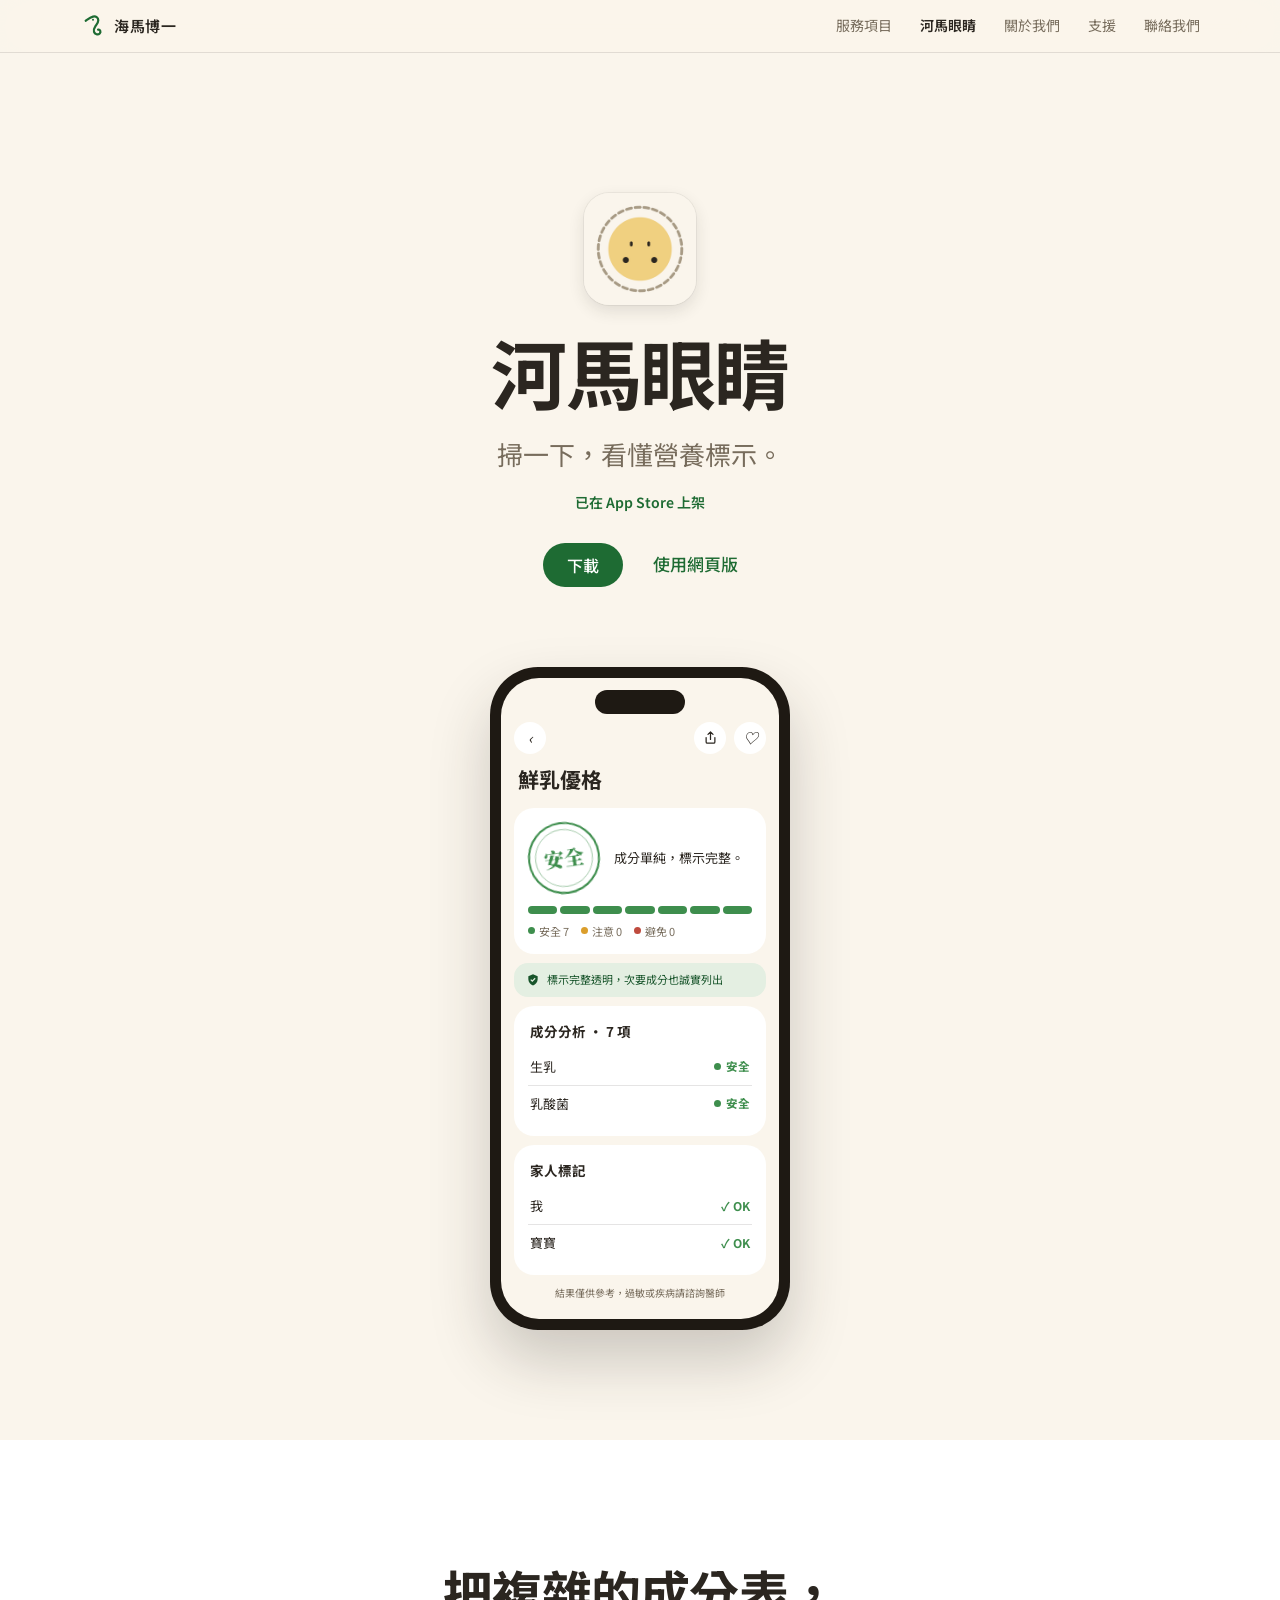
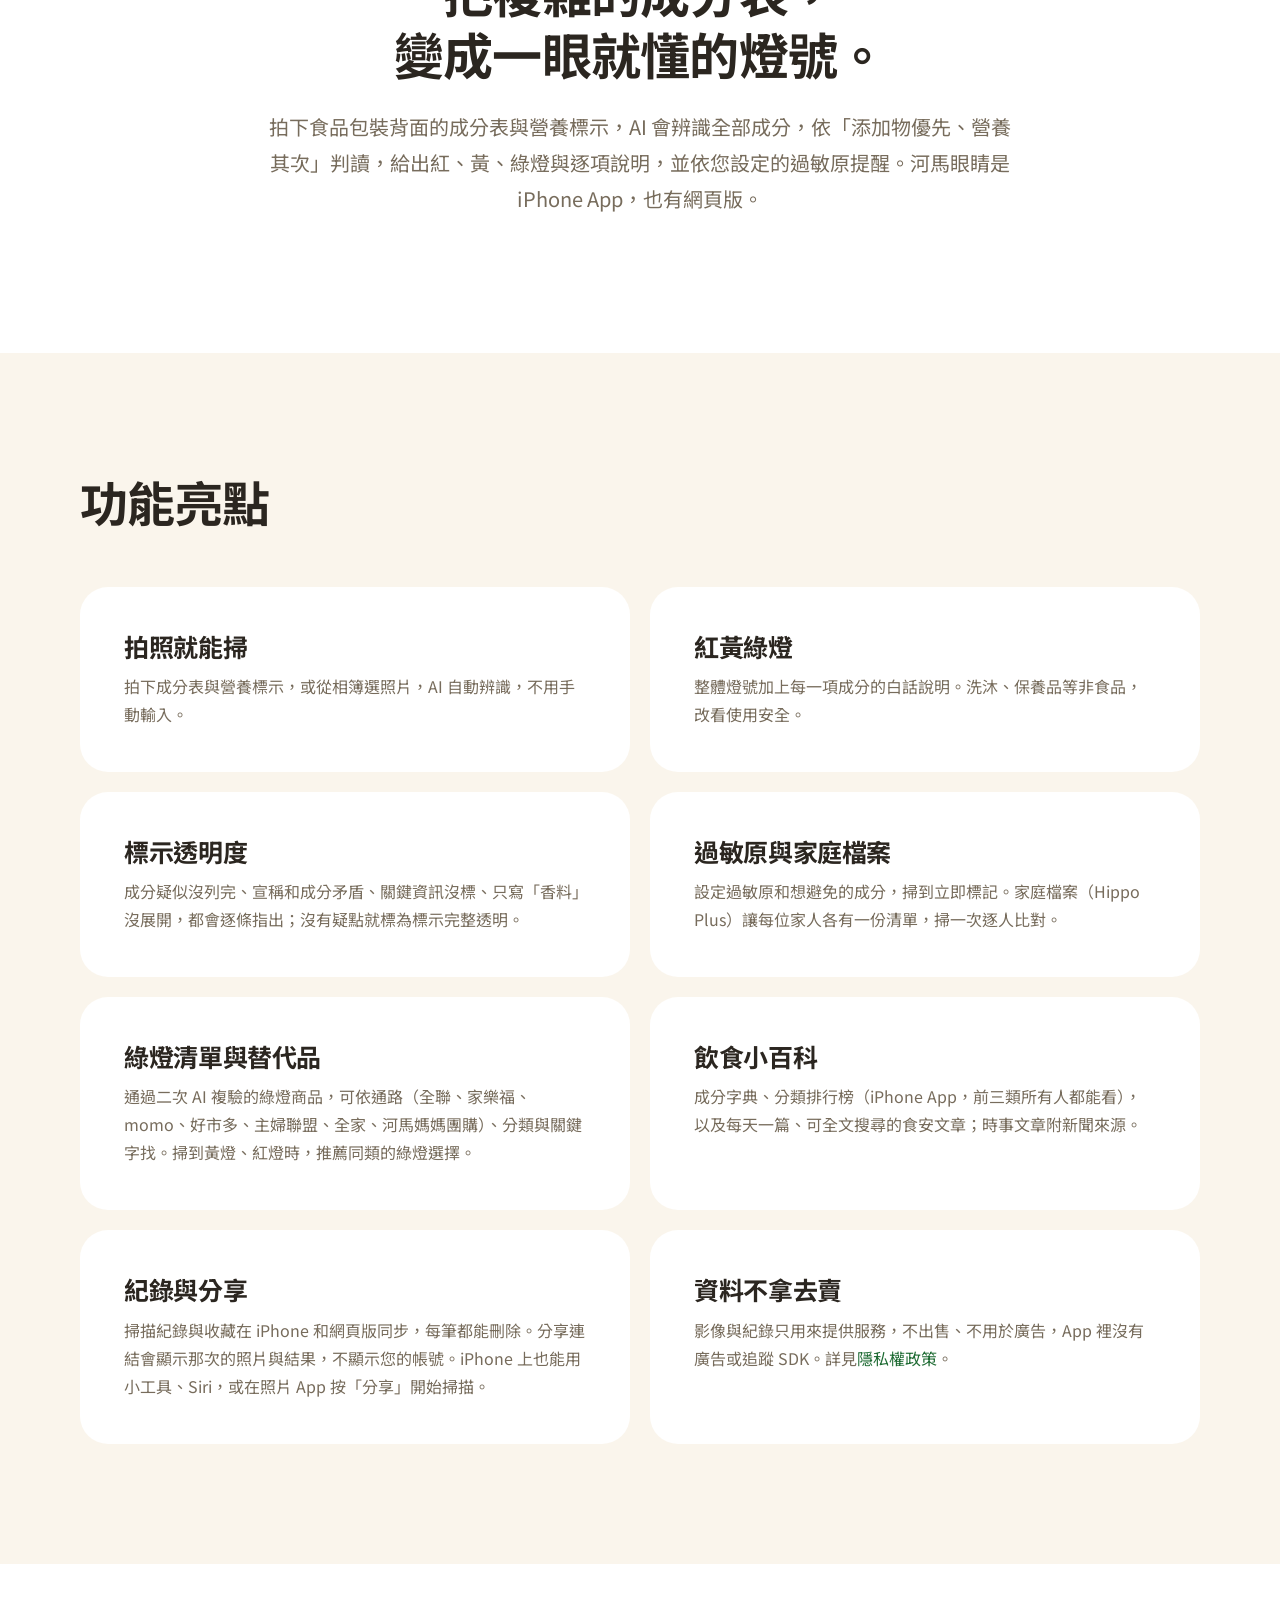
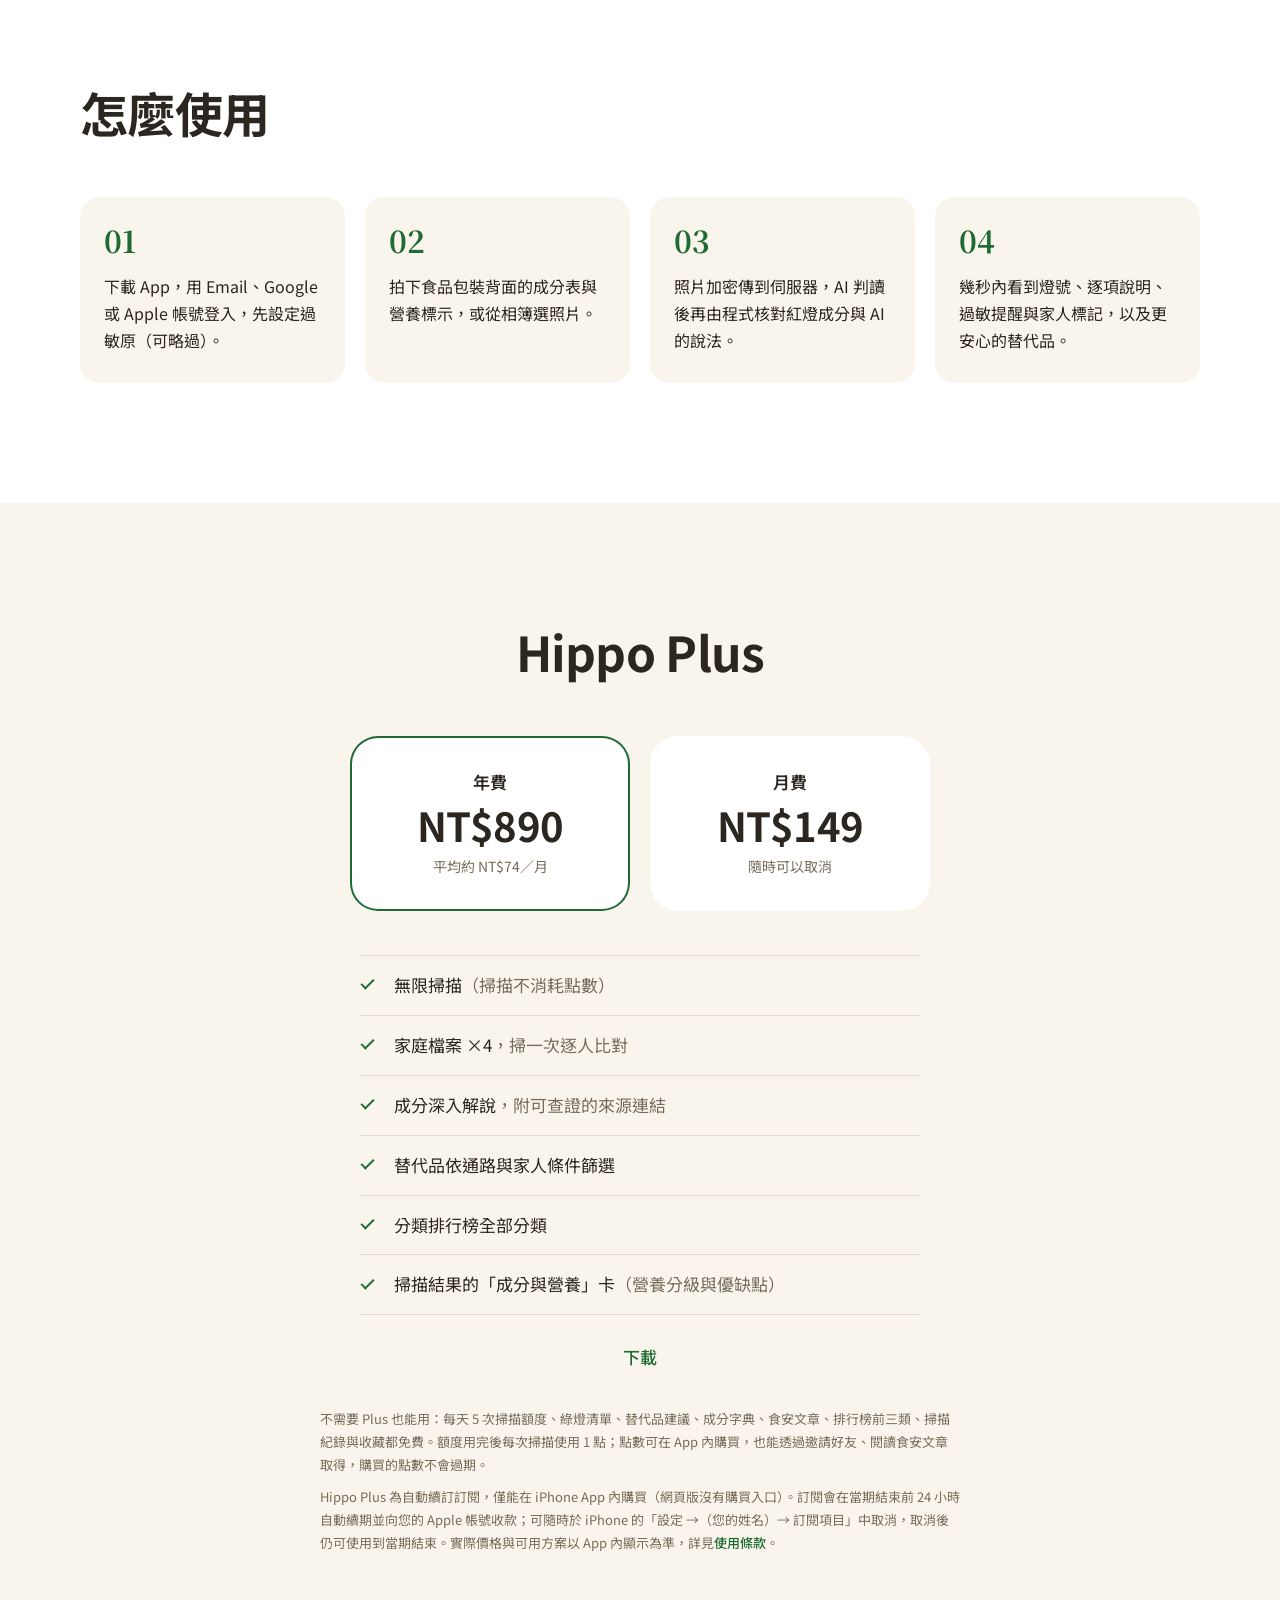
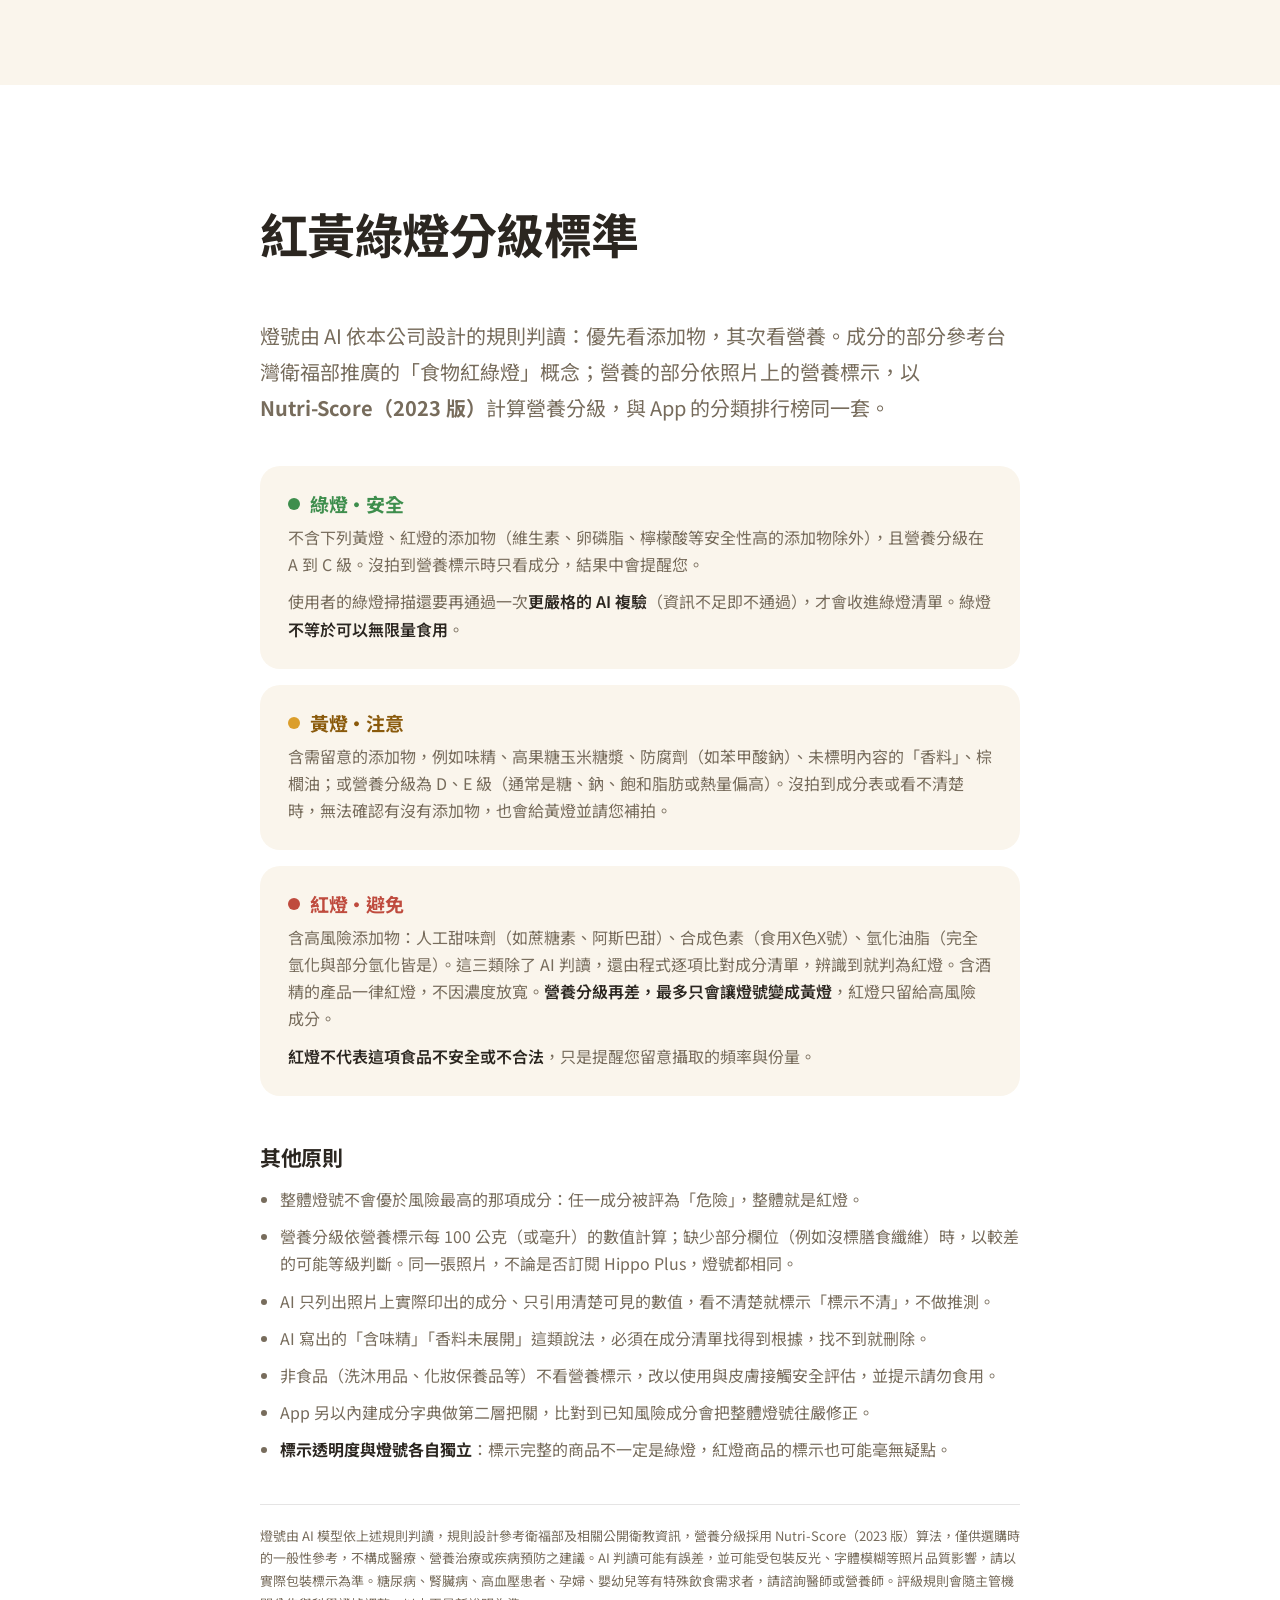
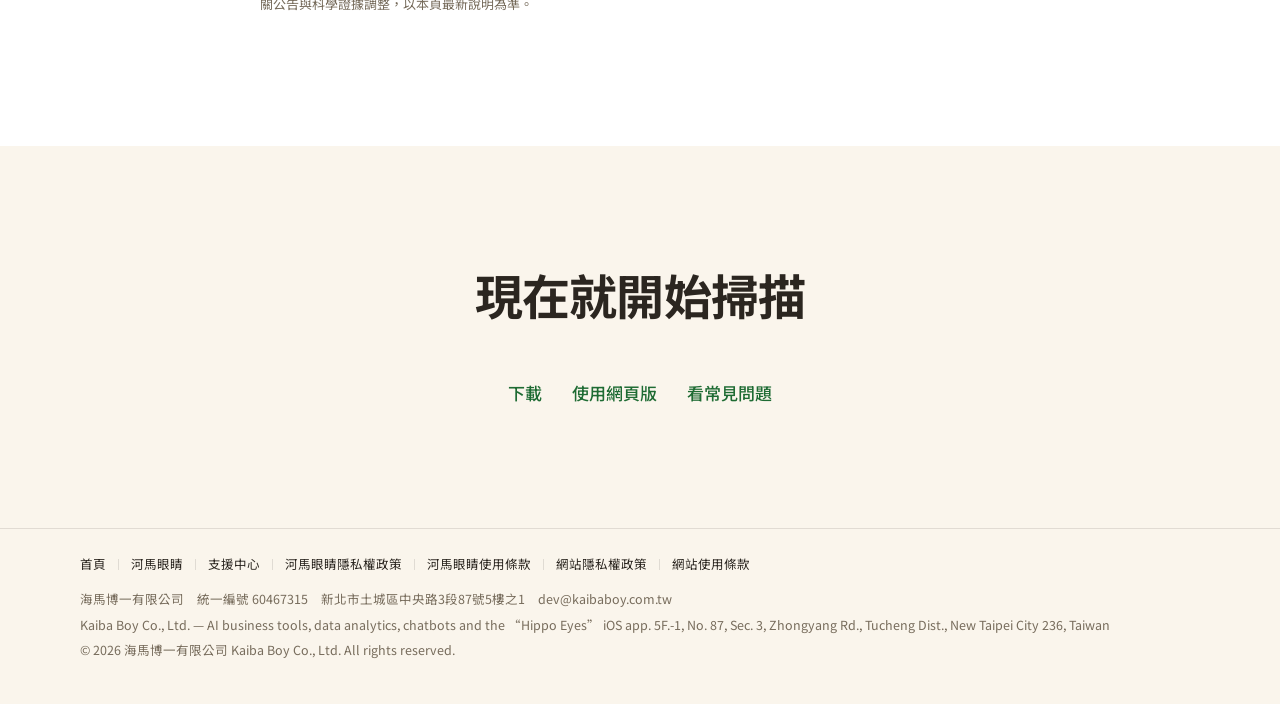
==== commit be0fbe8f: "河馬形象改用真的 App 圖示（iOS 圓角方形），拿掉圓形吉祥物貼紙 - 舊貼紙是 App 載入畫面那顆河馬，網站把它裁圓、加陰影、傾斜 7° 再壓在手機示意圖上，   比例看起來怪、也蓋到示意圖的" ====
--- a/hippo-eyes/index.html
+++ b/hippo-eyes/index.html
@@ -59,15 +59,15 @@
 <main id="main">
   <section class="hero">
     <div class="container center">
-      <p class="product-status">已在 App Store 上架</p>
+      <img class="app-icon app-icon-lg" src="/assets/app-icon.png" alt="河馬眼睛 App 圖示" width="112" height="112">
       <h1>河馬眼睛</h1>
       <p class="lead">掃一下，看懂營養標示。</p>
+      <p class="product-status product-status-after">已在 App Store 上架</p>
       <div class="actions">
         <a class="btn btn-primary" href="https://apps.apple.com/app/apple-store/id6789447915?pt=129139566&amp;ct=site-hippo-hero&amp;mt=8" target="_blank" rel="noopener">下載</a>
         <a class="link" href="https://app.littlehippobread.com.tw/" target="_blank" rel="noopener">使用網頁版</a>
       </div>
       <div class="hero-visual">
-        <div class="mascot"><img src="/assets/hippo-mascot.png" alt="陪您看成分的黃色河馬" width="124" height="124"></div>
         <div class="phone" role="img" aria-label="河馬眼睛 App 掃描結果頁示意：安全印章、風險色帶、成分分析與家人標記">
           <div class="phone-screen">
             <div class="phone-notch"></div>
--- a/assets/css/style.css
+++ b/assets/css/style.css
@@ -200,7 +200,19 @@
   display: flex; justify-content: center;
   margin-top: clamp(48px, 7vw, 80px);
 }
-.hero-visual .mascot { position: absolute; left: calc(50% - 250px); bottom: 70px; }
+
+/* App 圖示（真的 App icon，iOS 圓角方形；取代舊的圓形吉祥物貼紙） */
+.app-icon {
+  display: block;
+  width: 64px; height: 64px;
+  border-radius: 22.5%;
+  box-shadow: 0 0 0 1px rgba(43, 38, 32, 0.06), 0 6px 16px rgba(43, 38, 32, 0.12);
+}
+.app-icon-lg { width: 112px; height: 112px; margin: 0 auto 24px; }
+.product-status-after { margin: 18px 0 0; font-size: 14px; }
+.product-id { display: flex; align-items: center; gap: 14px; margin-bottom: 20px; }
+.product-id .product-name { margin: 0; }
+.product-tile .app-icon { box-shadow: 0 8px 20px rgba(8, 30, 15, 0.35); }
 
 /* ---------- 白色大磚（服務、功能） ---------- */
 .tile-grid {
@@ -241,14 +253,7 @@
   display: flex; justify-content: center; align-items: flex-start;
   height: clamp(380px, 40vw, 470px);
 }
-.product-visual .mascot { position: absolute; left: -24px; bottom: 36px; }
-
-.mascot { width: 124px; z-index: 2; transform: rotate(7deg); }
-.mascot img {
-  display: block; width: 124px; height: 124px; object-fit: cover;
-  border-radius: 50%;
-  box-shadow: 0 14px 30px rgba(16, 46, 40, 0.28);
-}
+
 
 /* ---------- 三種燈號 ---------- */
 .lights {
@@ -579,9 +584,9 @@
 @media (max-width: 960px) {
   .product-tile { grid-template-columns: 1fr; text-align: center; }
   .product-tile .actions { justify-content: center; }
+  .product-id { justify-content: center; }
   .product-copy { padding-bottom: 8px; }
   .product-visual { height: 400px; }
-  .product-visual .mascot { left: calc(50% - 215px); }
   .steps { grid-template-columns: repeat(2, minmax(0, 1fr)); }
 }
 @media (max-width: 760px) {
@@ -592,8 +597,6 @@
   body { font-size: 16px; }
   .steps { grid-template-columns: 1fr; }
   .plans { grid-template-columns: minmax(0, 1fr); }
-  .hero-visual .mascot, .product-visual .mascot { left: 0; width: 92px; bottom: 36px; }
-  .mascot img { width: 92px; height: 92px; }
   .info-list > div { grid-template-columns: 1fr; gap: 2px; }
   .group-list, .faq-list, .info-list { padding: 0 18px; }
   .light-row { padding: 22px 20px; }
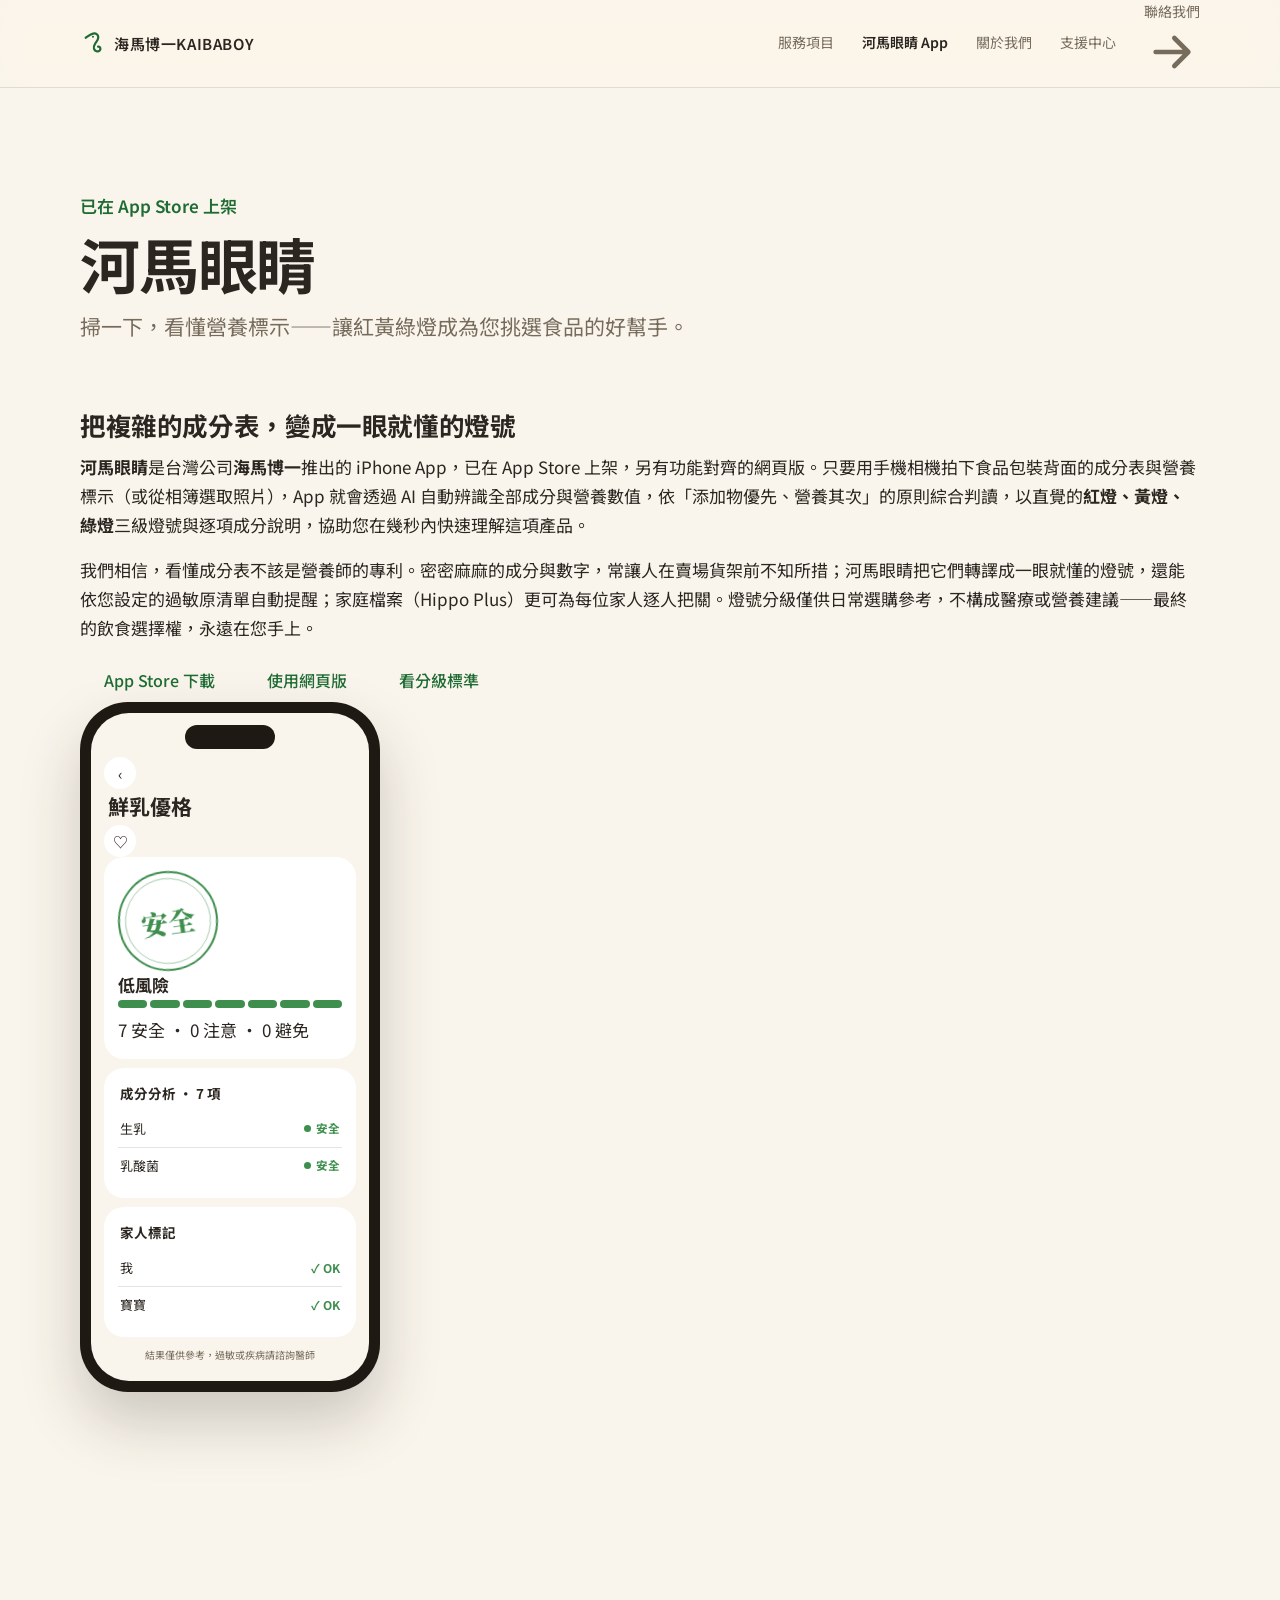
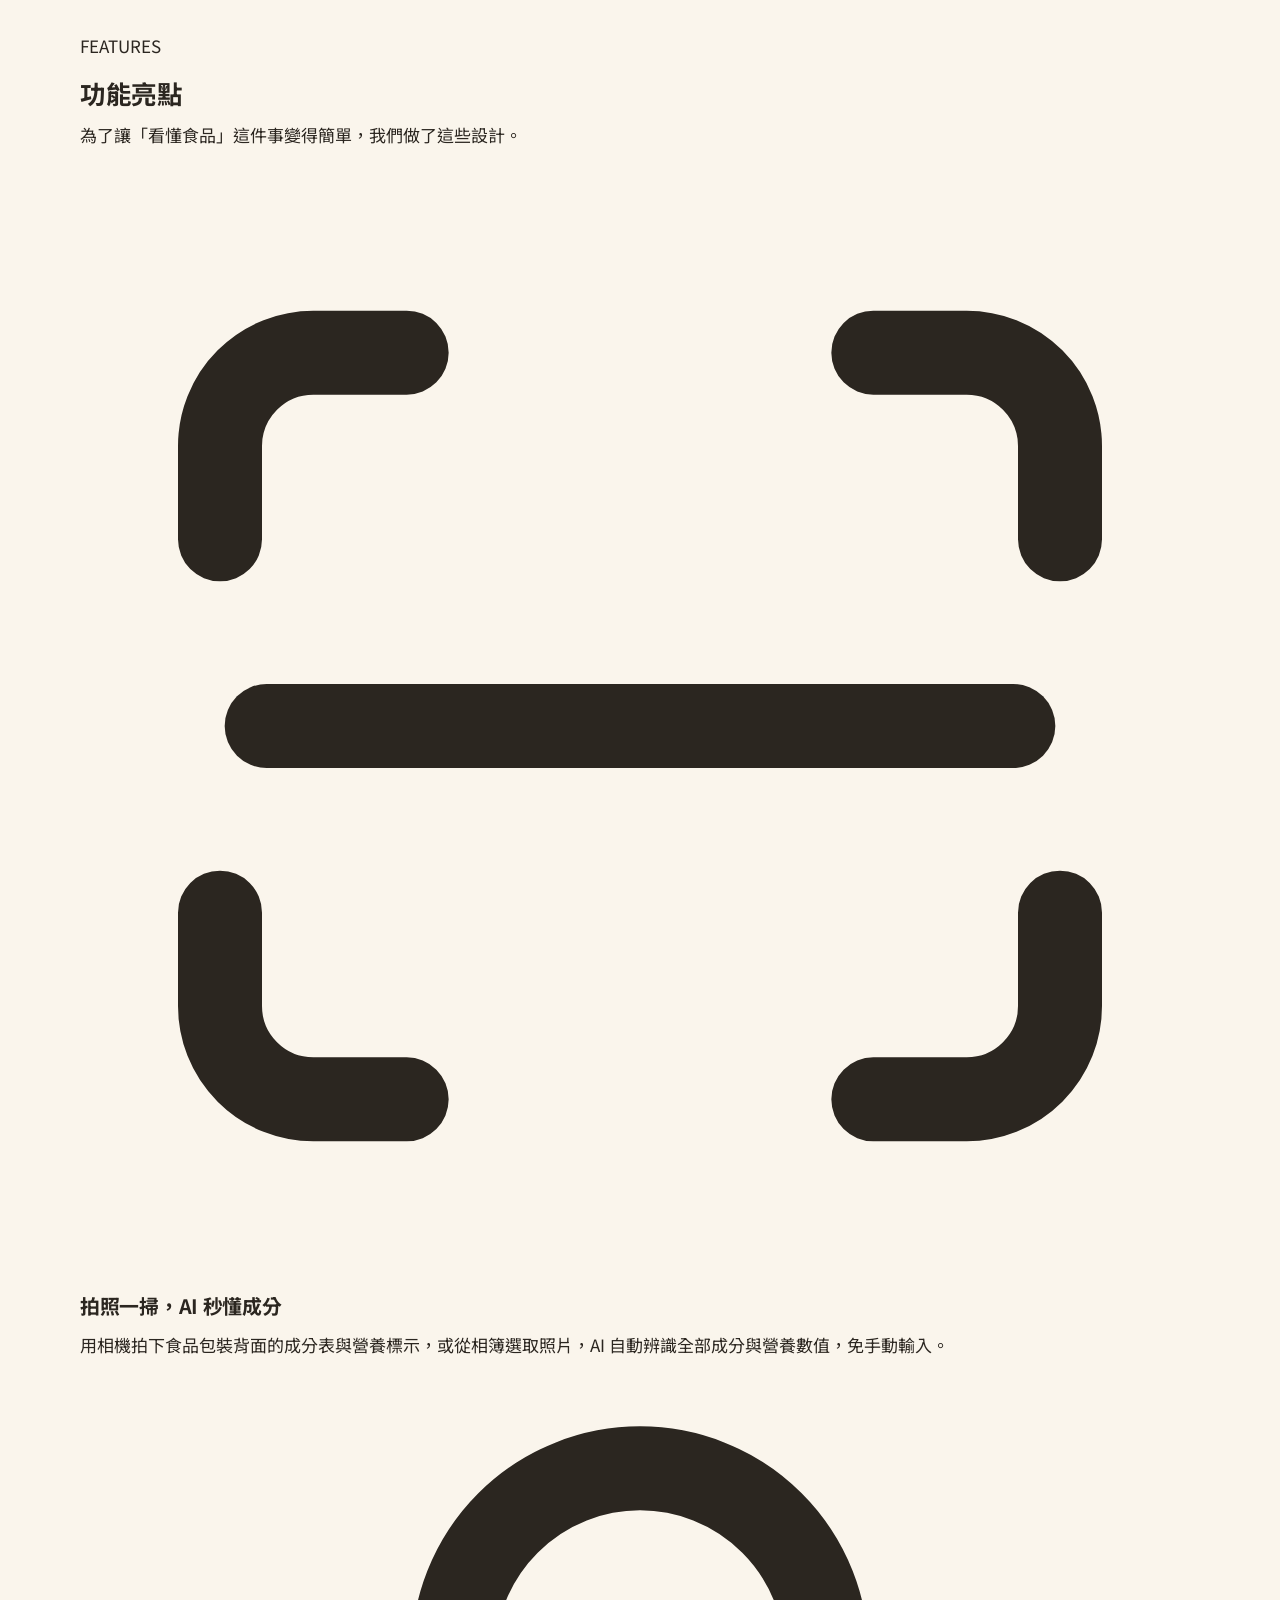
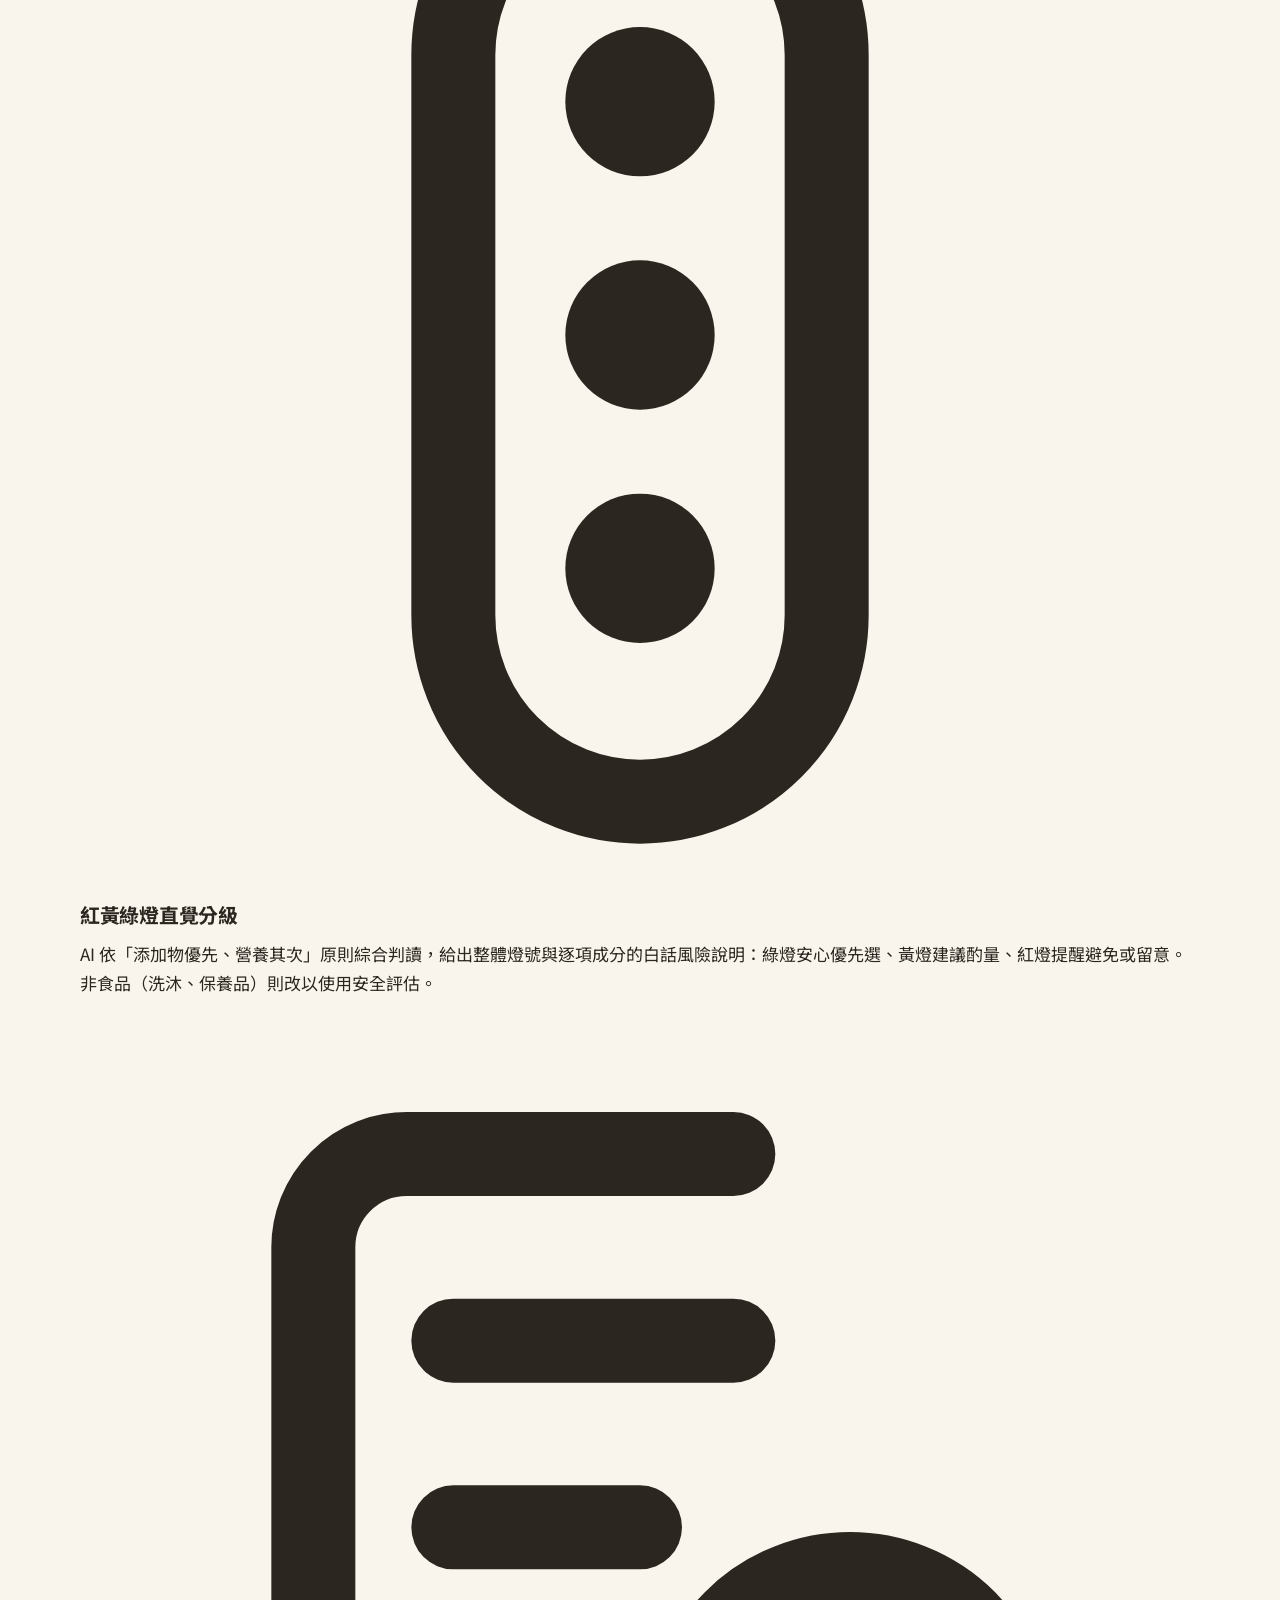
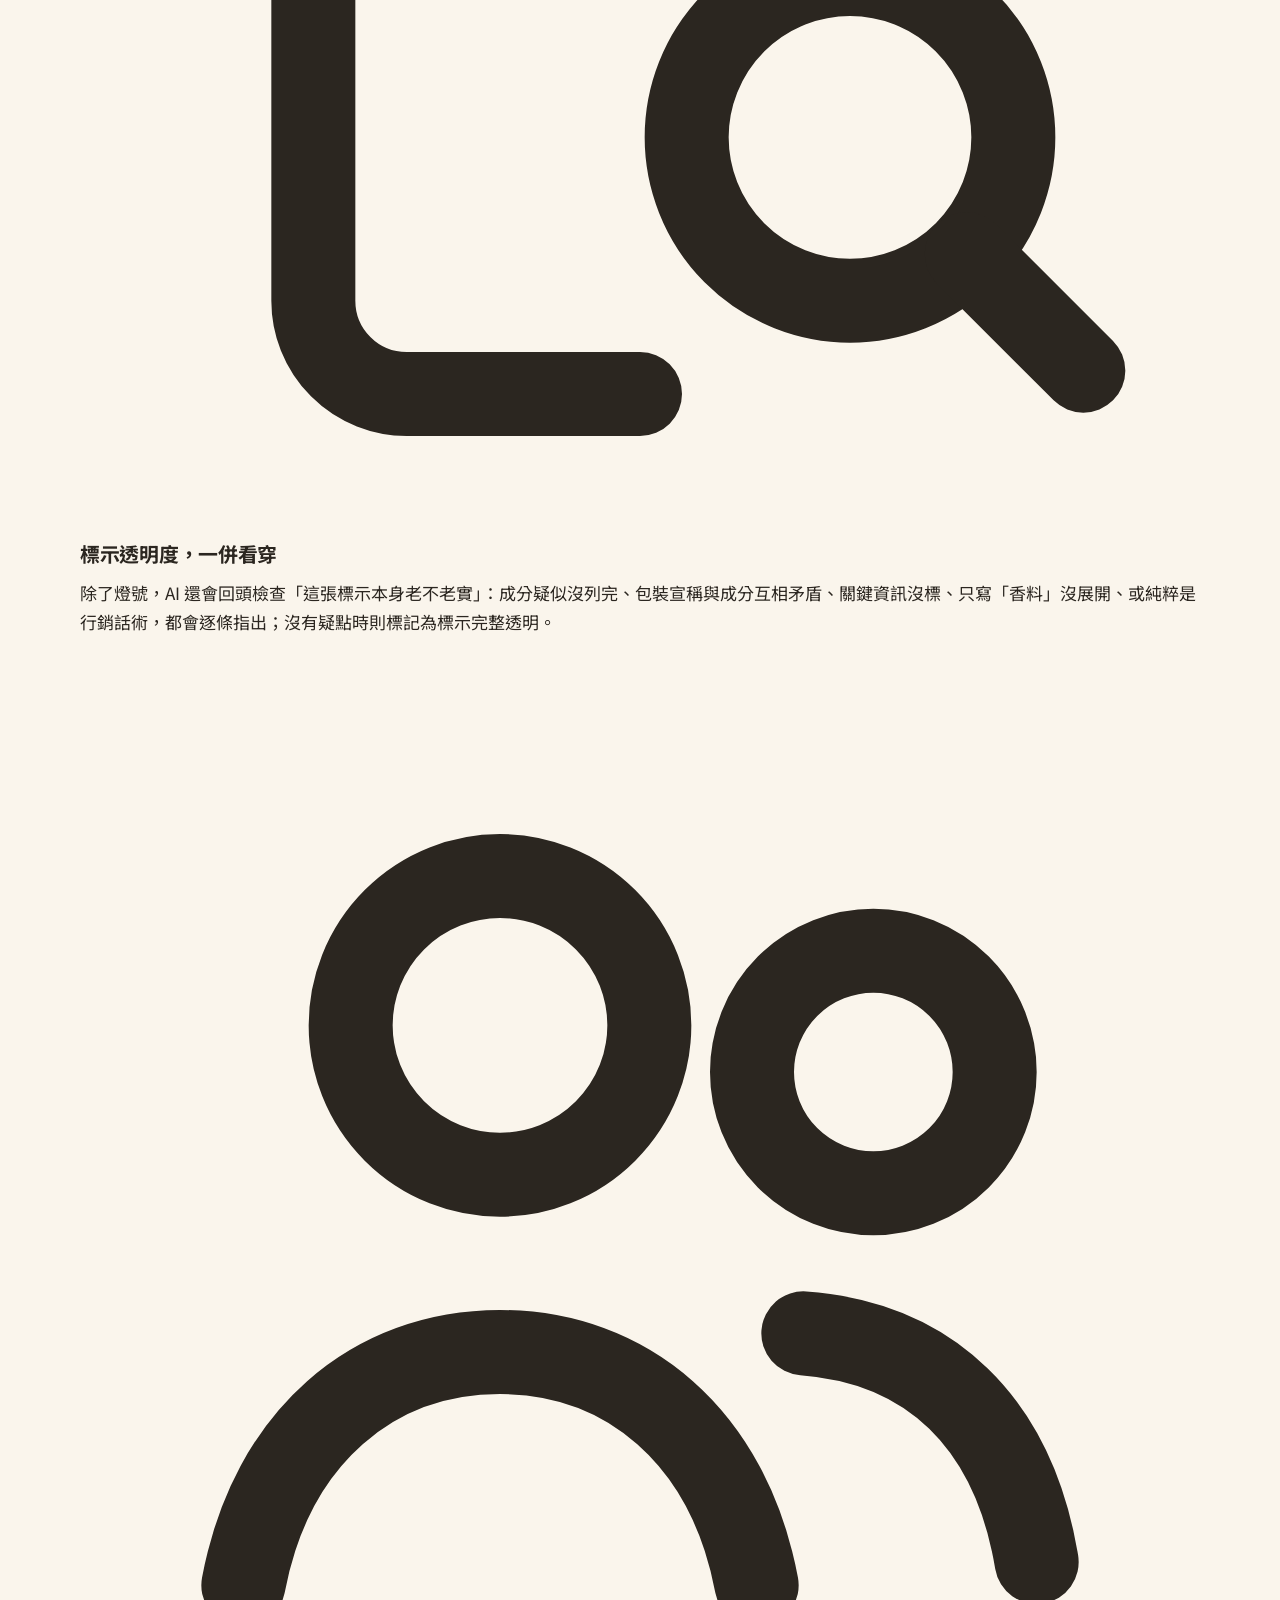
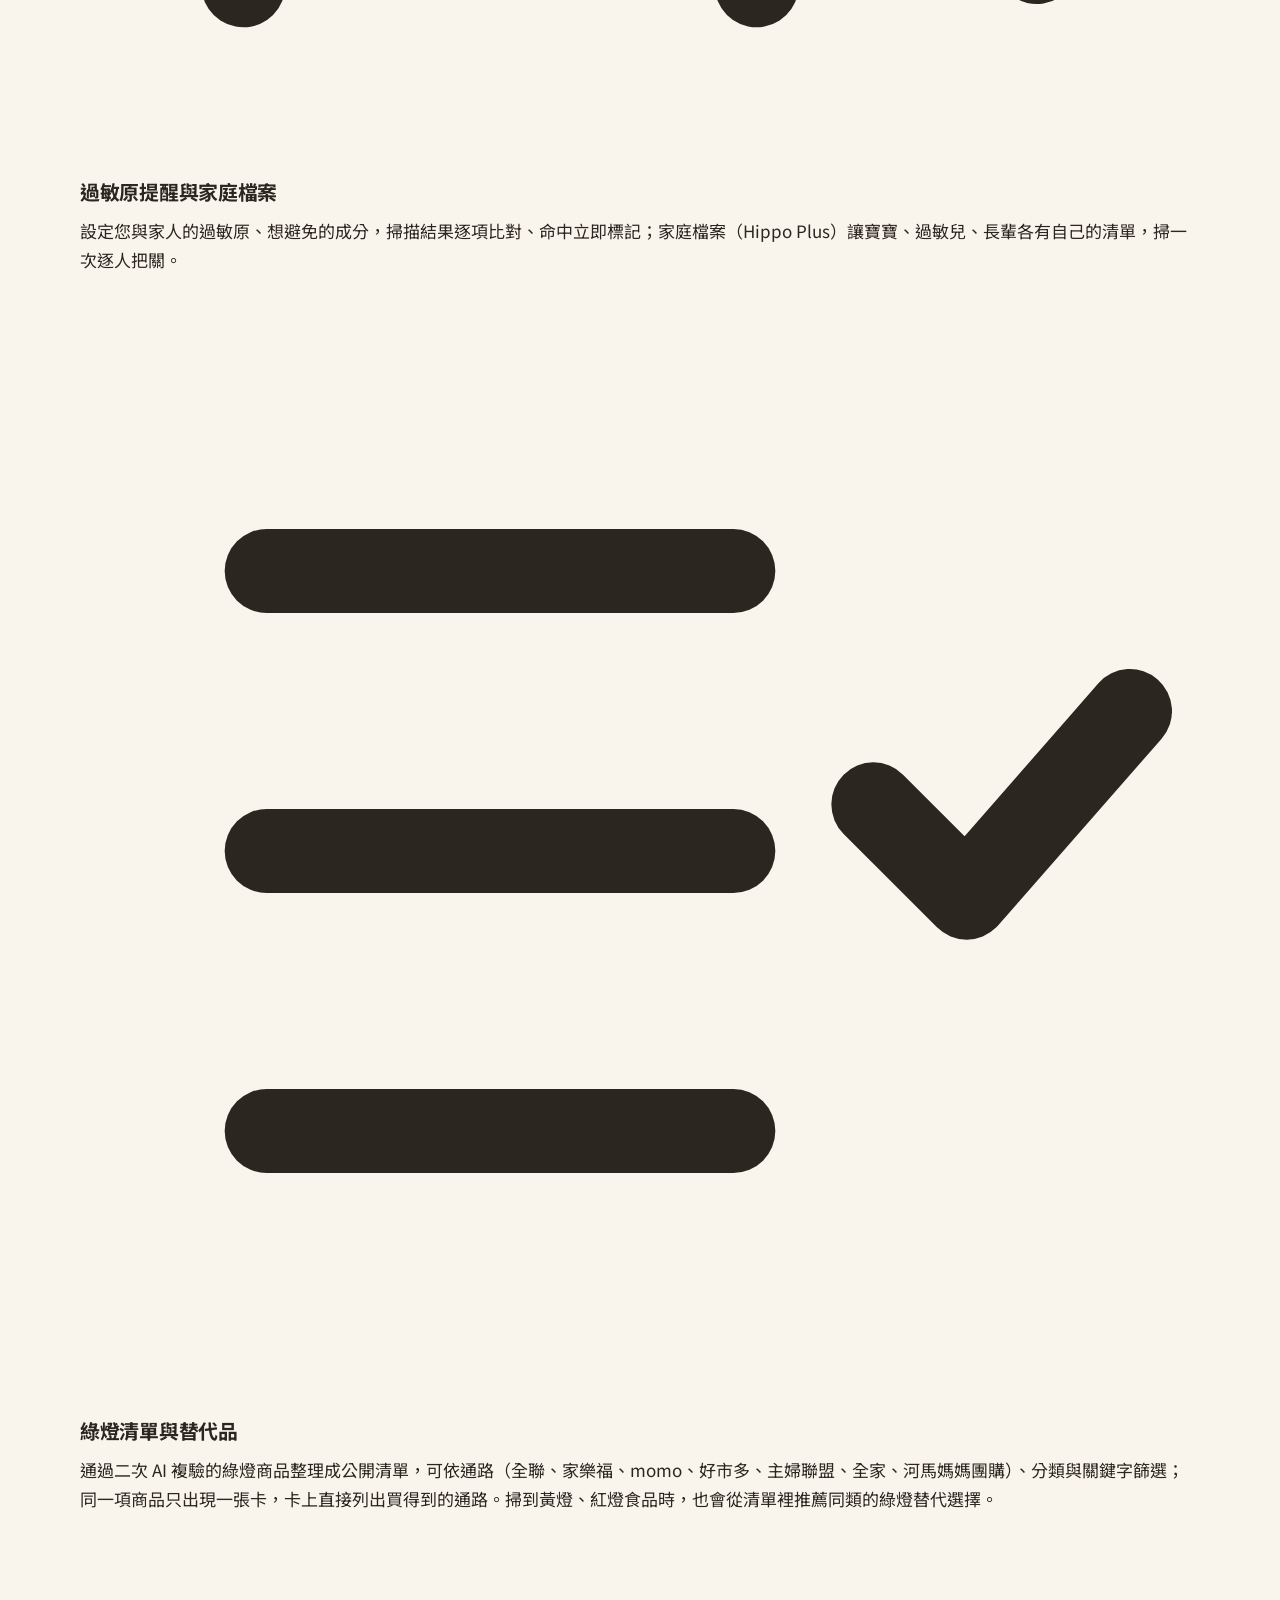
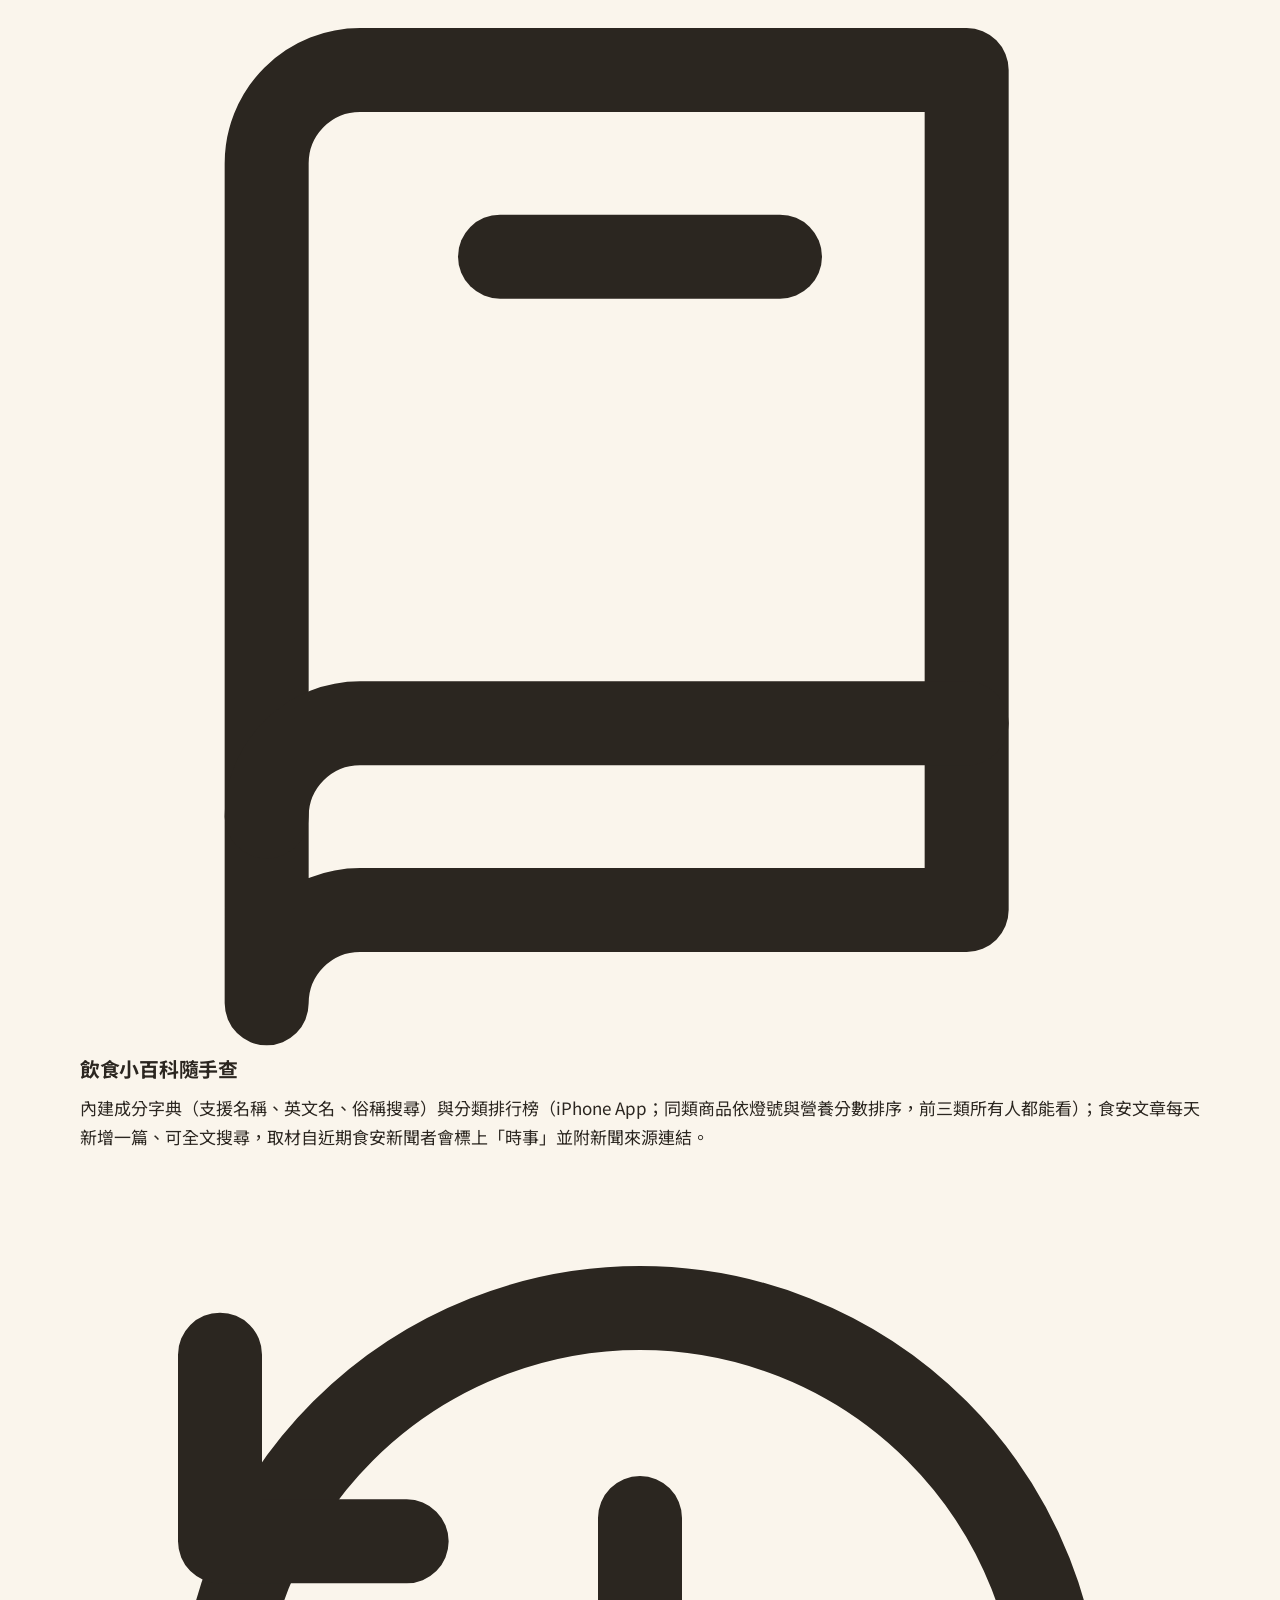
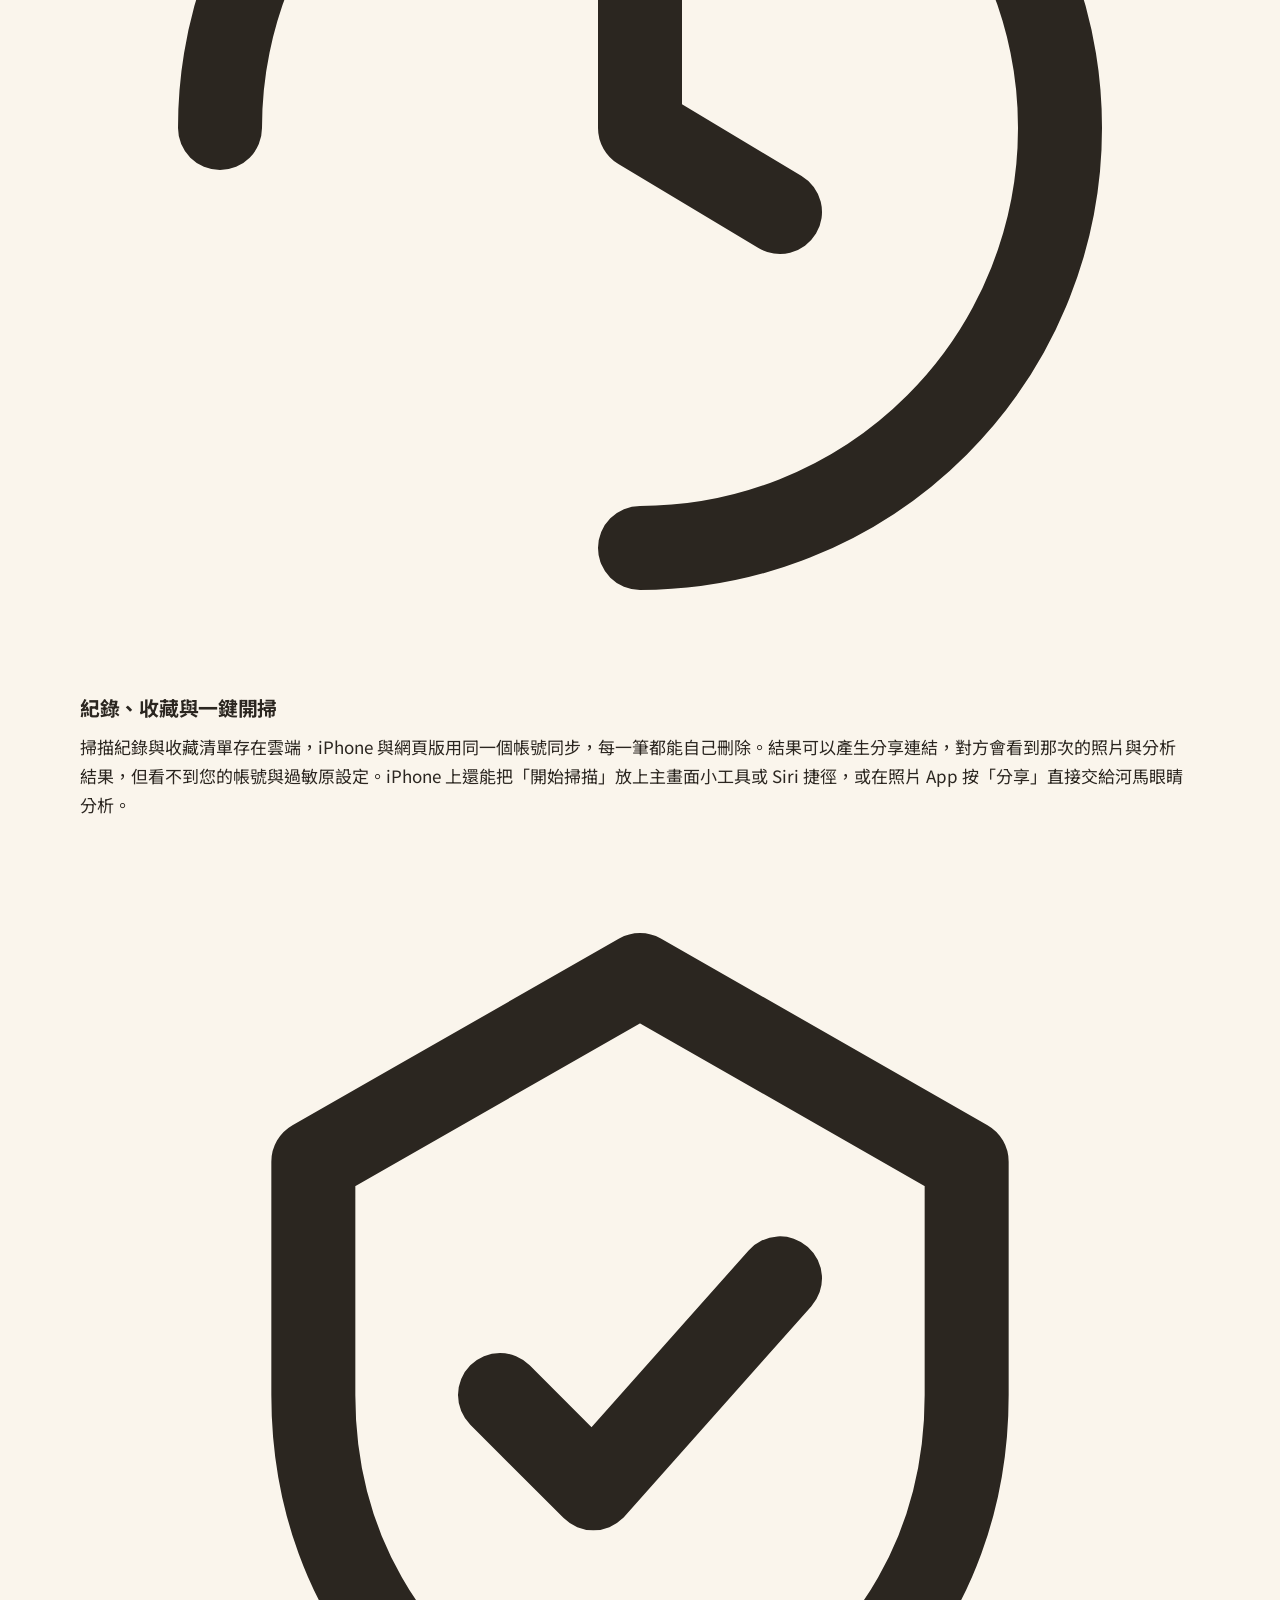
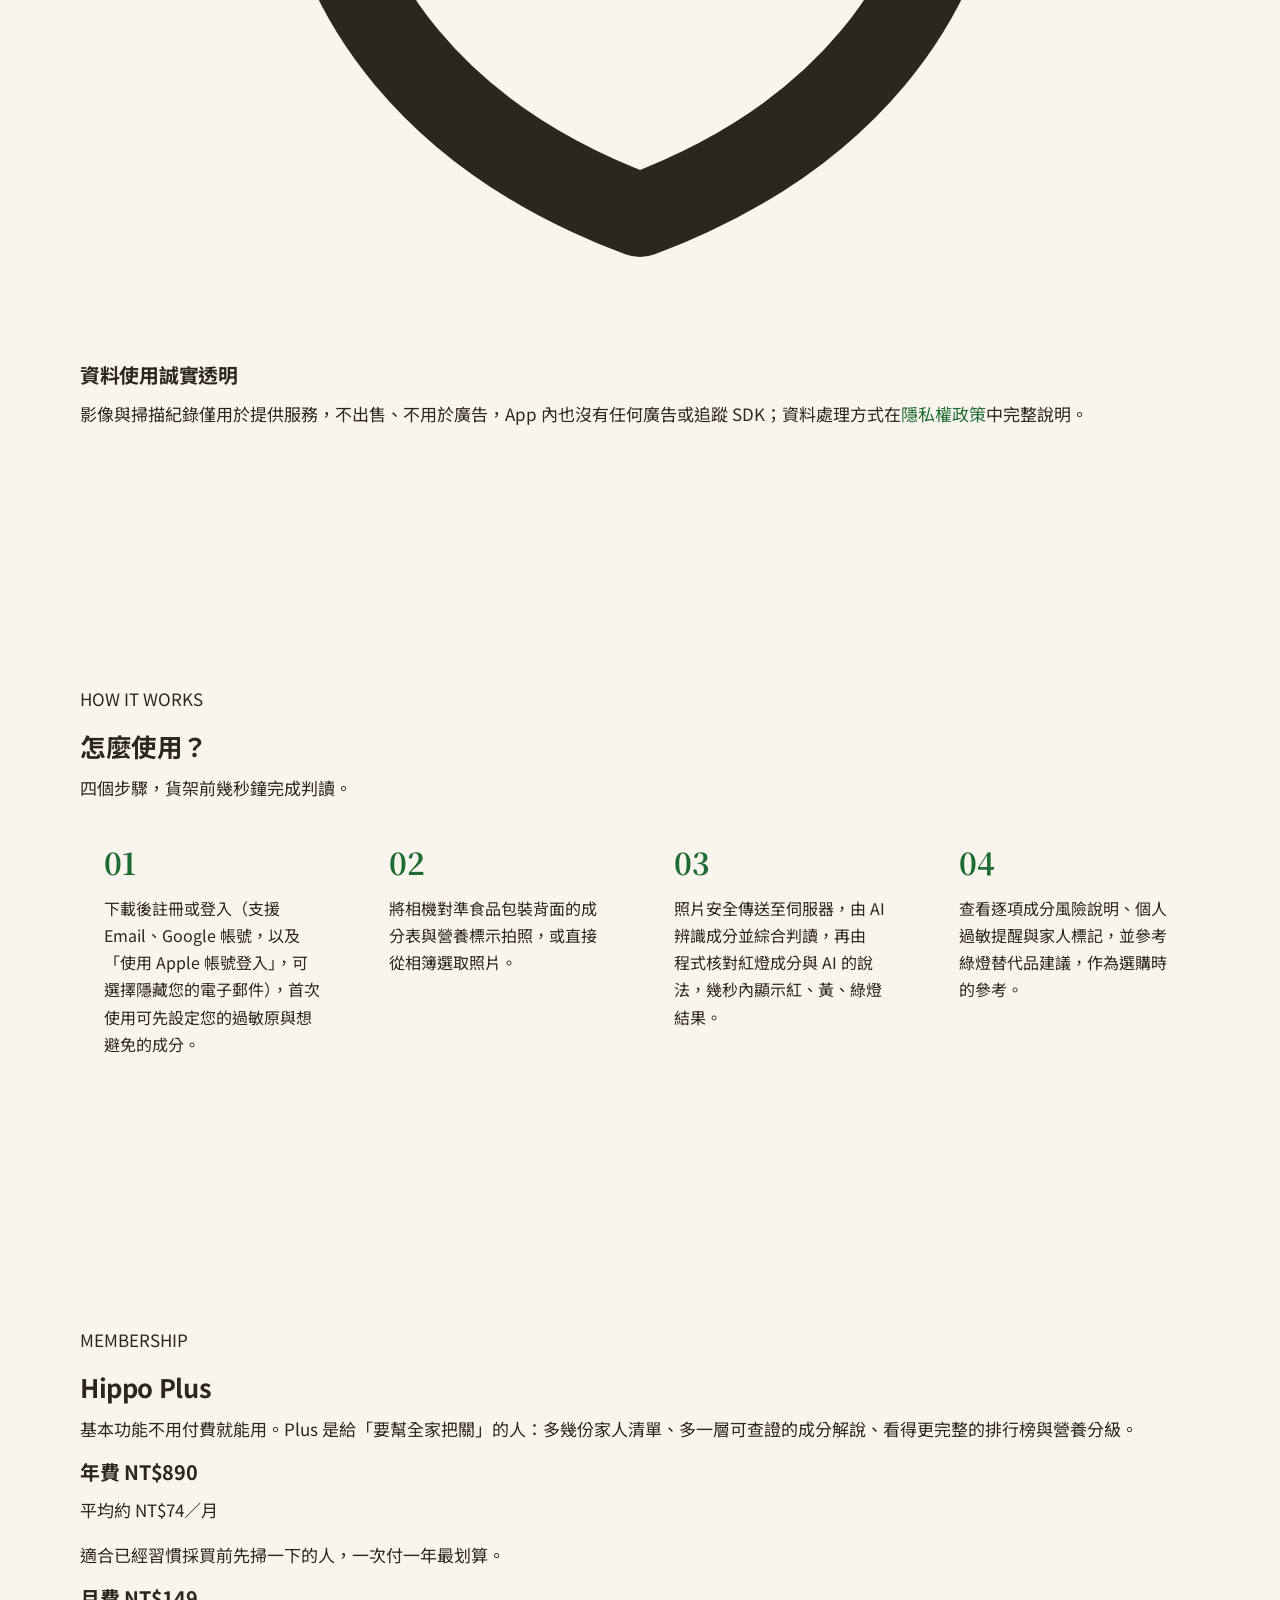
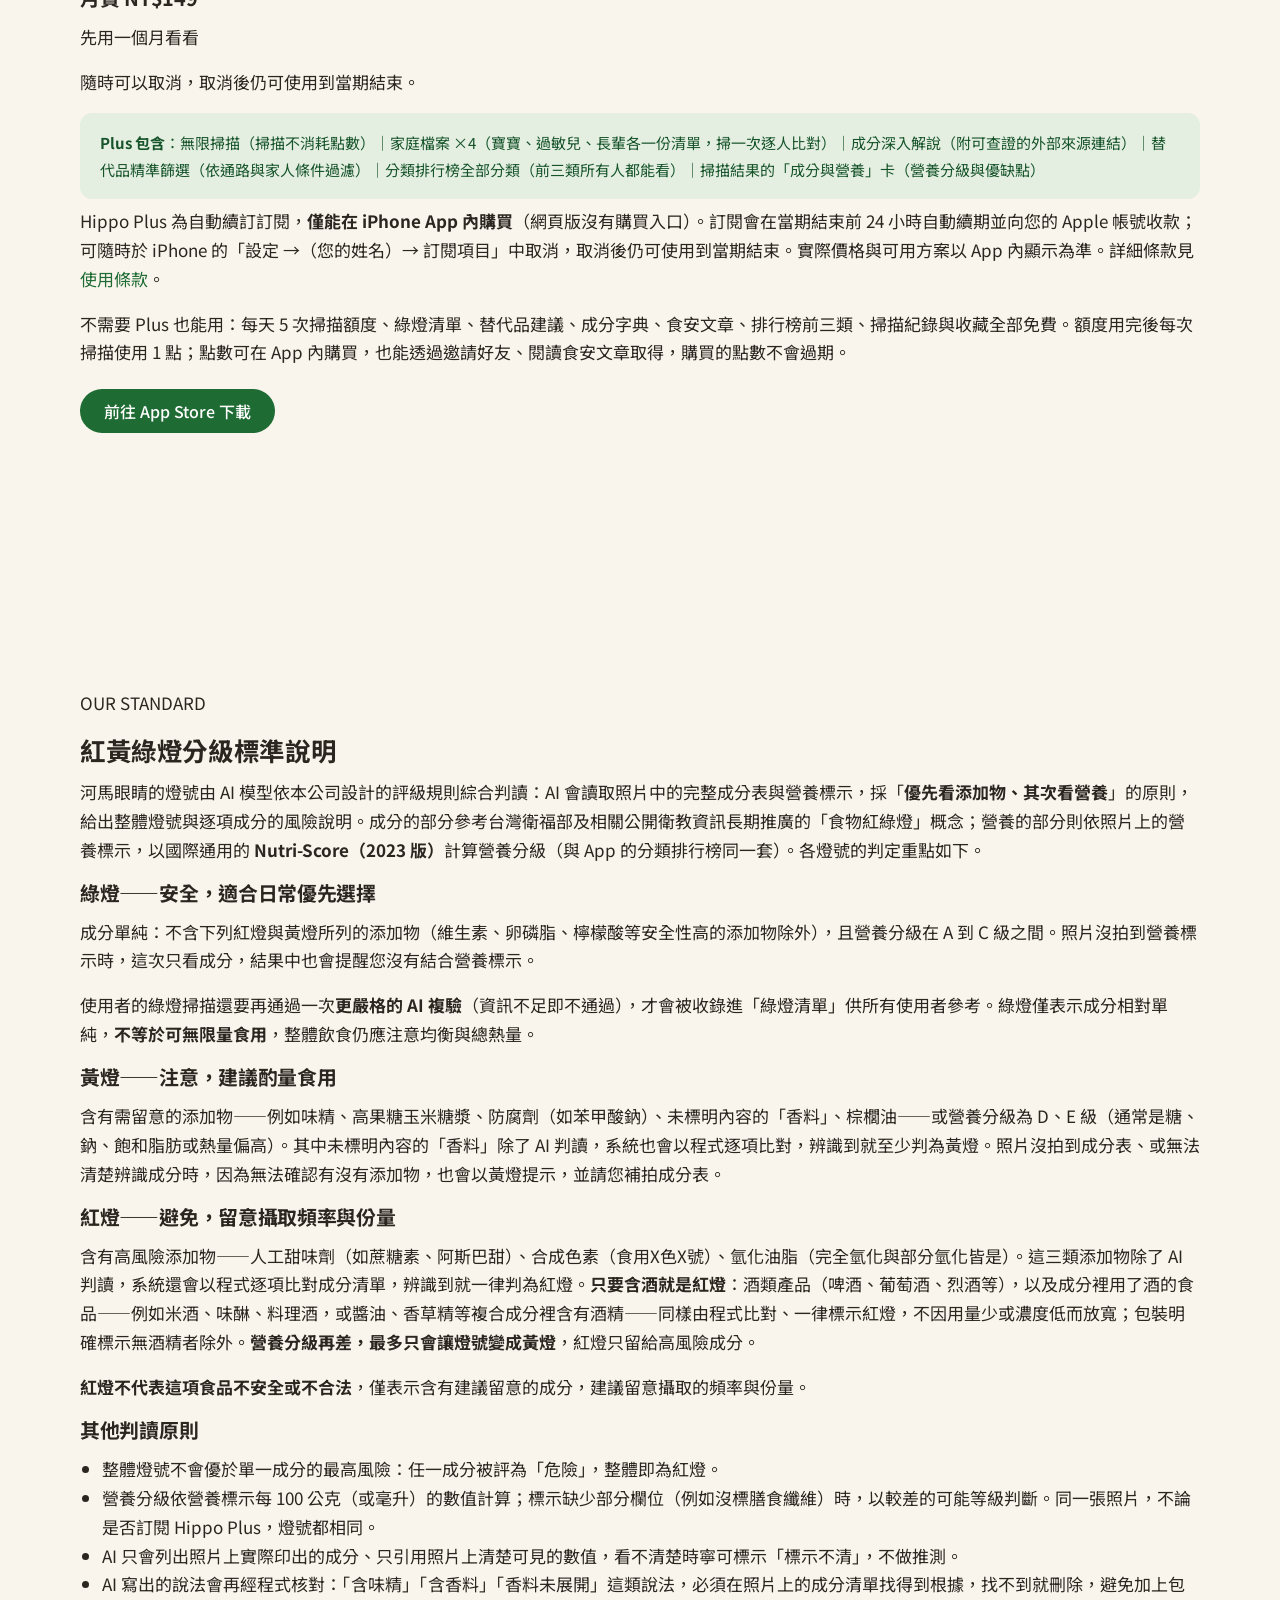
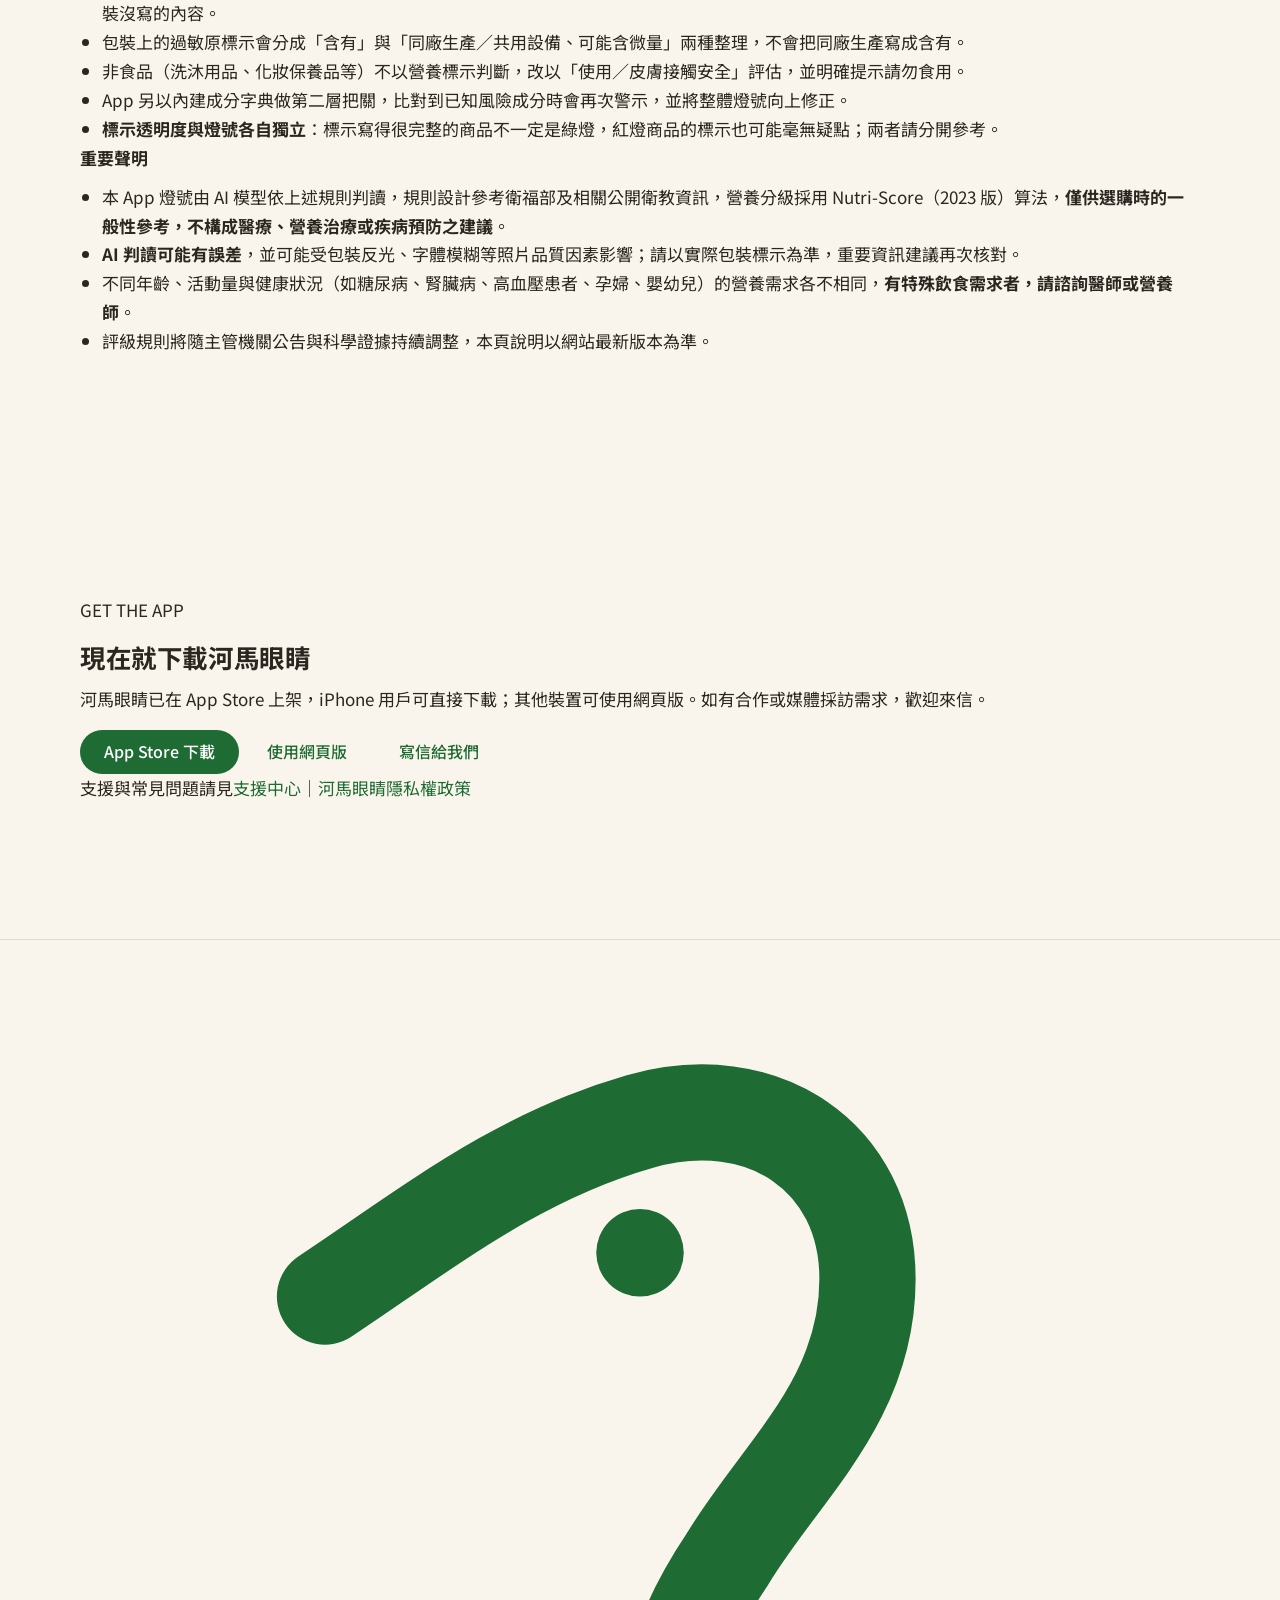
==== commit 41a869c5: "河馬眼睛燈號說明跟上 gemini-scan v217–v219：只要含酒就是紅燈、未標明內容的香料至少黃燈、過敏原含有／同廠分開 - 分級標準（hippo-eyes/#standard）：   - " ====
--- a/hippo-eyes/index.html
+++ b/hippo-eyes/index.html
@@ -36,205 +36,245 @@
 </head>
 <body>
 
-<a class="skip-link" href="#main">跳到主要內容</a>
 <header class="site-header">
   <div class="container">
     <a class="brand" href="/">
       <svg class="logo-mark" viewBox="0 0 64 64" xmlns="http://www.w3.org/2000/svg" aria-hidden="true"><g transform="translate(4 1)"><path d="M 10 18 C 16 14, 21 10, 28 8 C 35 6, 41 10, 41 17 C 41 24, 36 28, 33 33 C 30 37.5, 29 41, 30.5 45.5 C 32.5 51.5, 40 54, 44.5 49.5 C 48 45.5, 46 39, 40.5 40" fill="none" stroke="#1E6B33" stroke-width="5.5" stroke-linecap="round"/><circle cx="28" cy="15.5" r="2.5" fill="#1E6B33"/></g></svg>
-      <span class="brand-text">海馬博一</span>
+      <span class="brand-text">海馬博一<span class="brand-en">KAIBABOY</span></span>
     </a>
     <button class="nav-toggle" aria-label="開啟選單" aria-expanded="false">
-      <svg viewBox="0 0 24 24" fill="none" stroke="currentColor" stroke-width="2" stroke-linecap="round"><path d="M4 8h16M4 16h16"/></svg>
+      <svg viewBox="0 0 24 24" fill="none" stroke="currentColor" stroke-width="2" stroke-linecap="round"><path d="M4 7h16M4 12h16M4 17h16"/></svg>
     </button>
     <nav class="site-nav" aria-label="主選單">
       <a href="/#services">服務項目</a>
-      <a href="/hippo-eyes/">河馬眼睛</a>
+      <a href="/hippo-eyes/">河馬眼睛 App</a>
       <a href="/#about">關於我們</a>
-      <a href="/support/">支援</a>
-      <a href="/#contact">聯絡我們</a>
+      <a href="/support/">支援中心</a>
+      <a class="nav-cta" href="/#contact">聯絡我們<svg viewBox="0 0 24 24" fill="none" stroke="currentColor" stroke-width="2" stroke-linecap="round" stroke-linejoin="round" aria-hidden="true"><path d="M5 12h14M13 6l6 6-6 6"/></svg></a>
     </nav>
   </div>
 </header>
 
-<main id="main">
-  <section class="hero">
-    <div class="container center">
-      <img class="app-icon app-icon-lg" src="/assets/app-icon.png" alt="河馬眼睛 App 圖示" width="112" height="112">
+<main>
+  <section class="page-hero">
+    <div class="container">
+      <span class="badge-live">已在 App Store 上架</span>
       <h1>河馬眼睛</h1>
-      <p class="lead">掃一下，看懂營養標示。</p>
-      <p class="product-status product-status-after">已在 App Store 上架</p>
-      <div class="actions">
-        <a class="btn btn-primary" href="https://apps.apple.com/app/apple-store/id6789447915?pt=129139566&amp;ct=site-hippo-hero&amp;mt=8" target="_blank" rel="noopener">下載</a>
-        <a class="link" href="https://app.littlehippobread.com.tw/" target="_blank" rel="noopener">使用網頁版</a>
-      </div>
-      <div class="hero-visual">
-        <div class="phone" role="img" aria-label="河馬眼睛 App 掃描結果頁示意：安全印章、風險色帶、成分分析與家人標記">
-          <div class="phone-screen">
-            <div class="phone-notch"></div>
-            <div class="mock-nav" aria-hidden="true">
-              <i class="mock-circle">‹</i>
-              <span><i class="mock-circle"><svg viewBox="0 0 24 24" fill="none" stroke="currentColor" stroke-width="2" stroke-linecap="round" stroke-linejoin="round"><path d="M12 3v12M8 7l4-4 4 4"/><path d="M5 12v7a2 2 0 0 0 2 2h10a2 2 0 0 0 2-2v-7"/></svg></i><i class="mock-circle">♡</i></span>
+      <p>掃一下，看懂營養標示——讓紅黃綠燈成為您挑選食品的好幫手。</p>
+    </div>
+  </section>
+
+  <!-- 介紹 + 手機模型 -->
+  <section class="section">
+    <div class="container">
+      <div class="app-highlight">
+        <div>
+          <h2>把複雜的成分表，變成一眼就懂的燈號</h2>
+          <p class="app-desc"><strong>河馬眼睛</strong>是台灣公司<strong>海馬博一</strong>推出的 iPhone App，已在 App Store 上架，另有功能對齊的網頁版。只要用手機相機拍下食品包裝背面的成分表與營養標示（或從相簿選取照片），App 就會透過 AI 自動辨識全部成分與營養數值，依「添加物優先、營養其次」的原則綜合判讀，以直覺的<strong>紅燈、黃燈、綠燈</strong>三級燈號與逐項成分說明，協助您在幾秒內快速理解這項產品。</p>
+          <p class="app-desc">我們相信，看懂成分表不該是營養師的專利。密密麻麻的成分與數字，常讓人在賣場貨架前不知所措；河馬眼睛把它們轉譯成一眼就懂的燈號，還能依您設定的過敏原清單自動提醒；家庭檔案（Hippo Plus）更可為每位家人逐人把關。燈號分級僅供日常選購參考，不構成醫療或營養建議——最終的飲食選擇權，永遠在您手上。</p>
+          <div class="hero-actions" style="justify-content:flex-start;">
+            <a class="btn btn-solid" href="https://apps.apple.com/app/apple-store/id6789447915?pt=129139566&ct=site-hippo-hero&mt=8" target="_blank" rel="noopener">App Store 下載</a>
+            <a class="btn btn-outline" href="https://app.littlehippobread.com.tw/" target="_blank" rel="noopener">使用網頁版</a>
+            <a class="btn btn-outline" href="#standard">看分級標準</a>
+          </div>
+        </div>
+        <div class="phone-wrap">
+          <div class="phone" role="img" aria-label="河馬眼睛 App 掃描結果頁示意：綠燈檢驗印章、逐項成分風險與家人標記">
+            <div class="phone-screen">
+              <div class="phone-notch"></div>
+              <div class="mock-top">
+                <span class="mock-circle" aria-hidden="true">‹</span>
+                <span class="mock-title">鮮乳優格</span>
+                <span class="mock-circle" aria-hidden="true">♡</span>
+              </div>
+              <div class="mock-card mock-verdict">
+                <div class="stamp stamp-pop"><b>安全</b></div>
+                <div class="mock-verdict-info">
+                  <strong>低風險</strong>
+                  <div class="risk-band" aria-hidden="true"><i></i><i></i><i></i><i></i><i></i><i></i><i></i></div>
+                  <span class="mock-stats">7 安全 · 0 注意 · 0 避免</span>
+                </div>
+              </div>
+              <div class="mock-card">
+                <div class="mock-section-title">成分分析 · 7 項</div>
+                <div class="mock-row"><span class="mock-name">生乳</span><em class="chip safe">安全</em></div>
+                <div class="mock-row"><span class="mock-name">乳酸菌</span><em class="chip safe">安全</em></div>
+              </div>
+              <div class="mock-card">
+                <div class="mock-section-title">家人標記</div>
+                <div class="mock-row"><span class="mock-name">我</span><span class="mock-ok">✓ OK</span></div>
+                <div class="mock-row"><span class="mock-name">寶寶</span><span class="mock-ok">✓ OK</span></div>
+              </div>
+              <p class="mock-disclaimer">結果僅供參考，過敏或疾病請諮詢醫師</p>
             </div>
-            <div class="mock-title">鮮乳優格</div>
-            <div class="mock-card">
-              <div class="mock-verdict-row">
-                <div class="stamp stamp-pop"><b>安全</b></div>
-                <p class="mock-summary">成分單純，標示完整。</p>
-              </div>
-              <div class="risk-band" aria-hidden="true"><i></i><i></i><i></i><i></i><i></i><i></i><i></i></div>
-              <div class="mock-legend"><span>安全 7</span><span class="c">注意 0</span><span class="a">避免 0</span></div>
-            </div>
-            <div class="mock-note"><svg viewBox="0 0 24 24" fill="currentColor" aria-hidden="true"><path d="M12 2l8 3.5v5.2c0 5-3.4 9.1-8 10.8-4.6-1.7-8-5.8-8-10.8V5.5L12 2zm-1.2 13.3l5.6-5.6-1.4-1.4-4.2 4.2-2-2-1.4 1.4 3.4 3.4z"/></svg>標示完整透明，次要成分也誠實列出</div>
-            <div class="mock-card">
-              <div class="mock-section-title">成分分析 · 7 項</div>
-              <div class="mock-row"><span>生乳</span><em class="chip">安全</em></div>
-              <div class="mock-row"><span>乳酸菌</span><em class="chip">安全</em></div>
-            </div>
-            <div class="mock-card">
-              <div class="mock-section-title">家人標記</div>
-              <div class="mock-row"><span>我</span><span class="mock-ok">✓ OK</span></div>
-              <div class="mock-row"><span>寶寶</span><span class="mock-ok">✓ OK</span></div>
-            </div>
-            <p class="mock-disclaimer">結果僅供參考，過敏或疾病請諮詢醫師</p>
           </div>
         </div>
       </div>
     </div>
   </section>
 
-  <section class="section alt">
-    <div class="container narrow center">
-      <h2 class="statement">把複雜的成分表，<br>變成一眼就懂的燈號。</h2>
-      <p class="body-lg">拍下食品包裝背面的成分表與營養標示，AI 會辨識全部成分，依「添加物優先、營養其次」判讀，給出紅、黃、綠燈與逐項說明，並依您設定的過敏原提醒。河馬眼睛是 iPhone App，也有網頁版。</p>
-    </div>
-  </section>
-
+  <!-- 功能亮點 -->
+  <section class="section section-alt">
+    <div class="container">
+      <div class="section-head">
+        <p class="eyebrow">FEATURES</p>
+        <h2>功能亮點</h2>
+        <p>為了讓「看懂食品」這件事變得簡單，我們做了這些設計。</p>
+      </div>
+      <div class="card-grid">
+        <div class="card">
+          <div class="card-icon"><svg viewBox="0 0 24 24" fill="none" stroke="currentColor" stroke-width="1.8" stroke-linecap="round" stroke-linejoin="round" aria-hidden="true"><path d="M3 8V6a2 2 0 0 1 2-2h2M17 4h2a2 2 0 0 1 2 2v2M21 16v2a2 2 0 0 1-2 2h-2M7 20H5a2 2 0 0 1-2-2v-2"/><path d="M4 12h16"/></svg></div>
+          <h3>拍照一掃，AI 秒懂成分</h3>
+          <p>用相機拍下食品包裝背面的成分表與營養標示，或從相簿選取照片，AI 自動辨識全部成分與營養數值，免手動輸入。</p>
+        </div>
+        <div class="card">
+          <div class="card-icon"><svg viewBox="0 0 24 24" fill="none" stroke="currentColor" stroke-width="1.8" stroke-linecap="round" stroke-linejoin="round" aria-hidden="true"><rect x="8" y="2" width="8" height="20" rx="4"/><circle cx="12" cy="7" r="1.6" fill="currentColor" stroke="none"/><circle cx="12" cy="12" r="1.6" fill="currentColor" stroke="none"/><circle cx="12" cy="17" r="1.6" fill="currentColor" stroke="none"/></svg></div>
+          <h3>紅黃綠燈直覺分級</h3>
+          <p>AI 依「添加物優先、營養其次」原則綜合判讀，給出整體燈號與逐項成分的白話風險說明：綠燈安心優先選、黃燈建議酌量、紅燈提醒避免或留意。非食品（洗沐、保養品）則改以使用安全評估。</p>
+        </div>
+        <div class="card">
+          <div class="card-icon"><svg viewBox="0 0 24 24" fill="none" stroke="currentColor" stroke-width="1.8" stroke-linecap="round" stroke-linejoin="round" aria-hidden="true"><path d="M14 3H7a2 2 0 0 0-2 2v14a2 2 0 0 0 2 2h5"/><path d="M8 7h6M8 11h4"/><circle cx="16.5" cy="15.5" r="3.5"/><path d="M19 18l2.5 2.5"/></svg></div>
+          <h3>標示透明度，一併看穿</h3>
+          <p>除了燈號，AI 還會回頭檢查「這張標示本身老不老實」：成分疑似沒列完、包裝宣稱與成分互相矛盾、關鍵資訊沒標、只寫「香料」沒展開、或純粹是行銷話術，都會逐條指出；沒有疑點時則標記為標示完整透明。</p>
+        </div>
+        <div class="card">
+          <div class="card-icon tile-gold"><svg viewBox="0 0 24 24" fill="none" stroke="currentColor" stroke-width="1.8" stroke-linecap="round" stroke-linejoin="round" aria-hidden="true"><circle cx="9" cy="8" r="3.2"/><path d="M3.5 20c.6-3.2 2.8-5 5.5-5s4.9 1.8 5.5 5"/><circle cx="17" cy="9" r="2.6"/><path d="M15.5 14.6c2.7.2 4.5 1.9 5 4.9"/></svg></div>
+          <h3>過敏原提醒與家庭檔案</h3>
+          <p>設定您與家人的過敏原、想避免的成分，掃描結果逐項比對、命中立即標記；家庭檔案（Hippo Plus）讓寶寶、過敏兒、長輩各有自己的清單，掃一次逐人把關。</p>
+        </div>
+        <div class="card">
+          <div class="card-icon"><svg viewBox="0 0 24 24" fill="none" stroke="currentColor" stroke-width="1.8" stroke-linecap="round" stroke-linejoin="round" aria-hidden="true"><path d="M4 6h10M4 12h10M4 18h10"/><path d="M17 11l2 2 3.5-4"/></svg></div>
+          <h3>綠燈清單與替代品</h3>
+          <p>通過二次 AI 複驗的綠燈商品整理成公開清單，可依通路（全聯、家樂福、momo、好市多、主婦聯盟、全家、河馬媽媽團購）、分類與關鍵字篩選；同一項商品只出現一張卡，卡上直接列出買得到的通路。掃到黃燈、紅燈食品時，也會從清單裡推薦同類的綠燈替代選擇。</p>
+        </div>
+        <div class="card">
+          <div class="card-icon tile-gold"><svg viewBox="0 0 24 24" fill="none" stroke="currentColor" stroke-width="1.8" stroke-linecap="round" stroke-linejoin="round" aria-hidden="true"><path d="M4 5a2 2 0 0 1 2-2h13v18H6a2 2 0 0 0-2 2V5z"/><path d="M19 17H6a2 2 0 0 0-2 2"/><path d="M9 7h6"/></svg></div>
+          <h3>飲食小百科隨手查</h3>
+          <p>內建成分字典（支援名稱、英文名、俗稱搜尋）與分類排行榜（iPhone App；同類商品依燈號與營養分數排序，前三類所有人都能看）；食安文章每天新增一篇、可全文搜尋，取材自近期食安新聞者會標上「時事」並附新聞來源連結。</p>
+        </div>
+        <div class="card">
+          <div class="card-icon tile-alert"><svg viewBox="0 0 24 24" fill="none" stroke="currentColor" stroke-width="1.8" stroke-linecap="round" stroke-linejoin="round" aria-hidden="true"><path d="M12 21a9 9 0 1 0-9-9"/><path d="M3 4v4h4"/><path d="M12 7.5V12l3 1.8"/></svg></div>
+          <h3>紀錄、收藏與一鍵開掃</h3>
+          <p>掃描紀錄與收藏清單存在雲端，iPhone 與網頁版用同一個帳號同步，每一筆都能自己刪除。結果可以產生分享連結，對方會看到那次的照片與分析結果，但看不到您的帳號與過敏原設定。iPhone 上還能把「開始掃描」放上主畫面小工具或 Siri 捷徑，或在照片 App 按「分享」直接交給河馬眼睛分析。</p>
+        </div>
+        <div class="card">
+          <div class="card-icon"><svg viewBox="0 0 24 24" fill="none" stroke="currentColor" stroke-width="1.8" stroke-linecap="round" stroke-linejoin="round" aria-hidden="true"><path d="M12 3l7 4v5c0 4.5-3 7.5-7 9-4-1.5-7-4.5-7-9V7l7-4z"/><path d="M9 12l2 2 4-4.5"/></svg></div>
+          <h3>資料使用誠實透明</h3>
+          <p>影像與掃描紀錄僅用於提供服務，不出售、不用於廣告，App 內也沒有任何廣告或追蹤 SDK；資料處理方式在<a href="/hippo-eyes/privacy/">隱私權政策</a>中完整說明。</p>
+        </div>
+      </div>
+    </div>
+  </section>
+
+  <!-- 使用步驟 -->
   <section class="section">
     <div class="container">
-      <h2 class="section-title">功能亮點</h2>
-      <div class="tile-grid">
-        <article class="tile">
-          <h3>拍照就能掃</h3>
-          <p>拍下成分表與營養標示，或從相簿選照片，AI 自動辨識，不用手動輸入。</p>
-        </article>
-        <article class="tile">
-          <h3>紅黃綠燈</h3>
-          <p>整體燈號加上每一項成分的白話說明。洗沐、保養品等非食品，改看使用安全。</p>
-        </article>
-        <article class="tile">
-          <h3>標示透明度</h3>
-          <p>成分疑似沒列完、宣稱和成分矛盾、關鍵資訊沒標、只寫「香料」沒展開，都會逐條指出；沒有疑點就標為標示完整透明。</p>
-        </article>
-        <article class="tile">
-          <h3>過敏原與家庭檔案</h3>
-          <p>設定過敏原和想避免的成分，掃到立即標記。家庭檔案（Hippo Plus）讓每位家人各有一份清單，掃一次逐人比對。</p>
-        </article>
-        <article class="tile">
-          <h3>綠燈清單與替代品</h3>
-          <p>通過二次 AI 複驗的綠燈商品，可依通路（全聯、家樂福、momo、好市多、主婦聯盟、全家、河馬媽媽團購）、分類與關鍵字找。掃到黃燈、紅燈時，推薦同類的綠燈選擇。</p>
-        </article>
-        <article class="tile">
-          <h3>飲食小百科</h3>
-          <p>成分字典、分類排行榜（iPhone App，前三類所有人都能看），以及每天一篇、可全文搜尋的食安文章；時事文章附新聞來源。</p>
-        </article>
-        <article class="tile">
-          <h3>紀錄與分享</h3>
-          <p>掃描紀錄與收藏在 iPhone 和網頁版同步，每筆都能刪除。分享連結會顯示那次的照片與結果，不顯示您的帳號。iPhone 上也能用小工具、Siri，或在照片 App 按「分享」開始掃描。</p>
-        </article>
-        <article class="tile">
-          <h3>資料不拿去賣</h3>
-          <p>影像與紀錄只用來提供服務，不出售、不用於廣告，App 裡沒有廣告或追蹤 SDK。詳見<a href="/hippo-eyes/privacy/">隱私權政策</a>。</p>
-        </article>
-      </div>
-    </div>
-  </section>
-
-  <section class="section alt">
-    <div class="container">
-      <h2 class="section-title">怎麼使用</h2>
+      <div class="section-head">
+        <p class="eyebrow">HOW IT WORKS</p>
+        <h2>怎麼使用？</h2>
+        <p>四個步驟，貨架前幾秒鐘完成判讀。</p>
+      </div>
       <div class="steps">
-        <div class="step"><div class="step-num">1</div><p>下載 App，用 Email、Google 或 Apple 帳號登入，先設定過敏原（可略過）。</p></div>
-        <div class="step"><div class="step-num">2</div><p>拍下食品包裝背面的成分表與營養標示，或從相簿選照片。</p></div>
-        <div class="step"><div class="step-num">3</div><p>照片加密傳到伺服器，AI 判讀後再由程式核對紅燈成分與 AI 的說法。</p></div>
-        <div class="step"><div class="step-num">4</div><p>幾秒內看到燈號、逐項說明、過敏提醒與家人標記，以及更安心的替代品。</p></div>
-      </div>
-    </div>
-  </section>
-
-  <section class="section" id="plus">
-    <div class="container center">
-      <h2 class="section-title">Hippo Plus</h2>
-      <div class="plans">
-        <div class="plan plan-featured">
-          <p class="plan-name">年費</p>
-          <p class="plan-price">NT$890</p>
-          <p class="plan-note">平均約 NT$74／月</p>
-        </div>
-        <div class="plan">
-          <p class="plan-name">月費</p>
-          <p class="plan-price">NT$149</p>
-          <p class="plan-note">隨時可以取消</p>
-        </div>
-      </div>
-      <ul class="check-list">
-        <li>無限掃描<span>（掃描不消耗點數）</span></li>
-        <li>家庭檔案 ×4<span>，掃一次逐人比對</span></li>
-        <li>成分深入解說<span>，附可查證的來源連結</span></li>
-        <li>替代品依通路與家人條件篩選</li>
-        <li>分類排行榜全部分類</li>
-        <li>掃描結果的「成分與營養」卡<span>（營養分級與優缺點）</span></li>
-      </ul>
-      <div class="actions"><a class="link" href="https://apps.apple.com/app/apple-store/id6789447915?pt=129139566&amp;ct=site-hippo-plus&amp;mt=8" target="_blank" rel="noopener">下載</a></div>
-      <div class="plus-fine">
-        <p class="fine">不需要 Plus 也能用：每天 5 次掃描額度、綠燈清單、替代品建議、成分字典、食安文章、排行榜前三類、掃描紀錄與收藏都免費。額度用完後每次掃描使用 1 點；點數可在 App 內購買，也能透過邀請好友、閱讀食安文章取得，購買的點數不會過期。</p>
-        <p class="fine">Hippo Plus 為自動續訂訂閱，僅能在 iPhone App 內購買（網頁版沒有購買入口）。訂閱會在當期結束前 24 小時自動續期並向您的 Apple 帳號收款；可隨時於 iPhone 的「設定 →（您的姓名）→ 訂閱項目」中取消，取消後仍可使用到當期結束。實際價格與可用方案以 App 內顯示為準，詳見<a href="/hippo-eyes/terms/">使用條款</a>。</p>
-      </div>
-    </div>
-  </section>
-
-  <section class="section alt" id="standard">
-    <div class="container narrow">
-      <h2 class="section-title">紅黃綠燈分級標準</h2>
-      <p class="body-lg">燈號由 AI 依本公司設計的規則判讀：優先看添加物，其次看營養。成分的部分參考台灣衛福部推廣的「食物紅綠燈」概念；營養的部分依照片上的營養標示，以 <strong class="nowrap">Nutri-Score（2023 版）</strong>計算營養分級，與 App 的分類排行榜同一套。</p>
-      <div class="light-rows">
-        <div class="light-row green">
-          <h3>綠燈・安全</h3>
-          <p>不含下列黃燈、紅燈的添加物（維生素、卵磷脂、檸檬酸等安全性高的添加物除外），且營養分級在 A 到 C 級。沒拍到營養標示時只看成分，結果中會提醒您。</p>
-          <p>使用者的綠燈掃描還要再通過一次<strong>更嚴格的 AI 複驗</strong>（資訊不足即不通過），才會收進綠燈清單。綠燈<strong>不等於可以無限量食用</strong>。</p>
-        </div>
-        <div class="light-row yellow">
-          <h3>黃燈・注意</h3>
-          <p>含需留意的添加物，例如味精、高果糖玉米糖漿、防腐劑（如苯甲酸鈉）、未標明內容的「香料」、棕櫚油；或營養分級為 D、E 級（通常是糖、鈉、飽和脂肪或熱量偏高）。沒拍到成分表或看不清楚時，無法確認有沒有添加物，也會給黃燈並請您補拍。</p>
-        </div>
-        <div class="light-row red">
-          <h3>紅燈・避免</h3>
-          <p>含高風險添加物：人工甜味劑（如蔗糖素、阿斯巴甜）、合成色素（食用X色X號）、氫化油脂（完全氫化與部分氫化皆是）。這三類除了 AI 判讀，還由程式逐項比對成分清單，辨識到就判為紅燈。含酒精的產品一律紅燈，不因濃度放寬。<strong>營養分級再差，最多只會讓燈號變成黃燈</strong>，紅燈只留給高風險成分。</p>
-          <p><strong>紅燈不代表這項食品不安全或不合法</strong>，只是提醒您留意攝取的頻率與份量。</p>
-        </div>
-      </div>
-      <h3 class="sub">其他原則</h3>
-      <ul class="plain-list">
-        <li>整體燈號不會優於風險最高的那項成分：任一成分被評為「危險」，整體就是紅燈。</li>
-        <li>營養分級依營養標示每 100 公克（或毫升）的數值計算；缺少部分欄位（例如沒標膳食纖維）時，以較差的可能等級判斷。同一張照片，不論是否訂閱 Hippo Plus，燈號都相同。</li>
-        <li>AI 只列出照片上實際印出的成分、只引用清楚可見的數值，看不清楚就標示「標示不清」，不做推測。</li>
-        <li>AI 寫出的「含味精」「香料未展開」這類說法，必須在成分清單找得到根據，找不到就刪除。</li>
-        <li>非食品（洗沐用品、化妝保養品等）不看營養標示，改以使用與皮膚接觸安全評估，並提示請勿食用。</li>
-        <li>App 另以內建成分字典做第二層把關，比對到已知風險成分會把整體燈號往嚴修正。</li>
-        <li><strong>標示透明度與燈號各自獨立</strong>：標示完整的商品不一定是綠燈，紅燈商品的標示也可能毫無疑點。</li>
-      </ul>
-      <div class="std-fine">
-        <p class="fine">燈號由 AI 模型依上述規則判讀，規則設計參考衛福部及相關公開衛教資訊，營養分級採用 <span class="nowrap">Nutri-Score</span>（2023 版）算法，僅供選購時的一般性參考，不構成醫療、營養治療或疾病預防之建議。AI 判讀可能有誤差，並可能受包裝反光、字體模糊等照片品質影響，請以實際包裝標示為準。糖尿病、腎臟病、高血壓患者、孕婦、嬰幼兒等有特殊飲食需求者，請諮詢醫師或營養師。評級規則會隨主管機關公告與科學證據調整，以本頁最新說明為準。</p>
-      </div>
-    </div>
-  </section>
-
+        <div class="step"><div class="step-num">1</div><p>下載後註冊或登入（支援 Email、Google 帳號，以及「使用 Apple 帳號登入」，可選擇隱藏您的電子郵件），首次使用可先設定您的過敏原與想避免的成分。</p></div>
+        <div class="step"><div class="step-num">2</div><p>將相機對準食品包裝背面的成分表與營養標示拍照，或直接從相簿選取照片。</p></div>
+        <div class="step"><div class="step-num">3</div><p>照片安全傳送至伺服器，由 AI 辨識成分並綜合判讀，再由程式核對紅燈成分與 AI 的說法，幾秒內顯示紅、黃、綠燈結果。</p></div>
+        <div class="step"><div class="step-num">4</div><p>查看逐項成分風險說明、個人過敏提醒與家人標記，並參考綠燈替代品建議，作為選購時的參考。</p></div>
+      </div>
+    </div>
+  </section>
+
+  <!-- Hippo Plus -->
+  <section class="section section-alt" id="plus">
+    <div class="container">
+      <div class="section-head">
+        <p class="eyebrow">MEMBERSHIP</p>
+        <h2>Hippo Plus</h2>
+        <p>基本功能不用付費就能用。Plus 是給「要幫全家把關」的人：多幾份家人清單、多一層可查證的成分解說、看得更完整的排行榜與營養分級。</p>
+      </div>
+      <div class="card-grid">
+        <div class="card">
+          <h3>年費 NT$890</h3>
+          <p class="card-tagline">平均約 NT$74／月</p>
+          <p>適合已經習慣採買前先掃一下的人，一次付一年最划算。</p>
+        </div>
+        <div class="card">
+          <h3>月費 NT$149</h3>
+          <p class="card-tagline">先用一個月看看</p>
+          <p>隨時可以取消，取消後仍可使用到當期結束。</p>
+        </div>
+      </div>
+      <div class="callout">
+        <strong>Plus 包含</strong>：無限掃描（掃描不消耗點數）｜家庭檔案 ×4（寶寶、過敏兒、長輩各一份清單，掃一次逐人比對）｜成分深入解說（附可查證的外部來源連結）｜替代品精準篩選（依通路與家人條件過濾）｜分類排行榜全部分類（前三類所有人都能看）｜掃描結果的「成分與營養」卡（營養分級與優缺點）
+      </div>
+      <p class="footer-note">Hippo Plus 為自動續訂訂閱，<strong>僅能在 iPhone App 內購買</strong>（網頁版沒有購買入口）。訂閱會在當期結束前 24 小時自動續期並向您的 Apple 帳號收款；可隨時於 iPhone 的「設定 →（您的姓名）→ 訂閱項目」中取消，取消後仍可使用到當期結束。實際價格與可用方案以 App 內顯示為準。詳細條款見<a href="/hippo-eyes/terms/">使用條款</a>。</p>
+      <p class="footer-note">不需要 Plus 也能用：每天 5 次掃描額度、綠燈清單、替代品建議、成分字典、食安文章、排行榜前三類、掃描紀錄與收藏全部免費。額度用完後每次掃描使用 1 點；點數可在 App 內購買，也能透過邀請好友、閱讀食安文章取得，購買的點數不會過期。</p>
+      <p style="margin-top:22px"><a class="btn btn-primary" href="https://apps.apple.com/app/apple-store/id6789447915?pt=129139566&amp;ct=site-hippo-plus&amp;mt=8" target="_blank" rel="noopener">前往 App Store 下載</a></p>
+    </div>
+  </section>
+
+  <!-- 分級標準 -->
+  <section class="section section-alt" id="standard">
+    <div class="container">
+      <div class="section-head">
+        <p class="eyebrow">OUR STANDARD</p>
+        <h2>紅黃綠燈分級標準說明</h2>
+        <p>河馬眼睛的燈號由 AI 模型依本公司設計的評級規則綜合判讀：AI 會讀取照片中的完整成分表與營養標示，採「<strong>優先看添加物、其次看營養</strong>」的原則，給出整體燈號與逐項成分的風險說明。成分的部分參考台灣衛福部及相關公開衛教資訊長期推廣的「食物紅綠燈」概念；營養的部分則依照片上的營養標示，以國際通用的 <strong>Nutri-Score（2023 版）</strong>計算營養分級（與 App 的分類排行榜同一套）。各燈號的判定重點如下。</p>
+      </div>
+
+      <div class="std-block green">
+        <h3><span class="dot" aria-hidden="true"></span>綠燈——安全，適合日常優先選擇</h3>
+        <p>成分單純：不含下列紅燈與黃燈所列的添加物（維生素、卵磷脂、檸檬酸等安全性高的添加物除外），且營養分級在 A 到 C 級之間。照片沒拍到營養標示時，這次只看成分，結果中也會提醒您沒有結合營養標示。</p>
+        <p>使用者的綠燈掃描還要再通過一次<strong>更嚴格的 AI 複驗</strong>（資訊不足即不通過），才會被收錄進「綠燈清單」供所有使用者參考。綠燈僅表示成分相對單純，<strong>不等於可無限量食用</strong>，整體飲食仍應注意均衡與總熱量。</p>
+      </div>
+
+      <div class="std-block yellow">
+        <h3><span class="dot" aria-hidden="true"></span>黃燈——注意，建議酌量食用</h3>
+        <p>含有需留意的添加物——例如味精、高果糖玉米糖漿、防腐劑（如苯甲酸鈉）、未標明內容的「香料」、棕櫚油——或營養分級為 D、E 級（通常是糖、鈉、飽和脂肪或熱量偏高）。其中未標明內容的「香料」除了 AI 判讀，系統也會以程式逐項比對，辨識到就至少判為黃燈。照片沒拍到成分表、或無法清楚辨識成分時，因為無法確認有沒有添加物，也會以黃燈提示，並請您補拍成分表。</p>
+      </div>
+
+      <div class="std-block red">
+        <h3><span class="dot" aria-hidden="true"></span>紅燈——避免，留意攝取頻率與份量</h3>
+        <p>含有高風險添加物——人工甜味劑（如蔗糖素、阿斯巴甜）、合成色素（食用X色X號）、氫化油脂（完全氫化與部分氫化皆是）。這三類添加物除了 AI 判讀，系統還會以程式逐項比對成分清單，辨識到就一律判為紅燈。<strong>只要含酒就是紅燈</strong>：酒類產品（啤酒、葡萄酒、烈酒等），以及成分裡用了酒的食品——例如米酒、味醂、料理酒，或醬油、香草精等複合成分裡含有酒精——同樣由程式比對、一律標示紅燈，不因用量少或濃度低而放寬；包裝明確標示無酒精者除外。<strong>營養分級再差，最多只會讓燈號變成黃燈</strong>，紅燈只留給高風險成分。</p>
+        <p><strong>紅燈不代表這項食品不安全或不合法</strong>，僅表示含有建議留意的成分，建議留意攝取的頻率與份量。</p>
+      </div>
+
+      <div class="std-block">
+        <h3>其他判讀原則</h3>
+        <ul style="margin:10px 0 0;">
+          <li>整體燈號不會優於單一成分的最高風險：任一成分被評為「危險」，整體即為紅燈。</li>
+          <li>營養分級依營養標示每 100 公克（或毫升）的數值計算；標示缺少部分欄位（例如沒標膳食纖維）時，以較差的可能等級判斷。同一張照片，不論是否訂閱 Hippo Plus，燈號都相同。</li>
+          <li>AI 只會列出照片上實際印出的成分、只引用照片上清楚可見的數值，看不清楚時寧可標示「標示不清」，不做推測。</li>
+          <li>AI 寫出的說法會再經程式核對：「含味精」「含香料」「香料未展開」這類說法，必須在照片上的成分清單找得到根據，找不到就刪除，避免加上包裝沒寫的內容。</li>
+          <li>包裝上的過敏原標示會分成「含有」與「同廠生產／共用設備、可能含微量」兩種整理，不會把同廠生產寫成含有。</li>
+          <li>非食品（洗沐用品、化妝保養品等）不以營養標示判斷，改以「使用／皮膚接觸安全」評估，並明確提示請勿食用。</li>
+          <li>App 另以內建成分字典做第二層把關，比對到已知風險成分時會再次警示，並將整體燈號向上修正。</li>
+          <li><strong>標示透明度與燈號各自獨立</strong>：標示寫得很完整的商品不一定是綠燈，紅燈商品的標示也可能毫無疑點；兩者請分開參考。</li>
+        </ul>
+      </div>
+
+      <div class="disclaimer">
+        <strong>重要聲明</strong>
+        <ul style="margin:10px 0 0;">
+          <li>本 App 燈號由 AI 模型依上述規則判讀，規則設計參考衛福部及相關公開衛教資訊，營養分級採用 Nutri-Score（2023 版）算法，<strong>僅供選購時的一般性參考，不構成醫療、營養治療或疾病預防之建議</strong>。</li>
+          <li><strong>AI 判讀可能有誤差</strong>，並可能受包裝反光、字體模糊等照片品質因素影響；請以實際包裝標示為準，重要資訊建議再次核對。</li>
+          <li>不同年齡、活動量與健康狀況（如糖尿病、腎臟病、高血壓患者、孕婦、嬰幼兒）的營養需求各不相同，<strong>有特殊飲食需求者，請諮詢醫師或營養師</strong>。</li>
+          <li>評級規則將隨主管機關公告與科學證據持續調整，本頁說明以網站最新版本為準。</li>
+        </ul>
+      </div>
+    </div>
+  </section>
+
+  <!-- CTA -->
   <section class="section">
-    <div class="container center">
-      <h2 class="section-title">現在就開始掃描</h2>
-      <div class="actions">
-        <a class="link" href="https://apps.apple.com/app/apple-store/id6789447915?pt=129139566&amp;ct=site-hippo-footer&amp;mt=8" target="_blank" rel="noopener">下載</a>
-        <a class="link" href="https://app.littlehippobread.com.tw/" target="_blank" rel="noopener">使用網頁版</a>
-        <a class="link" href="/support/">看常見問題</a>
+    <div class="container">
+      <div class="contact-box">
+        <p class="eyebrow">GET THE APP</p>
+        <h2>現在就下載河馬眼睛</h2>
+        <p>河馬眼睛已在 App Store 上架，iPhone 用戶可直接下載；其他裝置可使用網頁版。如有合作或媒體採訪需求，歡迎來信。</p>
+        <a class="btn btn-primary" href="https://apps.apple.com/app/apple-store/id6789447915?pt=129139566&ct=site-hippo-footer&mt=8" target="_blank" rel="noopener">App Store 下載</a>
+        <a class="btn btn-outline" href="https://app.littlehippobread.com.tw/" target="_blank" rel="noopener">使用網頁版</a>
+        <a class="btn btn-outline" href="mailto:dev@kaibaboy.com.tw">寫信給我們</a>
+        <p class="email-line">支援與常見問題請見<a href="/support/">支援中心</a>｜<a href="/hippo-eyes/privacy/">河馬眼睛隱私權政策</a></p>
       </div>
     </div>
   </section>
@@ -242,12 +282,39 @@
 
 <footer class="site-footer">
   <div class="container">
-    <nav class="footer-links" aria-label="頁尾選單">
-      <a href="/">首頁</a><a href="/hippo-eyes/">河馬眼睛</a><a href="/support/">支援中心</a><a href="/hippo-eyes/privacy/">河馬眼睛隱私權政策</a><a href="/hippo-eyes/terms/">河馬眼睛使用條款</a><a href="/privacy/">網站隱私權政策</a><a href="/terms/">網站使用條款</a>
-    </nav>
-    <p class="footer-legal">海馬博一有限公司　統一編號 60467315　新北市土城區中央路3段87號5樓之1　<a href="mailto:dev@kaibaboy.com.tw">dev@kaibaboy.com.tw</a></p>
-    <p class="footer-legal" lang="en">Kaiba Boy Co., Ltd. — AI business tools, data analytics, chatbots and the “Hippo Eyes” iOS app. 5F.-1, No. 87, Sec. 3, Zhongyang Rd., Tucheng Dist., New Taipei City 236, Taiwan</p>
-    <p class="footer-legal">© <span data-year>2026</span> 海馬博一有限公司 Kaiba Boy Co., Ltd. All rights reserved.</p>
+    <div class="footer-grid">
+      <div>
+        <div class="footer-brand">
+          <svg class="logo-mark" viewBox="0 0 64 64" xmlns="http://www.w3.org/2000/svg" aria-hidden="true"><g transform="translate(4 1)"><path d="M 10 18 C 16 14, 21 10, 28 8 C 35 6, 41 10, 41 17 C 41 24, 36 28, 33 33 C 30 37.5, 29 41, 30.5 45.5 C 32.5 51.5, 40 54, 44.5 49.5 C 48 45.5, 46 39, 40.5 40" fill="none" stroke="#1E6B33" stroke-width="5.5" stroke-linecap="round"/><circle cx="28" cy="15.5" r="2.5" fill="#1E6B33"/></g></svg>
+          海馬博一
+        </div>
+        <p class="footer-note">台灣 AI 應用開發團隊。<br>以 AI 打造中小企業經營工具、數據分析、聊天機器人與股市回測分析，並開發消費性 App「河馬眼睛」。<br>海馬博一有限公司｜統一編號 60467315<br>地址：新北市土城區中央路3段87號5樓之1<br>聯絡信箱：<a href="mailto:dev@kaibaboy.com.tw">dev@kaibaboy.com.tw</a></p>
+        <p class="footer-note" lang="en">Kaiba Boy Co., Ltd. is a Taiwan-based software company building AI-powered business tools, data analytics, chatbots, and the “Hippo Eyes” iOS app.<br>5F.-1, No. 87, Sec. 3, Zhongyang Rd., Tucheng Dist., New Taipei City 236, Taiwan</p>
+      </div>
+      <div>
+        <h4>網站導覽</h4>
+        <ul>
+          <li><a href="/">首頁</a></li>
+          <li><a href="/#services">服務項目</a></li>
+          <li><a href="/#about">關於我們</a></li>
+          <li><a href="/hippo-eyes/">河馬眼睛 App</a></li>
+          <li><a href="/support/">支援中心</a></li>
+        </ul>
+      </div>
+      <div>
+        <h4>法律資訊</h4>
+        <ul>
+          <li><a href="/privacy/">網站隱私權政策</a></li>
+          <li><a href="/hippo-eyes/privacy/">河馬眼睛隱私權政策</a></li>
+          <li><a href="/hippo-eyes/terms/">河馬眼睛使用條款</a></li>
+          <li><a href="/terms/">網站使用條款</a></li>
+        </ul>
+      </div>
+    </div>
+    <div class="footer-bottom">
+      <span>© <span data-year>2026</span> 海馬博一有限公司 Kaiba Boy Co., Ltd. All rights reserved.</span>
+      <span><a href="mailto:dev@kaibaboy.com.tw">dev@kaibaboy.com.tw</a></span>
+    </div>
   </div>
 </footer>
 
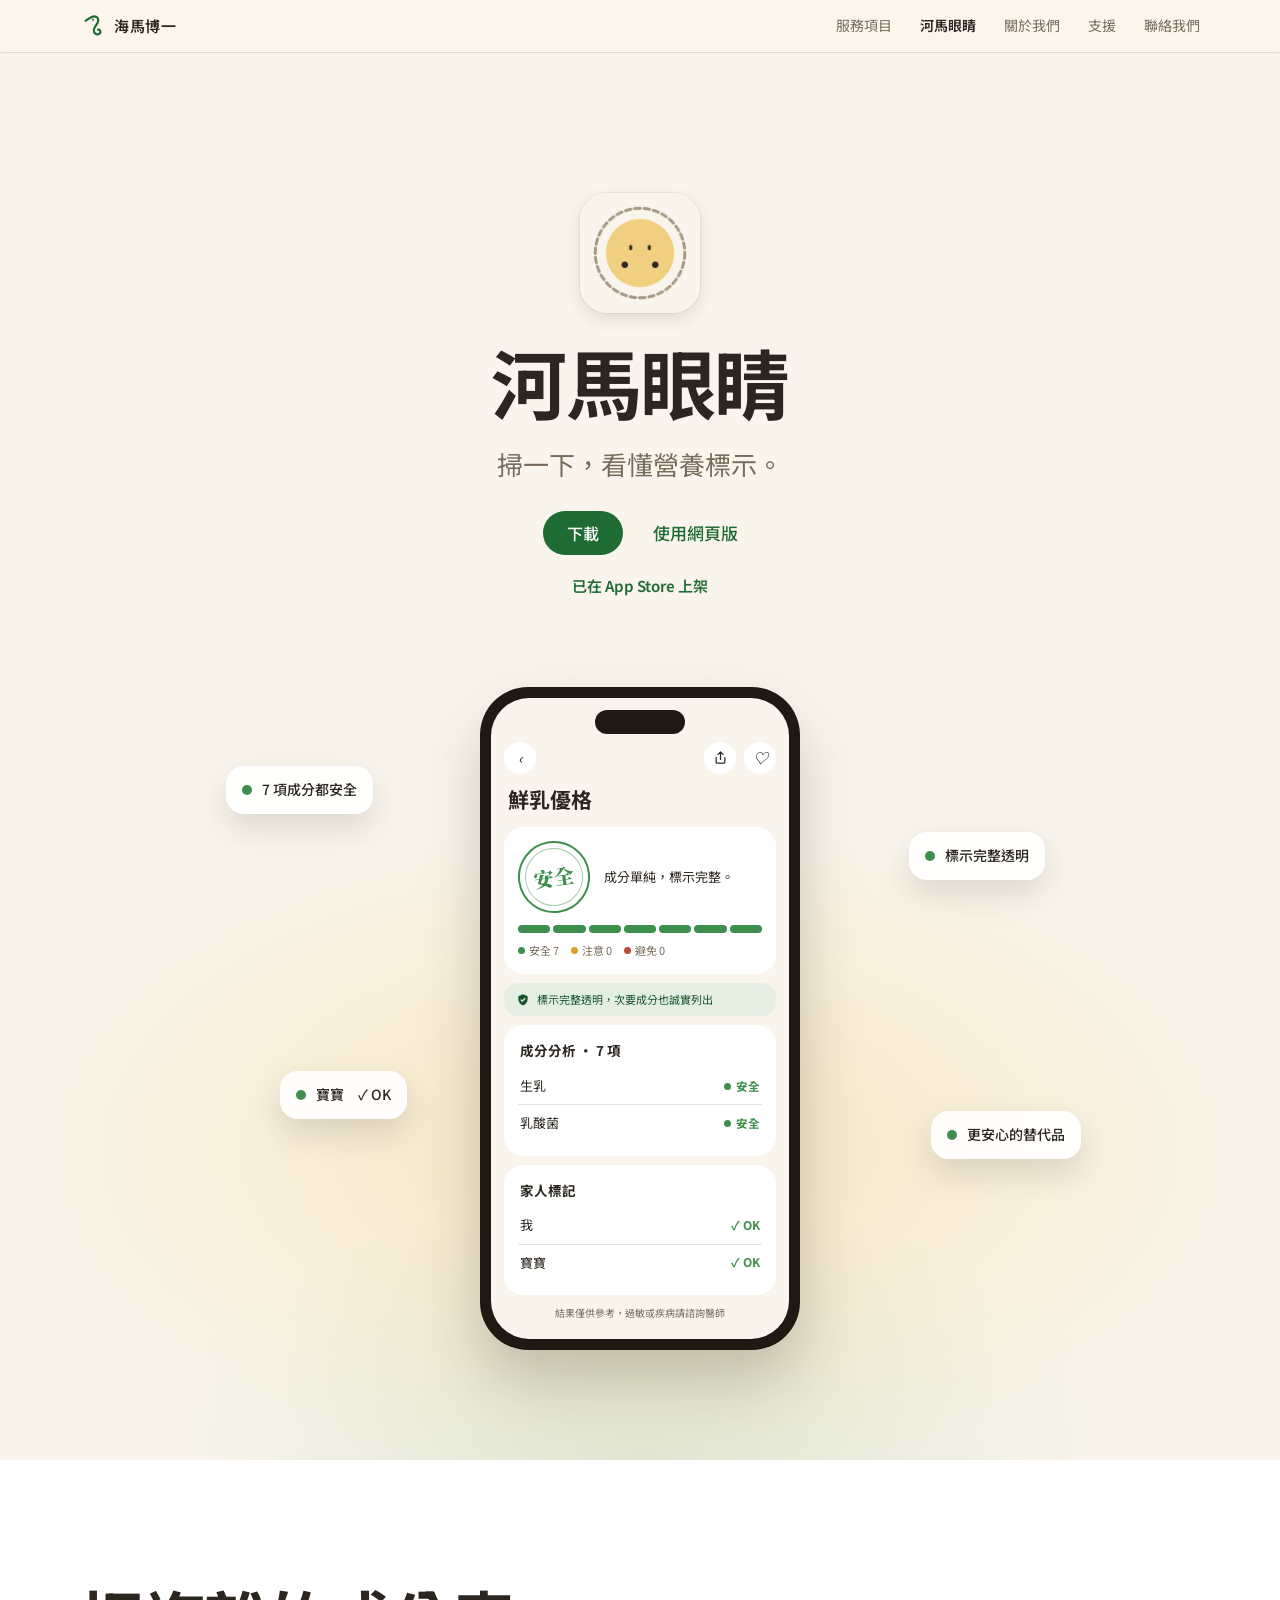
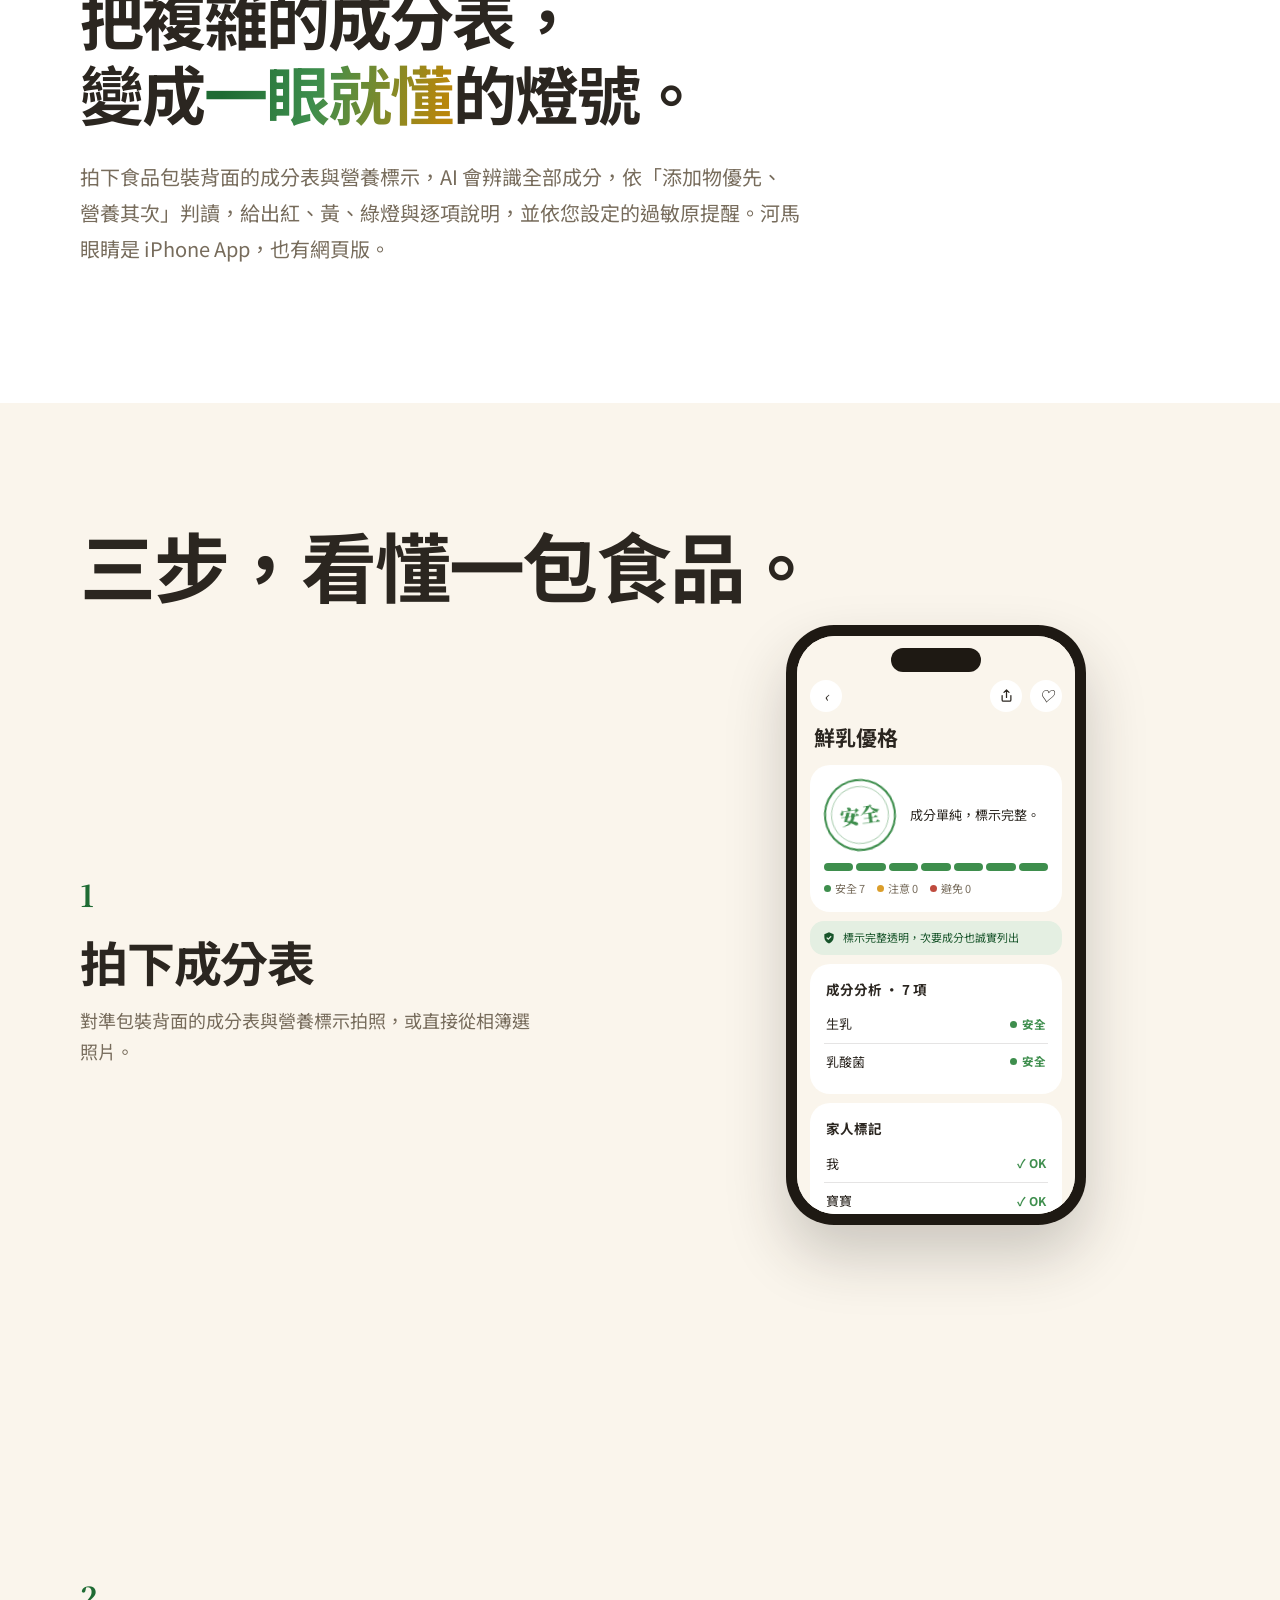
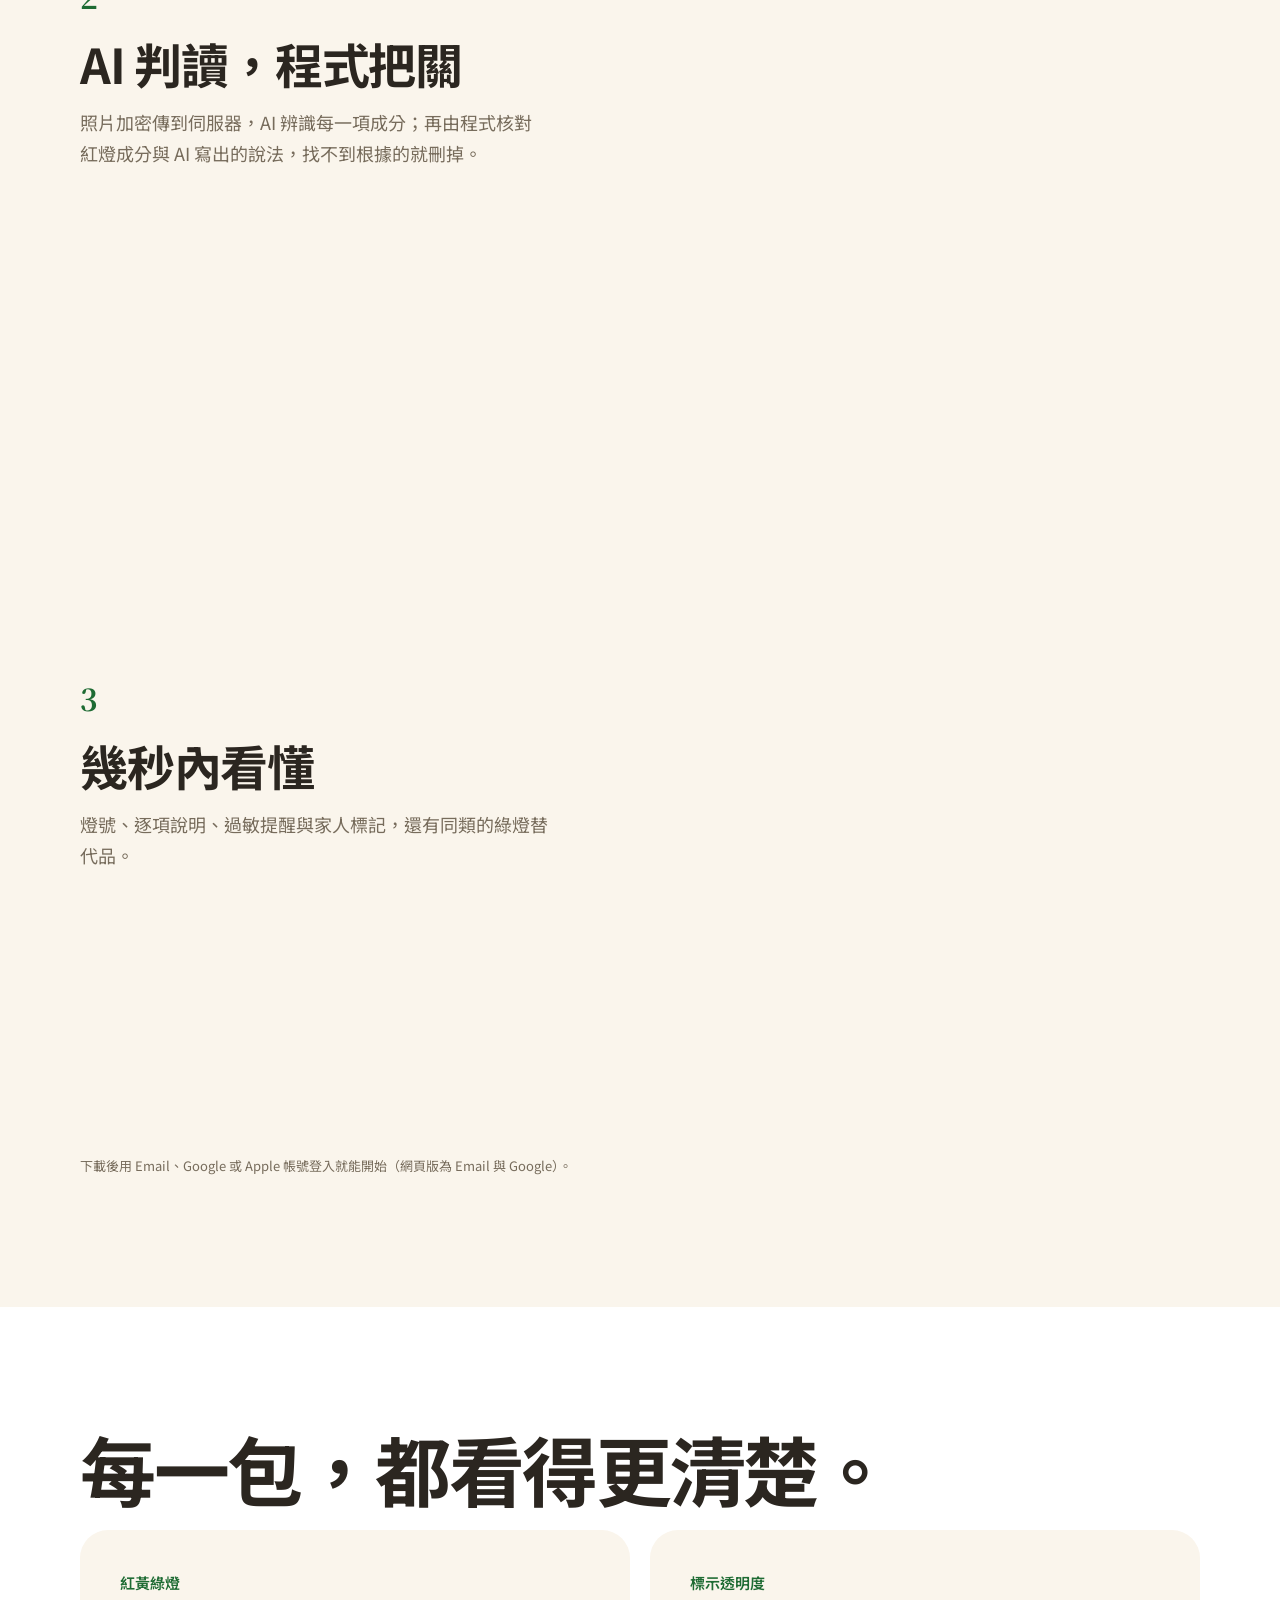
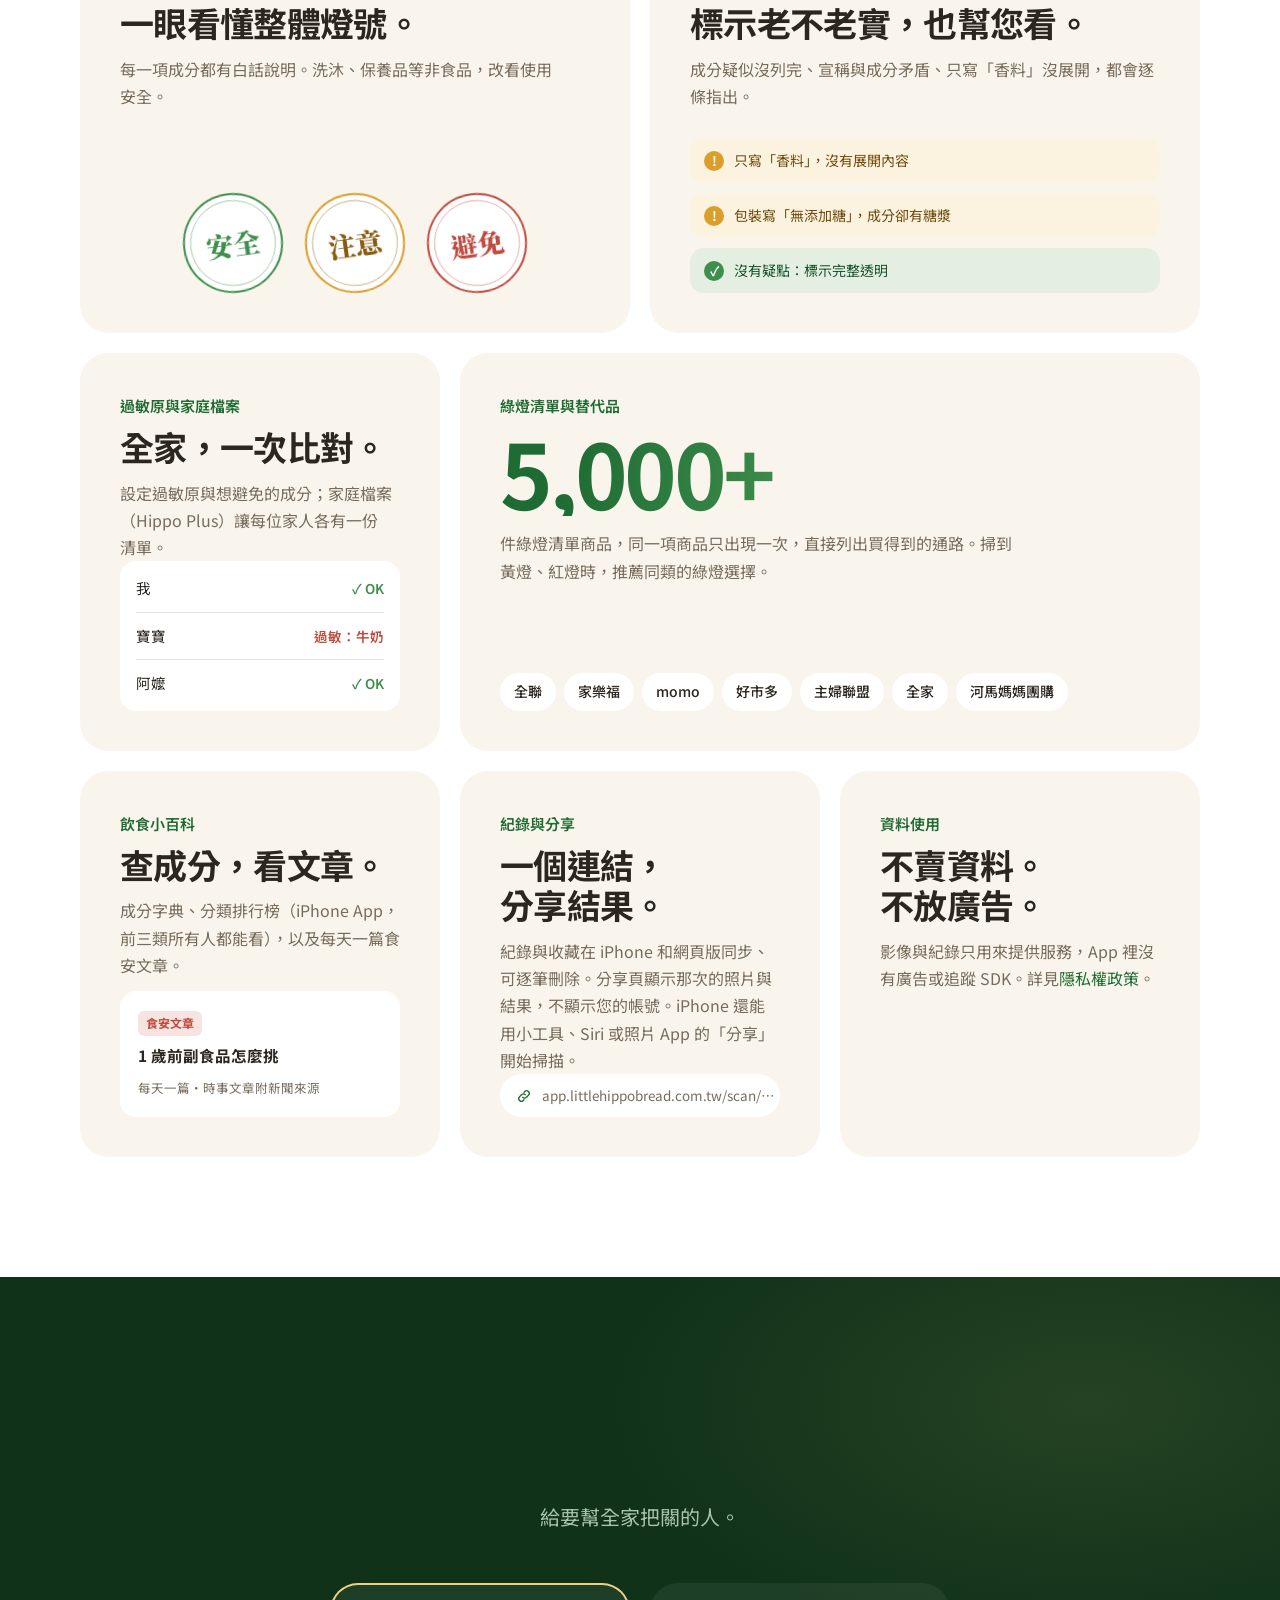
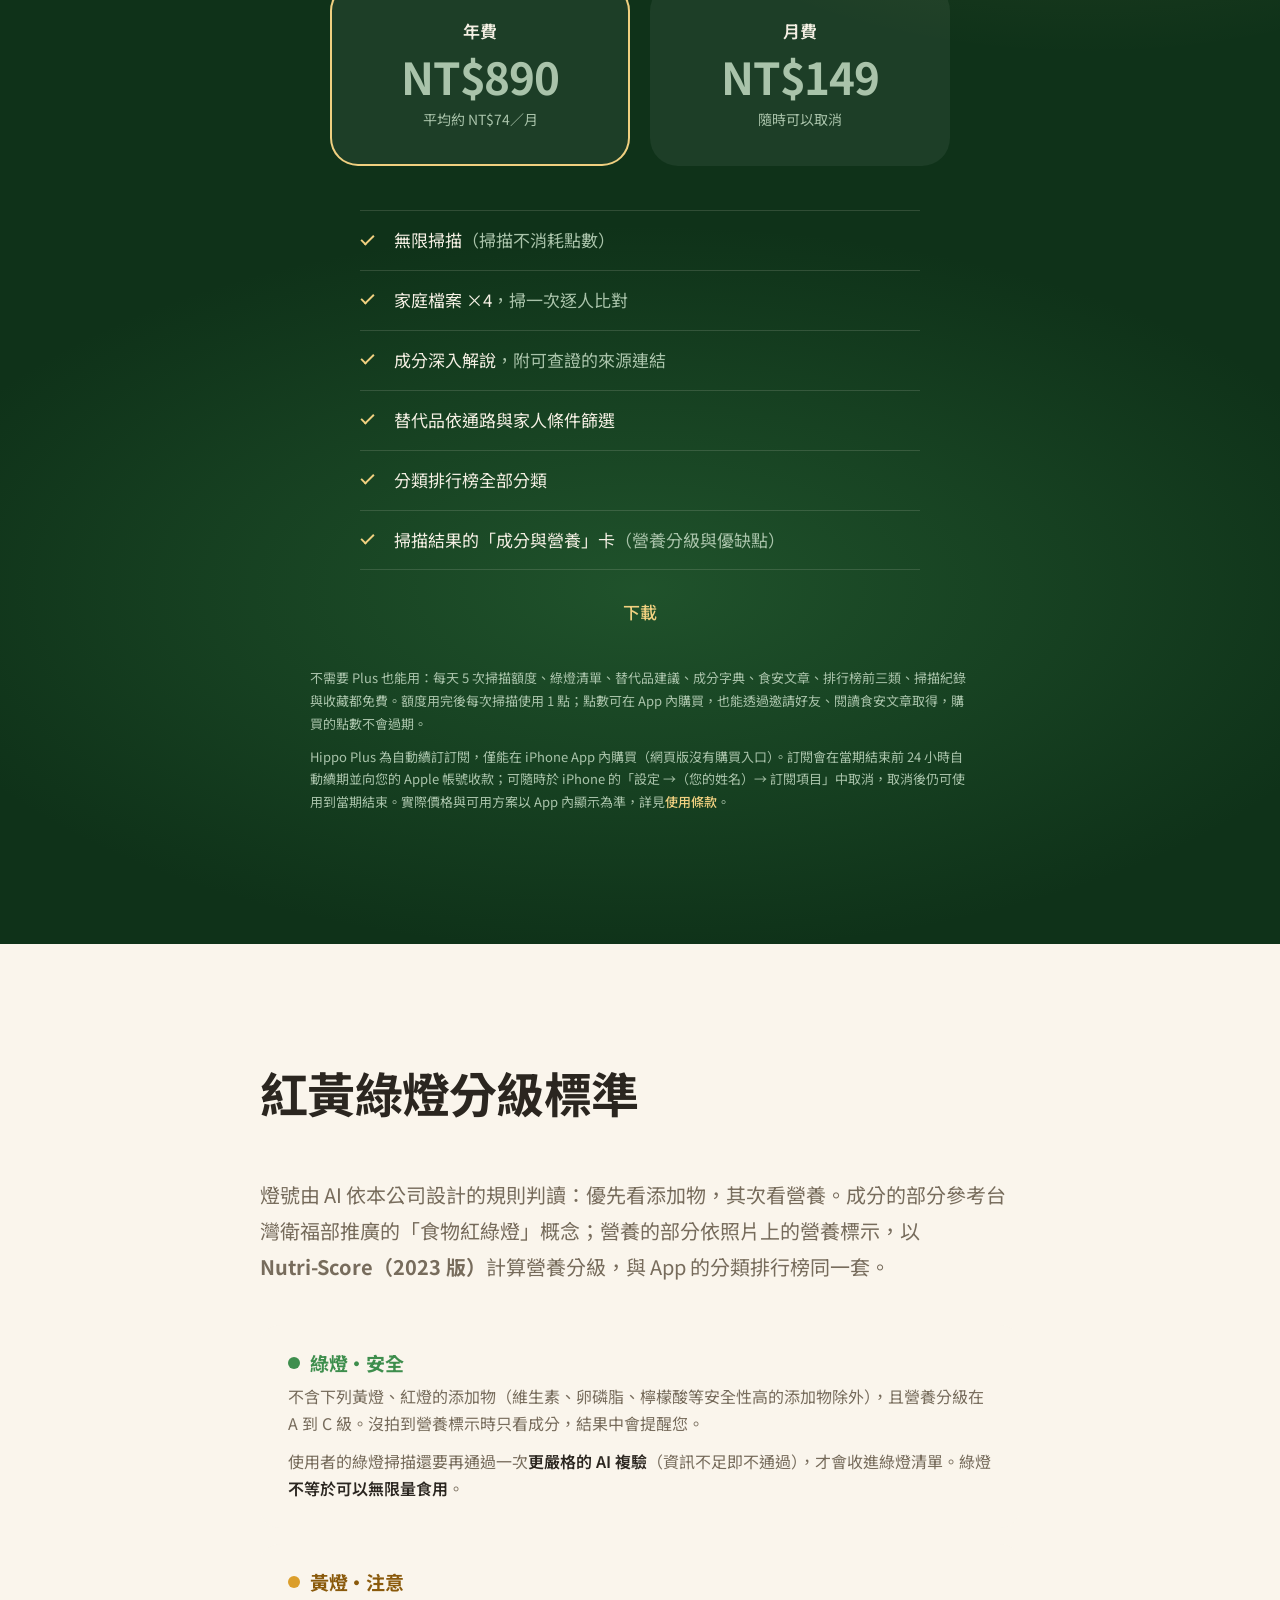
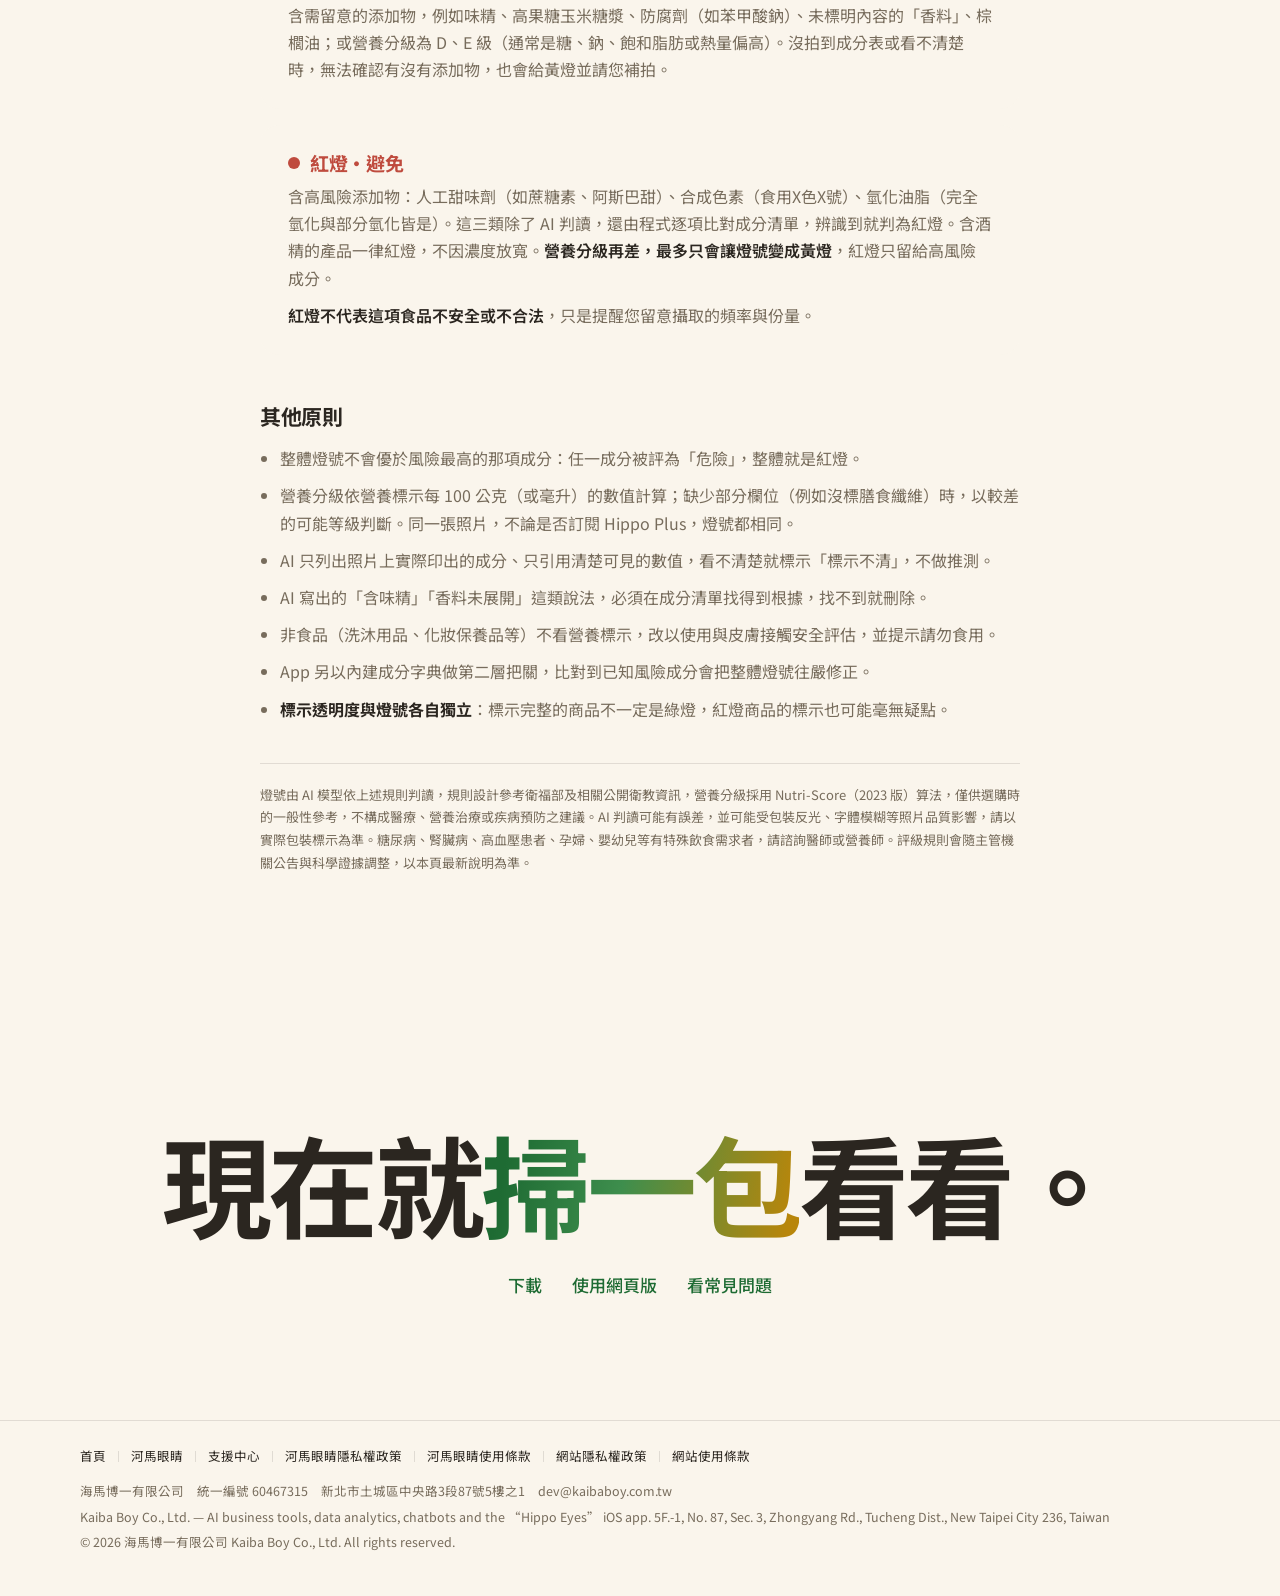
==== commit c0d7496d: "第二版（進行中）：產品頁語彙——巨大字級、便當格、沉浸式深綠段、釘住的手機 Co-Authored-By: Claude Opus 5.5 <noreply@anthropic.com>" ====
--- a/hippo-eyes/index.html
+++ b/hippo-eyes/index.html
@@ -36,245 +36,308 @@
 </head>
 <body>
 
+<a class="skip-link" href="#main">跳到主要內容</a>
 <header class="site-header">
   <div class="container">
     <a class="brand" href="/">
       <svg class="logo-mark" viewBox="0 0 64 64" xmlns="http://www.w3.org/2000/svg" aria-hidden="true"><g transform="translate(4 1)"><path d="M 10 18 C 16 14, 21 10, 28 8 C 35 6, 41 10, 41 17 C 41 24, 36 28, 33 33 C 30 37.5, 29 41, 30.5 45.5 C 32.5 51.5, 40 54, 44.5 49.5 C 48 45.5, 46 39, 40.5 40" fill="none" stroke="#1E6B33" stroke-width="5.5" stroke-linecap="round"/><circle cx="28" cy="15.5" r="2.5" fill="#1E6B33"/></g></svg>
-      <span class="brand-text">海馬博一<span class="brand-en">KAIBABOY</span></span>
+      <span class="brand-text">海馬博一</span>
     </a>
     <button class="nav-toggle" aria-label="開啟選單" aria-expanded="false">
-      <svg viewBox="0 0 24 24" fill="none" stroke="currentColor" stroke-width="2" stroke-linecap="round"><path d="M4 7h16M4 12h16M4 17h16"/></svg>
+      <svg viewBox="0 0 24 24" fill="none" stroke="currentColor" stroke-width="2" stroke-linecap="round"><path d="M4 8h16M4 16h16"/></svg>
     </button>
     <nav class="site-nav" aria-label="主選單">
       <a href="/#services">服務項目</a>
-      <a href="/hippo-eyes/">河馬眼睛 App</a>
+      <a href="/hippo-eyes/">河馬眼睛</a>
       <a href="/#about">關於我們</a>
-      <a href="/support/">支援中心</a>
-      <a class="nav-cta" href="/#contact">聯絡我們<svg viewBox="0 0 24 24" fill="none" stroke="currentColor" stroke-width="2" stroke-linecap="round" stroke-linejoin="round" aria-hidden="true"><path d="M5 12h14M13 6l6 6-6 6"/></svg></a>
+      <a href="/support/">支援</a>
+      <a href="/#contact">聯絡我們</a>
     </nav>
   </div>
 </header>
 
-<main>
-  <section class="page-hero">
+<main id="main">
+  <section class="hero hero-glow">
+    <div class="container center">
+      <img class="app-icon app-icon-lg" src="/assets/app-icon.png" alt="河馬眼睛 App 圖示" width="120" height="120">
+      <h1 class="display">河馬眼睛</h1>
+      <p class="lead">掃一下，看懂營養標示。</p>
+      <div class="actions">
+        <a class="btn btn-primary" href="https://apps.apple.com/app/apple-store/id6789447915?pt=129139566&amp;ct=site-hippo-hero&amp;mt=8" target="_blank" rel="noopener">下載</a>
+        <a class="link" href="https://app.littlehippobread.com.tw/" target="_blank" rel="noopener">使用網頁版</a>
+      </div>
+      <p class="product-status">已在 App Store 上架</p>
+      <div class="stage hero-stage">
+        <div class="float f1" aria-hidden="true"><div class="float-card"><i></i>7 項成分都安全</div></div>
+        <div class="float f2" aria-hidden="true"><div class="float-card"><i></i>寶寶　✓ OK</div></div>
+        <div class="float f3" aria-hidden="true"><div class="float-card"><i></i>標示完整透明</div></div>
+        <div class="float f4" aria-hidden="true"><div class="float-card"><i></i>更安心的替代品</div></div>
+        <div class="phone" role="img" aria-label="河馬眼睛 App 掃描結果頁示意：安全印章、風險色帶、成分分析與家人標記">
+          <div class="phone-screen">
+            <div class="phone-notch"></div>
+            <div class="mock-nav" aria-hidden="true">
+              <i class="mock-circle">‹</i>
+              <span><i class="mock-circle"><svg viewBox="0 0 24 24" fill="none" stroke="currentColor" stroke-width="2" stroke-linecap="round" stroke-linejoin="round"><path d="M12 3v12M8 7l4-4 4 4"/><path d="M5 12v7a2 2 0 0 0 2 2h10a2 2 0 0 0 2-2v-7"/></svg></i><i class="mock-circle">♡</i></span>
+            </div>
+            <div class="mock-title">鮮乳優格</div>
+            <div class="mock-card">
+              <div class="mock-verdict-row">
+                <div class="stamp"><b>安全</b></div>
+                <p class="mock-summary">成分單純，標示完整。</p>
+              </div>
+              <div class="risk-band" aria-hidden="true"><i></i><i></i><i></i><i></i><i></i><i></i><i></i></div>
+              <div class="mock-legend"><span>安全 7</span><span class="c">注意 0</span><span class="a">避免 0</span></div>
+            </div>
+            <div class="mock-note"><svg viewBox="0 0 24 24" fill="currentColor" aria-hidden="true"><path d="M12 2l8 3.5v5.2c0 5-3.4 9.1-8 10.8-4.6-1.7-8-5.8-8-10.8V5.5L12 2zm-1.2 13.3l5.6-5.6-1.4-1.4-4.2 4.2-2-2-1.4 1.4 3.4 3.4z"/></svg>標示完整透明，次要成分也誠實列出</div>
+            <div class="mock-card">
+              <div class="mock-section-title">成分分析 · 7 項</div>
+              <div class="mock-row"><span>生乳</span><em class="chip">安全</em></div>
+              <div class="mock-row"><span>乳酸菌</span><em class="chip">安全</em></div>
+            </div>
+            <div class="mock-card">
+              <div class="mock-section-title">家人標記</div>
+              <div class="mock-row"><span>我</span><span class="mock-ok">✓ OK</span></div>
+              <div class="mock-row"><span>寶寶</span><span class="mock-ok">✓ OK</span></div>
+            </div>
+            <p class="mock-disclaimer">結果僅供參考，過敏或疾病請諮詢醫師</p>
+          </div>
+        </div>
+      </div>
+    </div>
+  </section>
+
+  <section class="section alt">
     <div class="container">
-      <span class="badge-live">已在 App Store 上架</span>
-      <h1>河馬眼睛</h1>
-      <p>掃一下，看懂營養標示——讓紅黃綠燈成為您挑選食品的好幫手。</p>
-    </div>
-  </section>
-
-  <!-- 介紹 + 手機模型 -->
-  <section class="section">
+      <p class="manifesto">把複雜的成分表，<br>變成<span class="grad">一眼就懂</span>的燈號。</p>
+      <p class="body-lg" style="max-width:36em">拍下食品包裝背面的成分表與營養標示，AI 會辨識全部成分，依「添加物優先、營養其次」判讀，給出紅、黃、綠燈與逐項說明，並依您設定的過敏原提醒。河馬眼睛是 iPhone App，也有網頁版。</p>
+    </div>
+  </section>
+
+  <section class="section" id="how">
     <div class="container">
-      <div class="app-highlight">
-        <div>
-          <h2>把複雜的成分表，變成一眼就懂的燈號</h2>
-          <p class="app-desc"><strong>河馬眼睛</strong>是台灣公司<strong>海馬博一</strong>推出的 iPhone App，已在 App Store 上架，另有功能對齊的網頁版。只要用手機相機拍下食品包裝背面的成分表與營養標示（或從相簿選取照片），App 就會透過 AI 自動辨識全部成分與營養數值，依「添加物優先、營養其次」的原則綜合判讀，以直覺的<strong>紅燈、黃燈、綠燈</strong>三級燈號與逐項成分說明，協助您在幾秒內快速理解這項產品。</p>
-          <p class="app-desc">我們相信，看懂成分表不該是營養師的專利。密密麻麻的成分與數字，常讓人在賣場貨架前不知所措；河馬眼睛把它們轉譯成一眼就懂的燈號，還能依您設定的過敏原清單自動提醒；家庭檔案（Hippo Plus）更可為每位家人逐人把關。燈號分級僅供日常選購參考，不構成醫療或營養建議——最終的飲食選擇權，永遠在您手上。</p>
-          <div class="hero-actions" style="justify-content:flex-start;">
-            <a class="btn btn-solid" href="https://apps.apple.com/app/apple-store/id6789447915?pt=129139566&ct=site-hippo-hero&mt=8" target="_blank" rel="noopener">App Store 下載</a>
-            <a class="btn btn-outline" href="https://app.littlehippobread.com.tw/" target="_blank" rel="noopener">使用網頁版</a>
-            <a class="btn btn-outline" href="#standard">看分級標準</a>
-          </div>
-        </div>
-        <div class="phone-wrap">
-          <div class="phone" role="img" aria-label="河馬眼睛 App 掃描結果頁示意：綠燈檢驗印章、逐項成分風險與家人標記">
+      <h2 class="display-md">三步，看懂一包食品。</h2>
+      <div class="story">
+        <div class="story-steps">
+          <div class="story-step" data-screen="0">
+            <div class="n">1</div>
+            <h3>拍下成分表</h3>
+            <p>對準包裝背面的成分表與營養標示拍照，或直接從相簿選照片。</p>
+          </div>
+          <div class="story-step" data-screen="1">
+            <div class="n">2</div>
+            <h3>AI 判讀，程式把關</h3>
+            <p>照片加密傳到伺服器，AI 辨識每一項成分；再由程式核對紅燈成分與 AI 寫出的說法，找不到根據的就刪掉。</p>
+          </div>
+          <div class="story-step" data-screen="2">
+            <div class="n">3</div>
+            <h3>幾秒內看懂</h3>
+            <p>燈號、逐項說明、過敏提醒與家人標記，還有同類的綠燈替代品。</p>
+          </div>
+        </div>
+        <div class="story-visual" aria-hidden="true">
+          <div class="phone">
             <div class="phone-screen">
               <div class="phone-notch"></div>
-              <div class="mock-top">
-                <span class="mock-circle" aria-hidden="true">‹</span>
-                <span class="mock-title">鮮乳優格</span>
-                <span class="mock-circle" aria-hidden="true">♡</span>
-              </div>
-              <div class="mock-card mock-verdict">
-                <div class="stamp stamp-pop"><b>安全</b></div>
-                <div class="mock-verdict-info">
-                  <strong>低風險</strong>
-                  <div class="risk-band" aria-hidden="true"><i></i><i></i><i></i><i></i><i></i><i></i><i></i></div>
-                  <span class="mock-stats">7 安全 · 0 注意 · 0 避免</span>
+              <div class="screen screen-cam on">
+                <div class="viewfinder">
+                  <div class="label-card">
+                    <b>品名：鮮乳優格</b>
+                    成分：生乳、乳酸菌⋯⋯
+                    <hr>
+                    <b>營養標示　每 100 公克</b>
+                    <div class="row"><span>熱量</span><span>62 大卡</span></div>
+                    <div class="row"><span>蛋白質</span><span>3.2 公克</span></div>
+                    <div class="row"><span>脂肪</span><span>3.4 公克</span></div>
+                    <div class="row"><span>鈉</span><span>45 毫克</span></div>
+                  </div>
                 </div>
-              </div>
+                <p class="cam-hint">對準成分表與營養標示</p>
+                <div class="shutter"></div>
+              </div>
+              <div class="screen screen-think">
+                <img class="app-icon" src="/assets/app-icon.png" alt="" width="92" height="92">
+                <p>河馬正在看成分⋯</p>
+                <div class="progress"><i></i></div>
+                <div class="think-list"><span>✓ 辨識 7 項成分</span><span>✓ 判讀燈號</span><span>核對說法⋯</span></div>
+              </div>
+              <div class="screen screen-result">
+              <div class="mock-nav" aria-hidden="true">
+                <i class="mock-circle">‹</i>
+                <span><i class="mock-circle"><svg viewBox="0 0 24 24" fill="none" stroke="currentColor" stroke-width="2" stroke-linecap="round" stroke-linejoin="round"><path d="M12 3v12M8 7l4-4 4 4"/><path d="M5 12v7a2 2 0 0 0 2 2h10a2 2 0 0 0 2-2v-7"/></svg></i><i class="mock-circle">♡</i></span>
+              </div>
+              <div class="mock-title">鮮乳優格</div>
+              <div class="mock-card">
+                <div class="mock-verdict-row">
+                  <div class="stamp"><b>安全</b></div>
+                  <p class="mock-summary">成分單純，標示完整。</p>
+                </div>
+                <div class="risk-band" aria-hidden="true"><i></i><i></i><i></i><i></i><i></i><i></i><i></i></div>
+                <div class="mock-legend"><span>安全 7</span><span class="c">注意 0</span><span class="a">避免 0</span></div>
+              </div>
+              <div class="mock-note"><svg viewBox="0 0 24 24" fill="currentColor" aria-hidden="true"><path d="M12 2l8 3.5v5.2c0 5-3.4 9.1-8 10.8-4.6-1.7-8-5.8-8-10.8V5.5L12 2zm-1.2 13.3l5.6-5.6-1.4-1.4-4.2 4.2-2-2-1.4 1.4 3.4 3.4z"/></svg>標示完整透明，次要成分也誠實列出</div>
               <div class="mock-card">
                 <div class="mock-section-title">成分分析 · 7 項</div>
-                <div class="mock-row"><span class="mock-name">生乳</span><em class="chip safe">安全</em></div>
-                <div class="mock-row"><span class="mock-name">乳酸菌</span><em class="chip safe">安全</em></div>
+                <div class="mock-row"><span>生乳</span><em class="chip">安全</em></div>
+                <div class="mock-row"><span>乳酸菌</span><em class="chip">安全</em></div>
               </div>
               <div class="mock-card">
                 <div class="mock-section-title">家人標記</div>
-                <div class="mock-row"><span class="mock-name">我</span><span class="mock-ok">✓ OK</span></div>
-                <div class="mock-row"><span class="mock-name">寶寶</span><span class="mock-ok">✓ OK</span></div>
+                <div class="mock-row"><span>我</span><span class="mock-ok">✓ OK</span></div>
+                <div class="mock-row"><span>寶寶</span><span class="mock-ok">✓ OK</span></div>
               </div>
               <p class="mock-disclaimer">結果僅供參考，過敏或疾病請諮詢醫師</p>
-            </div>
-          </div>
-        </div>
-      </div>
-    </div>
-  </section>
-
-  <!-- 功能亮點 -->
-  <section class="section section-alt">
+            
+              </div>
+            </div>
+          </div>
+        </div>
+      </div>
+      <p class="fine">下載後用 Email、Google 或 Apple 帳號登入就能開始（網頁版為 Email 與 Google）。</p>
+    </div>
+  </section>
+
+  <section class="section alt">
     <div class="container">
-      <div class="section-head">
-        <p class="eyebrow">FEATURES</p>
-        <h2>功能亮點</h2>
-        <p>為了讓「看懂食品」這件事變得簡單，我們做了這些設計。</p>
-      </div>
-      <div class="card-grid">
-        <div class="card">
-          <div class="card-icon"><svg viewBox="0 0 24 24" fill="none" stroke="currentColor" stroke-width="1.8" stroke-linecap="round" stroke-linejoin="round" aria-hidden="true"><path d="M3 8V6a2 2 0 0 1 2-2h2M17 4h2a2 2 0 0 1 2 2v2M21 16v2a2 2 0 0 1-2 2h-2M7 20H5a2 2 0 0 1-2-2v-2"/><path d="M4 12h16"/></svg></div>
-          <h3>拍照一掃，AI 秒懂成分</h3>
-          <p>用相機拍下食品包裝背面的成分表與營養標示，或從相簿選取照片，AI 自動辨識全部成分與營養數值，免手動輸入。</p>
-        </div>
-        <div class="card">
-          <div class="card-icon"><svg viewBox="0 0 24 24" fill="none" stroke="currentColor" stroke-width="1.8" stroke-linecap="round" stroke-linejoin="round" aria-hidden="true"><rect x="8" y="2" width="8" height="20" rx="4"/><circle cx="12" cy="7" r="1.6" fill="currentColor" stroke="none"/><circle cx="12" cy="12" r="1.6" fill="currentColor" stroke="none"/><circle cx="12" cy="17" r="1.6" fill="currentColor" stroke="none"/></svg></div>
-          <h3>紅黃綠燈直覺分級</h3>
-          <p>AI 依「添加物優先、營養其次」原則綜合判讀，給出整體燈號與逐項成分的白話風險說明：綠燈安心優先選、黃燈建議酌量、紅燈提醒避免或留意。非食品（洗沐、保養品）則改以使用安全評估。</p>
-        </div>
-        <div class="card">
-          <div class="card-icon"><svg viewBox="0 0 24 24" fill="none" stroke="currentColor" stroke-width="1.8" stroke-linecap="round" stroke-linejoin="round" aria-hidden="true"><path d="M14 3H7a2 2 0 0 0-2 2v14a2 2 0 0 0 2 2h5"/><path d="M8 7h6M8 11h4"/><circle cx="16.5" cy="15.5" r="3.5"/><path d="M19 18l2.5 2.5"/></svg></div>
-          <h3>標示透明度，一併看穿</h3>
-          <p>除了燈號，AI 還會回頭檢查「這張標示本身老不老實」：成分疑似沒列完、包裝宣稱與成分互相矛盾、關鍵資訊沒標、只寫「香料」沒展開、或純粹是行銷話術，都會逐條指出；沒有疑點時則標記為標示完整透明。</p>
-        </div>
-        <div class="card">
-          <div class="card-icon tile-gold"><svg viewBox="0 0 24 24" fill="none" stroke="currentColor" stroke-width="1.8" stroke-linecap="round" stroke-linejoin="round" aria-hidden="true"><circle cx="9" cy="8" r="3.2"/><path d="M3.5 20c.6-3.2 2.8-5 5.5-5s4.9 1.8 5.5 5"/><circle cx="17" cy="9" r="2.6"/><path d="M15.5 14.6c2.7.2 4.5 1.9 5 4.9"/></svg></div>
-          <h3>過敏原提醒與家庭檔案</h3>
-          <p>設定您與家人的過敏原、想避免的成分，掃描結果逐項比對、命中立即標記；家庭檔案（Hippo Plus）讓寶寶、過敏兒、長輩各有自己的清單，掃一次逐人把關。</p>
-        </div>
-        <div class="card">
-          <div class="card-icon"><svg viewBox="0 0 24 24" fill="none" stroke="currentColor" stroke-width="1.8" stroke-linecap="round" stroke-linejoin="round" aria-hidden="true"><path d="M4 6h10M4 12h10M4 18h10"/><path d="M17 11l2 2 3.5-4"/></svg></div>
-          <h3>綠燈清單與替代品</h3>
-          <p>通過二次 AI 複驗的綠燈商品整理成公開清單，可依通路（全聯、家樂福、momo、好市多、主婦聯盟、全家、河馬媽媽團購）、分類與關鍵字篩選；同一項商品只出現一張卡，卡上直接列出買得到的通路。掃到黃燈、紅燈食品時，也會從清單裡推薦同類的綠燈替代選擇。</p>
-        </div>
-        <div class="card">
-          <div class="card-icon tile-gold"><svg viewBox="0 0 24 24" fill="none" stroke="currentColor" stroke-width="1.8" stroke-linecap="round" stroke-linejoin="round" aria-hidden="true"><path d="M4 5a2 2 0 0 1 2-2h13v18H6a2 2 0 0 0-2 2V5z"/><path d="M19 17H6a2 2 0 0 0-2 2"/><path d="M9 7h6"/></svg></div>
-          <h3>飲食小百科隨手查</h3>
-          <p>內建成分字典（支援名稱、英文名、俗稱搜尋）與分類排行榜（iPhone App；同類商品依燈號與營養分數排序，前三類所有人都能看）；食安文章每天新增一篇、可全文搜尋，取材自近期食安新聞者會標上「時事」並附新聞來源連結。</p>
-        </div>
-        <div class="card">
-          <div class="card-icon tile-alert"><svg viewBox="0 0 24 24" fill="none" stroke="currentColor" stroke-width="1.8" stroke-linecap="round" stroke-linejoin="round" aria-hidden="true"><path d="M12 21a9 9 0 1 0-9-9"/><path d="M3 4v4h4"/><path d="M12 7.5V12l3 1.8"/></svg></div>
-          <h3>紀錄、收藏與一鍵開掃</h3>
-          <p>掃描紀錄與收藏清單存在雲端，iPhone 與網頁版用同一個帳號同步，每一筆都能自己刪除。結果可以產生分享連結，對方會看到那次的照片與分析結果，但看不到您的帳號與過敏原設定。iPhone 上還能把「開始掃描」放上主畫面小工具或 Siri 捷徑，或在照片 App 按「分享」直接交給河馬眼睛分析。</p>
-        </div>
-        <div class="card">
-          <div class="card-icon"><svg viewBox="0 0 24 24" fill="none" stroke="currentColor" stroke-width="1.8" stroke-linecap="round" stroke-linejoin="round" aria-hidden="true"><path d="M12 3l7 4v5c0 4.5-3 7.5-7 9-4-1.5-7-4.5-7-9V7l7-4z"/><path d="M9 12l2 2 4-4.5"/></svg></div>
-          <h3>資料使用誠實透明</h3>
-          <p>影像與掃描紀錄僅用於提供服務，不出售、不用於廣告，App 內也沒有任何廣告或追蹤 SDK；資料處理方式在<a href="/hippo-eyes/privacy/">隱私權政策</a>中完整說明。</p>
-        </div>
-      </div>
-    </div>
-  </section>
-
-  <!-- 使用步驟 -->
-  <section class="section">
+      <h2 class="display-md">每一包，都看得更清楚。</h2>
+      <div class="bento">
+        <article class="b-tile span-3">
+          <p class="b-kicker">紅黃綠燈</p>
+          <h3 class="b-title">一眼看懂整體燈號。</h3>
+          <p class="b-text">每一項成分都有白話說明。洗沐、保養品等非食品，改看使用安全。</p>
+          <div class="b-visual stamp-row" aria-hidden="true">
+            <div class="stamp stamp-pop"><b>安全</b></div>
+            <div class="stamp caution stamp-pop"><b>注意</b></div>
+            <div class="stamp alert stamp-pop"><b>避免</b></div>
+          </div>
+        </article>
+        <article class="b-tile span-3">
+          <p class="b-kicker">標示透明度</p>
+          <h3 class="b-title">標示老不老實，也幫您看。</h3>
+          <p class="b-text">成分疑似沒列完、宣稱與成分矛盾、只寫「香料」沒展開，都會逐條指出。</p>
+          <div class="b-visual flag-list" aria-hidden="true">
+            <div class="flag">只寫「香料」，沒有展開內容</div>
+            <div class="flag">包裝寫「無添加糖」，成分卻有糖漿</div>
+            <div class="flag ok">沒有疑點：標示完整透明</div>
+          </div>
+        </article>
+        <article class="b-tile span-2">
+          <p class="b-kicker">過敏原與家庭檔案</p>
+          <h3 class="b-title">全家，一次比對。</h3>
+          <p class="b-text">設定過敏原與想避免的成分；家庭檔案（Hippo Plus）讓每位家人各有一份清單。</p>
+          <div class="b-visual member-list" aria-hidden="true">
+            <div><span>我</span><span class="ok">✓ OK</span></div>
+            <div><span>寶寶</span><span class="warn">過敏：牛奶</span></div>
+            <div><span>阿嬤</span><span class="ok">✓ OK</span></div>
+          </div>
+        </article>
+        <article class="b-tile span-4">
+          <p class="b-kicker">綠燈清單與替代品</p>
+          <div class="b-big grad">5,000+</div>
+          <p class="b-text" style="margin-top:14px">件綠燈清單商品，同一項商品只出現一次，直接列出買得到的通路。掃到黃燈、紅燈時，推薦同類的綠燈選擇。</p>
+          <div class="b-visual pill-row">
+            <span class="pill">全聯</span><span class="pill">家樂福</span><span class="pill">momo</span><span class="pill">好市多</span><span class="pill">主婦聯盟</span><span class="pill">全家</span><span class="pill">河馬媽媽團購</span>
+          </div>
+        </article>
+        <article class="b-tile span-2">
+          <p class="b-kicker">飲食小百科</p>
+          <h3 class="b-title">查成分，看文章。</h3>
+          <p class="b-text">成分字典、分類排行榜（iPhone App，前三類所有人都能看），以及每天一篇食安文章。</p>
+          <div class="b-visual article-snip" aria-hidden="true">
+            <span class="tag">食安文章</span>
+            <strong>1 歲前副食品怎麼挑</strong>
+            <span>每天一篇・時事文章附新聞來源</span>
+          </div>
+        </article>
+        <article class="b-tile span-2">
+          <p class="b-kicker">紀錄與分享</p>
+          <h3 class="b-title">一個連結，分享結果。</h3>
+          <p class="b-text">紀錄與收藏在 iPhone 和網頁版同步、可逐筆刪除。分享頁顯示那次的照片與結果，不顯示您的帳號。iPhone 還能用小工具、Siri 或照片 App 的「分享」開始掃描。</p>
+          <div class="b-visual link-pill" aria-hidden="true"><svg viewBox="0 0 24 24" fill="none" stroke="currentColor" stroke-width="2" stroke-linecap="round" stroke-linejoin="round"><path d="M10 14a4 4 0 0 0 5.7 0l3-3a4 4 0 0 0-5.7-5.7l-1 1"/><path d="M14 10a4 4 0 0 0-5.7 0l-3 3a4 4 0 0 0 5.7 5.7l1-1"/></svg>app.littlehippobread.com.tw/scan/…</div>
+        </article>
+        <article class="b-tile span-2">
+          <p class="b-kicker">資料使用</p>
+          <h3 class="b-title">不賣資料。<br>不放廣告。</h3>
+          <p class="b-text">影像與紀錄只用來提供服務，App 裡沒有廣告或追蹤 SDK。詳見<a href="/hippo-eyes/privacy/">隱私權政策</a>。</p>
+        </article>
+      </div>
+    </div>
+  </section>
+
+  <section class="section night" id="plus">
+    <div class="container center">
+      <h2 class="display-md">Hippo <span class="grad-night">Plus</span></h2>
+      <p class="body-lg" style="max-width:26em;margin:0 auto 48px">給要幫全家把關的人。</p>
+      <div class="plans">
+        <div class="plan plan-featured">
+          <p class="plan-name">年費</p>
+          <p class="plan-price">NT$890</p>
+          <p class="plan-note">平均約 NT$74／月</p>
+        </div>
+        <div class="plan">
+          <p class="plan-name">月費</p>
+          <p class="plan-price">NT$149</p>
+          <p class="plan-note">隨時可以取消</p>
+        </div>
+      </div>
+      <ul class="check-list">
+        <li>無限掃描<span>（掃描不消耗點數）</span></li>
+        <li>家庭檔案 ×4<span>，掃一次逐人比對</span></li>
+        <li>成分深入解說<span>，附可查證的來源連結</span></li>
+        <li>替代品依通路與家人條件篩選</li>
+        <li>分類排行榜全部分類</li>
+        <li>掃描結果的「成分與營養」卡<span>（營養分級與優缺點）</span></li>
+      </ul>
+      <div class="actions"><a class="link" href="https://apps.apple.com/app/apple-store/id6789447915?pt=129139566&amp;ct=site-hippo-plus&amp;mt=8" target="_blank" rel="noopener">下載</a></div>
+      <div class="plus-fine">
+        <p class="fine">不需要 Plus 也能用：每天 5 次掃描額度、綠燈清單、替代品建議、成分字典、食安文章、排行榜前三類、掃描紀錄與收藏都免費。額度用完後每次掃描使用 1 點；點數可在 App 內購買，也能透過邀請好友、閱讀食安文章取得，購買的點數不會過期。</p>
+        <p class="fine">Hippo Plus 為自動續訂訂閱，僅能在 iPhone App 內購買（網頁版沒有購買入口）。訂閱會在當期結束前 24 小時自動續期並向您的 Apple 帳號收款；可隨時於 iPhone 的「設定 →（您的姓名）→ 訂閱項目」中取消，取消後仍可使用到當期結束。實際價格與可用方案以 App 內顯示為準，詳見<a href="/hippo-eyes/terms/">使用條款</a>。</p>
+      </div>
+    </div>
+  </section>
+
+  <section class="section" id="standard">
+    <div class="container narrow">
+      <h2 class="section-title">紅黃綠燈分級標準</h2>
+      <p class="body-lg">燈號由 AI 依本公司設計的規則判讀：優先看添加物，其次看營養。成分的部分參考台灣衛福部推廣的「食物紅綠燈」概念；營養的部分依照片上的營養標示，以 <strong class="nowrap">Nutri-Score（2023 版）</strong>計算營養分級，與 App 的分類排行榜同一套。</p>
+      <div class="light-rows">
+        <div class="light-row green">
+          <h3>綠燈・安全</h3>
+          <p>不含下列黃燈、紅燈的添加物（維生素、卵磷脂、檸檬酸等安全性高的添加物除外），且營養分級在 A 到 C 級。沒拍到營養標示時只看成分，結果中會提醒您。</p>
+          <p>使用者的綠燈掃描還要再通過一次<strong>更嚴格的 AI 複驗</strong>（資訊不足即不通過），才會收進綠燈清單。綠燈<strong>不等於可以無限量食用</strong>。</p>
+        </div>
+        <div class="light-row yellow">
+          <h3>黃燈・注意</h3>
+          <p>含需留意的添加物，例如味精、高果糖玉米糖漿、防腐劑（如苯甲酸鈉）、未標明內容的「香料」、棕櫚油；或營養分級為 D、E 級（通常是糖、鈉、飽和脂肪或熱量偏高）。沒拍到成分表或看不清楚時，無法確認有沒有添加物，也會給黃燈並請您補拍。</p>
+        </div>
+        <div class="light-row red">
+          <h3>紅燈・避免</h3>
+          <p>含高風險添加物：人工甜味劑（如蔗糖素、阿斯巴甜）、合成色素（食用X色X號）、氫化油脂（完全氫化與部分氫化皆是）。這三類除了 AI 判讀，還由程式逐項比對成分清單，辨識到就判為紅燈。含酒精的產品一律紅燈，不因濃度放寬。<strong>營養分級再差，最多只會讓燈號變成黃燈</strong>，紅燈只留給高風險成分。</p>
+          <p><strong>紅燈不代表這項食品不安全或不合法</strong>，只是提醒您留意攝取的頻率與份量。</p>
+        </div>
+      </div>
+      <h3 class="sub">其他原則</h3>
+      <ul class="plain-list">
+        <li>整體燈號不會優於風險最高的那項成分：任一成分被評為「危險」，整體就是紅燈。</li>
+        <li>營養分級依營養標示每 100 公克（或毫升）的數值計算；缺少部分欄位（例如沒標膳食纖維）時，以較差的可能等級判斷。同一張照片，不論是否訂閱 Hippo Plus，燈號都相同。</li>
+        <li>AI 只列出照片上實際印出的成分、只引用清楚可見的數值，看不清楚就標示「標示不清」，不做推測。</li>
+        <li>AI 寫出的「含味精」「香料未展開」這類說法，必須在成分清單找得到根據，找不到就刪除。</li>
+        <li>非食品（洗沐用品、化妝保養品等）不看營養標示，改以使用與皮膚接觸安全評估，並提示請勿食用。</li>
+        <li>App 另以內建成分字典做第二層把關，比對到已知風險成分會把整體燈號往嚴修正。</li>
+        <li><strong>標示透明度與燈號各自獨立</strong>：標示完整的商品不一定是綠燈，紅燈商品的標示也可能毫無疑點。</li>
+      </ul>
+      <div class="std-fine">
+        <p class="fine">燈號由 AI 模型依上述規則判讀，規則設計參考衛福部及相關公開衛教資訊，營養分級採用 <span class="nowrap">Nutri-Score</span>（2023 版）算法，僅供選購時的一般性參考，不構成醫療、營養治療或疾病預防之建議。AI 判讀可能有誤差，並可能受包裝反光、字體模糊等照片品質影響，請以實際包裝標示為準。糖尿病、腎臟病、高血壓患者、孕婦、嬰幼兒等有特殊飲食需求者，請諮詢醫師或營養師。評級規則會隨主管機關公告與科學證據調整，以本頁最新說明為準。</p>
+      </div>
+    </div>
+  </section>
+
+  <section class="section finale">
     <div class="container">
-      <div class="section-head">
-        <p class="eyebrow">HOW IT WORKS</p>
-        <h2>怎麼使用？</h2>
-        <p>四個步驟，貨架前幾秒鐘完成判讀。</p>
-      </div>
-      <div class="steps">
-        <div class="step"><div class="step-num">1</div><p>下載後註冊或登入（支援 Email、Google 帳號，以及「使用 Apple 帳號登入」，可選擇隱藏您的電子郵件），首次使用可先設定您的過敏原與想避免的成分。</p></div>
-        <div class="step"><div class="step-num">2</div><p>將相機對準食品包裝背面的成分表與營養標示拍照，或直接從相簿選取照片。</p></div>
-        <div class="step"><div class="step-num">3</div><p>照片安全傳送至伺服器，由 AI 辨識成分並綜合判讀，再由程式核對紅燈成分與 AI 的說法，幾秒內顯示紅、黃、綠燈結果。</p></div>
-        <div class="step"><div class="step-num">4</div><p>查看逐項成分風險說明、個人過敏提醒與家人標記，並參考綠燈替代品建議，作為選購時的參考。</p></div>
-      </div>
-    </div>
-  </section>
-
-  <!-- Hippo Plus -->
-  <section class="section section-alt" id="plus">
-    <div class="container">
-      <div class="section-head">
-        <p class="eyebrow">MEMBERSHIP</p>
-        <h2>Hippo Plus</h2>
-        <p>基本功能不用付費就能用。Plus 是給「要幫全家把關」的人：多幾份家人清單、多一層可查證的成分解說、看得更完整的排行榜與營養分級。</p>
-      </div>
-      <div class="card-grid">
-        <div class="card">
-          <h3>年費 NT$890</h3>
-          <p class="card-tagline">平均約 NT$74／月</p>
-          <p>適合已經習慣採買前先掃一下的人，一次付一年最划算。</p>
-        </div>
-        <div class="card">
-          <h3>月費 NT$149</h3>
-          <p class="card-tagline">先用一個月看看</p>
-          <p>隨時可以取消，取消後仍可使用到當期結束。</p>
-        </div>
-      </div>
-      <div class="callout">
-        <strong>Plus 包含</strong>：無限掃描（掃描不消耗點數）｜家庭檔案 ×4（寶寶、過敏兒、長輩各一份清單，掃一次逐人比對）｜成分深入解說（附可查證的外部來源連結）｜替代品精準篩選（依通路與家人條件過濾）｜分類排行榜全部分類（前三類所有人都能看）｜掃描結果的「成分與營養」卡（營養分級與優缺點）
-      </div>
-      <p class="footer-note">Hippo Plus 為自動續訂訂閱，<strong>僅能在 iPhone App 內購買</strong>（網頁版沒有購買入口）。訂閱會在當期結束前 24 小時自動續期並向您的 Apple 帳號收款；可隨時於 iPhone 的「設定 →（您的姓名）→ 訂閱項目」中取消，取消後仍可使用到當期結束。實際價格與可用方案以 App 內顯示為準。詳細條款見<a href="/hippo-eyes/terms/">使用條款</a>。</p>
-      <p class="footer-note">不需要 Plus 也能用：每天 5 次掃描額度、綠燈清單、替代品建議、成分字典、食安文章、排行榜前三類、掃描紀錄與收藏全部免費。額度用完後每次掃描使用 1 點；點數可在 App 內購買，也能透過邀請好友、閱讀食安文章取得，購買的點數不會過期。</p>
-      <p style="margin-top:22px"><a class="btn btn-primary" href="https://apps.apple.com/app/apple-store/id6789447915?pt=129139566&amp;ct=site-hippo-plus&amp;mt=8" target="_blank" rel="noopener">前往 App Store 下載</a></p>
-    </div>
-  </section>
-
-  <!-- 分級標準 -->
-  <section class="section section-alt" id="standard">
-    <div class="container">
-      <div class="section-head">
-        <p class="eyebrow">OUR STANDARD</p>
-        <h2>紅黃綠燈分級標準說明</h2>
-        <p>河馬眼睛的燈號由 AI 模型依本公司設計的評級規則綜合判讀：AI 會讀取照片中的完整成分表與營養標示，採「<strong>優先看添加物、其次看營養</strong>」的原則，給出整體燈號與逐項成分的風險說明。成分的部分參考台灣衛福部及相關公開衛教資訊長期推廣的「食物紅綠燈」概念；營養的部分則依照片上的營養標示，以國際通用的 <strong>Nutri-Score（2023 版）</strong>計算營養分級（與 App 的分類排行榜同一套）。各燈號的判定重點如下。</p>
-      </div>
-
-      <div class="std-block green">
-        <h3><span class="dot" aria-hidden="true"></span>綠燈——安全，適合日常優先選擇</h3>
-        <p>成分單純：不含下列紅燈與黃燈所列的添加物（維生素、卵磷脂、檸檬酸等安全性高的添加物除外），且營養分級在 A 到 C 級之間。照片沒拍到營養標示時，這次只看成分，結果中也會提醒您沒有結合營養標示。</p>
-        <p>使用者的綠燈掃描還要再通過一次<strong>更嚴格的 AI 複驗</strong>（資訊不足即不通過），才會被收錄進「綠燈清單」供所有使用者參考。綠燈僅表示成分相對單純，<strong>不等於可無限量食用</strong>，整體飲食仍應注意均衡與總熱量。</p>
-      </div>
-
-      <div class="std-block yellow">
-        <h3><span class="dot" aria-hidden="true"></span>黃燈——注意，建議酌量食用</h3>
-        <p>含有需留意的添加物——例如味精、高果糖玉米糖漿、防腐劑（如苯甲酸鈉）、未標明內容的「香料」、棕櫚油——或營養分級為 D、E 級（通常是糖、鈉、飽和脂肪或熱量偏高）。其中未標明內容的「香料」除了 AI 判讀，系統也會以程式逐項比對，辨識到就至少判為黃燈。照片沒拍到成分表、或無法清楚辨識成分時，因為無法確認有沒有添加物，也會以黃燈提示，並請您補拍成分表。</p>
-      </div>
-
-      <div class="std-block red">
-        <h3><span class="dot" aria-hidden="true"></span>紅燈——避免，留意攝取頻率與份量</h3>
-        <p>含有高風險添加物——人工甜味劑（如蔗糖素、阿斯巴甜）、合成色素（食用X色X號）、氫化油脂（完全氫化與部分氫化皆是）。這三類添加物除了 AI 判讀，系統還會以程式逐項比對成分清單，辨識到就一律判為紅燈。<strong>只要含酒就是紅燈</strong>：酒類產品（啤酒、葡萄酒、烈酒等），以及成分裡用了酒的食品——例如米酒、味醂、料理酒，或醬油、香草精等複合成分裡含有酒精——同樣由程式比對、一律標示紅燈，不因用量少或濃度低而放寬；包裝明確標示無酒精者除外。<strong>營養分級再差，最多只會讓燈號變成黃燈</strong>，紅燈只留給高風險成分。</p>
-        <p><strong>紅燈不代表這項食品不安全或不合法</strong>，僅表示含有建議留意的成分，建議留意攝取的頻率與份量。</p>
-      </div>
-
-      <div class="std-block">
-        <h3>其他判讀原則</h3>
-        <ul style="margin:10px 0 0;">
-          <li>整體燈號不會優於單一成分的最高風險：任一成分被評為「危險」，整體即為紅燈。</li>
-          <li>營養分級依營養標示每 100 公克（或毫升）的數值計算；標示缺少部分欄位（例如沒標膳食纖維）時，以較差的可能等級判斷。同一張照片，不論是否訂閱 Hippo Plus，燈號都相同。</li>
-          <li>AI 只會列出照片上實際印出的成分、只引用照片上清楚可見的數值，看不清楚時寧可標示「標示不清」，不做推測。</li>
-          <li>AI 寫出的說法會再經程式核對：「含味精」「含香料」「香料未展開」這類說法，必須在照片上的成分清單找得到根據，找不到就刪除，避免加上包裝沒寫的內容。</li>
-          <li>包裝上的過敏原標示會分成「含有」與「同廠生產／共用設備、可能含微量」兩種整理，不會把同廠生產寫成含有。</li>
-          <li>非食品（洗沐用品、化妝保養品等）不以營養標示判斷，改以「使用／皮膚接觸安全」評估，並明確提示請勿食用。</li>
-          <li>App 另以內建成分字典做第二層把關，比對到已知風險成分時會再次警示，並將整體燈號向上修正。</li>
-          <li><strong>標示透明度與燈號各自獨立</strong>：標示寫得很完整的商品不一定是綠燈，紅燈商品的標示也可能毫無疑點；兩者請分開參考。</li>
-        </ul>
-      </div>
-
-      <div class="disclaimer">
-        <strong>重要聲明</strong>
-        <ul style="margin:10px 0 0;">
-          <li>本 App 燈號由 AI 模型依上述規則判讀，規則設計參考衛福部及相關公開衛教資訊，營養分級採用 Nutri-Score（2023 版）算法，<strong>僅供選購時的一般性參考，不構成醫療、營養治療或疾病預防之建議</strong>。</li>
-          <li><strong>AI 判讀可能有誤差</strong>，並可能受包裝反光、字體模糊等照片品質因素影響；請以實際包裝標示為準，重要資訊建議再次核對。</li>
-          <li>不同年齡、活動量與健康狀況（如糖尿病、腎臟病、高血壓患者、孕婦、嬰幼兒）的營養需求各不相同，<strong>有特殊飲食需求者，請諮詢醫師或營養師</strong>。</li>
-          <li>評級規則將隨主管機關公告與科學證據持續調整，本頁說明以網站最新版本為準。</li>
-        </ul>
-      </div>
-    </div>
-  </section>
-
-  <!-- CTA -->
-  <section class="section">
-    <div class="container">
-      <div class="contact-box">
-        <p class="eyebrow">GET THE APP</p>
-        <h2>現在就下載河馬眼睛</h2>
-        <p>河馬眼睛已在 App Store 上架，iPhone 用戶可直接下載；其他裝置可使用網頁版。如有合作或媒體採訪需求，歡迎來信。</p>
-        <a class="btn btn-primary" href="https://apps.apple.com/app/apple-store/id6789447915?pt=129139566&ct=site-hippo-footer&mt=8" target="_blank" rel="noopener">App Store 下載</a>
-        <a class="btn btn-outline" href="https://app.littlehippobread.com.tw/" target="_blank" rel="noopener">使用網頁版</a>
-        <a class="btn btn-outline" href="mailto:dev@kaibaboy.com.tw">寫信給我們</a>
-        <p class="email-line">支援與常見問題請見<a href="/support/">支援中心</a>｜<a href="/hippo-eyes/privacy/">河馬眼睛隱私權政策</a></p>
+      <p class="display">現在就<span class="grad">掃一包</span>看看。</p>
+      <div class="actions center">
+        <a class="link" href="https://apps.apple.com/app/apple-store/id6789447915?pt=129139566&amp;ct=site-hippo-footer&amp;mt=8" target="_blank" rel="noopener">下載</a>
+        <a class="link" href="https://app.littlehippobread.com.tw/" target="_blank" rel="noopener">使用網頁版</a>
+        <a class="link" href="/support/">看常見問題</a>
       </div>
     </div>
   </section>
@@ -282,39 +345,12 @@
 
 <footer class="site-footer">
   <div class="container">
-    <div class="footer-grid">
-      <div>
-        <div class="footer-brand">
-          <svg class="logo-mark" viewBox="0 0 64 64" xmlns="http://www.w3.org/2000/svg" aria-hidden="true"><g transform="translate(4 1)"><path d="M 10 18 C 16 14, 21 10, 28 8 C 35 6, 41 10, 41 17 C 41 24, 36 28, 33 33 C 30 37.5, 29 41, 30.5 45.5 C 32.5 51.5, 40 54, 44.5 49.5 C 48 45.5, 46 39, 40.5 40" fill="none" stroke="#1E6B33" stroke-width="5.5" stroke-linecap="round"/><circle cx="28" cy="15.5" r="2.5" fill="#1E6B33"/></g></svg>
-          海馬博一
-        </div>
-        <p class="footer-note">台灣 AI 應用開發團隊。<br>以 AI 打造中小企業經營工具、數據分析、聊天機器人與股市回測分析，並開發消費性 App「河馬眼睛」。<br>海馬博一有限公司｜統一編號 60467315<br>地址：新北市土城區中央路3段87號5樓之1<br>聯絡信箱：<a href="mailto:dev@kaibaboy.com.tw">dev@kaibaboy.com.tw</a></p>
-        <p class="footer-note" lang="en">Kaiba Boy Co., Ltd. is a Taiwan-based software company building AI-powered business tools, data analytics, chatbots, and the “Hippo Eyes” iOS app.<br>5F.-1, No. 87, Sec. 3, Zhongyang Rd., Tucheng Dist., New Taipei City 236, Taiwan</p>
-      </div>
-      <div>
-        <h4>網站導覽</h4>
-        <ul>
-          <li><a href="/">首頁</a></li>
-          <li><a href="/#services">服務項目</a></li>
-          <li><a href="/#about">關於我們</a></li>
-          <li><a href="/hippo-eyes/">河馬眼睛 App</a></li>
-          <li><a href="/support/">支援中心</a></li>
-        </ul>
-      </div>
-      <div>
-        <h4>法律資訊</h4>
-        <ul>
-          <li><a href="/privacy/">網站隱私權政策</a></li>
-          <li><a href="/hippo-eyes/privacy/">河馬眼睛隱私權政策</a></li>
-          <li><a href="/hippo-eyes/terms/">河馬眼睛使用條款</a></li>
-          <li><a href="/terms/">網站使用條款</a></li>
-        </ul>
-      </div>
-    </div>
-    <div class="footer-bottom">
-      <span>© <span data-year>2026</span> 海馬博一有限公司 Kaiba Boy Co., Ltd. All rights reserved.</span>
-      <span><a href="mailto:dev@kaibaboy.com.tw">dev@kaibaboy.com.tw</a></span>
-    </div>
+    <nav class="footer-links" aria-label="頁尾選單">
+      <a href="/">首頁</a><a href="/hippo-eyes/">河馬眼睛</a><a href="/support/">支援中心</a><a href="/hippo-eyes/privacy/">河馬眼睛隱私權政策</a><a href="/hippo-eyes/terms/">河馬眼睛使用條款</a><a href="/privacy/">網站隱私權政策</a><a href="/terms/">網站使用條款</a>
+    </nav>
+    <p class="footer-legal">海馬博一有限公司　統一編號 60467315　新北市土城區中央路3段87號5樓之1　<a href="mailto:dev@kaibaboy.com.tw">dev@kaibaboy.com.tw</a></p>
+    <p class="footer-legal" lang="en">Kaiba Boy Co., Ltd. — AI business tools, data analytics, chatbots and the “Hippo Eyes” iOS app. 5F.-1, No. 87, Sec. 3, Zhongyang Rd., Tucheng Dist., New Taipei City 236, Taiwan</p>
+    <p class="footer-legal">© <span data-year>2026</span> 海馬博一有限公司 Kaiba Boy Co., Ltd. All rights reserved.</p>
   </div>
 </footer>
 
--- a/assets/css/style.css
+++ b/assets/css/style.css
@@ -1,6 +1,6 @@
 /* ==========================================================================
    海馬博一 kaibaboy.com.tw
-   2026-09-23：依 Apple 的設計概念重新整理（與 App 的 HIG 規則同一套，見 網站上線與維護指南.md 第七節）
+   2026-09-23：依 Apple 的設計概念重新整理（第二版：產品頁語彙——巨大字級、便當格、沉浸式深綠段、釘住的手機）（與 App 的 HIG 規則同一套，見 網站上線與維護指南.md 第七節）
    - 色彩沿用河馬眼睛 App 的 Warm Minimal 代幣：暖奶油底、白卡、品牌綠唯一強調色、蜂蜜黃只給吉祥物與深綠卡上的連結
    - 一頁一顆實心主鈕，其他動作一律純文字連結；按鈕只寫動詞、不加箭頭
    - 區塊只留標題（不放英文小標、不放說明句），白卡不描邊不投影，靠底色帶區分段落
@@ -194,111 +194,7 @@
   margin: 0 auto;
   text-wrap: balance;
 }
-.product-status { font-size: 15px; font-weight: 600; color: var(--accent); margin: 0 0 14px; }
-.hero-visual {
-  position: relative;
-  display: flex; justify-content: center;
-  margin-top: clamp(48px, 7vw, 80px);
-}
-
-/* App 圖示（真的 App icon，iOS 圓角方形；取代舊的圓形吉祥物貼紙） */
-.app-icon {
-  display: block;
-  width: 64px; height: 64px;
-  border-radius: 22.5%;
-  box-shadow: 0 0 0 1px rgba(43, 38, 32, 0.06), 0 6px 16px rgba(43, 38, 32, 0.12);
-}
-.app-icon-lg { width: 112px; height: 112px; margin: 0 auto 24px; }
-.product-status-after { margin: 18px 0 0; font-size: 14px; }
-.product-id { display: flex; align-items: center; gap: 14px; margin-bottom: 20px; }
-.product-id .product-name { margin: 0; }
-.product-tile .app-icon { box-shadow: 0 8px 20px rgba(8, 30, 15, 0.35); }
-
-/* ---------- 白色大磚（服務、功能） ---------- */
-.tile-grid {
-  display: grid;
-  grid-template-columns: repeat(2, minmax(0, 1fr));
-  gap: 20px;
-}
-.tile {
-  background: var(--surface);
-  border-radius: var(--r-l);
-  padding: clamp(28px, 3.6vw, 44px);
-}
-.alt .tile { background: var(--bg); }
-.tile h3 { font-size: clamp(21px, 2.2vw, 25px); margin-bottom: 10px; }
-.tile p { font-size: 16px; color: var(--ink-soft); margin: 0; line-height: 1.75; }
-.tile p + p { margin-top: 10px; }
-
-/* ---------- 河馬眼睛產品磚（首頁）：深綠底＋手機從下緣露出 ---------- */
-.product-tile {
-  position: relative;
-  display: grid;
-  grid-template-columns: minmax(0, 1.05fr) minmax(0, 0.95fr);
-  gap: 24px;
-  background: var(--accent-deep);
-  color: #fff;
-  border-radius: var(--r-l);
-  padding: clamp(40px, 6vw, 72px) clamp(28px, 6vw, 72px) 0;
-  overflow: hidden;
-}
-.product-copy { align-self: center; padding-bottom: clamp(40px, 6vw, 72px); }
-.product-name { font-size: 17px; font-weight: 600; color: #CFE0CC; margin: 0 0 10px; }
-.product-tile h2 { font-size: clamp(30px, 4.2vw, 48px); line-height: 1.2; color: #fff; margin-bottom: 16px; }
-.product-copy p { color: #D4E3D2; font-size: 17px; }
-.product-tile .actions { margin-top: 24px; }
-.product-tile .product-status { color: #BFD3BD; font-weight: 500; font-size: 13px; margin: 28px 0 0; }
-.product-visual {
-  position: relative;
-  display: flex; justify-content: center; align-items: flex-start;
-  height: clamp(380px, 40vw, 470px);
-}
-
-
-/* ---------- 三種燈號 ---------- */
-.lights {
-  display: grid;
-  grid-template-columns: repeat(3, minmax(0, 1fr));
-  gap: 20px;
-  margin-top: 20px;
-}
-.light {
-  background: var(--surface);
-  border-radius: var(--r-l);
-  padding: 36px 28px 32px;
-  text-align: center;
-}
-.alt .light { background: var(--bg); }
-.light .stamp { margin: 0 auto 20px; }
-.light h3 { font-size: 19px; margin-bottom: 6px; }
-.light.green h3 { color: var(--safe); }
-.light.yellow h3 { color: var(--caution-text); }
-.light.red h3 { color: var(--alert); }
-.light p { font-size: 15px; color: var(--ink-soft); margin: 0; }
-
-/* 印章（App 的判定印章：襯線大字＋雙圈，斜放） */
-.stamp {
-  position: relative;
-  width: 100px; height: 100px;
-  border-radius: 50%;
-  border: 2.5px solid var(--safe);
-  color: var(--safe);
-  display: flex; align-items: center; justify-content: center;
-  transform: rotate(-8deg);
-  background: var(--surface);
-  flex: none;
-}
-.alt .light .stamp { background: var(--bg); }
-.stamp::before {
-  content: "";
-  position: absolute; inset: 5px;
-  border-radius: 50%;
-  border: 1px solid currentColor;
-  opacity: 0.45;
-}
-.stamp b { font-family: var(--font-serif); font-weight: 900; font-size: 27px; line-height: 1; }
-.stamp.caution { border-color: var(--caution); color: var(--caution-text); }
-.stamp.alert { border-color: var(--alert); color: var(--alert); }
+.product-status { font-size: 15px; font-weight: 600; color: var(--accent); margin: 18px 0 0; }
 
 /* ---------- 分組清單（系統設定式：白底、細分隔線） ---------- */
 .group-list {
@@ -359,35 +255,6 @@
   margin-bottom: 14px;
 }
 
-/* ---------- 使用步驟 ---------- */
-.steps {
-  display: grid;
-  grid-template-columns: repeat(4, minmax(0, 1fr));
-  gap: 20px;
-}
-.step { background: var(--bg); border-radius: var(--r-m); padding: 28px 24px; }
-.step-num {
-  font-family: var(--font-serif);
-  font-weight: 700; font-size: 30px; line-height: 1;
-  color: var(--accent);
-  margin-bottom: 18px;
-}
-.step-num::before { content: "0"; }
-.step p { font-size: 16px; color: var(--ink); margin: 0; line-height: 1.7; }
-
-/* ---------- Hippo Plus 方案 ---------- */
-.plans {
-  display: grid;
-  grid-template-columns: repeat(2, minmax(0, 280px));
-  justify-content: center;
-  gap: 20px;
-}
-.plan { background: var(--surface); border-radius: var(--r-l); padding: 32px 28px; text-align: center; }
-.plan-featured { box-shadow: inset 0 0 0 2px var(--accent); }
-.plan-name { font-size: 17px; font-weight: 600; margin: 0 0 6px; }
-.plan-price { font-size: 40px; font-weight: 700; letter-spacing: -0.02em; line-height: 1.1; margin: 0 0 8px; font-variant-numeric: tabular-nums; }
-.plan-note { font-size: 14px; color: var(--ink-soft); margin: 0; }
-.plus-fine { max-width: 640px; margin: 36px auto 0; text-align: left; }
 
 /* ---------- 分級標準 ---------- */
 .light-rows { display: grid; gap: 16px; margin: 40px 0 0; }
@@ -404,6 +271,8 @@
 .light-row p + p { margin-top: 10px; }
 .light-row strong { color: var(--ink); font-weight: 600; }
 .std-fine { margin-top: 40px; padding-top: 20px; border-top: 1px solid var(--hairline); }
+
+/* ---------- 手機示意圖（App 掃描結果頁縮影，2026-09-18 起的燈號卡） ---------- */
 
 /* ---------- 手機示意圖（App 掃描結果頁縮影，2026-09-18 起的燈號卡） ---------- */
 .phone {
@@ -472,6 +341,370 @@
 .mock-disclaimer { margin: 6px 6px 0; font-size: 10px; color: var(--ink-soft); text-align: center; }
 
 /* ---------- FAQ（分組清單＋展開） ---------- */
+
+
+/* ---------- App 圖示（iOS 圓角方形） ---------- */
+.app-icon {
+  display: block;
+  width: 64px; height: 64px;
+  border-radius: 22.5%;
+  box-shadow: 0 0 0 1px rgba(43, 38, 32, 0.06), 0 6px 16px rgba(43, 38, 32, 0.12);
+}
+.app-icon-lg { width: 120px; height: 120px; margin: 0 auto 26px; }
+
+/* ---------- 印章（App 判定印章：襯線大字＋雙圈，斜放） ---------- */
+.stamp {
+  position: relative;
+  width: 100px; height: 100px;
+  border-radius: 50%;
+  border: 2.5px solid var(--safe);
+  color: var(--safe);
+  display: flex; align-items: center; justify-content: center;
+  transform: rotate(-8deg);
+  background: var(--surface);
+  flex: none;
+}
+.stamp::before {
+  content: "";
+  position: absolute; inset: 5px;
+  border-radius: 50%;
+  border: 1px solid currentColor;
+  opacity: 0.45;
+}
+.stamp b { font-family: var(--font-serif); font-weight: 900; font-size: 27px; line-height: 1; }
+.stamp.caution { border-color: var(--caution); color: var(--caution-text); }
+.stamp.alert { border-color: var(--alert); color: var(--alert); }
+
+/* ---------- Hippo Plus 方案 ---------- */
+.plans {
+  display: grid;
+  grid-template-columns: repeat(2, minmax(0, 300px));
+  justify-content: center;
+  gap: 20px;
+}
+.plan { background: var(--surface); border-radius: var(--r-l); padding: 34px 28px; text-align: center; }
+.plan-featured { box-shadow: inset 0 0 0 2px var(--accent); }
+.plan-name { font-size: 17px; font-weight: 600; margin: 0 0 6px; }
+.plan-price { font-size: 44px; font-weight: 700; letter-spacing: -0.03em; line-height: 1.1; margin: 0 0 8px; font-variant-numeric: tabular-nums; }
+.plan-note { font-size: 14px; color: var(--ink-soft); margin: 0; }
+.plus-fine { max-width: 660px; margin: 40px auto 0; text-align: left; }
+
+
+/* ==========================================================================
+   v2（2026-09-23 第二版）：Apple 產品頁語彙——巨大字級、便當格（bento）、沉浸式深綠段、
+   手機釘住跟著捲動換畫面、浮在裝置旁的 UI 元件
+   ========================================================================== */
+:root {
+  --night: #0F3219;
+  --night-2: #16452A;
+  --on-night: #F4EFE3;
+  --on-night-soft: #A9C3AA;
+}
+
+/* 超大展示字 */
+.display {
+  font-size: clamp(46px, 8.6vw, 112px);
+  line-height: 1.04;
+  letter-spacing: -0.035em;
+  font-weight: 700;
+  margin: 0 0 24px;
+}
+.display-md {
+  font-size: clamp(36px, 6vw, 76px);
+  line-height: 1.08;
+  letter-spacing: -0.03em;
+  font-weight: 700;
+  margin: 0 0 20px;
+}
+.grad {
+  background: linear-gradient(100deg, var(--accent) 10%, #3E8E4D 45%, #B8860B 95%);
+  -webkit-background-clip: text; background-clip: text;
+  color: transparent;
+}
+.grad-night {
+  background: linear-gradient(100deg, #F0D080 0%, #F7EBC8 60%, #CFE0CC 100%);
+  -webkit-background-clip: text; background-clip: text;
+  color: transparent;
+}
+.eyebrow-num { font-variant-numeric: tabular-nums; }
+
+/* ---------- 首頁 hero：大字＋自己畫出來的單線海馬 ---------- */
+.hero-v2 { padding: clamp(56px, 8vw, 104px) 0 clamp(40px, 6vw, 80px); overflow: hidden; }
+.hero-v2 .container {
+  display: grid;
+  grid-template-columns: minmax(0, 1.25fr) minmax(0, 0.75fr);
+  align-items: center;
+  gap: clamp(24px, 4vw, 56px);
+}
+.hero-v2 .lead { margin: 0; max-width: 24em; }
+.hero-v2 .actions { justify-content: flex-start; }
+.seahorse-art { display: flex; justify-content: center; }
+.seahorse-art svg { width: min(100%, 400px); height: auto; overflow: visible; }
+.seahorse-art .sh-path {
+  fill: none; stroke: var(--accent); stroke-width: 5.5; stroke-linecap: round;
+  stroke-dasharray: 150; stroke-dashoffset: 0;
+}
+.seahorse-art .sh-eye { fill: var(--accent); }
+.seahorse-art .sh-ring { fill: none; stroke: var(--border); stroke-width: 0.6; }
+html.js .seahorse-art .sh-path { stroke-dashoffset: 150; animation: sh-draw 2.4s cubic-bezier(0.65, 0, 0.35, 1) 0.2s forwards; }
+html.js .seahorse-art .sh-eye { opacity: 0; animation: fade-in 0.5s ease 2.3s forwards; }
+@keyframes sh-draw { to { stroke-dashoffset: 0; } }
+@keyframes fade-in { to { opacity: 1; } }
+
+/* ---------- 便當格 ---------- */
+.bento {
+  display: grid;
+  grid-template-columns: repeat(6, minmax(0, 1fr));
+  gap: 20px;
+}
+.b-tile {
+  position: relative;
+  background: var(--surface);
+  border-radius: var(--r-l);
+  padding: clamp(26px, 3.2vw, 40px);
+  overflow: hidden;
+  display: flex; flex-direction: column;
+  min-height: 300px;
+}
+.alt .b-tile { background: var(--bg); }
+.span-2 { grid-column: span 2; }
+.span-3 { grid-column: span 3; }
+.span-4 { grid-column: span 4; }
+.b-kicker { font-size: 15px; font-weight: 600; color: var(--accent); margin: 0 0 8px; }
+.b-title { font-size: clamp(24px, 2.7vw, 34px); line-height: 1.2; letter-spacing: -0.02em; margin: 0 0 12px; }
+.b-text { font-size: 16px; color: var(--ink-soft); margin: 0; line-height: 1.7; max-width: 32em; }
+.b-visual { margin-top: auto; padding-top: 28px; }
+.b-big {
+  font-size: clamp(56px, 7vw, 96px); font-weight: 700; letter-spacing: -0.04em; line-height: 1;
+  font-variant-numeric: tabular-nums;
+}
+
+/* 便當格裡的小插圖（純 HTML/CSS，不用圖檔） */
+.mini-doc { display: grid; gap: 10px; max-width: 420px; }
+.mini-doc div {
+  display: flex; align-items: center; gap: 12px;
+  background: var(--bg); border-radius: 14px; padding: 12px 16px;
+  font-size: 14px; color: var(--ink);
+}
+.alt .mini-doc div { background: var(--surface); }
+.mini-doc div::before {
+  content: ""; width: 20px; height: 20px; border-radius: 50%; flex: none;
+  background: var(--accent) url("data:image/svg+xml,%3Csvg xmlns='http://www.w3.org/2000/svg' viewBox='0 0 16 16'%3E%3Cpath d='M4 8.5l2.5 2.5L12 5.5' fill='none' stroke='white' stroke-width='2' stroke-linecap='round' stroke-linejoin='round'/%3E%3C/svg%3E") center/14px no-repeat;
+}
+.mini-doc div span { margin-left: auto; color: var(--ink-soft); font-size: 12.5px; }
+.mini-bars { display: flex; align-items: flex-end; gap: 10px; height: 120px; }
+.mini-bars i { flex: 1; border-radius: 8px 8px 3px 3px; background: var(--accent-soft); }
+.mini-bars i:nth-child(1) { height: 38%; } .mini-bars i:nth-child(2) { height: 55%; }
+.mini-bars i:nth-child(3) { height: 47%; } .mini-bars i:nth-child(4) { height: 72%; }
+.mini-bars i:nth-child(5) { height: 100%; background: var(--accent); }
+.mini-chat { display: grid; gap: 10px; }
+.mini-chat p { margin: 0; max-width: 85%; padding: 10px 14px; font-size: 14px; line-height: 1.5; border-radius: 18px; }
+.mini-chat .q { justify-self: end; background: var(--accent); color: #fff; border-bottom-right-radius: 6px; }
+.mini-chat .a { background: var(--bg); color: var(--ink); border-bottom-left-radius: 6px; }
+.alt .mini-chat .a { background: var(--surface); }
+.mini-line svg { width: 100%; height: 130px; display: block; }
+.mini-line .ln { fill: none; stroke: var(--accent); stroke-width: 3; stroke-linecap: round; stroke-linejoin: round; }
+.mini-line .area { fill: url(#lineFill); }
+.mini-line .grid { stroke: var(--hairline); stroke-width: 1; }
+
+.pill-row { display: flex; flex-wrap: wrap; gap: 8px; }
+.pill {
+  display: inline-flex; align-items: center;
+  padding: 7px 14px; border-radius: 999px;
+  background: var(--bg); font-size: 14px; font-weight: 500; color: var(--ink);
+}
+.alt .pill { background: var(--surface); }
+.flag-list { display: grid; gap: 10px; }
+.flag {
+  display: flex; gap: 10px; align-items: flex-start;
+  background: #FBF3E0; color: #6E4A0A;
+  border-radius: 14px; padding: 12px 14px;
+  font-size: 14px; line-height: 1.5;
+}
+.flag::before {
+  content: "!"; flex: none; width: 20px; height: 20px; border-radius: 50%;
+  background: var(--caution); color: #fff; font-weight: 700; font-size: 13px;
+  display: flex; align-items: center; justify-content: center; margin-top: 1px;
+}
+.flag.ok { background: var(--accent-soft); color: var(--accent-deep); }
+.flag.ok::before { content: "✓"; background: var(--safe); }
+.member-list { display: grid; gap: 0; background: var(--bg); border-radius: 16px; padding: 4px 16px; }
+.alt .member-list { background: var(--surface); }
+.member-list div { display: flex; justify-content: space-between; align-items: center; padding: 11px 0; font-size: 14.5px; }
+.member-list div + div { border-top: 1px solid var(--hairline); }
+.member-list .ok { color: var(--safe); font-weight: 600; font-size: 13.5px; }
+.member-list .warn { color: var(--alert); font-weight: 600; font-size: 13.5px; }
+.article-snip { background: var(--bg); border-radius: 16px; padding: 16px 18px; }
+.alt .article-snip { background: var(--surface); }
+.article-snip .tag { display: inline-block; font-size: 12px; font-weight: 700; color: var(--alert); background: #F6E4E1; border-radius: 6px; padding: 2px 8px; margin-bottom: 8px; }
+.article-snip strong { display: block; font-size: 15.5px; line-height: 1.45; margin-bottom: 6px; }
+.article-snip span { font-size: 12.5px; color: var(--ink-soft); }
+.link-pill {
+  display: flex; align-items: center; gap: 10px;
+  background: var(--bg); border-radius: 999px; padding: 10px 16px;
+  font-size: 13.5px; color: var(--ink-soft); overflow: hidden; white-space: nowrap;
+}
+.alt .link-pill { background: var(--surface); }
+.link-pill svg { width: 16px; height: 16px; flex: none; color: var(--accent); }
+.stamp-row { display: flex; gap: clamp(10px, 2vw, 22px); justify-content: center; }
+.stamp-row .stamp:nth-child(2) { transform: rotate(5deg) translateY(8px); }
+.stamp-row .stamp:nth-child(3) { transform: rotate(-4deg); }
+
+/* ---------- 沉浸式深綠段 ---------- */
+.night {
+  position: relative;
+  background:
+    radial-gradient(1100px 520px at 50% 72%, rgba(62, 142, 77, 0.35), transparent 70%),
+    radial-gradient(700px 360px at 85% 10%, rgba(240, 208, 128, 0.10), transparent 70%),
+    var(--night);
+  color: var(--on-night);
+  overflow: hidden;
+}
+.night h2, .night h3, .night .display, .night .display-md { color: var(--on-night); }
+.night .body-lg, .night p { color: var(--on-night-soft); }
+.night .link { color: var(--honey); }
+.night .fine { color: var(--on-night-soft); }
+.night .fine a { color: var(--honey); }
+.product-mark { display: inline-flex; align-items: center; gap: 12px; margin-bottom: 26px; }
+.product-mark .app-icon { width: 56px; height: 56px; box-shadow: 0 10px 24px rgba(0, 0, 0, 0.35); }
+.product-mark span { font-size: 19px; font-weight: 600; color: var(--on-night); }
+
+/* 裝置舞台：手機置中、印章與提示卡浮在四周 */
+.stage {
+  position: relative;
+  display: flex; justify-content: center;
+  margin: clamp(48px, 7vw, 88px) auto 0;
+  max-width: 900px;
+}
+.stage .phone { width: min(320px, 78vw); position: relative; z-index: 2; }
+.float {
+  position: absolute; z-index: 3;
+  animation: bob 6s ease-in-out infinite;
+}
+.float.f1 { left: 4%; top: 12%; }
+.float.f2 { left: 10%; top: 58%; animation-delay: -2s; }
+.float.f3 { right: 5%; top: 22%; animation-delay: -4s; }
+.float.f4 { right: 1%; top: 64%; animation-delay: -1s; }
+@keyframes bob { 0%, 100% { translate: 0 0; } 50% { translate: 0 -10px; } }
+.float .stamp { width: 112px; height: 112px; background: var(--bg); box-shadow: 0 16px 36px rgba(0, 0, 0, 0.28); }
+.float .stamp b { font-size: 30px; }
+.float-card {
+  display: flex; align-items: center; gap: 10px;
+  background: rgba(255, 255, 255, 0.94);
+  color: var(--ink);
+  border-radius: 18px; padding: 12px 16px;
+  font-size: 14px; font-weight: 500;
+  box-shadow: 0 16px 36px rgba(0, 0, 0, 0.22);
+  white-space: nowrap;
+}
+.float-card i { width: 10px; height: 10px; border-radius: 50%; background: var(--safe); flex: none; }
+.float-card i.a { background: var(--alert); }
+.float-card i.c { background: var(--caution); }
+.hero-stage .float .stamp { box-shadow: 0 16px 36px rgba(43, 38, 32, 0.16); }
+.hero-stage .float-card { box-shadow: 0 14px 32px rgba(43, 38, 32, 0.14); }
+
+/* 大數字列 */
+.stats {
+  display: grid; grid-template-columns: repeat(3, minmax(0, 1fr));
+  gap: 20px;
+  margin-top: clamp(56px, 8vw, 96px);
+  padding-top: clamp(32px, 4vw, 48px);
+  border-top: 1px solid rgba(244, 239, 227, 0.16);
+}
+.stat strong {
+  display: block;
+  font-size: clamp(44px, 6.4vw, 84px); font-weight: 700; line-height: 1;
+  letter-spacing: -0.04em; font-variant-numeric: tabular-nums;
+  margin-bottom: 10px;
+}
+.stat span { font-size: 16px; color: var(--on-night-soft); }
+
+/* ---------- 大段宣言 ---------- */
+.manifesto { font-size: clamp(30px, 5vw, 64px); line-height: 1.18; letter-spacing: -0.03em; font-weight: 700; margin: 0 0 28px; }
+.reasons { display: grid; grid-template-columns: repeat(4, minmax(0, 1fr)); gap: 28px; margin-top: clamp(48px, 6vw, 72px); }
+.reason { border-top: 1px solid var(--hairline); padding-top: 20px; }
+.reason .num { font-family: var(--font-serif); font-size: 28px; font-weight: 700; color: var(--accent); line-height: 1; margin-bottom: 16px; }
+.reason .num::before { content: "0"; }
+.reason strong { display: block; font-size: 18px; margin-bottom: 6px; }
+.reason span { font-size: 15px; color: var(--ink-soft); }
+
+/* 聯絡 */
+.email-giant {
+  display: inline-block;
+  font-size: clamp(30px, 6.4vw, 84px);
+  font-weight: 700; letter-spacing: -0.035em; line-height: 1.1;
+  margin: 8px 0 18px;
+  overflow-wrap: anywhere;
+}
+
+/* ---------- 河馬眼睛頁：hero 光暈 ---------- */
+.hero-glow {
+  background:
+    radial-gradient(900px 480px at 50% 78%, rgba(240, 208, 128, 0.42), transparent 70%),
+    radial-gradient(700px 380px at 50% 100%, rgba(62, 142, 77, 0.14), transparent 70%),
+    var(--bg);
+  overflow: hidden;
+}
+
+/* ---------- 釘住的手機＋捲動換畫面（使用流程） ---------- */
+.story { display: grid; grid-template-columns: minmax(0, 1fr) minmax(0, 1fr); gap: clamp(24px, 5vw, 72px); }
+.story-step { min-height: 78vh; display: flex; flex-direction: column; justify-content: center; }
+.story-step .n { font-family: var(--font-serif); font-size: 30px; font-weight: 700; color: var(--accent); margin-bottom: 14px; }
+.story-step h3 { font-size: clamp(30px, 4vw, 48px); letter-spacing: -0.025em; line-height: 1.15; margin-bottom: 16px; }
+.story-step p { font-size: 18px; color: var(--ink-soft); max-width: 26em; }
+.story-visual { position: sticky; top: calc(50vh - 300px); height: 600px; display: flex; justify-content: center; align-items: center; }
+.story-visual .phone { width: 300px; }
+.story-visual .phone-screen { height: 578px; padding: 0; }
+.screen {
+  position: absolute; inset: 0;
+  padding: 44px 13px 18px;
+  opacity: 0; transition: opacity 0.6s ease;
+}
+.screen.on { opacity: 1; }
+.screen-cam { background: #161310; color: #fff; display: flex; flex-direction: column; align-items: center; }
+.viewfinder {
+  position: relative; margin-top: 64px; width: 230px; height: 300px;
+  display: flex; align-items: center; justify-content: center;
+}
+.viewfinder::before, .viewfinder::after {
+  content: ""; position: absolute; inset: 0; border: 3px solid var(--honey); border-radius: 22px;
+  -webkit-mask: linear-gradient(#000 0 0) top left / 40px 40px no-repeat, linear-gradient(#000 0 0) top right / 40px 40px no-repeat, linear-gradient(#000 0 0) bottom left / 40px 40px no-repeat, linear-gradient(#000 0 0) bottom right / 40px 40px no-repeat;
+          mask: linear-gradient(#000 0 0) top left / 40px 40px no-repeat, linear-gradient(#000 0 0) top right / 40px 40px no-repeat, linear-gradient(#000 0 0) bottom left / 40px 40px no-repeat, linear-gradient(#000 0 0) bottom right / 40px 40px no-repeat;
+}
+.label-card {
+  width: 190px; background: #F6F1E6; color: #3a342c; border-radius: 6px; padding: 12px 12px 14px;
+  font-size: 9.5px; line-height: 1.55; transform: rotate(-3deg);
+  box-shadow: 0 10px 24px rgba(0, 0, 0, 0.45);
+}
+.label-card b { display: block; font-size: 10.5px; margin-bottom: 4px; }
+.label-card hr { border: 0; border-top: 1px solid #cfc6b4; margin: 7px 0; }
+.label-card .row { display: flex; justify-content: space-between; }
+.shutter { margin-top: auto; margin-bottom: 14px; width: 62px; height: 62px; border-radius: 50%; border: 4px solid rgba(255, 255, 255, 0.85); display: flex; align-items: center; justify-content: center; }
+.shutter::after { content: ""; width: 48px; height: 48px; border-radius: 50%; background: #fff; }
+.cam-hint { font-size: 12px; color: rgba(255, 255, 255, 0.8); margin: 16px 0 0; }
+.screen-think { background: var(--bg); display: flex; flex-direction: column; align-items: center; justify-content: center; text-align: center; }
+.screen-think .app-icon { width: 92px; height: 92px; animation: pulse 1.6s ease-in-out infinite; }
+@keyframes pulse { 0%, 100% { transform: scale(1); } 50% { transform: scale(1.06); } }
+.screen-think p { margin: 22px 0 14px; font-size: 15px; font-weight: 600; color: var(--ink); }
+.progress { width: 170px; height: 6px; border-radius: 999px; background: var(--border); overflow: hidden; }
+.progress i { display: block; height: 100%; width: 62%; border-radius: inherit; background: var(--accent); }
+.think-list { margin-top: 20px; display: grid; gap: 6px; font-size: 12px; color: var(--ink-soft); }
+.screen-result { background: var(--bg); }
+
+/* ---------- Plus（深綠段內） ---------- */
+.night .plan { background: rgba(255, 255, 255, 0.06); color: var(--on-night); }
+.night .plan-featured { box-shadow: inset 0 0 0 2px var(--honey); }
+.night .plan-name { color: var(--on-night); }
+.night .plan-note { color: var(--on-night-soft); }
+.night .check-list li { border-color: rgba(244, 239, 227, 0.14); color: var(--on-night); }
+.night .check-list li span { color: var(--on-night-soft); }
+.night .check-list li::before { border-color: var(--honey); }
+
+/* ---------- 結尾大 CTA ---------- */
+.finale { text-align: center; }
+.finale .display { margin-bottom: 32px; }
+
+/* ---------- FAQ（分組清單＋展開） ---------- */
 .faq-list {
   background: var(--surface);
   border-radius: var(--r-m);
@@ -555,18 +788,20 @@
 .footer-legal { margin: 0 0 4px; line-height: 1.7; }
 .footer-legal a { color: var(--ink-soft); }
 
+
+
 /* ---------- 進場動效（尊重 reduced-motion） ---------- */
 .reveal {
   opacity: 0;
-  transform: translateY(20px);
-  transition: opacity 0.7s cubic-bezier(0.16, 1, 0.3, 1), transform 0.7s cubic-bezier(0.16, 1, 0.3, 1);
+  transform: translateY(28px) scale(0.985);
+  transition: opacity 0.9s cubic-bezier(0.16, 1, 0.3, 1), transform 0.9s cubic-bezier(0.16, 1, 0.3, 1);
 }
 .reveal.in { opacity: 1; transform: none; }
+.bento .reveal:nth-child(2) { transition-delay: 0.08s; }
+.bento .reveal:nth-child(3) { transition-delay: 0.16s; }
 
 html.js .stamp-pop { opacity: 0; }
 .stamp-pop.in { animation: stamp-in 0.5s cubic-bezier(0.2, 0.9, 0.3, 1.2) forwards; opacity: 1; }
-.lights .light:nth-child(2) .stamp-pop.in { animation-delay: 0.12s; }
-.lights .light:nth-child(3) .stamp-pop.in { animation-delay: 0.24s; }
 @keyframes stamp-in {
   0% { opacity: 0; transform: rotate(-8deg) scale(1.6); }
   62% { opacity: 1; transform: rotate(-8deg) scale(0.94); }
@@ -577,29 +812,46 @@
   html { scroll-behavior: auto; }
   .reveal, .stamp-pop { opacity: 1 !important; transform: none; transition: none; animation: none !important; }
   .stamp { transform: rotate(-8deg); }
-  .btn { transition: none; }
+  .float, .screen-think .app-icon { animation: none; }
+  html.js .seahorse-art .sh-path { animation: none; stroke-dashoffset: 0; }
+  html.js .seahorse-art .sh-eye { animation: none; opacity: 1; }
+  .btn, .screen { transition: none; }
 }
 
 /* ---------- 響應式 ---------- */
-@media (max-width: 960px) {
-  .product-tile { grid-template-columns: 1fr; text-align: center; }
-  .product-tile .actions { justify-content: center; }
-  .product-id { justify-content: center; }
-  .product-copy { padding-bottom: 8px; }
-  .product-visual { height: 400px; }
-  .steps { grid-template-columns: repeat(2, minmax(0, 1fr)); }
-}
-@media (max-width: 760px) {
-  .tile-grid, .lights { grid-template-columns: 1fr; }
-  .light { padding: 30px 24px 28px; }
+@media (max-width: 1000px) {
+  .reasons { grid-template-columns: repeat(2, minmax(0, 1fr)); }
+  .float.f1 { left: 0; } .float.f2 { left: 2%; } .float.f3 { right: 0; } .float.f4 { right: -2%; }
+}
+@media (max-width: 900px) {
+  .hero-v2 .container { grid-template-columns: 1fr; }
+  .seahorse-art { order: -1; }
+  .seahorse-art svg { width: 180px; }
+  .bento { grid-template-columns: repeat(2, minmax(0, 1fr)); }
+  .span-2, .span-3, .span-4 { grid-column: span 2; }
+  .b-tile { min-height: 0; }
+  .story { grid-template-columns: 1fr; }
+  .story-visual { position: relative; top: 0; order: -1; height: auto; margin-bottom: 8px; }
+  .story-visual .screen { position: static; display: none; }
+  .story-visual .screen-result { display: block; opacity: 1; }
+  .story-visual .phone-screen { height: auto; }
+  .story-step { min-height: 0; padding: 28px 0; border-top: 1px solid var(--hairline); }
+  .float .stamp { width: 84px; height: 84px; }
+  .float .stamp b { font-size: 22px; }
+  .float-card { font-size: 12.5px; padding: 9px 12px; }
 }
 @media (max-width: 600px) {
   body { font-size: 16px; }
-  .steps { grid-template-columns: 1fr; }
+  .stats { grid-template-columns: 1fr; gap: 28px; }
+  .reasons { grid-template-columns: 1fr; }
   .plans { grid-template-columns: minmax(0, 1fr); }
   .info-list > div { grid-template-columns: 1fr; gap: 2px; }
   .group-list, .faq-list, .info-list { padding: 0 18px; }
   .light-row { padding: 22px 20px; }
+  .float.f2, .float.f4 { display: none; }
+  .float.f1 { left: -6px; top: 4%; }
+  .float.f3 { right: -6px; top: 30%; }
+  .stage .phone { width: min(280px, 74vw); }
 }
 
 /* 鍵盤焦點 */
@@ -608,3 +860,9 @@
   outline-offset: 3px;
   border-radius: 6px;
 }
+.b-fine { margin-top: 14px; }
+.story-visual .phone-notch { z-index: 5; }
+#how .fine { margin-top: 24px; }
+/* 深綠段裡的手機示意圖維持 App 的配色（不吃 .night p 的淡字色） */
+.night .phone p { color: var(--ink); }
+.night .phone .mock-disclaimer { color: var(--ink-soft); }
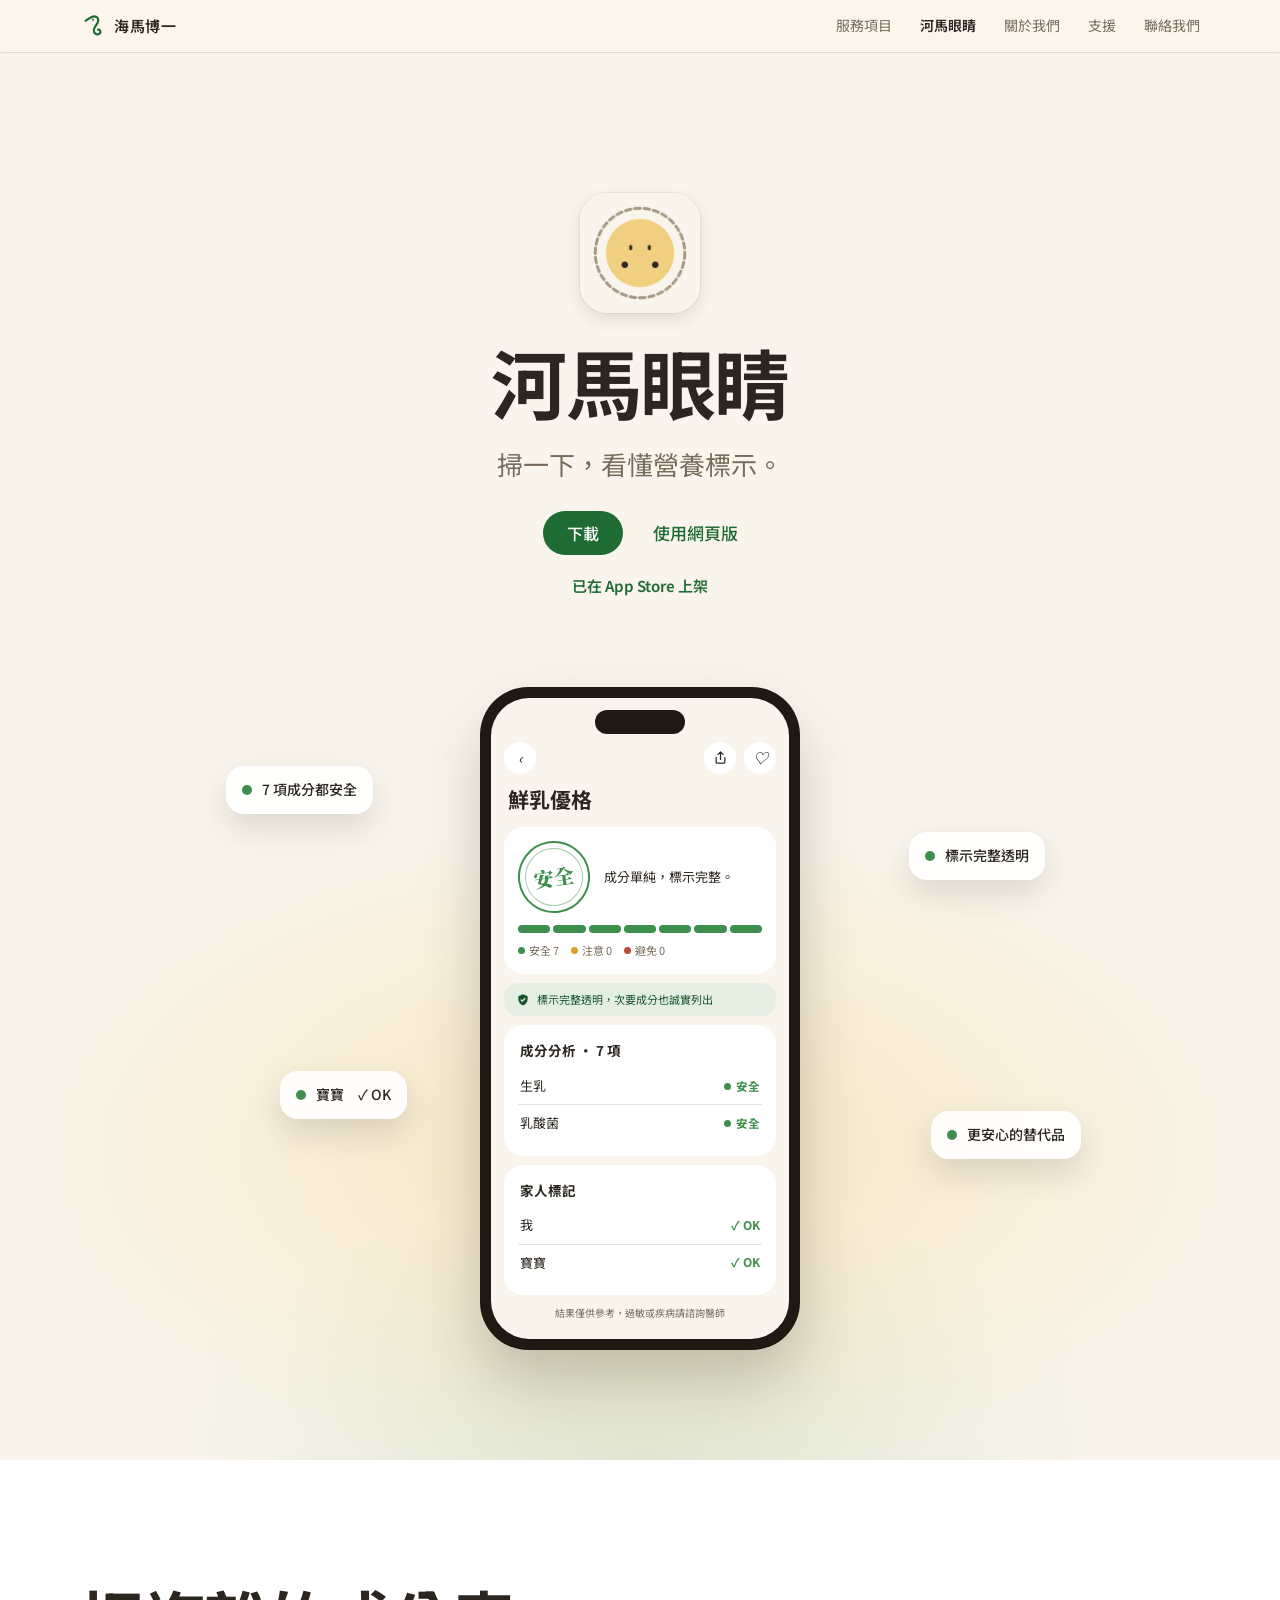
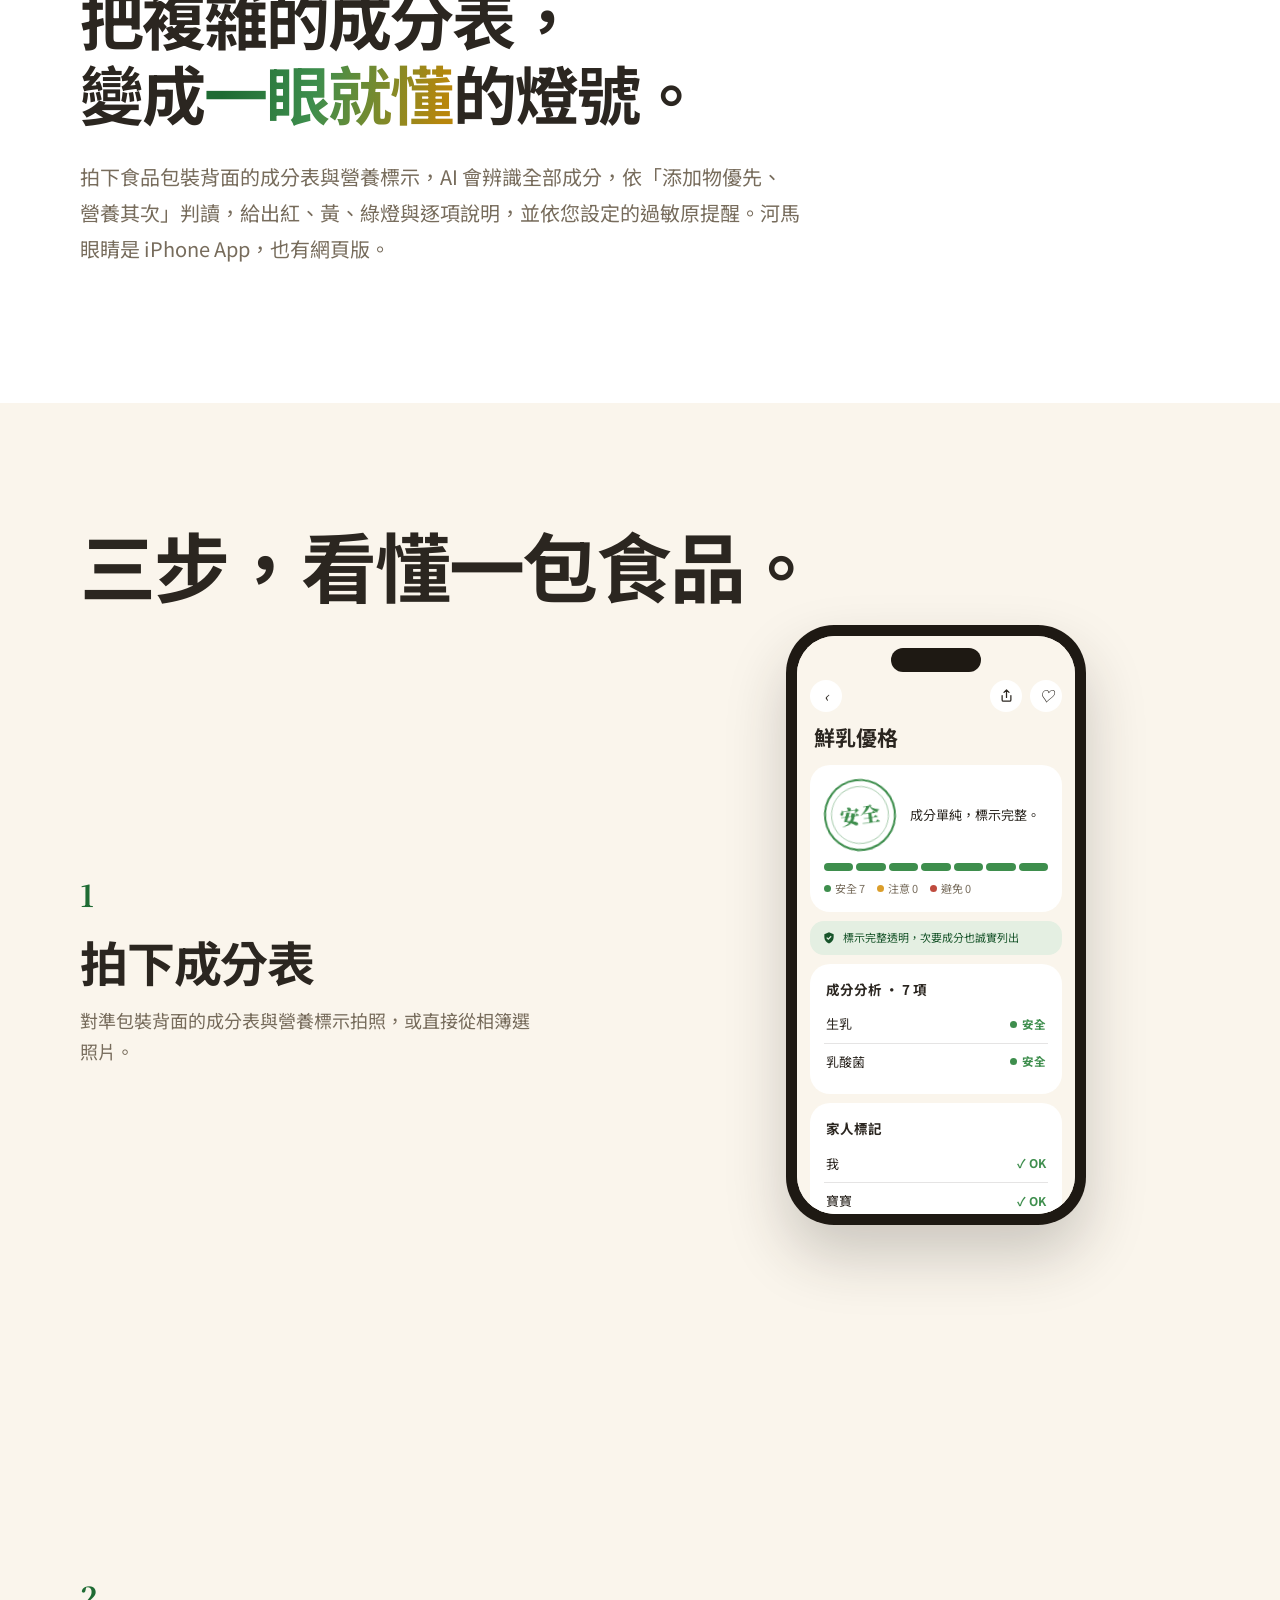
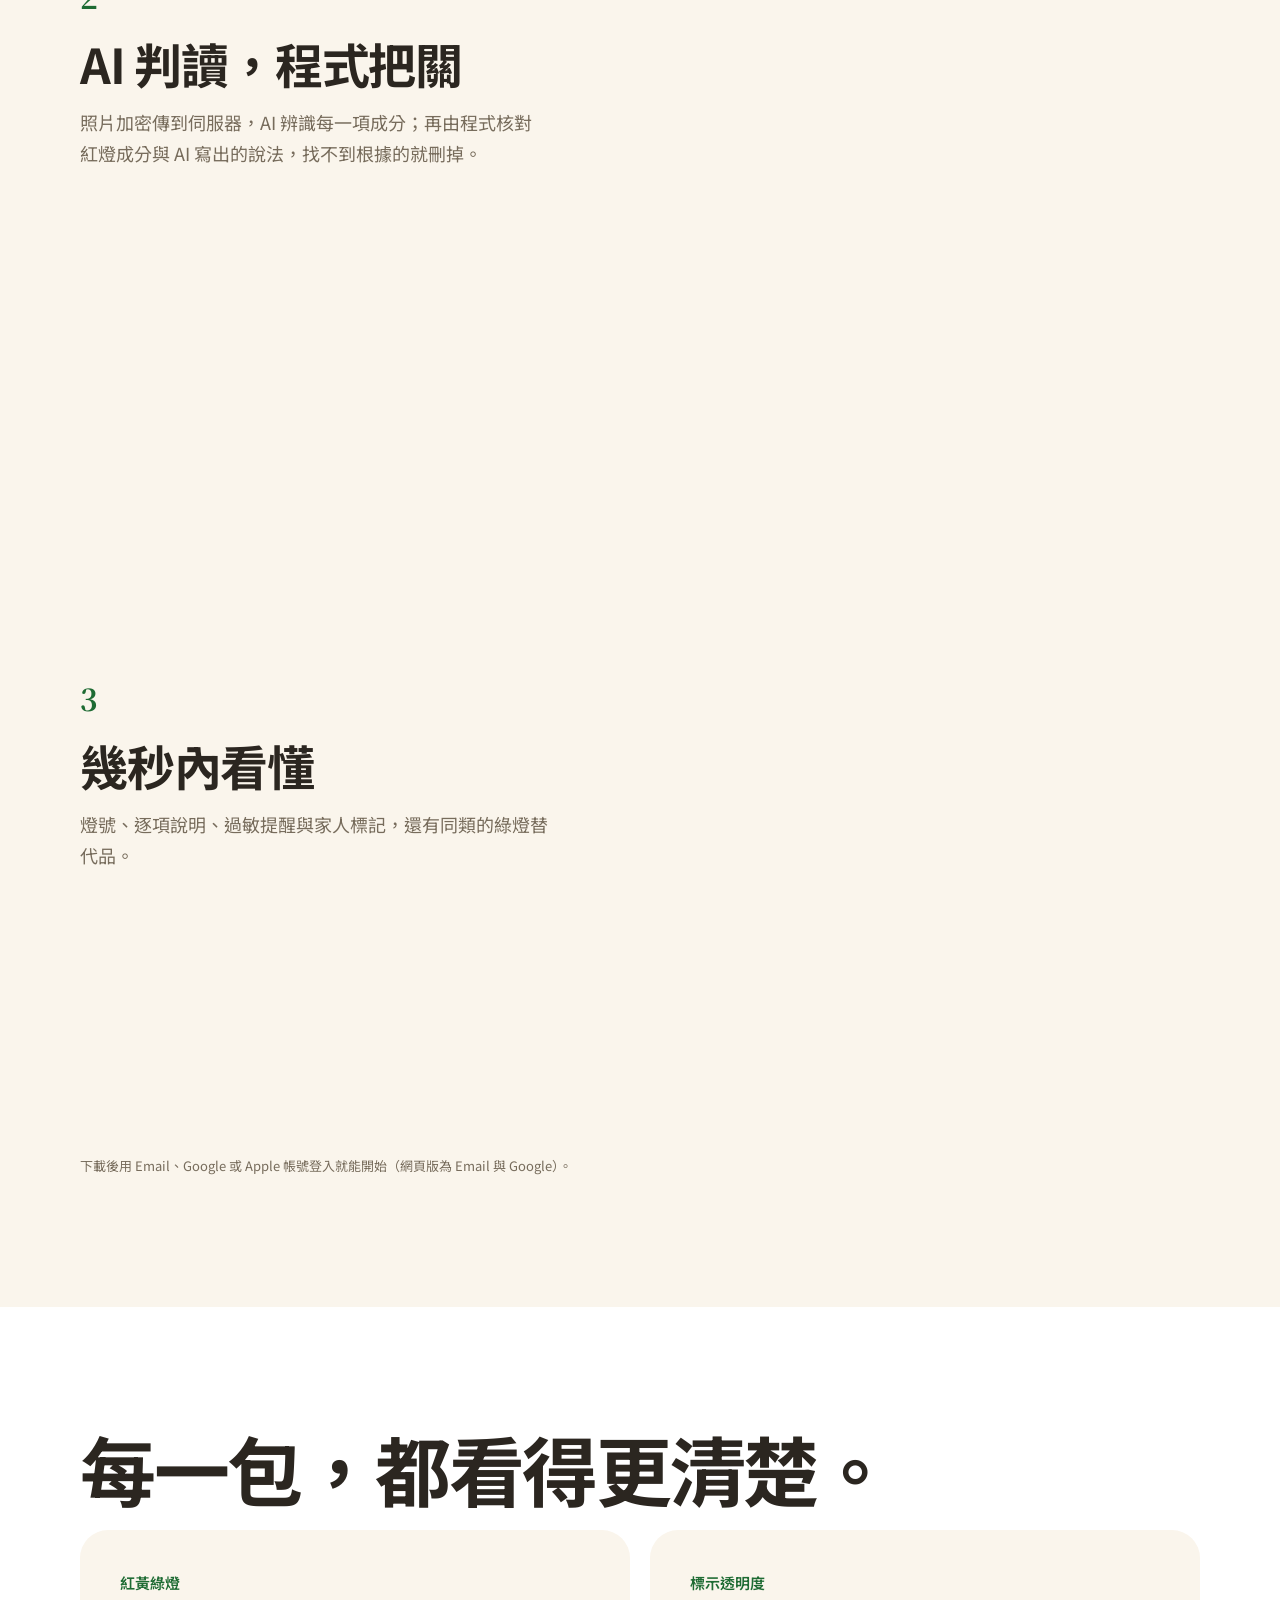
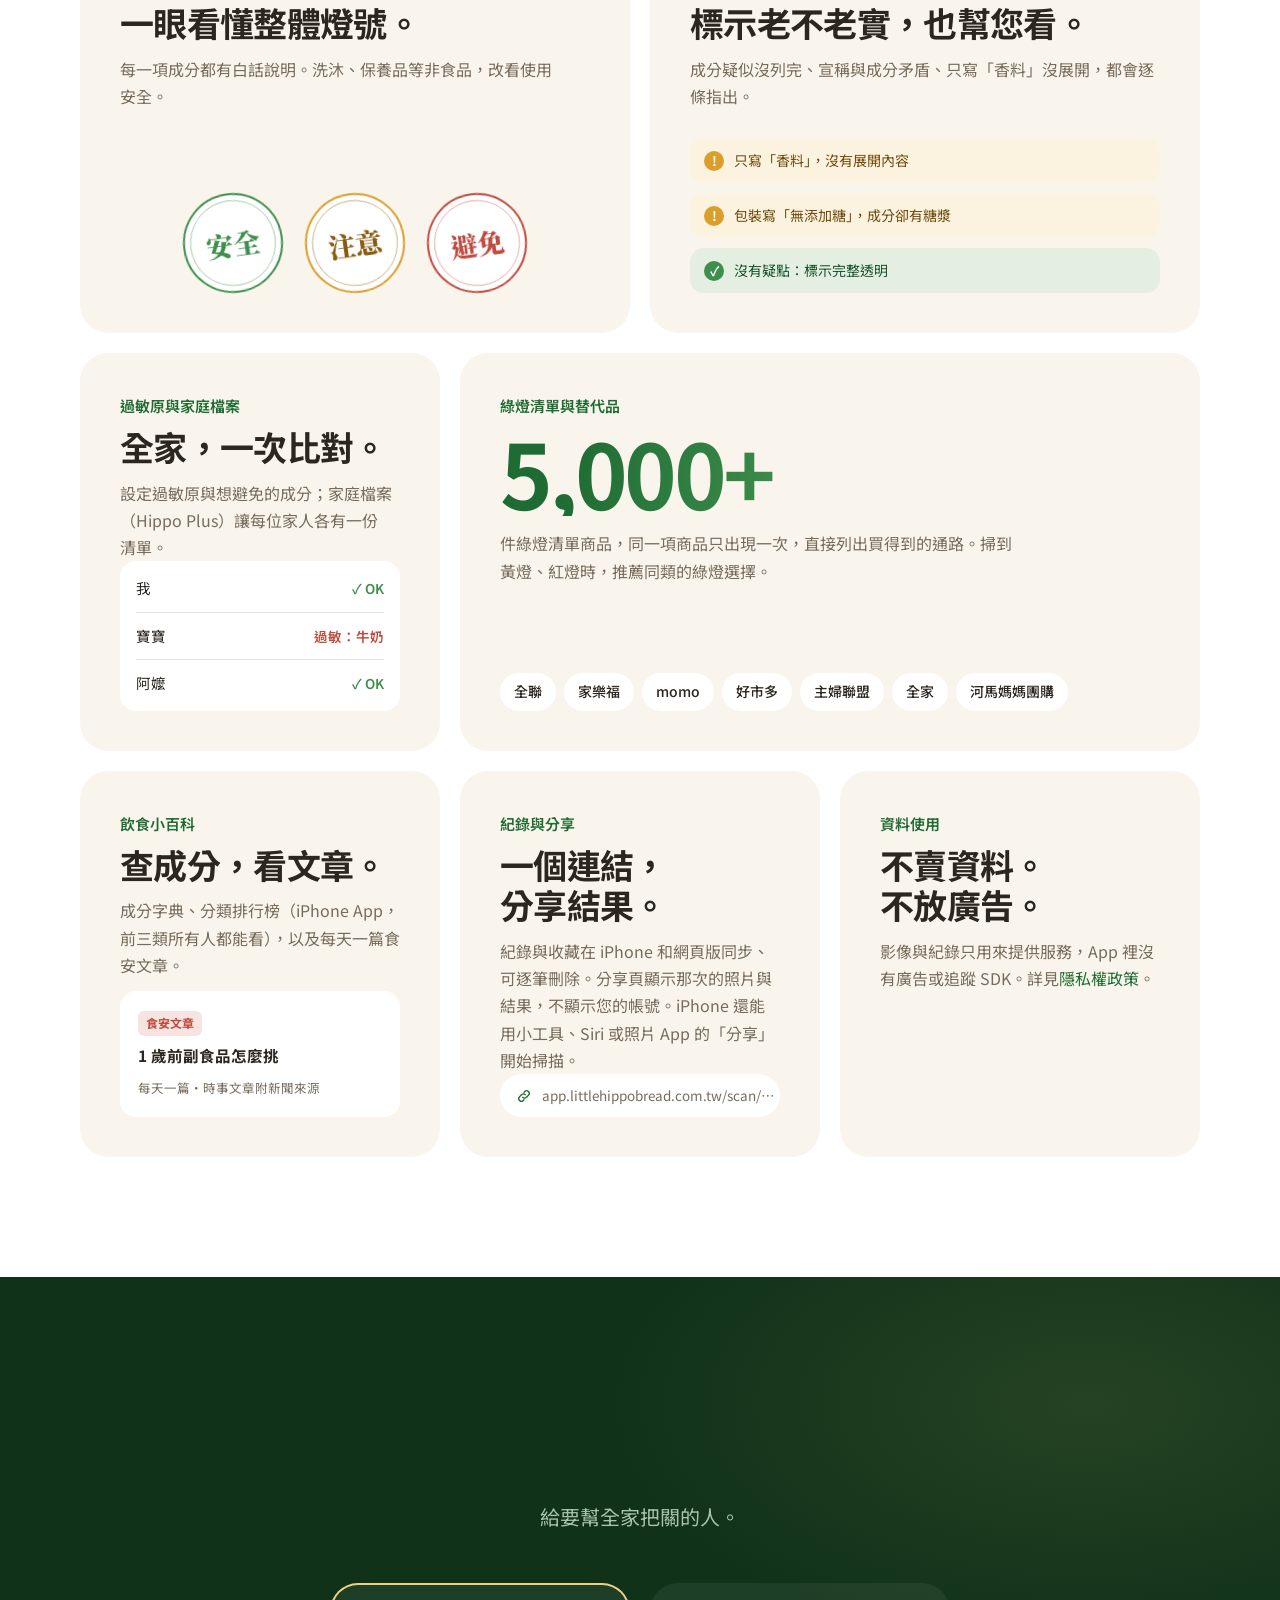
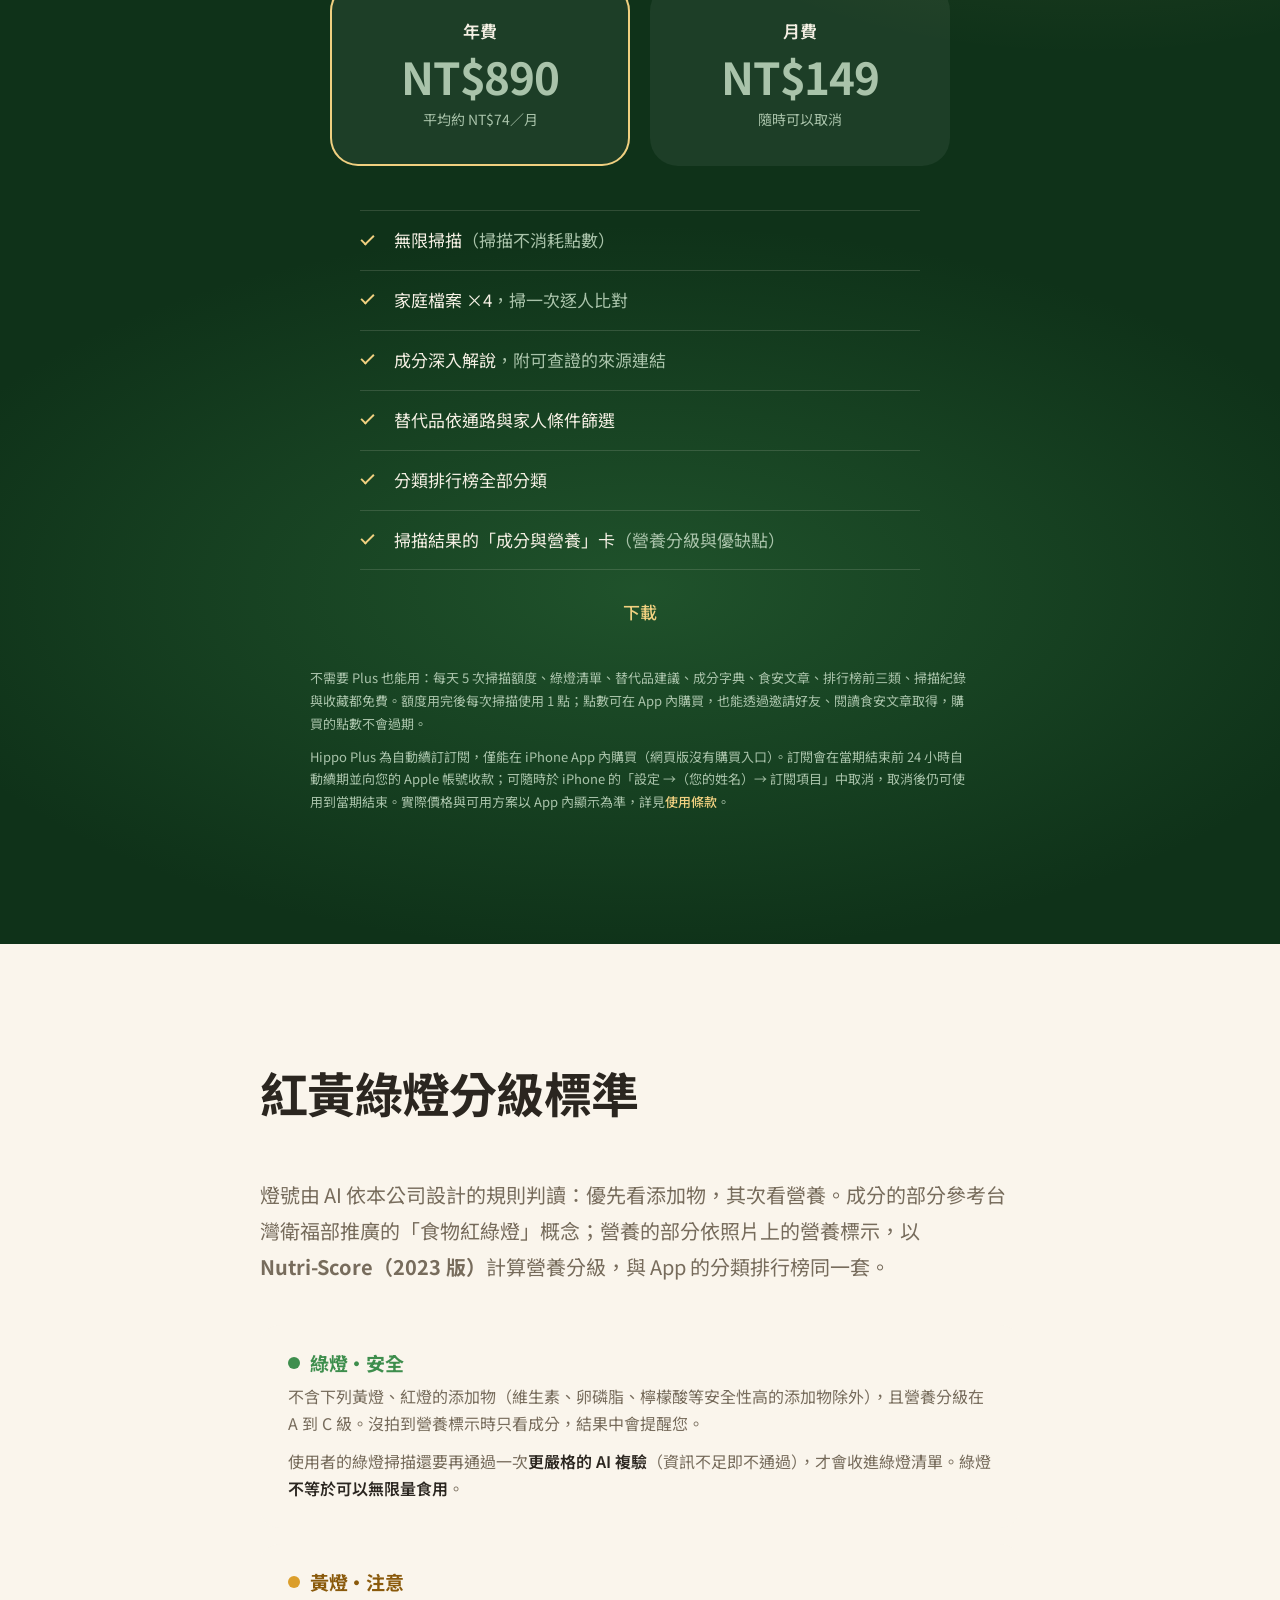
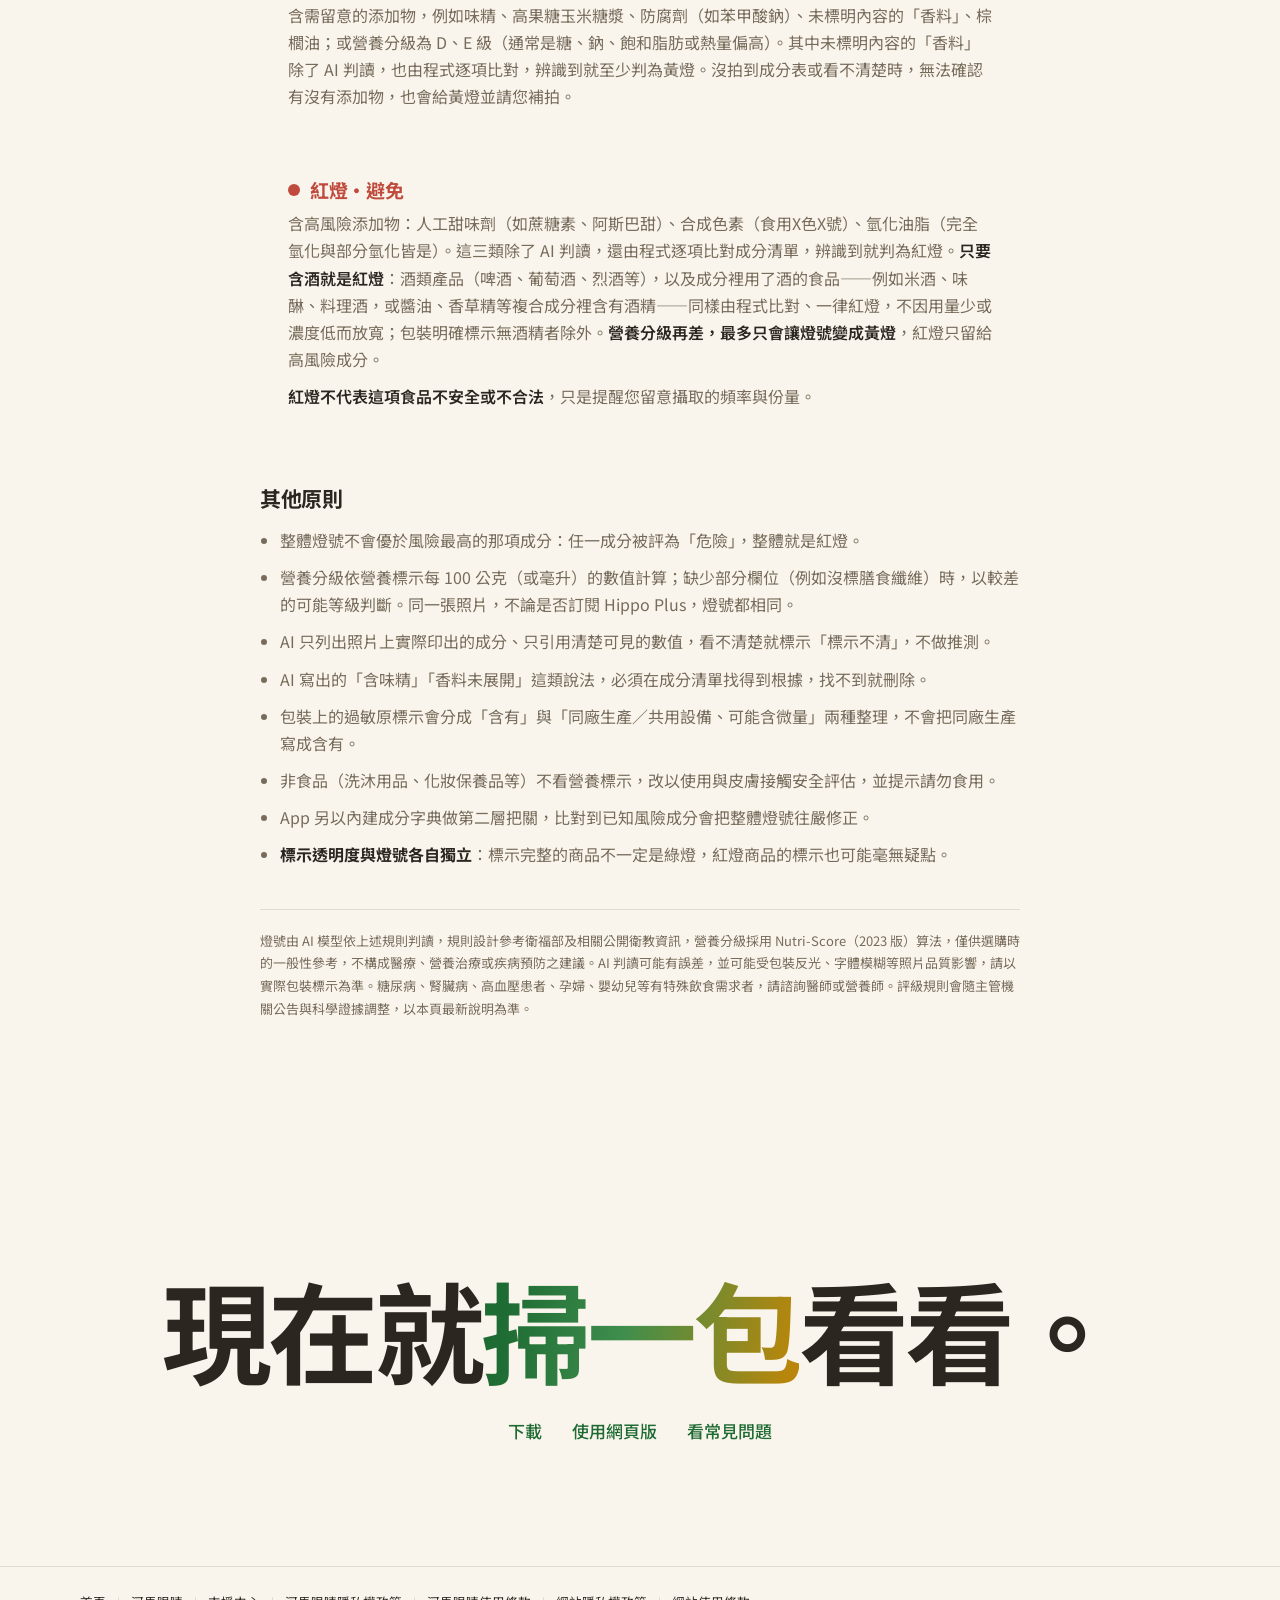
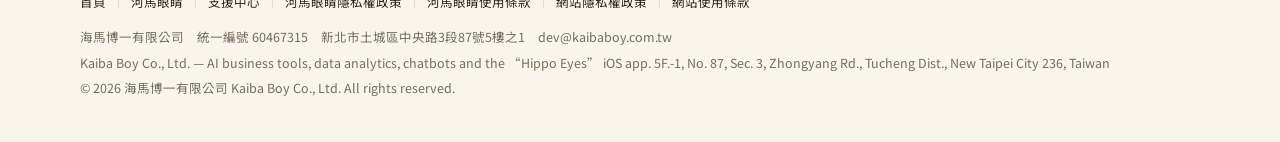
==== commit ff194bf9: "第二版：Apple 產品頁語彙（使用者嫌第一版太中規中矩） - 首頁：超大字 hero＋單線海馬自己畫出來；服務改便當格＋純 CSS 小插圖；河馬眼睛改全寬深綠段，   手機置中、印章浮在四周，下接大" ====
--- a/hippo-eyes/index.html
+++ b/hippo-eyes/index.html
@@ -307,11 +307,11 @@
         </div>
         <div class="light-row yellow">
           <h3>黃燈・注意</h3>
-          <p>含需留意的添加物，例如味精、高果糖玉米糖漿、防腐劑（如苯甲酸鈉）、未標明內容的「香料」、棕櫚油；或營養分級為 D、E 級（通常是糖、鈉、飽和脂肪或熱量偏高）。沒拍到成分表或看不清楚時，無法確認有沒有添加物，也會給黃燈並請您補拍。</p>
+          <p>含需留意的添加物，例如味精、高果糖玉米糖漿、防腐劑（如苯甲酸鈉）、未標明內容的「香料」、棕櫚油；或營養分級為 D、E 級（通常是糖、鈉、飽和脂肪或熱量偏高）。其中未標明內容的「香料」除了 AI 判讀，也由程式逐項比對，辨識到就至少判為黃燈。沒拍到成分表或看不清楚時，無法確認有沒有添加物，也會給黃燈並請您補拍。</p>
         </div>
         <div class="light-row red">
           <h3>紅燈・避免</h3>
-          <p>含高風險添加物：人工甜味劑（如蔗糖素、阿斯巴甜）、合成色素（食用X色X號）、氫化油脂（完全氫化與部分氫化皆是）。這三類除了 AI 判讀，還由程式逐項比對成分清單，辨識到就判為紅燈。含酒精的產品一律紅燈，不因濃度放寬。<strong>營養分級再差，最多只會讓燈號變成黃燈</strong>，紅燈只留給高風險成分。</p>
+          <p>含高風險添加物：人工甜味劑（如蔗糖素、阿斯巴甜）、合成色素（食用X色X號）、氫化油脂（完全氫化與部分氫化皆是）。這三類除了 AI 判讀，還由程式逐項比對成分清單，辨識到就判為紅燈。<strong>只要含酒就是紅燈</strong>：酒類產品（啤酒、葡萄酒、烈酒等），以及成分裡用了酒的食品——例如米酒、味醂、料理酒，或醬油、香草精等複合成分裡含有酒精——同樣由程式比對、一律紅燈，不因用量少或濃度低而放寬；包裝明確標示無酒精者除外。<strong>營養分級再差，最多只會讓燈號變成黃燈</strong>，紅燈只留給高風險成分。</p>
           <p><strong>紅燈不代表這項食品不安全或不合法</strong>，只是提醒您留意攝取的頻率與份量。</p>
         </div>
       </div>
@@ -321,6 +321,7 @@
         <li>營養分級依營養標示每 100 公克（或毫升）的數值計算；缺少部分欄位（例如沒標膳食纖維）時，以較差的可能等級判斷。同一張照片，不論是否訂閱 Hippo Plus，燈號都相同。</li>
         <li>AI 只列出照片上實際印出的成分、只引用清楚可見的數值，看不清楚就標示「標示不清」，不做推測。</li>
         <li>AI 寫出的「含味精」「香料未展開」這類說法，必須在成分清單找得到根據，找不到就刪除。</li>
+        <li>包裝上的過敏原標示會分成「含有」與「同廠生產／共用設備、可能含微量」兩種整理，不會把同廠生產寫成含有。</li>
         <li>非食品（洗沐用品、化妝保養品等）不看營養標示，改以使用與皮膚接觸安全評估，並提示請勿食用。</li>
         <li>App 另以內建成分字典做第二層把關，比對到已知風險成分會把整體燈號往嚴修正。</li>
         <li><strong>標示透明度與燈號各自獨立</strong>：標示完整的商品不一定是綠燈，紅燈商品的標示也可能毫無疑點。</li>
--- a/assets/css/style.css
+++ b/assets/css/style.css
@@ -849,6 +849,7 @@
   .group-list, .faq-list, .info-list { padding: 0 18px; }
   .light-row { padding: 22px 20px; }
   .float.f2, .float.f4 { display: none; }
+  .hero-stage .float { display: none; }
   .float.f1 { left: -6px; top: 4%; }
   .float.f3 { right: -6px; top: 30%; }
   .stage .phone { width: min(280px, 74vw); }
